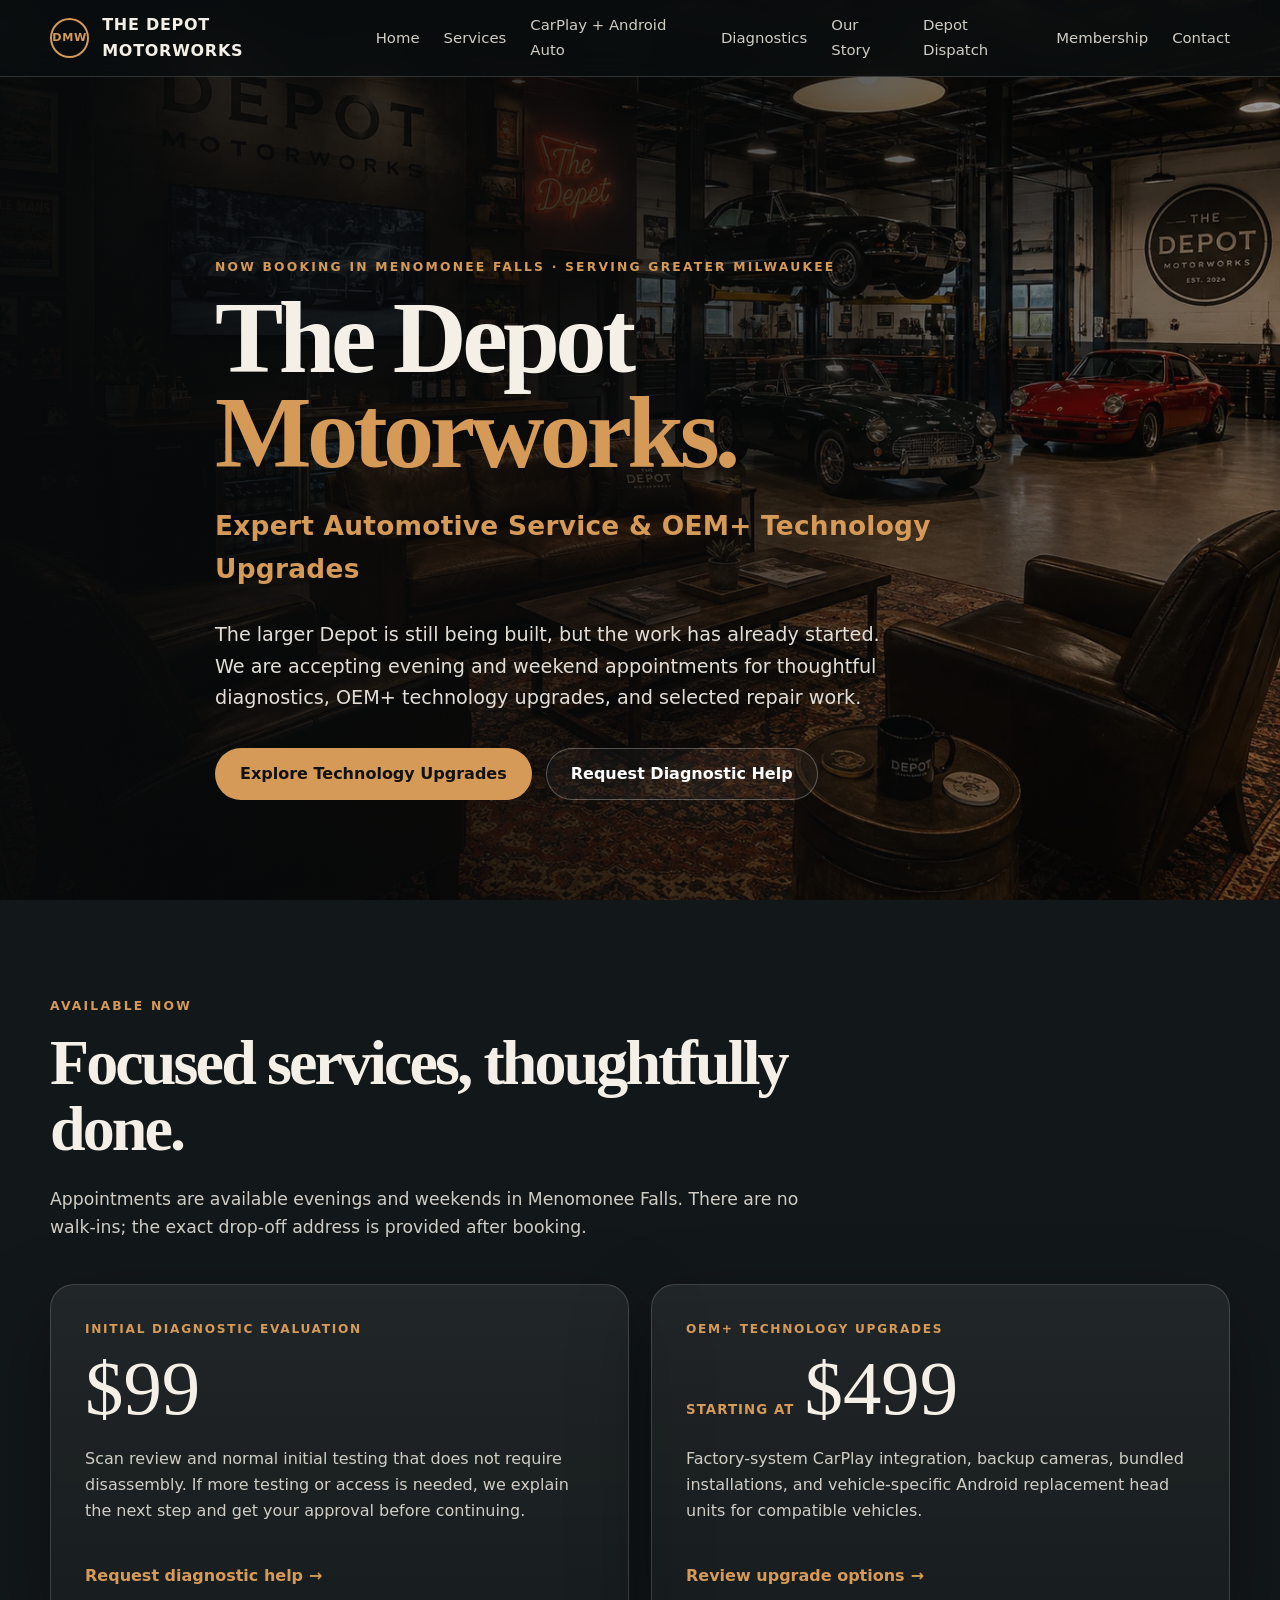
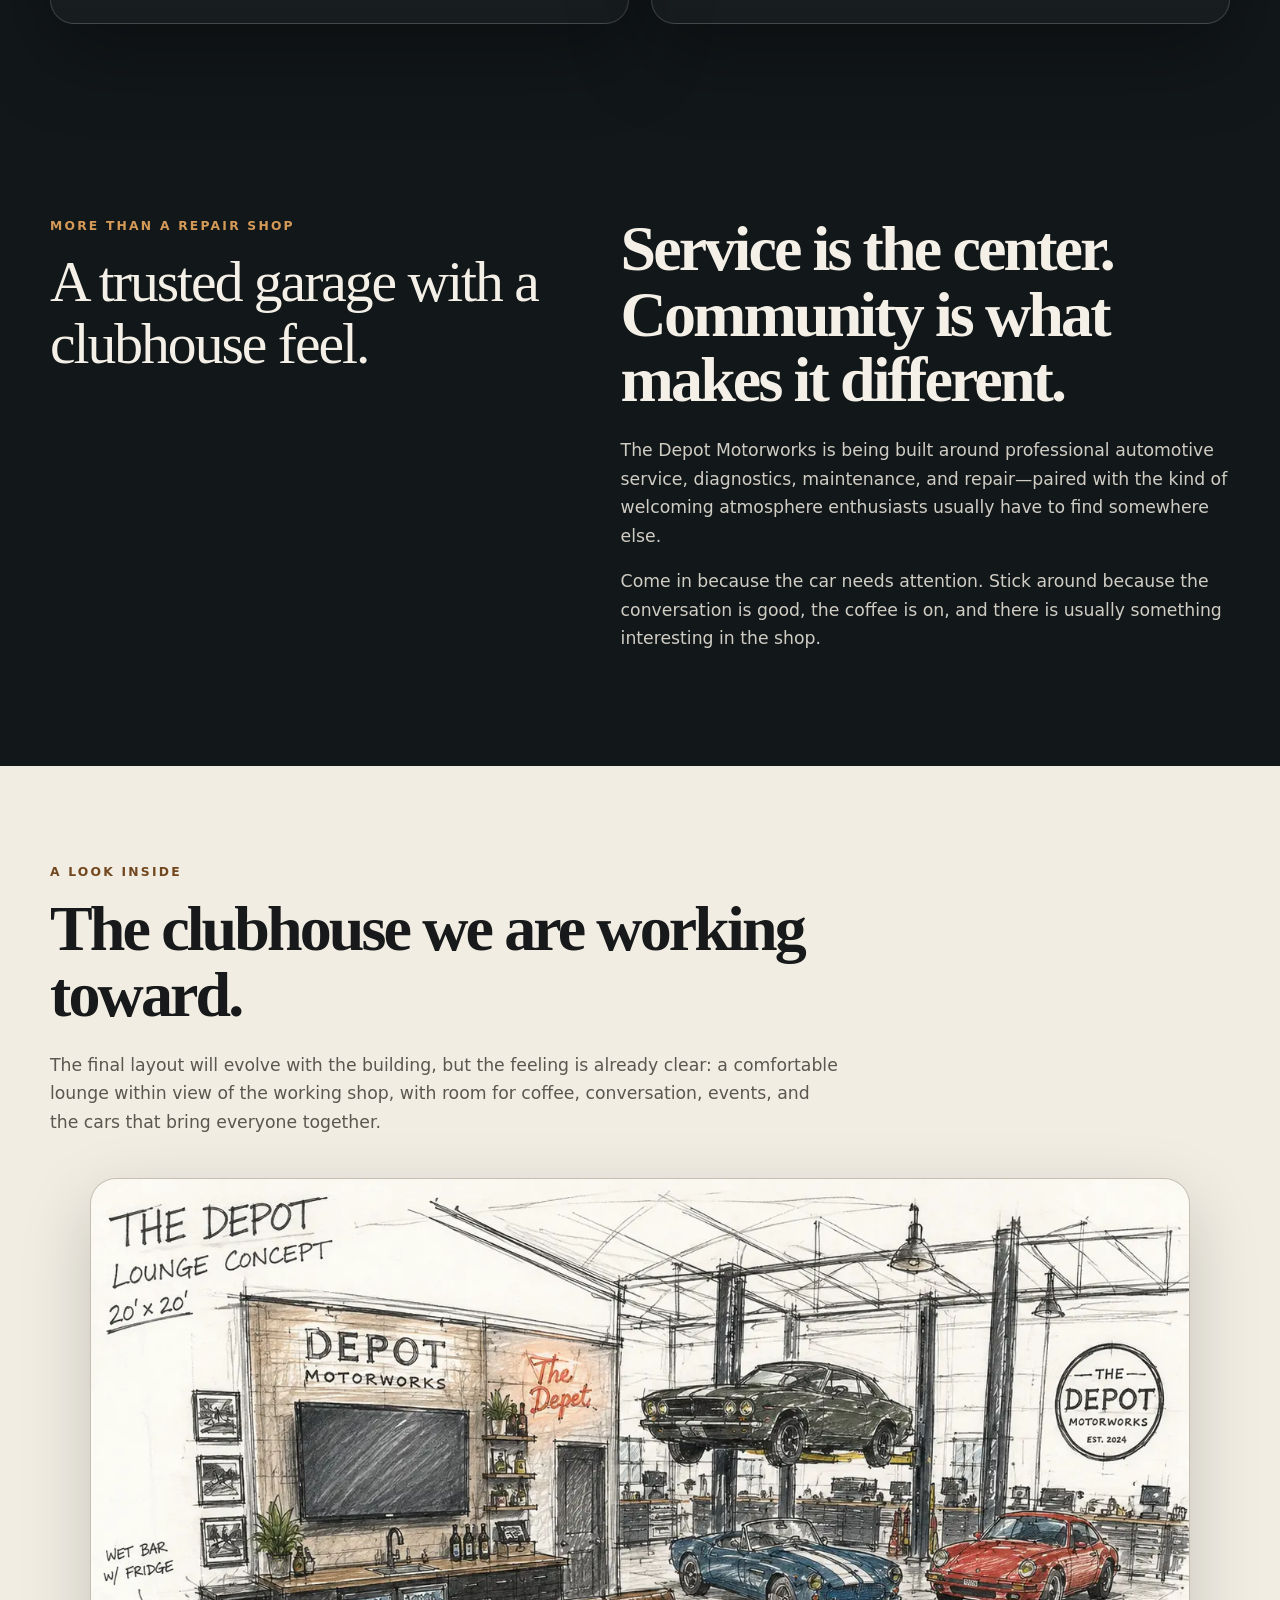
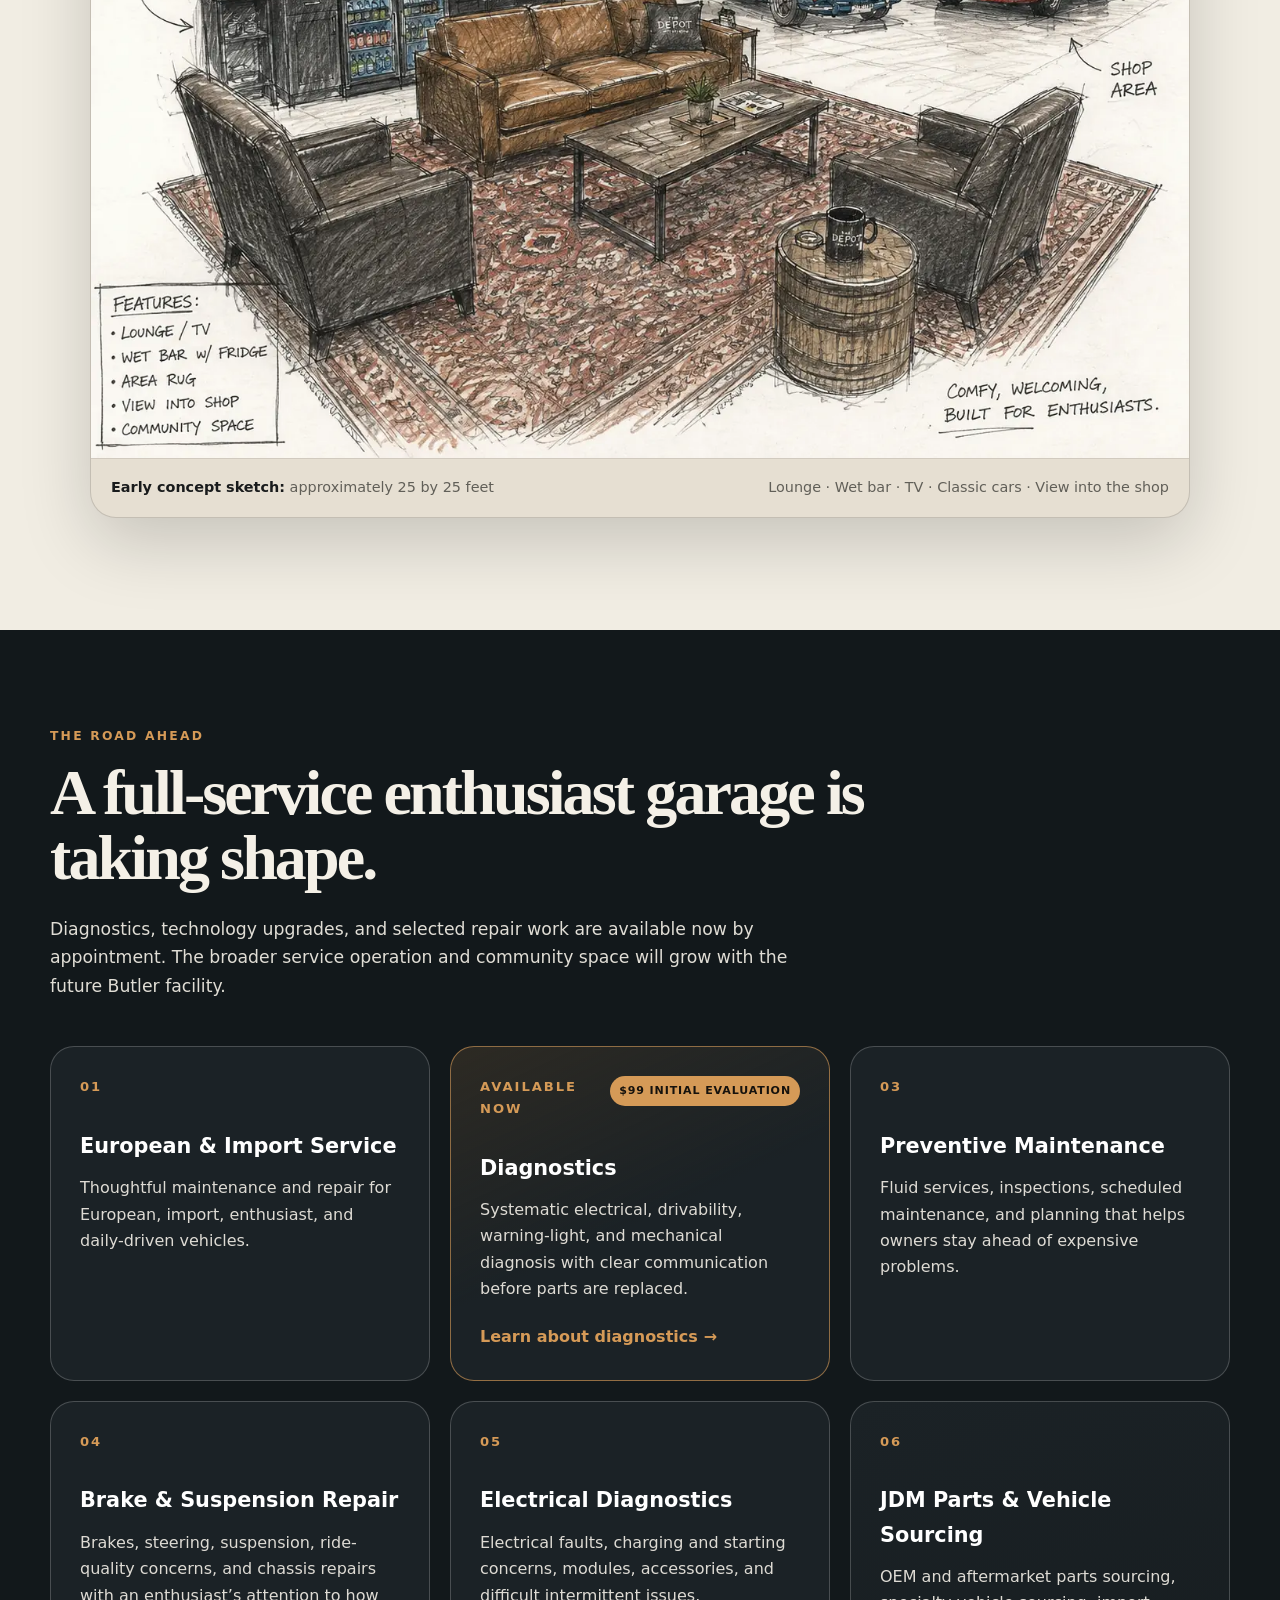
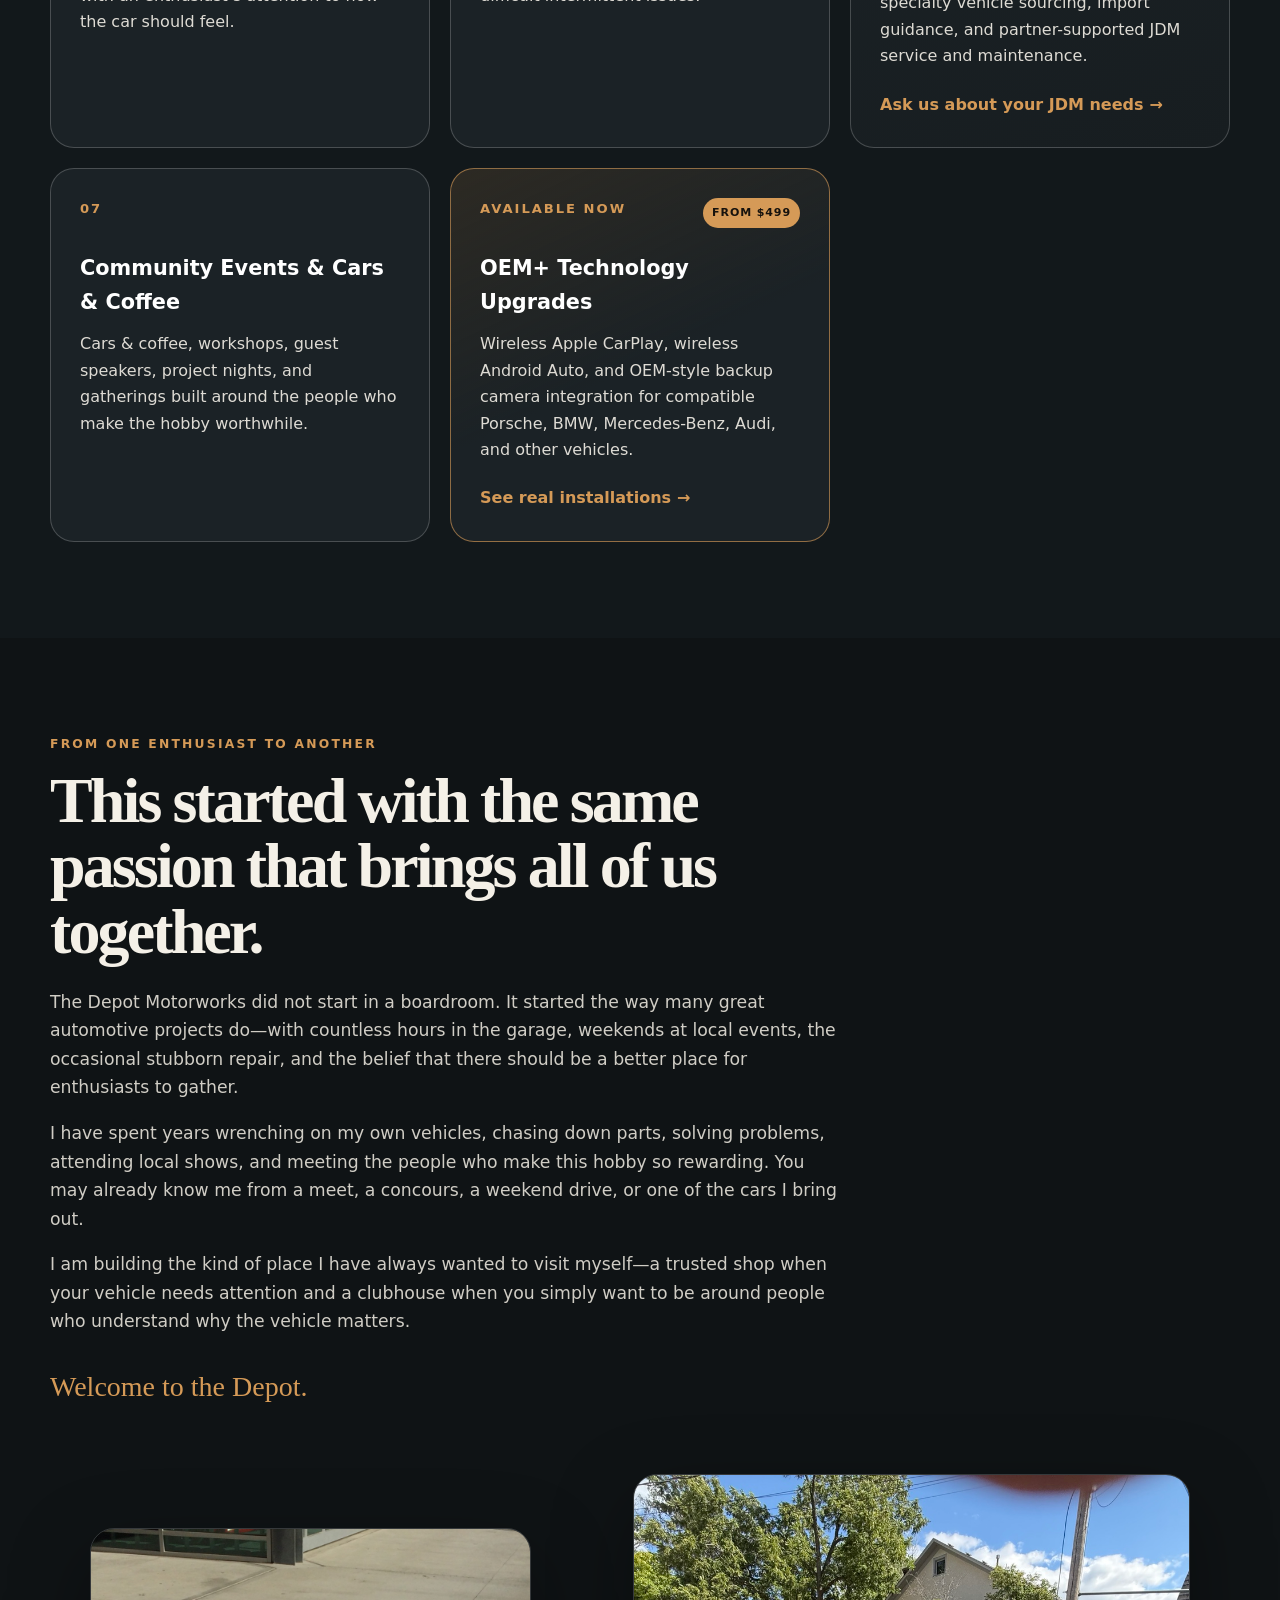
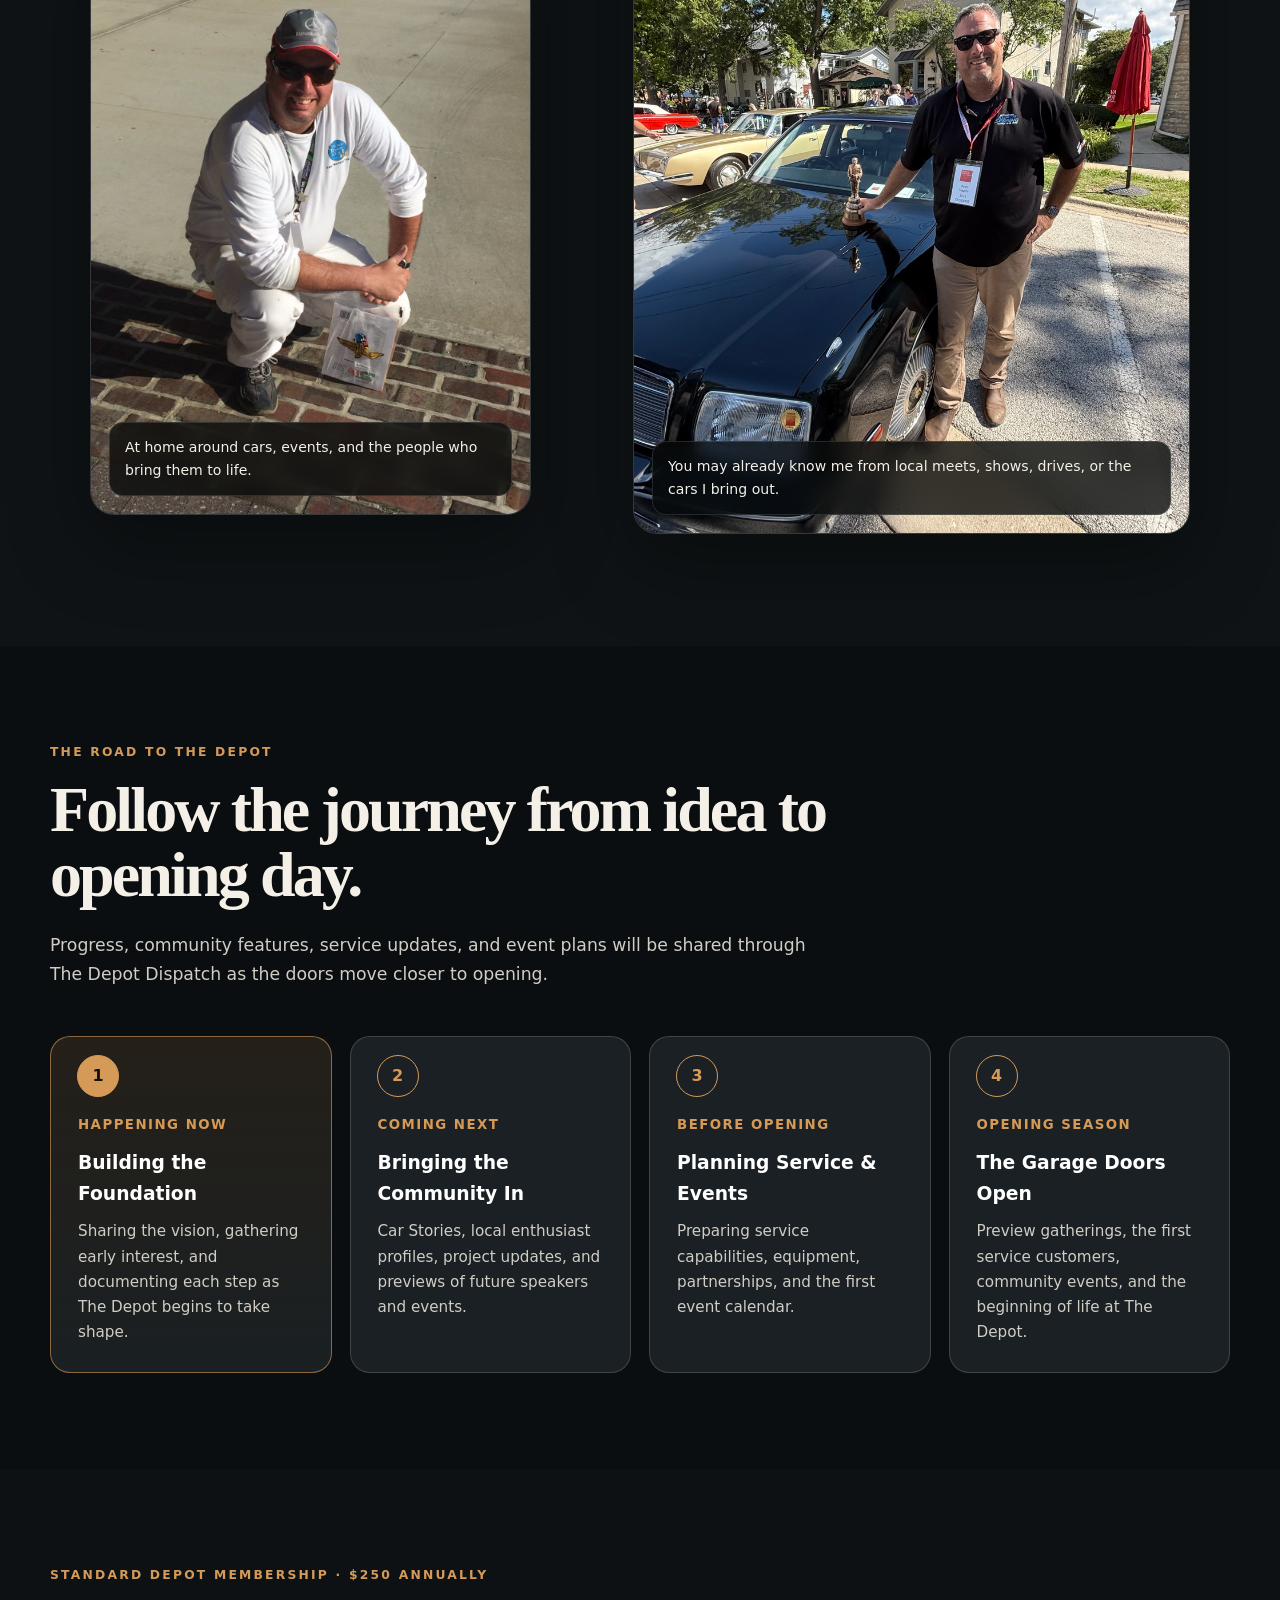
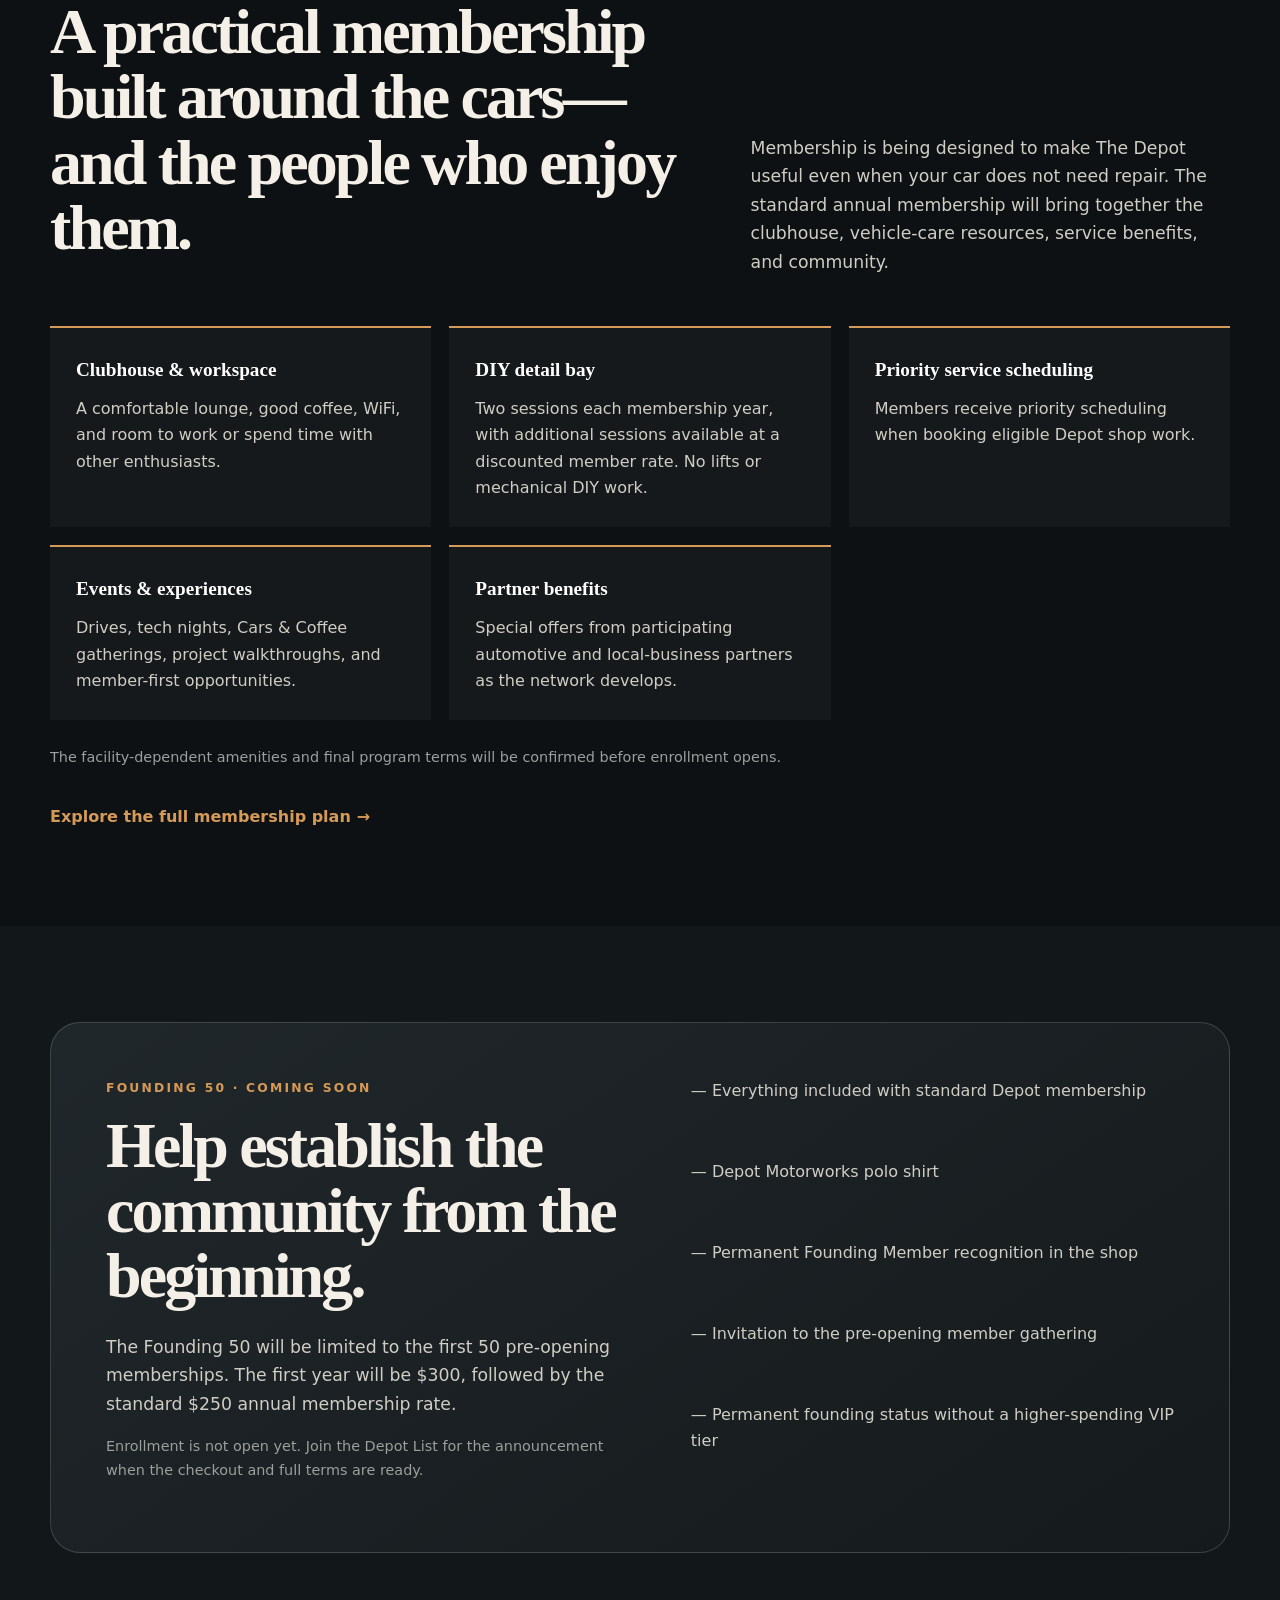
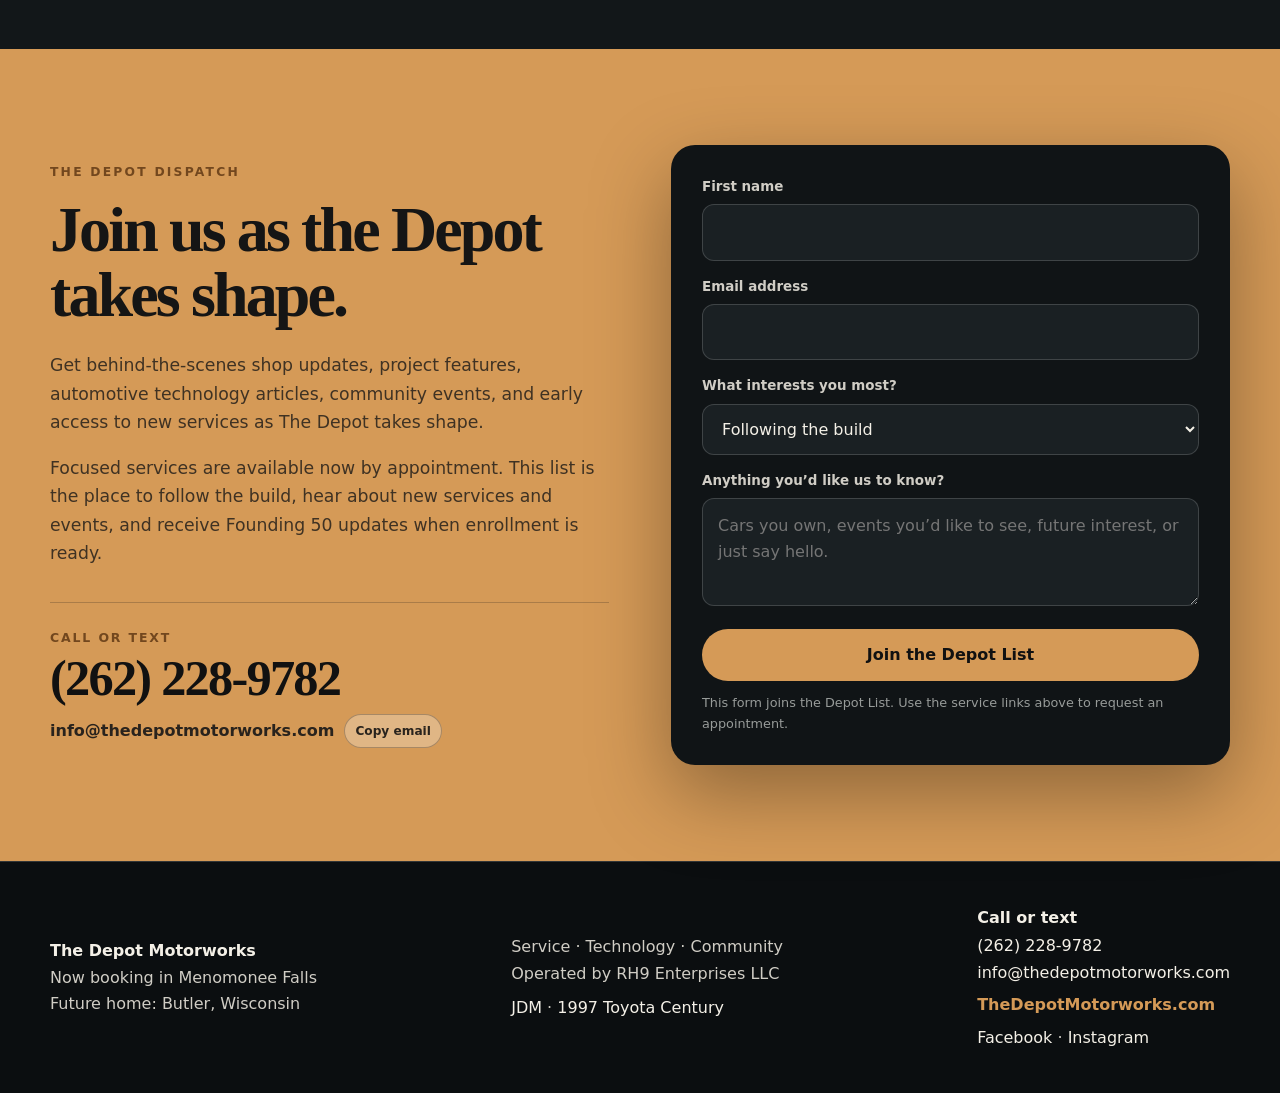
==== index.html @ 9caf32e2 "Fix 404s, spotlight assets, image weight, and share metadata. Unknown URLs now have a real 404 page " ====
<!doctype html>
<html lang="en">
<head>
  <meta charset="utf-8">
  <meta name="viewport" content="width=device-width, initial-scale=1">
  <meta name="description" content="Book $99 initial auto diagnostics or OEM-style CarPlay, Android Auto, and backup-camera installation in Menomonee Falls, serving Greater Milwaukee.">
  <title>CarPlay & Diagnostics Menomonee Falls | The Depot Motorworks</title>
  <link rel="canonical" href="https://thedepotmotorworks.com/">
  <link rel="stylesheet" href="css/styles.css">
  <meta property="og:type" content="website">
  <meta property="og:site_name" content="The Depot Motorworks">
  <meta property="og:title" content="CarPlay & Auto Diagnostics in Menomonee Falls">
  <meta property="og:description" content="Thoughtful diagnostics and OEM-style technology upgrades for Greater Milwaukee enthusiasts. Evening and weekend appointments are available now.">
  <meta property="og:url" content="https://thedepotmotorworks.com/">
  <meta property="og:image" content="https://thedepotmotorworks.com/images/depot-hero-concept.webp">
  <meta name="twitter:card" content="summary_large_image">
  <meta name="twitter:title" content="CarPlay & Auto Diagnostics in Menomonee Falls">
  <meta name="twitter:description" content="Thoughtful diagnostics and OEM-style technology upgrades for Greater Milwaukee enthusiasts.">
  <meta name="twitter:image" content="https://thedepotmotorworks.com/images/depot-hero-concept.webp">
  <script type="application/ld+json">
  {
    "@context": "https://schema.org",
    "@type": "AutomotiveBusiness",
    "@id": "https://thedepotmotorworks.com/#business",
    "name": "The Depot Motorworks",
    "legalName": "RH9 Enterprises LLC",
    "url": "https://thedepotmotorworks.com/",
    "telephone": "+1-262-228-9782",
    "email": "info@thedepotmotorworks.com",
    "image": "https://thedepotmotorworks.com/images/depot-hero-concept.webp",
    "description": "Enthusiast-owned automotive diagnostics and OEM-style CarPlay, Android Auto, and backup-camera installation by appointment.",
    "priceRange": "$$",
    "areaServed": [
      {"@type": "City", "name": "Menomonee Falls"},
      {"@type": "AdministrativeArea", "name": "Greater Milwaukee"}
    ],
    "sameAs": [
      "https://www.facebook.com/profile.php?id=61592603219279",
      "https://www.instagram.com/thedepotmotorworks/"
    ]
  }
  </script>
<!-- Meta Pixel Code -->
<script>
!function(f,b,e,v,n,t,s)
{if(f.fbq)return;n=f.fbq=function(){n.callMethod?
n.callMethod.apply(n,arguments):n.queue.push(arguments)};
if(!f._fbq)f._fbq=n;n.push=n;n.loaded=!0;n.version='2.0';
n.queue=[];t=b.createElement(e);t.async=!0;
t.src=v;s=b.getElementsByTagName(e)[0];
s.parentNode.insertBefore(t,s)}(window, document,'script',
'https://connect.facebook.net/en_US/fbevents.js');
fbq('init', '1576387917274548');
fbq('track', 'PageView');
</script>
<noscript><img height="1" width="1" style="display:none"
src="https://www.facebook.com/tr?id=1576387917274548&ev=PageView&noscript=1"
/></noscript>
<!-- End Meta Pixel Code -->
</head>
<body>

<header class="site-header">
  <div class="container header-inner">
    <a class="brand" href="/" aria-label="The Depot Motorworks home">
      <span class="brand-mark">DMW</span>
      <span>THE DEPOT MOTORWORKS</span>
    </a>
    <button class="menu-toggle" type="button" aria-expanded="false" aria-label="Open menu">☰</button>
    <nav class="nav-links" aria-label="Primary navigation">
      <a href="/">Home</a>
      <a href="/#services">Services</a>
      <a href="/carplay-upgrades">CarPlay + Android Auto</a>
      <a href="/diagnostics-troubleshooting">Diagnostics</a>
      <a href="/#story">Our Story</a>
      <a href="/depot-dispatch">Depot Dispatch</a>
      <a href="/membership">Membership</a>
      <a href="/#contact">Contact</a>
    </nav>
  </div>
</header>

<main>
  <section class="hero">
    <div class="container hero-inner">
      <div class="eyebrow">Now Booking in Menomonee Falls · Serving Greater Milwaukee</div>
      <h1 class="display">The Depot <span>Motorworks.</span></h1>
      <p class="hero-kicker">Expert Automotive Service &amp; OEM+ Technology Upgrades</p>
      <p class="hero-copy">The larger Depot is still being built, but the work has already started. We are accepting evening and weekend appointments for thoughtful diagnostics, OEM+ technology upgrades, and selected repair work.</p>
      <div class="hero-actions">
        <a class="button button-primary" href="/carplay-upgrades">Explore Technology Upgrades</a>
        <a class="button button-secondary" href="/diagnostics-troubleshooting">Request Diagnostic Help</a>
      </div>
    </div>
  </section>

  <section class="section launch-services" id="available-now">
    <div class="container">
      <div class="eyebrow">Available Now</div>
      <h2 class="section-title">Focused services, thoughtfully done.</h2>
      <p class="copy">Appointments are available evenings and weekends in Menomonee Falls. There are no walk-ins; the exact drop-off address is provided after booking.</p>
      <div class="launch-service-grid">
        <article class="launch-service-card">
          <div class="price-kicker">Initial Diagnostic Evaluation</div>
          <div class="service-price"><span>$99</span></div>
          <p>Scan review and normal initial testing that does not require disassembly. If more testing or access is needed, we explain the next step and get your approval before continuing.</p>
          <a class="text-link" href="/diagnostics-troubleshooting">Request diagnostic help</a>
        </article>
        <article class="launch-service-card">
          <div class="price-kicker">OEM+ Technology Upgrades</div>
          <div class="service-price"><small>Starting at</small><span>$499</span></div>
          <p>Factory-system CarPlay integration, backup cameras, bundled installations, and vehicle-specific Android replacement head units for compatible vehicles.</p>
          <a class="text-link" href="/carplay-upgrades">Review upgrade options</a>
        </article>
      </div>
    </div>
  </section>

  <section class="section statement" id="vision">
    <div class="container statement-grid">
      <div>
        <div class="eyebrow">More Than a Repair Shop</div>
        <p class="pullquote">A trusted garage with a clubhouse feel.</p>
      </div>
      <div>
        <h2 class="section-title">Service is the center. Community is what makes it different.</h2>
        <p class="copy">The Depot Motorworks is being built around professional automotive service, diagnostics, maintenance, and repair—paired with the kind of welcoming atmosphere enthusiasts usually have to find somewhere else.</p>
        <p class="copy">Come in because the car needs attention. Stick around because the conversation is good, the coffee is on, and there is usually something interesting in the shop.</p>
      </div>
    </div>
  </section>

  <section class="section concept">
    <div class="container">
      <div class="eyebrow">A Look Inside</div>
      <h2 class="section-title">The clubhouse we are working toward.</h2>
      <p class="copy">
        The final layout will evolve with the building, but the feeling is already clear:
        a comfortable lounge within view of the working shop, with room for coffee,
        conversation, events, and the cars that bring everyone together.
      </p>
      <figure class="concept-frame">
        <img src="images/clubhouse-concept-sketch.webp" alt="Hand-drawn concept sketch of The Depot lounge and workshop">
        <figcaption class="concept-caption">
          <span><strong>Early concept sketch:</strong> approximately 25 by 25 feet</span>
          <span>Lounge · Wet bar · TV · Classic cars · View into the shop</span>
        </figcaption>
      </figure>
    </div>
  </section>

  <section class="section services" id="services">
    <div class="container">
      <div class="eyebrow">The Road Ahead</div>
      <h2 class="section-title">A full-service enthusiast garage is taking shape.</h2>
      <p class="copy services-intro">Diagnostics, technology upgrades, and selected repair work are available now by appointment. The broader service operation and community space will grow with the future Butler facility.</p>
      <div class="cards">
        <article class="card"><div class="card-number">01</div><h3>European &amp; Import Service</h3><p>Thoughtful maintenance and repair for European, import, enthusiast, and daily-driven vehicles.</p></article>
        <article class="card available-card"><div class="card-topline"><div class="card-number">AVAILABLE NOW</div><span class="available-badge">$99 Initial Evaluation</span></div><h3>Diagnostics</h3><p>Systematic electrical, drivability, warning-light, and mechanical diagnosis with clear communication before parts are replaced.</p><a class="text-link" href="/diagnostics-troubleshooting">Learn about diagnostics</a></article>
        <article class="card"><div class="card-number">03</div><h3>Preventive Maintenance</h3><p>Fluid services, inspections, scheduled maintenance, and planning that helps owners stay ahead of expensive problems.</p></article>
        <article class="card"><div class="card-number">04</div><h3>Brake &amp; Suspension Repair</h3><p>Brakes, steering, suspension, ride-quality concerns, and chassis repairs with an enthusiast’s attention to how the car should feel.</p></article>
        <article class="card"><div class="card-number">05</div><h3>Electrical Diagnostics</h3><p>Electrical faults, charging and starting concerns, modules, accessories, and difficult intermittent issues.</p></article>
        <article class="card specialty-card"><div class="card-number">06</div><h3>JDM Parts &amp; Vehicle Sourcing</h3><p>OEM and aftermarket parts sourcing, specialty vehicle sourcing, import guidance, and partner-supported JDM service and maintenance.</p><a class="text-link" href="#dispatch">Ask us about your JDM needs</a></article>
        <article class="card"><div class="card-number">07</div><h3>Community Events &amp; Cars &amp; Coffee</h3><p>Cars &amp; coffee, workshops, guest speakers, project nights, and gatherings built around the people who make the hobby worthwhile.</p></article>
        <article class="card available-card"><div class="card-topline"><div class="card-number">AVAILABLE NOW</div><span class="available-badge">From $499</span></div><h3>OEM+ Technology Upgrades</h3><p>Wireless Apple CarPlay, wireless Android Auto, and OEM-style backup camera integration for compatible Porsche, BMW, Mercedes-Benz, Audi, and other vehicles.</p><a class="text-link" href="/carplay-upgrades">See real installations</a></article>
      </div>
    </div>
  </section>

  <section class="section story" id="story">
    <div class="container">
      <div class="story-copy">
        <div class="eyebrow">From One Enthusiast to Another</div>
        <h2 class="section-title">This started with the same passion that brings all of us together.</h2>
        <p class="copy">
          The Depot Motorworks did not start in a boardroom. It started the way many great
          automotive projects do—with countless hours in the garage, weekends at local
          events, the occasional stubborn repair, and the belief that there should be a
          better place for enthusiasts to gather.
        </p>
        <p class="copy">
          I have spent years wrenching on my own vehicles, chasing down parts, solving
          problems, attending local shows, and meeting the people who make this hobby so
          rewarding. You may already know me from a meet, a concours, a weekend drive, or
          one of the cars I bring out.
        </p>
        <p class="copy">
          I am building the kind of place I have always wanted to visit myself—a trusted
          shop when your vehicle needs attention and a clubhouse when you simply want to
          be around people who understand why the vehicle matters.
        </p>
        <div class="closing-line">Welcome to the Depot.</div>
      </div>

      <div class="photo-grid">
        <figure class="photo">
          <img src="images/ryan-at-meet.jpg" alt="Ryan enjoying a local automotive gathering">
          <figcaption class="caption">At home around cars, events, and the people who bring them to life.</figcaption>
        </figure>
        <figure class="photo">
          <img src="images/ryan-with-collector-car.jpg" alt="Ryan beside a collector car at a Wisconsin automotive event">
          <figcaption class="caption">You may already know me from local meets, shows, drives, or the cars I bring out.</figcaption>
        </figure>
      </div>
    </div>
  </section>

  <section class="section" id="roadmap">
    <div class="container">
      <div class="eyebrow">The Road to the Depot</div>
      <h2 class="section-title">Follow the journey from idea to opening day.</h2>
      <p class="copy">
        Progress, community features, service updates, and event plans will be shared
        through The Depot Dispatch as the doors move closer to opening.
      </p>
      <div class="roadmap">
        <article class="step current">
          <span class="step-number">1</span>
          <small>HAPPENING NOW</small>
          <h3>Building the Foundation</h3>
          <p>Sharing the vision, gathering early interest, and documenting each step as The Depot begins to take shape.</p>
        </article>
        <article class="step">
          <span class="step-number">2</span>
          <small>COMING NEXT</small>
          <h3>Bringing the Community In</h3>
          <p>Car Stories, local enthusiast profiles, project updates, and previews of future speakers and events.</p>
        </article>
        <article class="step">
          <span class="step-number">3</span>
          <small>BEFORE OPENING</small>
          <h3>Planning Service & Events</h3>
          <p>Preparing service capabilities, equipment, partnerships, and the first event calendar.</p>
        </article>
        <article class="step">
          <span class="step-number">4</span>
          <small>OPENING SEASON</small>
          <h3>The Garage Doors Open</h3>
          <p>Preview gatherings, the first service customers, community events, and the beginning of life at The Depot.</p>
        </article>
      </div>
    </div>
  </section>

  <section class="section standard-membership" id="membership">
    <div class="container">
      <div class="standard-membership-heading">
        <div>
          <div class="eyebrow">Standard Depot Membership · $250 Annually</div>
          <h2 class="section-title">A practical membership built around the cars—and the people who enjoy them.</h2>
        </div>
        <p class="copy">
          Membership is being designed to make The Depot useful even when your car does not need repair. The standard
          annual membership will bring together the clubhouse, vehicle-care resources, service benefits, and community.
        </p>
      </div>
      <div class="standard-membership-grid">
        <article>
          <strong>Clubhouse &amp; workspace</strong>
          <span>A comfortable lounge, good coffee, WiFi, and room to work or spend time with other enthusiasts.</span>
        </article>
        <article>
          <strong>DIY detail bay</strong>
          <span>Two sessions each membership year, with additional sessions available at a discounted member rate. No lifts or mechanical DIY work.</span>
        </article>
        <article>
          <strong>Priority service scheduling</strong>
          <span>Members receive priority scheduling when booking eligible Depot shop work.</span>
        </article>
        <article>
          <strong>Events &amp; experiences</strong>
          <span>Drives, tech nights, Cars &amp; Coffee gatherings, project walkthroughs, and member-first opportunities.</span>
        </article>
        <article>
          <strong>Partner benefits</strong>
          <span>Special offers from participating automotive and local-business partners as the network develops.</span>
        </article>
      </div>
      <p class="standard-membership-note">The facility-dependent amenities and final program terms will be confirmed before enrollment opens.</p>
      <a class="text-link" href="/membership">Explore the full membership plan</a>
    </div>
  </section>

  <section class="section supporters">
    <div class="container supporter-box">
      <div>
        <div class="eyebrow">Founding 50 · Coming Soon</div>
        <h2 class="section-title">Help establish the community from the beginning.</h2>
        <p class="copy">
          The Founding 50 will be limited to the first 50 pre-opening memberships. The first year will be $300,
          followed by the standard $250 annual membership rate.
        </p>
        <p class="supporter-note">
          Enrollment is not open yet. Join the Depot List for the announcement when the checkout and full terms are ready.
        </p>
      </div>
      <ul>
        <li>— Everything included with standard Depot membership</li>
        <li>— Depot Motorworks polo shirt</li>
        <li>— Permanent Founding Member recognition in the shop</li>
        <li>— Invitation to the pre-opening member gathering</li>
        <li>— Permanent founding status without a higher-spending VIP tier</li>
      </ul>
    </div>
  </section>


  <section class="section signup" id="dispatch"><span id="contact" class="anchor-offset"></span>
    <div class="container signup-grid">
      <div>
        <div class="eyebrow">The Depot Dispatch</div>
        <h2 class="section-title">Join us as the Depot takes shape.</h2>
        <p class="copy">
          Get behind-the-scenes shop updates, project features, automotive technology articles,
          community events, and early access to new services as The Depot takes shape.
        </p>
        <p class="copy">
          Focused services are available now by appointment. This list is the place to follow the build,
          hear about new services and events, and receive Founding 50 updates when enrollment is ready.
        </p>
        <div class="contact-block">
          <div class="contact-label">Call or text</div>
          <a class="contact-phone" href="tel:+12622289782">(262) 228-9782</a>
          <div class="email-actions"><a class="contact-email" href="mailto:info@thedepotmotorworks.com">info@thedepotmotorworks.com</a><button class="copy-email" type="button" data-copy-email="info@thedepotmotorworks.com">Copy email</button></div>
        </div>
      </div>
      <form class="form" action="https://formspree.io/f/xwlepbaa" method="post">
        <input type="hidden" name="_subject" value="New Depot Dispatch signup">
        <input type="hidden" name="source" value="The Depot Motorworks website">
        <div class="form-grid">
          <div>
            <label for="name">First name</label>
            <input id="name" name="name" type="text" autocomplete="given-name">
          </div>
          <div>
            <label for="email">Email address</label>
            <input id="email" name="email" type="email" autocomplete="email" required>
          </div>
          <div>
            <label for="interest">What interests you most?</label>
            <select id="interest" name="interest">
              <option>Following the build</option>
              <option>Current automotive service</option>
              <option>Wireless CarPlay / Android Auto</option>
              <option>JDM parts or vehicle sourcing</option>
              <option>Car Stories</option>
              <option>Events and workshops</option>
              <option>Founding 50 updates</option>
            </select>
          </div>
          <div>
            <label for="message">Anything you’d like us to know?</label>
            <textarea id="message" name="message" placeholder="Cars you own, events you’d like to see, future interest, or just say hello."></textarea>
          </div>
          <button class="button button-primary" type="submit">Join the Depot List</button>
        </div>
        <p class="form-note">This form joins the Depot List. Use the service links above to request an appointment.</p>
      </form>
    </div>
  </section>

</main>

<footer>
  <div class="container footer-inner">
    <div><strong>The Depot Motorworks</strong><br>Now booking in Menomonee Falls<br>Future home: Butler, Wisconsin</div>
    <div>Service · Technology · Community<br>Operated by RH9 Enterprises LLC<br><span class="footer-pages"><a href="/jdm">JDM</a><span aria-hidden="true"> · </span><a href="/spotlight/century/">1997 Toyota Century</a></span></div>
    <div class="footer-contact"><strong>Call or text</strong><br><a href="tel:+12622289782">(262) 228-9782</a><br><a href="mailto:info@thedepotmotorworks.com">info@thedepotmotorworks.com</a><br><span class="domain">TheDepotMotorworks.com</span><br><span class="footer-social"><a href="https://www.facebook.com/profile.php?id=61592603219279" target="_blank" rel="noopener noreferrer" aria-label="The Depot Motorworks on Facebook">Facebook</a><span aria-hidden="true"> · </span><a href="https://www.instagram.com/thedepotmotorworks/" target="_blank" rel="noopener noreferrer" aria-label="The Depot Motorworks on Instagram">Instagram</a></span></div>
  </div>
</footer>
<script src="js/main.js"></script>

<script type="text/javascript" id="hs-script-loader" async defer src="//js-na2.hs-scripts.com/247131305.js"></script>
</body>
</html>
---- css/styles.css ----
:root {
  --ink: #0b0e10;
  --charcoal: #121719;
  --panel: #1a2023;
  --panel-2: #20272a;
  --paper: #f4f0e7;
  --white: #ffffff;
  --muted: #d0cdc5;
  --line: rgba(255, 255, 255, 0.16);
  --copper: #d59a57;
  --copper-dark: #72471e;
  --max: 1180px;
  --radius: 24px;
  --shadow: 0 28px 80px rgba(0, 0, 0, 0.34);
}

* { box-sizing: border-box; }
html { scroll-behavior: smooth; }
body {
  margin: 0;
  color: var(--paper);
  background: var(--ink);
  font-family: Inter, ui-sans-serif, system-ui, -apple-system, BlinkMacSystemFont, "Segoe UI", sans-serif;
  line-height: 1.65;
}
a { color: inherit; text-decoration: none; }
img { display: block; width: 100%; }
button, input, select, textarea { font: inherit; }

.container {
  width: min(calc(100% - 40px), var(--max));
  margin: 0 auto;
}
.section { padding: 96px 0; }
.eyebrow {
  margin: 0 0 14px;
  color: var(--copper);
  font-size: .77rem;
  font-weight: 800;
  letter-spacing: .18em;
  text-transform: uppercase;
}
.display, .section-title {
  margin: 0;
  font-family: Georgia, "Times New Roman", serif;
  letter-spacing: -.045em;
}
.section-title {
  max-width: 820px;
  margin-bottom: 24px;
  font-size: clamp(2.4rem, 5vw, 4.6rem);
  line-height: 1.02;
}
.copy {
  max-width: 790px;
  color: var(--muted);
  font-size: 1.08rem;
}
.button {
  display: inline-flex;
  min-height: 52px;
  align-items: center;
  justify-content: center;
  padding: 0 24px;
  border: 1px solid transparent;
  border-radius: 999px;
  font-weight: 800;
  transition: .2s ease;
}
.button:hover { transform: translateY(-2px); }
.button-primary { color: #111; background: var(--copper); }
.button-secondary {
  border-color: rgba(255,255,255,.28);
  color: var(--white);
  background: rgba(255,255,255,.035);
}
.text-link {
  display: inline-flex;
  margin-top: 22px;
  color: var(--copper);
  font-weight: 800;
}
.text-link::after { content: " →"; margin-left: 6px; }

.site-header {
  position: fixed;
  z-index: 50;
  inset: 0 0 auto;
  border-bottom: 1px solid var(--line);
  background: rgba(11,14,16,.8);
  backdrop-filter: blur(15px);
}
.header-inner {
  min-height: 76px;
  display: flex;
  align-items: center;
  justify-content: space-between;
  gap: 24px;
}
.brand {
  display: flex;
  align-items: center;
  gap: 13px;
  font-weight: 850;
  letter-spacing: .045em;
}
.brand-mark {
  width: 40px;
  height: 40px;
  display: grid;
  place-items: center;
  border: 2px solid var(--copper);
  border-radius: 50%;
  color: var(--copper);
  font-size: .7rem;
}
.nav-links {
  display: flex;
  align-items: center;
  gap: 24px;
  color: var(--muted);
  font-size: .93rem;
}
.menu-toggle {
  display: none;
  border: 0;
  background: transparent;
  color: var(--paper);
  font-size: 1.5rem;
}

.hero {
  position: relative;
  min-height: 100vh;
  display: grid;
  align-items: end;
  overflow: hidden;
  background:
    linear-gradient(90deg, rgba(7,9,10,.96) 0%, rgba(7,9,10,.78) 45%, rgba(7,9,10,.4) 100%),
    url("../images/depot-hero-concept.webp") center/cover no-repeat;
}
.hero-inner {
  position: relative;
  z-index: 2;
  max-width: 850px;
  padding-top: 150px;
  padding-bottom: 100px;
}
.hero h1 {
  font-size: clamp(3.8rem, 8vw, 7.7rem);
  line-height: .92;
}
.hero h1 span { display: block; color: var(--copper); }
.hero-copy {
  max-width: 700px;
  margin: 28px 0 34px;
  color: #e2ded6;
  font-size: 1.2rem;
}
.hero-actions { display: flex; flex-wrap: wrap; gap: 14px; }

.launch-services { background: var(--charcoal); }
.launch-service-grid, .pricing-grid {
  display: grid;
  grid-template-columns: repeat(2, minmax(0, 1fr));
  gap: 22px;
  margin-top: 42px;
}
.launch-service-card, .pricing-card {
  padding: 34px;
  border: 1px solid var(--line);
  border-radius: var(--radius);
  background: linear-gradient(180deg, rgba(255,255,255,.065), rgba(255,255,255,.025));
  box-shadow: var(--shadow);
}
.launch-service-card p, .pricing-card p, .pricing-note, .appointment-note { color: var(--muted); }
.price-kicker {
  color: var(--copper);
  font-size: .76rem;
  font-weight: 800;
  letter-spacing: .14em;
  text-transform: uppercase;
}
.service-price, .pricing-amount { display: flex; align-items: baseline; gap: 10px; margin: 12px 0 18px; }
.service-price span, .pricing-amount span {
  font-family: Georgia, "Times New Roman", serif;
  font-size: clamp(3rem, 6vw, 5rem);
  line-height: 1;
  color: var(--paper);
}
.service-price small, .pricing-amount small { color: var(--copper); font-weight: 800; text-transform: uppercase; letter-spacing: .08em; }

.pricing-section { background: #0b0e10; }
.pricing-card h3 { margin: 0; font-family: Georgia, "Times New Roman", serif; font-size: 1.55rem; }
.pricing-card.featured-price { border-color: rgba(213,154,87,.62); background: linear-gradient(145deg,rgba(213,154,87,.16),rgba(255,255,255,.025)); }
.pricing-note { max-width: 940px; margin: 28px 0 0; }
.diagnostic-price-line { display:flex; align-items:center; gap:18px; margin:0 0 30px; }
.diagnostic-price-line > span { color:var(--copper); font-family:Georgia,"Times New Roman",serif; font-size:3.5rem; line-height:1; }
.diagnostic-price-line strong, .diagnostic-price-line small { display:block; }
.diagnostic-price-line small { margin-top:4px; color:var(--muted); }
.diagnostic-offer { background:#0b0e10; }
.appointment-note { margin-top:28px; padding-left:18px; border-left:3px solid var(--copper); }

.statement { background: var(--charcoal); }
.statement-grid {
  display: grid;
  grid-template-columns: .9fr 1.1fr;
  gap: 72px;
  align-items: start;
}
.pullquote {
  margin: 0;
  font-family: Georgia, "Times New Roman", serif;
  font-size: clamp(2.2rem, 4.5vw, 4rem);
  letter-spacing: -.035em;
  line-height: 1.08;
}

.concept {
  color: #17191a;
  background: #f1ede3;
}
.concept .eyebrow { color: var(--copper-dark); }
.concept .copy { color: #59574f; }
.concept-frame {
  margin-top: 42px;
  overflow: hidden;
  border: 1px solid rgba(20,20,20,.16);
  border-radius: 26px;
  background: #e6dfd2;
  box-shadow: 0 24px 70px rgba(0,0,0,.18);
}
.concept-caption {
  display: flex;
  flex-wrap: wrap;
  justify-content: space-between;
  gap: 14px;
  padding: 17px 20px;
  color: #615f58;
  border-top: 1px solid rgba(20,20,20,.1);
  font-size: .9rem;
}
.concept-caption strong { color: #191b1c; }

.services { background: #12181b; }
.services-intro { color: #e0ddd5; }
.cards {
  display: grid;
  grid-template-columns: repeat(3, 1fr);
  gap: 20px;
  margin-top: 46px;
}
.card {
  min-height: 265px;
  padding: 29px;
  border: 1px solid rgba(255,255,255,.2);
  border-radius: var(--radius);
  background: #1b2226;
  transition: .2s ease;
}
.card:hover {
  transform: translateY(-5px);
  border-color: rgba(213,154,87,.58);
}
.card-number {
  margin-bottom: 31px;
  color: var(--copper);
  font-size: .82rem;
  font-weight: 850;
  letter-spacing: .15em;
}
.card h3 { margin: 0 0 12px; color: #fff; font-size: 1.3rem; }
.card p { margin: 0; color: #dedbd4; }

.story { background: #0f1315; }
.story-copy { max-width: 880px; margin-bottom: 48px; }
.closing-line {
  margin-top: 28px;
  color: var(--copper);
  font-family: Georgia, "Times New Roman", serif;
  font-size: 1.75rem;
}
.photo-grid {
  display: grid;
  grid-template-columns: .9fr 1.1fr;
  gap: 22px;
}
.photo {
  position: relative;
  overflow: hidden;
  min-height: 560px;
  border: 1px solid var(--line);
  border-radius: var(--radius);
  box-shadow: var(--shadow);
}
.photo:first-child {
  min-height: 470px;
  margin-top: 70px;
  margin-bottom: 35px;
}
.photo img { height: 100%; object-fit: cover; }
.photo:first-child img { object-position: 50% 44%; }
.photo:last-child img { object-position: 54% 50%; }
.caption {
  position: absolute;
  right: 18px;
  bottom: 18px;
  left: 18px;
  padding: 13px 15px;
  border: 1px solid rgba(255,255,255,.12);
  border-radius: 14px;
  background: rgba(7,9,10,.78);
  backdrop-filter: blur(10px);
  color: #f4f0e8;
  font-size: .88rem;
}

.roadmap {
  display: grid;
  grid-template-columns: repeat(4, 1fr);
  gap: 18px;
  margin-top: 48px;
}
.step {
  position: relative;
  min-height: 235px;
  padding: 74px 27px 27px;
  border: 1px solid var(--line);
  border-radius: 20px;
  background: var(--panel);
}
.step-number {
  position: absolute;
  top: 18px;
  left: 26px;
  width: 42px;
  height: 42px;
  display: grid;
  place-items: center;
  border: 1px solid var(--copper);
  border-radius: 50%;
  color: var(--copper);
  font-weight: 850;
}
.step.current {
  border-color: rgba(213,154,87,.6);
  background: linear-gradient(180deg, rgba(213,154,87,.13), var(--panel));
}
.step.current .step-number { color: #111; background: var(--copper); }
.step small {
  color: var(--copper);
  font-weight: 800;
  letter-spacing: .11em;
}
.step h3 { margin: 10px 0; color: #fff; }
.step p { margin: 0; color: var(--muted); font-size: .95rem; }

.supporters { background: var(--charcoal); }
.supporter-box {
  display: grid;
  grid-template-columns: 1fr .9fr;
  gap: 48px;
  padding: 55px;
  border: 1px solid var(--line);
  border-radius: 30px;
  background: linear-gradient(145deg, var(--panel-2), #151a1c);
}
.supporter-box ul {
  display: grid;
  gap: 12px;
  margin: 0;
  padding: 0;
  list-style: none;
  color: var(--muted);
}
.supporter-note { color: #9b9f9d; font-size: .9rem; }

.standard-membership { background: #0d1113; }
.standard-membership-heading {
  display: grid;
  grid-template-columns: 1.15fr .85fr;
  gap: 52px;
  align-items: end;
}
.standard-membership-heading .copy { margin-bottom: 8px; }
.standard-membership-grid {
  display: grid;
  grid-template-columns: repeat(3, minmax(0, 1fr));
  gap: 18px;
  margin-top: 42px;
}
.standard-membership-grid article {
  padding: 26px;
  border-top: 2px solid var(--copper);
  background: rgba(255,255,255,.035);
}
.standard-membership-grid strong {
  display: block;
  margin-bottom: 10px;
  color: #fff;
  font-family: Georgia, "Times New Roman", serif;
  font-size: 1.2rem;
}
.standard-membership-grid span { color: var(--muted); }
.standard-membership-note { margin: 26px 0 12px; color: #9b9f9d; font-size: .9rem; }
.standard-membership .text-link { color: var(--copper); font-weight: 800; }

.signup { color: #151515; background: var(--copper); }
.signup-grid {
  display: grid;
  grid-template-columns: 1fr 1fr;
  gap: 62px;
  align-items: center;
}
.signup .eyebrow { color: var(--copper-dark); }
.signup .copy { color: rgba(20,20,20,.78); }
.form {
  padding: 31px;
  border-radius: var(--radius);
  background: #101416;
  color: var(--paper);
  box-shadow: var(--shadow);
}
.form-grid { display: grid; gap: 15px; }
label {
  display: block;
  margin-bottom: 6px;
  color: var(--muted);
  font-size: .84rem;
  font-weight: 750;
}
input, select, textarea {
  width: 100%;
  padding: 14px 15px;
  color: var(--paper);
  border: 1px solid var(--line);
  border-radius: 12px;
  outline: none;
  background: #1a2023;
}
input:focus, select:focus, textarea:focus { border-color: var(--copper); }
textarea { min-height: 108px; resize: vertical; }
.form-note { margin: 11px 0 0; color: #979b99; font-size: .8rem; }

.page-hero {
  padding: 165px 0 90px;
  background:
    radial-gradient(circle at 80% 20%, rgba(213,154,87,.18), transparent 28%),
    linear-gradient(135deg, #182023, #090c0d);
}
.page-hero h1 {
  max-width: 900px;
  font-size: clamp(3.4rem, 7vw, 6.4rem);
  line-height: .95;
}
.feature-list {
  display: grid;
  grid-template-columns: repeat(2, 1fr);
  gap: 20px;
  margin-top: 42px;
}
.feature {
  padding: 28px;
  border: 1px solid var(--line);
  border-radius: 20px;
  background: var(--panel);
}
.feature h3 { margin: 0 0 10px; color: #fff; }
.feature p { margin: 0; color: var(--muted); }

footer {
  padding: 42px 0;
  color: var(--muted);
  border-top: 1px solid var(--line);
}
.footer-inner {
  display: flex;
  flex-wrap: wrap;
  align-items: center;
  justify-content: space-between;
  gap: 22px;
}
footer strong { color: var(--paper); }
.domain { color: var(--copper); font-weight: 800; }

@media (max-width: 940px) {
  .statement-grid, .supporter-box, .signup-grid, .standard-membership-heading { grid-template-columns: 1fr; }
  .standard-membership-grid { grid-template-columns: repeat(2, minmax(0, 1fr)); }
  .cards { grid-template-columns: 1fr 1fr; }
  .roadmap { grid-template-columns: 1fr 1fr; }
  .nav-links {
    position: absolute;
    top: 76px;
    right: 20px;
    left: 20px;
    display: none;
    flex-direction: column;
    align-items: stretch;
    padding: 20px;
    border: 1px solid var(--line);
    border-radius: 18px;
    background: #111719;
  }
  .nav-links.open { display: flex; }
  .menu-toggle { display: block; }
}
@media (max-width: 650px) {
  .section { padding: 76px 0; }
  .cards, .roadmap, .photo-grid, .feature-list, .standard-membership-grid { grid-template-columns: 1fr; }
  .photo, .photo:first-child { min-height: 430px; margin: 0; }
  .supporter-box { padding: 32px 24px; }
  .hero-inner { padding-top: 130px; padding-bottom: 75px; }
  .hero h1 { font-size: 3.65rem; }
  .header-inner > .button { display: none; }
}


.contact-block {
  margin-top: 34px;
  padding-top: 25px;
  border-top: 1px solid rgba(20,20,20,.22);
}
.contact-label {
  margin-bottom: 4px;
  color: var(--copper-dark);
  font-size: .78rem;
  font-weight: 850;
  letter-spacing: .15em;
  text-transform: uppercase;
}
.contact-phone {
  display: block;
  width: fit-content;
  color: #111;
  font-family: Georgia, "Times New Roman", serif;
  font-size: clamp(2rem, 4vw, 3.15rem);
  font-weight: 700;
  letter-spacing: -.035em;
  line-height: 1.05;
}
.contact-email {
  display: block;
  width: fit-content;
  margin-top: 9px;
  color: #29231d;
  font-weight: 750;
}
.contact-phone:hover, .contact-email:hover { text-decoration: underline; }
.footer-contact { line-height: 1.7; }
.footer-contact a { color: var(--paper); }
.footer-contact .domain { display: inline-block; margin-top: 5px; }

.card-topline {
  display: flex;
  align-items: flex-start;
  justify-content: space-between;
  gap: 12px;
}
.available-card {
  border-color: rgba(213,154,87,.62);
  background: linear-gradient(155deg, rgba(213,154,87,.14), #1b2226 52%);
}
.available-badge {
  padding: 6px 9px;
  border-radius: 999px;
  color: #16120d;
  background: var(--copper);
  font-size: .69rem;
  font-weight: 900;
  letter-spacing: .08em;
  text-transform: uppercase;
  white-space: nowrap;
}
.accent-text { color: var(--copper); }
.carplay-hero {
  background:
    radial-gradient(circle at 77% 22%, rgba(213,154,87,.19), transparent 26%),
    linear-gradient(135deg, #151d20 0%, #080b0c 62%);
}
.carplay-intro { background: #0f1315; }
.feature-kicker {
  display: inline-block;
  margin-bottom: 25px;
  color: var(--copper);
  font-size: .8rem;
  font-weight: 900;
  letter-spacing: .14em;
}
.carplay-features .feature { min-height: 235px; }
.compatibility {
  background: #f1ede3;
  color: #17191a;
}
.compatibility .eyebrow { color: var(--copper-dark); }
.compatibility .copy { color: #59574f; }
.compatibility-row {
  display: flex;
  flex-wrap: wrap;
  gap: 12px;
  margin: 34px 0 22px;
}
.compatibility-row span {
  padding: 12px 18px;
  border: 1px solid rgba(20,20,20,.18);
  border-radius: 999px;
  background: rgba(255,255,255,.38);
  font-weight: 850;
}
.disclaimer {
  max-width: 850px;
  color: #6a675f;
  font-size: .9rem;
}
.field-row {
  display: grid;
  grid-template-columns: 1fr 1fr;
  gap: 15px;
}
.vehicle-grid {
  display: grid;
  grid-template-columns: .65fr 1fr 1fr;
  gap: 15px;
}
.optional { color: #939794; font-weight: 500; }
@media (max-width: 650px) {
  .field-row, .vehicle-grid { grid-template-columns: 1fr; }
}


/* Version 2: service-led positioning + OEM+ technology portfolio */
.hero-kicker { margin: 24px 0 0; color: var(--copper); font-size: clamp(1.15rem,2.3vw,1.65rem); font-weight: 850; letter-spacing: .01em; }
.specialty-card { background: linear-gradient(160deg,#1b2226,#171d20); }
.anchor-offset { position:absolute; transform:translateY(-100px); }

.carplay-hero-grid { display:grid; grid-template-columns: 1.03fr .97fr; gap:56px; align-items:center; }
.carplay-photo-hero { padding-bottom:80px; }
.carplay-photo-hero h1 { max-width:760px; }
.hero-install-photo { margin:0; overflow:hidden; border:1px solid rgba(255,255,255,.18); border-radius:28px; box-shadow:var(--shadow); background:#111; aspect-ratio:4/5; }
.hero-install-photo img { height:100%; object-fit:cover; object-position:center; }
.trust-badges { display:flex; flex-wrap:wrap; gap:10px; margin:25px 0 29px; }
.trust-badges span { padding:8px 12px; border:1px solid rgba(213,154,87,.45); border-radius:999px; color:#eadbc7; background:rgba(213,154,87,.08); font-size:.78rem; font-weight:800; }
.real-work { background:#101416; }
.before-after-grid, .wide-install-grid { display:grid; grid-template-columns:1fr 1fr; gap:22px; margin-top:40px; }
.wide-install-grid { margin-top:22px; }
.install-card { position:relative; margin:0; overflow:hidden; border:1px solid var(--line); border-radius:22px; background:#171d20; box-shadow:var(--shadow); }
.install-card img { width:100%; height:520px; object-fit:cover; }
.wide-install-grid .install-card img { height:430px; }
.install-card figcaption { padding:14px 17px 17px; color:var(--muted); font-size:.92rem; }
.photo-label { position:absolute; z-index:2; top:15px; left:15px; padding:7px 11px; border-radius:999px; color:#fff; background:rgba(7,9,10,.82); font-size:.75rem; font-weight:900; letter-spacing:.1em; text-transform:uppercase; }
.photo-label.after { color:#111; background:var(--copper); }
.upgrade-options { background:#12181b; }
.project-gallery { background:#0d1113; }
.gallery-grid { display:grid; grid-template-columns:repeat(12,1fr); gap:18px; margin-top:40px; }
.gallery-grid figure { grid-column:span 4; margin:0; overflow:hidden; border:1px solid var(--line); border-radius:20px; background:#171d20; }
.gallery-grid .gallery-feature { grid-column:span 8; }
.gallery-grid img { height:340px; object-fit:cover; }
.gallery-grid .gallery-feature img { height:480px; }
.gallery-grid figcaption { padding:12px 14px; color:var(--muted); font-size:.9rem; }
.interest-checks { display:grid; grid-template-columns:1fr 1fr; gap:10px 15px; margin:0; padding:15px; border:1px solid var(--line); border-radius:12px; }
.interest-checks legend { padding:0 8px; color:var(--muted); font-size:.84rem; font-weight:750; }
.interest-checks label { display:flex; align-items:center; gap:9px; margin:0; color:var(--paper); font-weight:600; }
.interest-checks input { width:auto; }
@media (max-width: 1050px) { .header-inner { gap:14px; } .nav-links { gap:15px; font-size:.86rem; } }
@media (max-width: 940px) { .carplay-hero-grid { grid-template-columns:1fr; } .hero-install-photo { max-width:650px; aspect-ratio:16/10; } .gallery-grid figure,.gallery-grid .gallery-feature { grid-column:span 6; } }
@media (max-width: 760px) { .launch-service-grid, .pricing-grid { grid-template-columns:1fr; } }
@media (max-width: 650px) { .before-after-grid,.wide-install-grid,.interest-checks { grid-template-columns:1fr; } .install-card img,.wide-install-grid .install-card img { height:auto; max-height:520px; } .gallery-grid figure,.gallery-grid .gallery-feature { grid-column:1/-1; } .gallery-grid img,.gallery-grid .gallery-feature img { height:auto; } }


/* August 2026 functionality pass */
.email-actions { display:flex; flex-wrap:wrap; align-items:center; gap:10px; }
.copy-email {
  margin-top: 9px;
  padding: 6px 10px;
  border: 1px solid rgba(20,20,20,.28);
  border-radius: 999px;
  color: #29231d;
  background: rgba(255,255,255,.28);
  font-size: .76rem;
  font-weight: 800;
  cursor: pointer;
}
.copy-email:hover { background: rgba(255,255,255,.48); }
.other-vehicle-field { margin-top: 9px; }
select:disabled { opacity:.66; cursor:not-allowed; }
.hp { position:absolute !important; left:-9999px !important; }

.diagnostics-hero {
  position:relative;
  overflow:hidden;
  padding:310px 0 92px;
  background:radial-gradient(circle at 82% 30%,rgba(213,154,87,.20),transparent 27%),linear-gradient(118deg,#171d20 0%,#0a0d0f 62%);
}
.diagnostics-hero::after { content:""; position:absolute; width:650px; height:650px; right:-260px; bottom:-310px; border:1px solid rgba(213,154,87,.18); border-radius:50%; box-shadow:0 0 0 85px rgba(213,154,87,.025),0 0 0 175px rgba(213,154,87,.016); }
.diagnostics-hero-grid { position:relative; z-index:2; display:grid; grid-template-columns:1.14fr .86fr; gap:68px; align-items:center; }
.diagnostics-hero h1 { margin:0; font-size:clamp(3.5rem,7vw,7rem); line-height:.98; }
.diagnostics-hero-card { padding:32px; border:1px solid var(--line); border-radius:var(--radius); background:linear-gradient(180deg,rgba(255,255,255,.07),rgba(255,255,255,.025)); box-shadow:var(--shadow); }
.diagnostics-hero-card h2 { margin:0 0 18px; font-family:Georgia,"Times New Roman",serif; font-size:1.65rem; }
.diagnostics-checklist { display:grid; gap:13px; margin:0; padding:0; list-style:none; color:var(--muted); }
.diagnostics-checklist li { position:relative; padding:0 0 13px 20px; border-bottom:1px solid var(--line); }
.diagnostics-checklist li::before { content:""; position:absolute; top:.6em; left:0; width:9px; height:9px; border-radius:50%; background:var(--copper); }
.diagnostics-checklist li:last-child { border-bottom:0; padding-bottom:0; }
.diagnostics-services, .diagnostics-process-section { background:var(--charcoal); }
.diagnostics-principle { background:linear-gradient(120deg,rgba(213,154,87,.15),transparent 42%),#0b0e10; }
.diagnostics-principle-box { display:grid; grid-template-columns:.8fr 1.2fr; gap:54px; align-items:center; padding:56px; border:1px solid rgba(213,154,87,.32); border-radius:30px; background:rgba(255,255,255,.025); box-shadow:var(--shadow); }
.diagnostics-principle-box strong { color:var(--paper); }
.diagnostics-bigline { margin:0; color:var(--copper); font-family:Georgia,"Times New Roman",serif; font-size:clamp(2.5rem,5vw,5rem); letter-spacing:-.04em; line-height:.98; }
.diagnostics-process { display:grid; grid-template-columns:repeat(4,1fr); gap:18px; margin-top:42px; }
.diagnostics-process article { padding:26px; border:1px solid var(--line); border-radius:20px; background:var(--panel); }
.diagnostics-process strong { display:block; margin-bottom:10px; color:var(--copper); font-size:.78rem; letter-spacing:.13em; text-transform:uppercase; }
.diagnostics-process h3 { margin:0 0 9px; }
.diagnostics-process p { margin:0; color:var(--muted); font-size:.95rem; }
.diagnostics-inquiry .contact-email, .diagnostics-inquiry .copy-email, .carplay-inquiry .contact-email, .carplay-inquiry .copy-email { color:#29231d; }

@media (max-width:940px) {
  .diagnostics-hero-grid, .diagnostics-principle-box { grid-template-columns:1fr; }
  .diagnostics-process { grid-template-columns:1fr 1fr; }
}
@media (max-width:650px) {
  .diagnostics-hero { padding:240px 0 72px; }
  .diagnostics-principle-box { padding:32px 24px; }
  .diagnostics-process { grid-template-columns:1fr; }
}

.footer-social { display: inline-block; margin-top: 6px; }
.footer-social a { color: var(--paper); text-decoration: none; }
.footer-social a:hover, .footer-social a:focus-visible { text-decoration: underline; }
.footer-pages { display: inline-block; margin-top: 8px; }
.footer-pages a { color: var(--paper); text-decoration: none; }
.footer-pages a:hover, .footer-pages a:focus-visible { text-decoration: underline; }
.not-found-links {
  display: flex;
  flex-wrap: wrap;
  justify-content: center;
  gap: 10px 16px;
  margin-top: 28px;
}
.not-found-links a { color: var(--copper); font-weight: 750; }
.not-found-links a:hover, .not-found-links a:focus-visible { text-decoration: underline; }

/* Thank-you page */
.thank-you-hero {
  min-height: calc(100vh - 86px);
  display: grid;
  align-items: center;
  padding: 150px 0 96px;
  background:
    radial-gradient(circle at 82% 18%, rgba(190, 116, 51, .18), transparent 36%),
    linear-gradient(145deg, #121313 0%, #1c1e1d 58%, #111212 100%);
  color: var(--paper);
}
.thank-you-inner { display: grid; place-items: center; }
.thank-you-panel {
  width: min(820px, 100%);
  padding: clamp(34px, 6vw, 68px);
  border: 1px solid rgba(255, 255, 255, .14);
  border-radius: 28px;
  background: rgba(18, 19, 19, .84);
  box-shadow: var(--shadow);
  text-align: center;
}
.thank-you-mark {
  display: grid;
  place-items: center;
  width: 58px;
  height: 58px;
  margin: 0 auto 25px;
  border: 1px solid rgba(190, 116, 51, .7);
  border-radius: 50%;
  color: var(--copper);
  font-size: 1.55rem;
  font-weight: 900;
}
.thank-you-panel .eyebrow { color: var(--copper); }
.thank-you-panel .display { margin: 18px 0 22px; font-size: clamp(3rem, 7vw, 5.8rem); }
.thank-you-panel .display span { display: block; color: var(--copper); }
.thank-you-lead {
  max-width: 620px;
  margin: 0 auto;
  color: var(--paper);
  font-size: clamp(1.2rem, 2.4vw, 1.55rem);
  font-weight: 760;
  line-height: 1.45;
}
.thank-you-copy {
  max-width: 665px;
  margin: 20px auto 0;
  color: #c5c8c6;
  font-size: 1.02rem;
  line-height: 1.78;
}
.thank-you-social { display: flex; flex-wrap: wrap; justify-content: center; gap: 14px; margin-top: 34px; }
.button-outline { border: 1px solid rgba(255, 255, 255, .38); background: transparent; color: var(--paper); }
.button-outline:hover, .button-outline:focus-visible { border-color: var(--paper); background: rgba(255, 255, 255, .07); }
.thank-you-home { display: inline-block; margin-top: 28px; color: #b5b9b6; text-underline-offset: 4px; }
.thank-you-home:hover, .thank-you-home:focus-visible { color: var(--paper); }

@media (max-width: 650px) {
  .thank-you-hero { min-height: auto; padding: 120px 0 68px; }
  .thank-you-panel { border-radius: 22px; }
  .thank-you-social { display: grid; }
  .thank-you-social .button { width: 100%; }
}
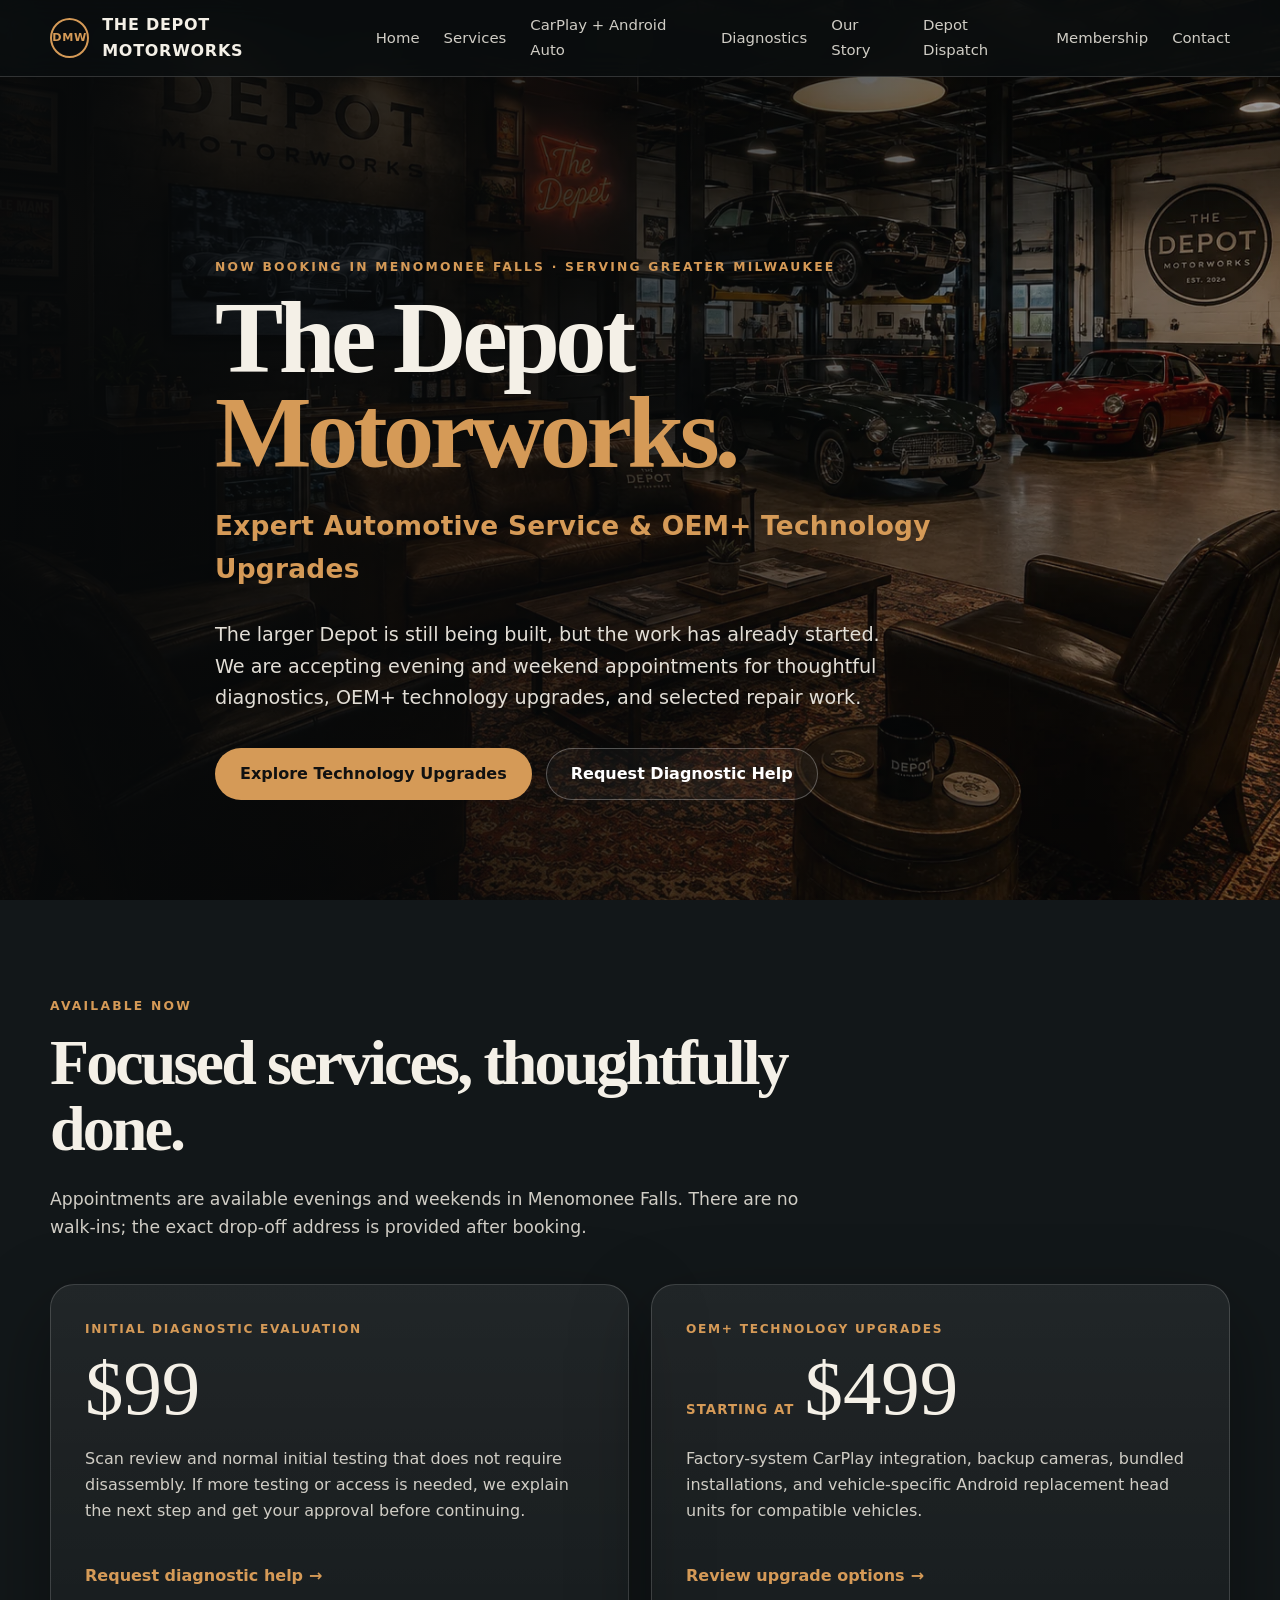
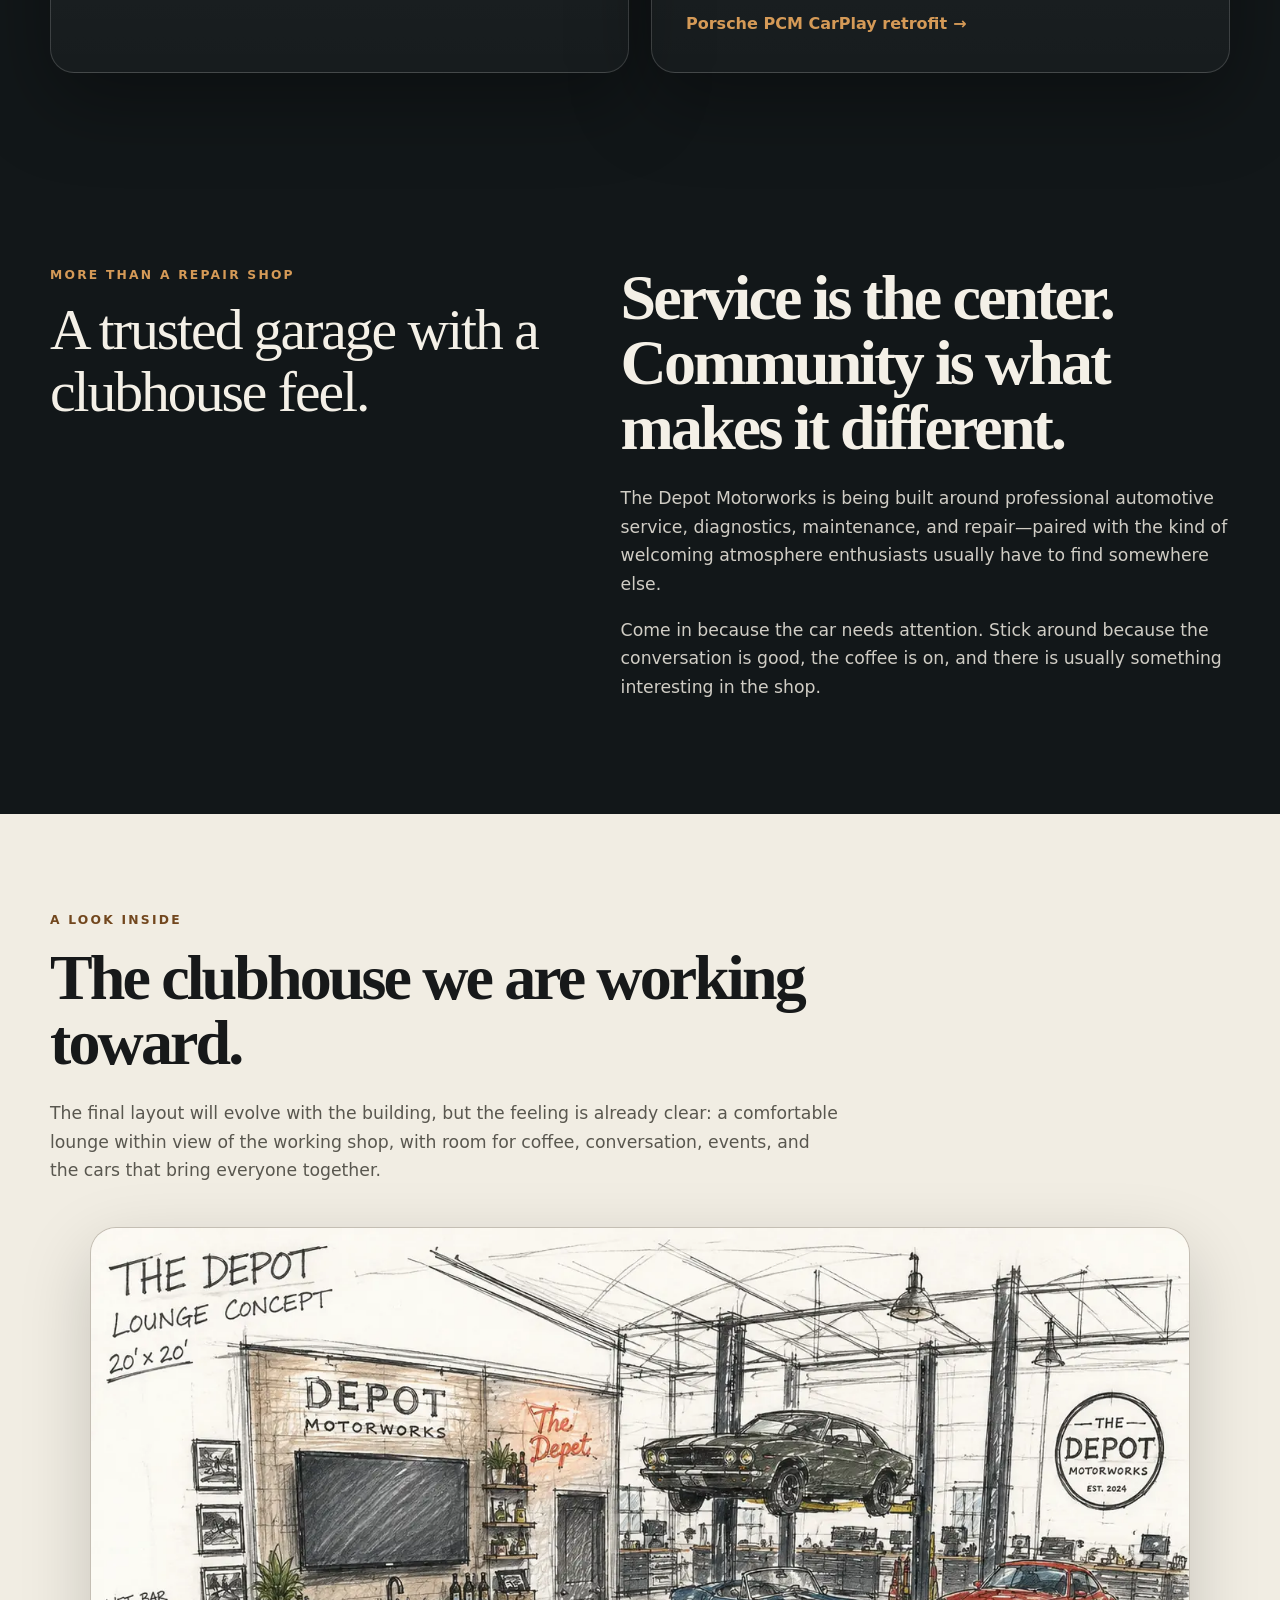
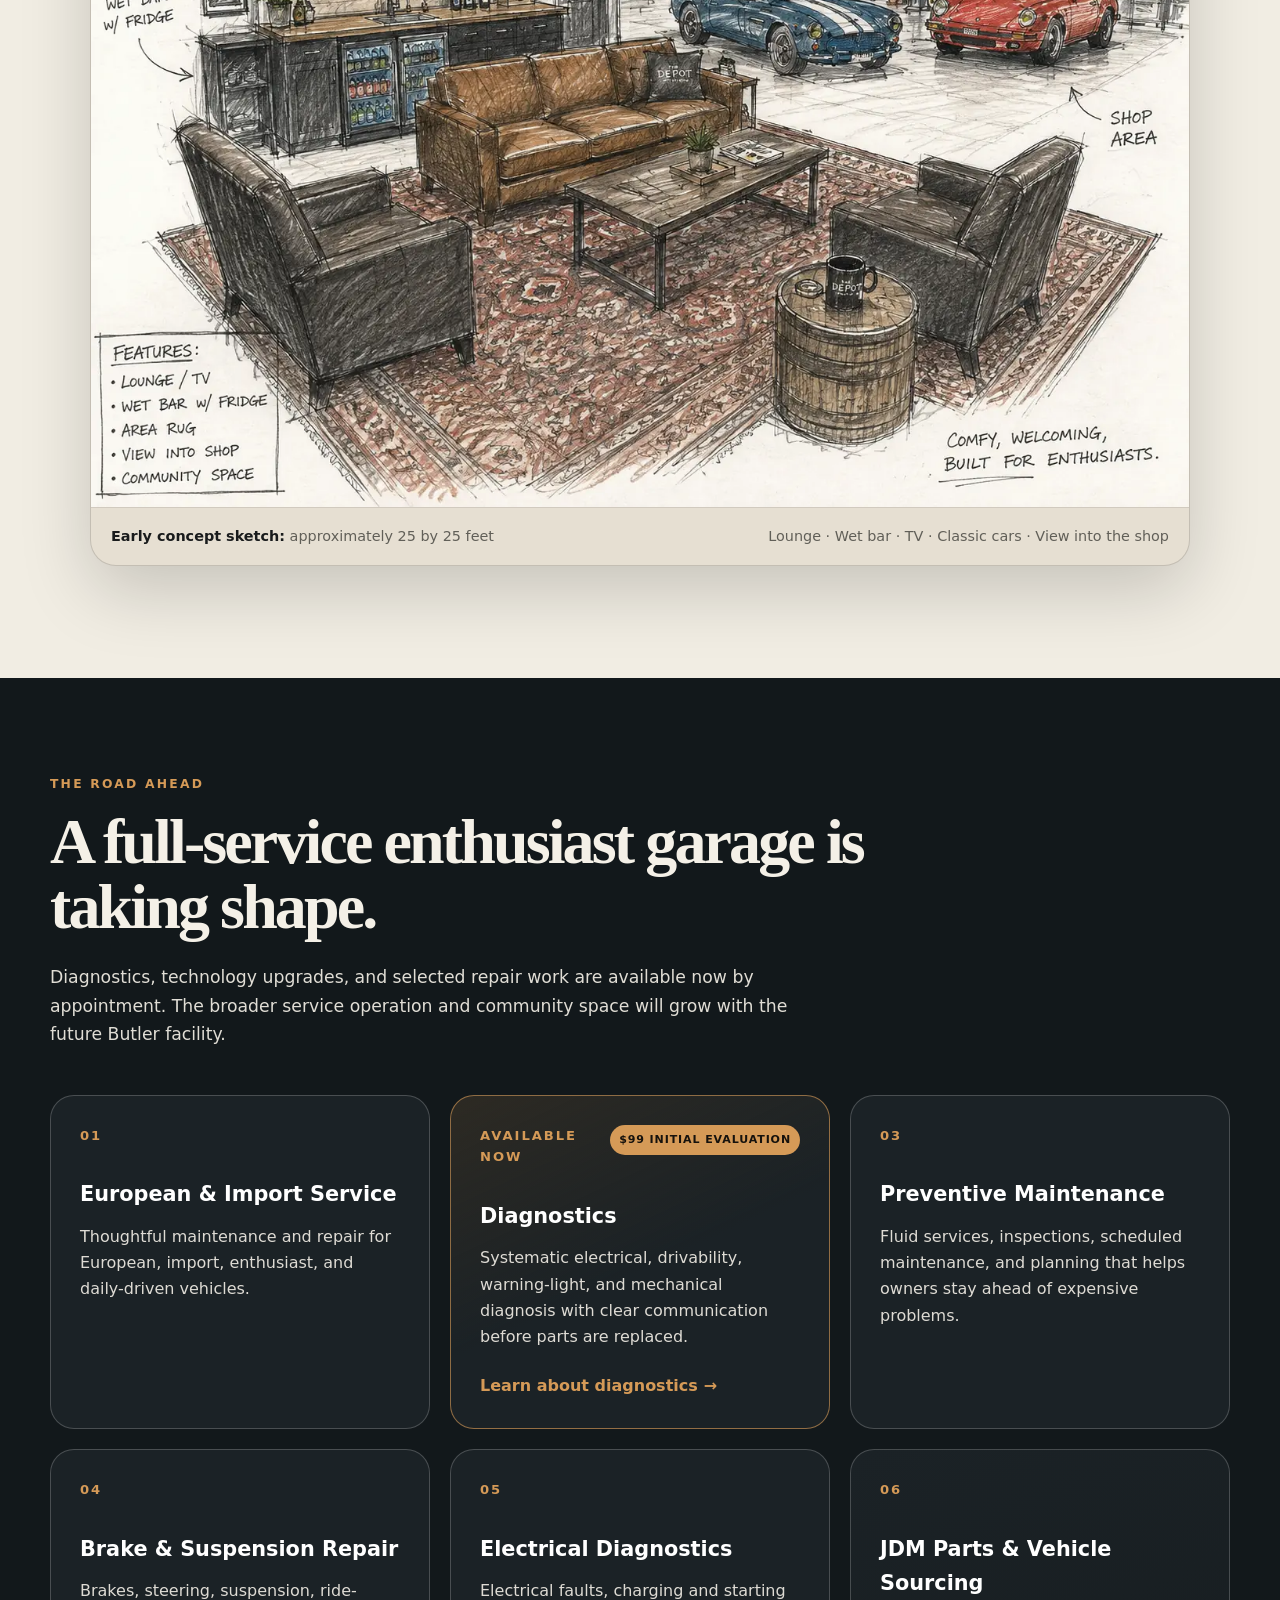
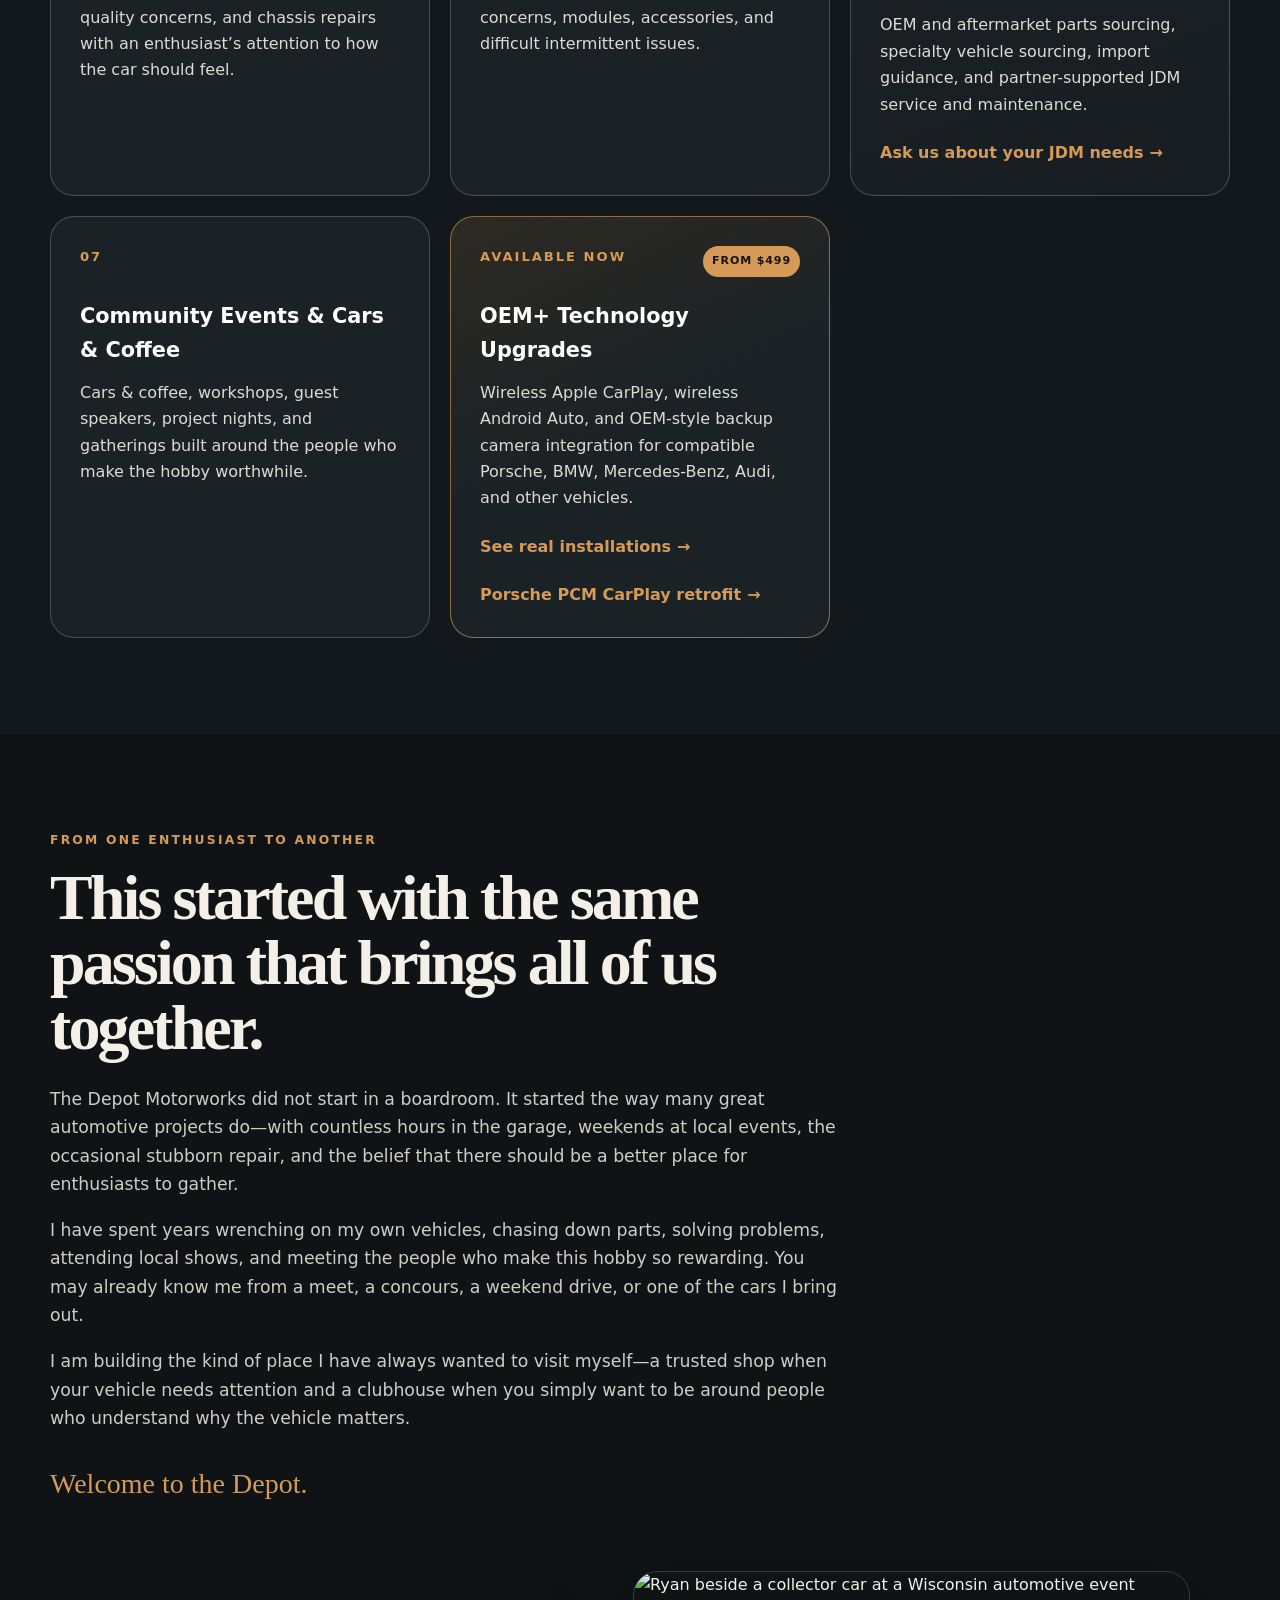
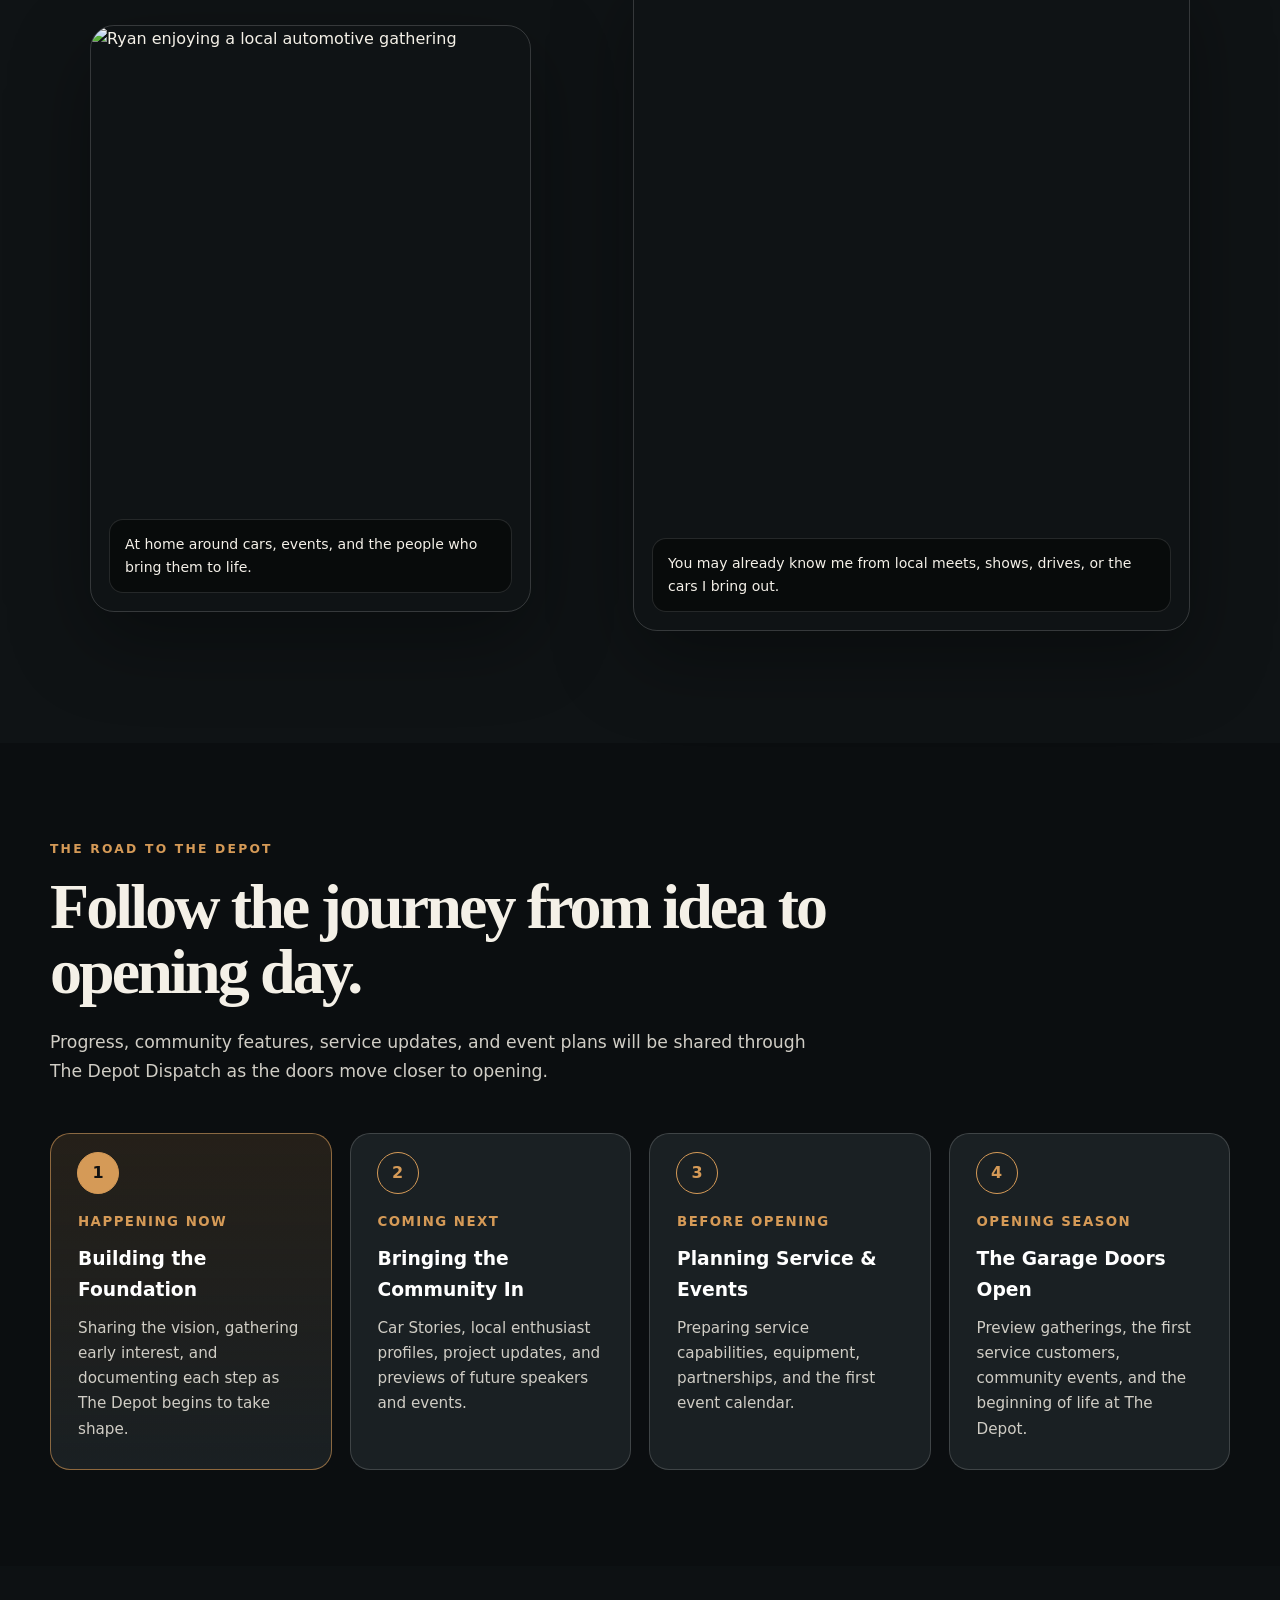
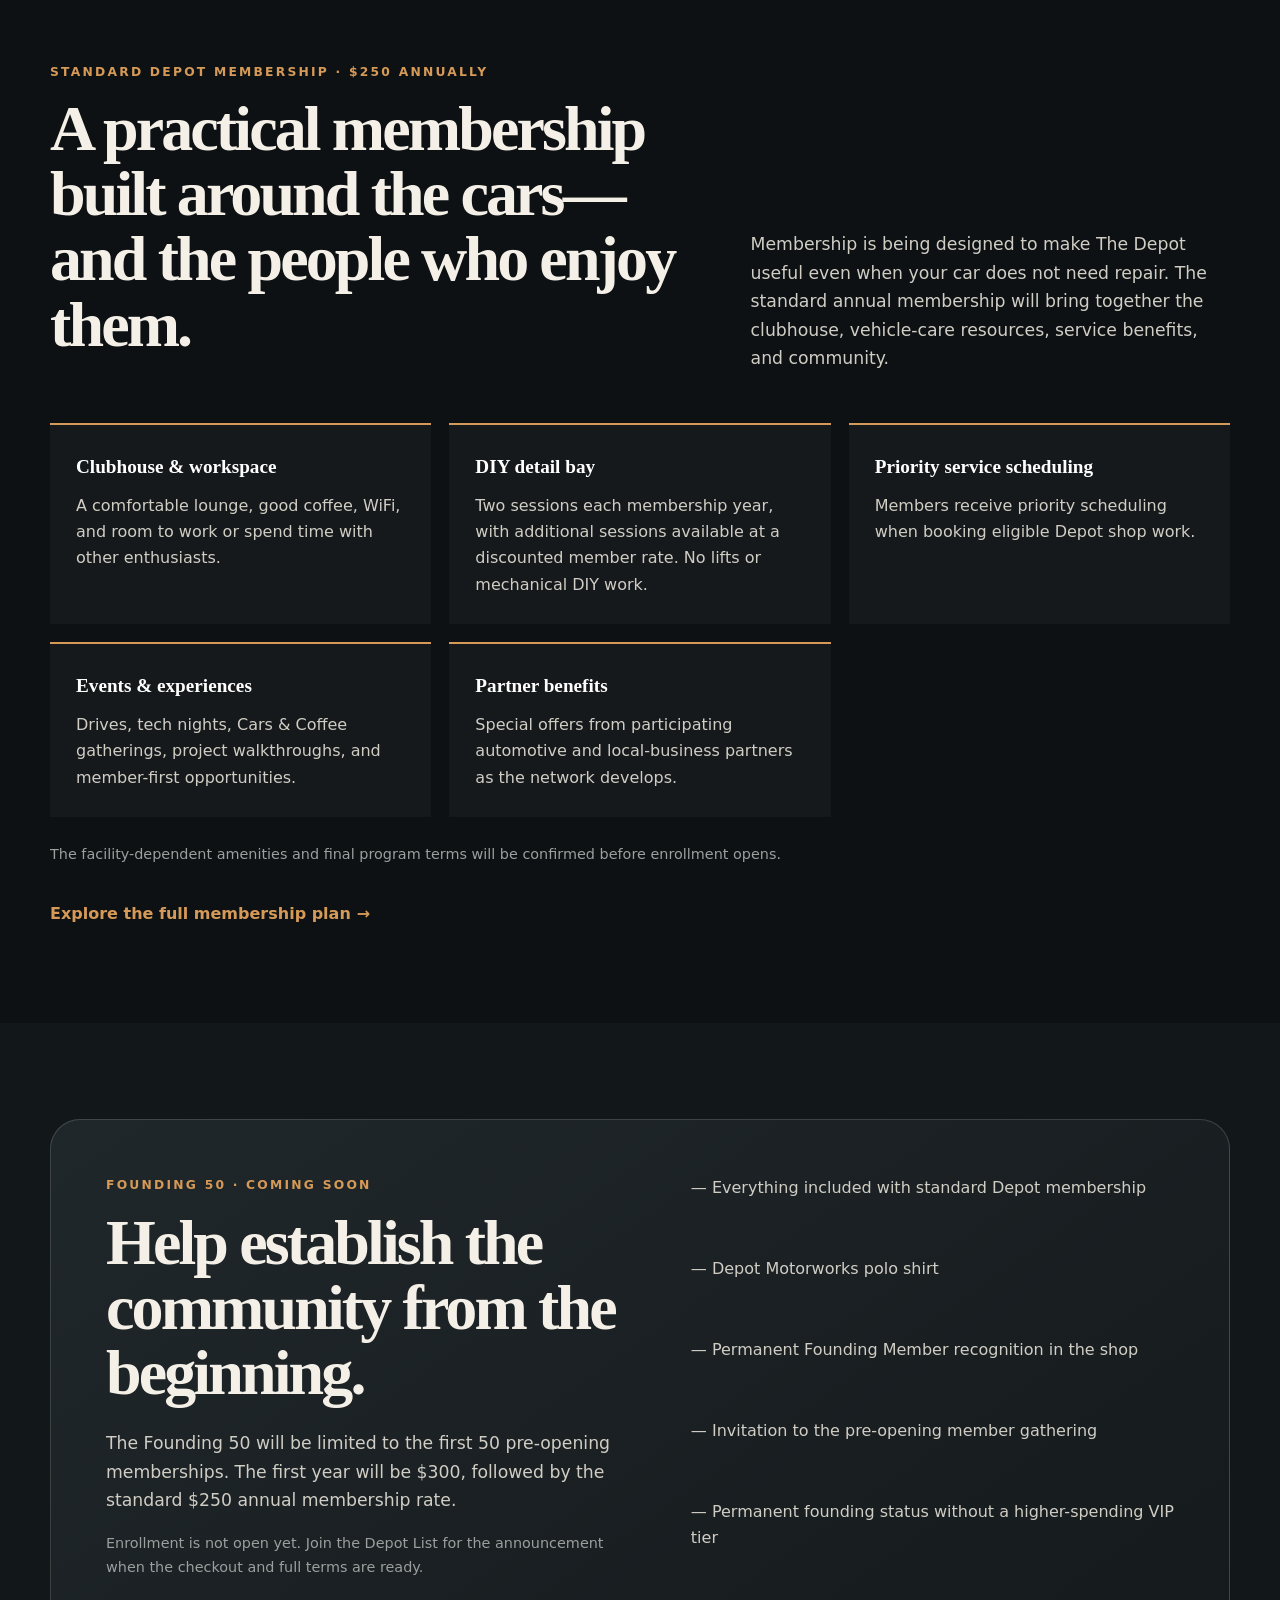
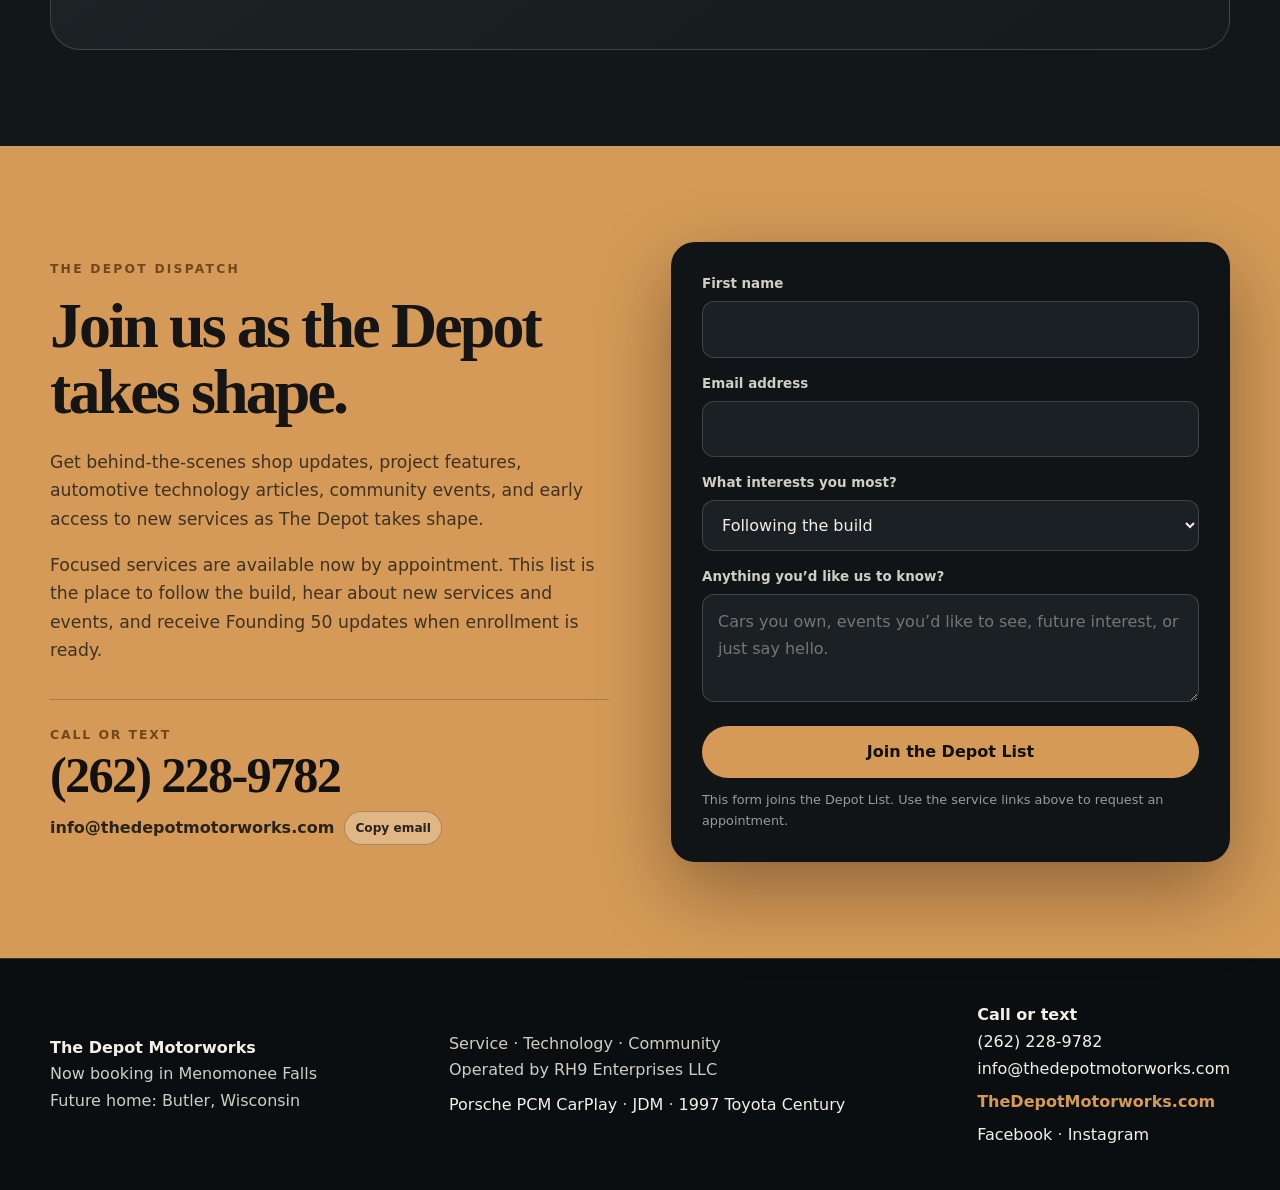
==== commit c4d898cd: "Add a Porsche PCM CarPlay retrofit page for Milwaukee. The new /porsche-pcm-carplay page uses the li" ====
--- a/index.html
+++ b/index.html
@@ -110,7 +110,8 @@
           <div class="price-kicker">OEM+ Technology Upgrades</div>
           <div class="service-price"><small>Starting at</small><span>$499</span></div>
           <p>Factory-system CarPlay integration, backup cameras, bundled installations, and vehicle-specific Android replacement head units for compatible vehicles.</p>
-          <a class="text-link" href="/carplay-upgrades">Review upgrade options</a>
+          <a class="text-link" href="/carplay-upgrades">Review upgrade options</a><br>
+          <a class="text-link" href="/porsche-pcm-carplay">Porsche PCM CarPlay retrofit</a>
         </article>
       </div>
     </div>
@@ -140,7 +141,7 @@
         conversation, events, and the cars that bring everyone together.
       </p>
       <figure class="concept-frame">
-        <img src="images/clubhouse-concept-sketch.webp" alt="Hand-drawn concept sketch of The Depot lounge and workshop">
+        <img src="images/clubhouse-concept-sketch.webp" alt="Hand-drawn concept sketch of The Depot lounge and workshop" width="1200" height="960" loading="lazy" decoding="async">
         <figcaption class="concept-caption">
           <span><strong>Early concept sketch:</strong> approximately 25 by 25 feet</span>
           <span>Lounge · Wet bar · TV · Classic cars · View into the shop</span>
@@ -162,7 +163,7 @@
         <article class="card"><div class="card-number">05</div><h3>Electrical Diagnostics</h3><p>Electrical faults, charging and starting concerns, modules, accessories, and difficult intermittent issues.</p></article>
         <article class="card specialty-card"><div class="card-number">06</div><h3>JDM Parts &amp; Vehicle Sourcing</h3><p>OEM and aftermarket parts sourcing, specialty vehicle sourcing, import guidance, and partner-supported JDM service and maintenance.</p><a class="text-link" href="#dispatch">Ask us about your JDM needs</a></article>
         <article class="card"><div class="card-number">07</div><h3>Community Events &amp; Cars &amp; Coffee</h3><p>Cars &amp; coffee, workshops, guest speakers, project nights, and gatherings built around the people who make the hobby worthwhile.</p></article>
-        <article class="card available-card"><div class="card-topline"><div class="card-number">AVAILABLE NOW</div><span class="available-badge">From $499</span></div><h3>OEM+ Technology Upgrades</h3><p>Wireless Apple CarPlay, wireless Android Auto, and OEM-style backup camera integration for compatible Porsche, BMW, Mercedes-Benz, Audi, and other vehicles.</p><a class="text-link" href="/carplay-upgrades">See real installations</a></article>
+        <article class="card available-card"><div class="card-topline"><div class="card-number">AVAILABLE NOW</div><span class="available-badge">From $499</span></div><h3>OEM+ Technology Upgrades</h3><p>Wireless Apple CarPlay, wireless Android Auto, and OEM-style backup camera integration for compatible Porsche, BMW, Mercedes-Benz, Audi, and other vehicles.</p><a class="text-link" href="/carplay-upgrades">See real installations</a><br><a class="text-link" href="/porsche-pcm-carplay">Porsche PCM CarPlay retrofit</a></article>
       </div>
     </div>
   </section>
@@ -194,11 +195,11 @@
 
       <div class="photo-grid">
         <figure class="photo">
-          <img src="images/ryan-at-meet.jpg" alt="Ryan enjoying a local automotive gathering">
+          <img src="images/ryan-at-meet.webp" alt="Ryan enjoying a local automotive gathering" width="1152" height="1536" loading="lazy" decoding="async">
           <figcaption class="caption">At home around cars, events, and the people who bring them to life.</figcaption>
         </figure>
         <figure class="photo">
-          <img src="images/ryan-with-collector-car.jpg" alt="Ryan beside a collector car at a Wisconsin automotive event">
+          <img src="images/ryan-with-collector-car.webp" alt="Ryan beside a collector car at a Wisconsin automotive event" width="1200" height="900" loading="lazy" decoding="async">
           <figcaption class="caption">You may already know me from local meets, shows, drives, or the cars I bring out.</figcaption>
         </figure>
       </div>
@@ -364,7 +365,7 @@
 <footer>
   <div class="container footer-inner">
     <div><strong>The Depot Motorworks</strong><br>Now booking in Menomonee Falls<br>Future home: Butler, Wisconsin</div>
-    <div>Service · Technology · Community<br>Operated by RH9 Enterprises LLC<br><span class="footer-pages"><a href="/jdm">JDM</a><span aria-hidden="true"> · </span><a href="/spotlight/century/">1997 Toyota Century</a></span></div>
+    <div>Service · Technology · Community<br>Operated by RH9 Enterprises LLC<br><span class="footer-pages"><a href="/porsche-pcm-carplay">Porsche PCM CarPlay</a><span aria-hidden="true"> · </span><a href="/jdm">JDM</a><span aria-hidden="true"> · </span><a href="/spotlight/century/">1997 Toyota Century</a></span></div>
     <div class="footer-contact"><strong>Call or text</strong><br><a href="tel:+12622289782">(262) 228-9782</a><br><a href="mailto:info@thedepotmotorworks.com">info@thedepotmotorworks.com</a><br><span class="domain">TheDepotMotorworks.com</span><br><span class="footer-social"><a href="https://www.facebook.com/profile.php?id=61592603219279" target="_blank" rel="noopener noreferrer" aria-label="The Depot Motorworks on Facebook">Facebook</a><span aria-hidden="true"> · </span><a href="https://www.instagram.com/thedepotmotorworks/" target="_blank" rel="noopener noreferrer" aria-label="The Depot Motorworks on Instagram">Instagram</a></span></div>
   </div>
 </footer>
--- a/css/styles.css
+++ b/css/styles.css
@@ -24,7 +24,7 @@
   line-height: 1.65;
 }
 a { color: inherit; text-decoration: none; }
-img { display: block; width: 100%; }
+img { display: block; width: 100%; height: auto; }
 button, input, select, textarea { font: inherit; }
 
 .container {
@@ -194,6 +194,7 @@
 .pricing-card h3 { margin: 0; font-family: Georgia, "Times New Roman", serif; font-size: 1.55rem; }
 .pricing-card.featured-price { border-color: rgba(213,154,87,.62); background: linear-gradient(145deg,rgba(213,154,87,.16),rgba(255,255,255,.025)); }
 .pricing-note { max-width: 940px; margin: 28px 0 0; }
+.pricing-section .hero-actions { margin-top: 28px; }
 .diagnostic-price-line { display:flex; align-items:center; gap:18px; margin:0 0 30px; }
 .diagnostic-price-line > span { color:var(--copper); font-family:Georgia,"Times New Roman",serif; font-size:3.5rem; line-height:1; }
 .diagnostic-price-line strong, .diagnostic-price-line small { display:block; }
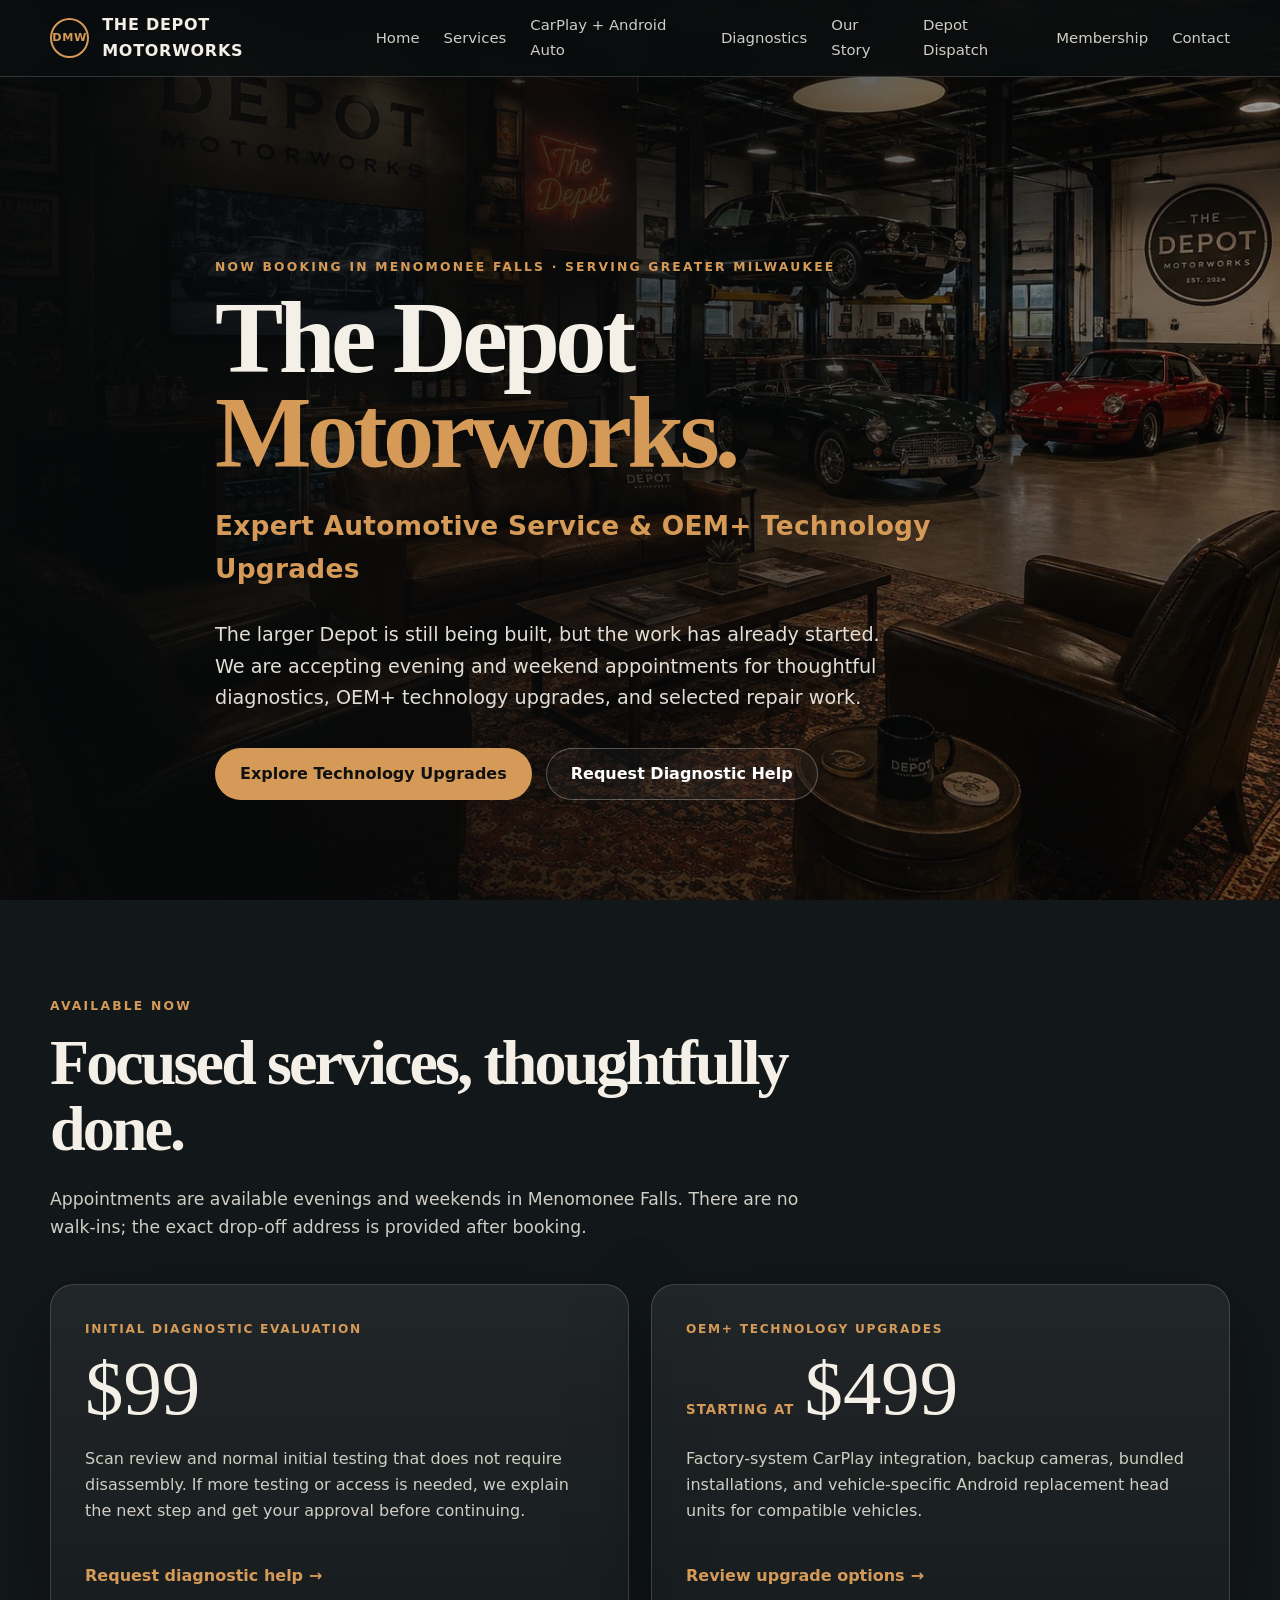
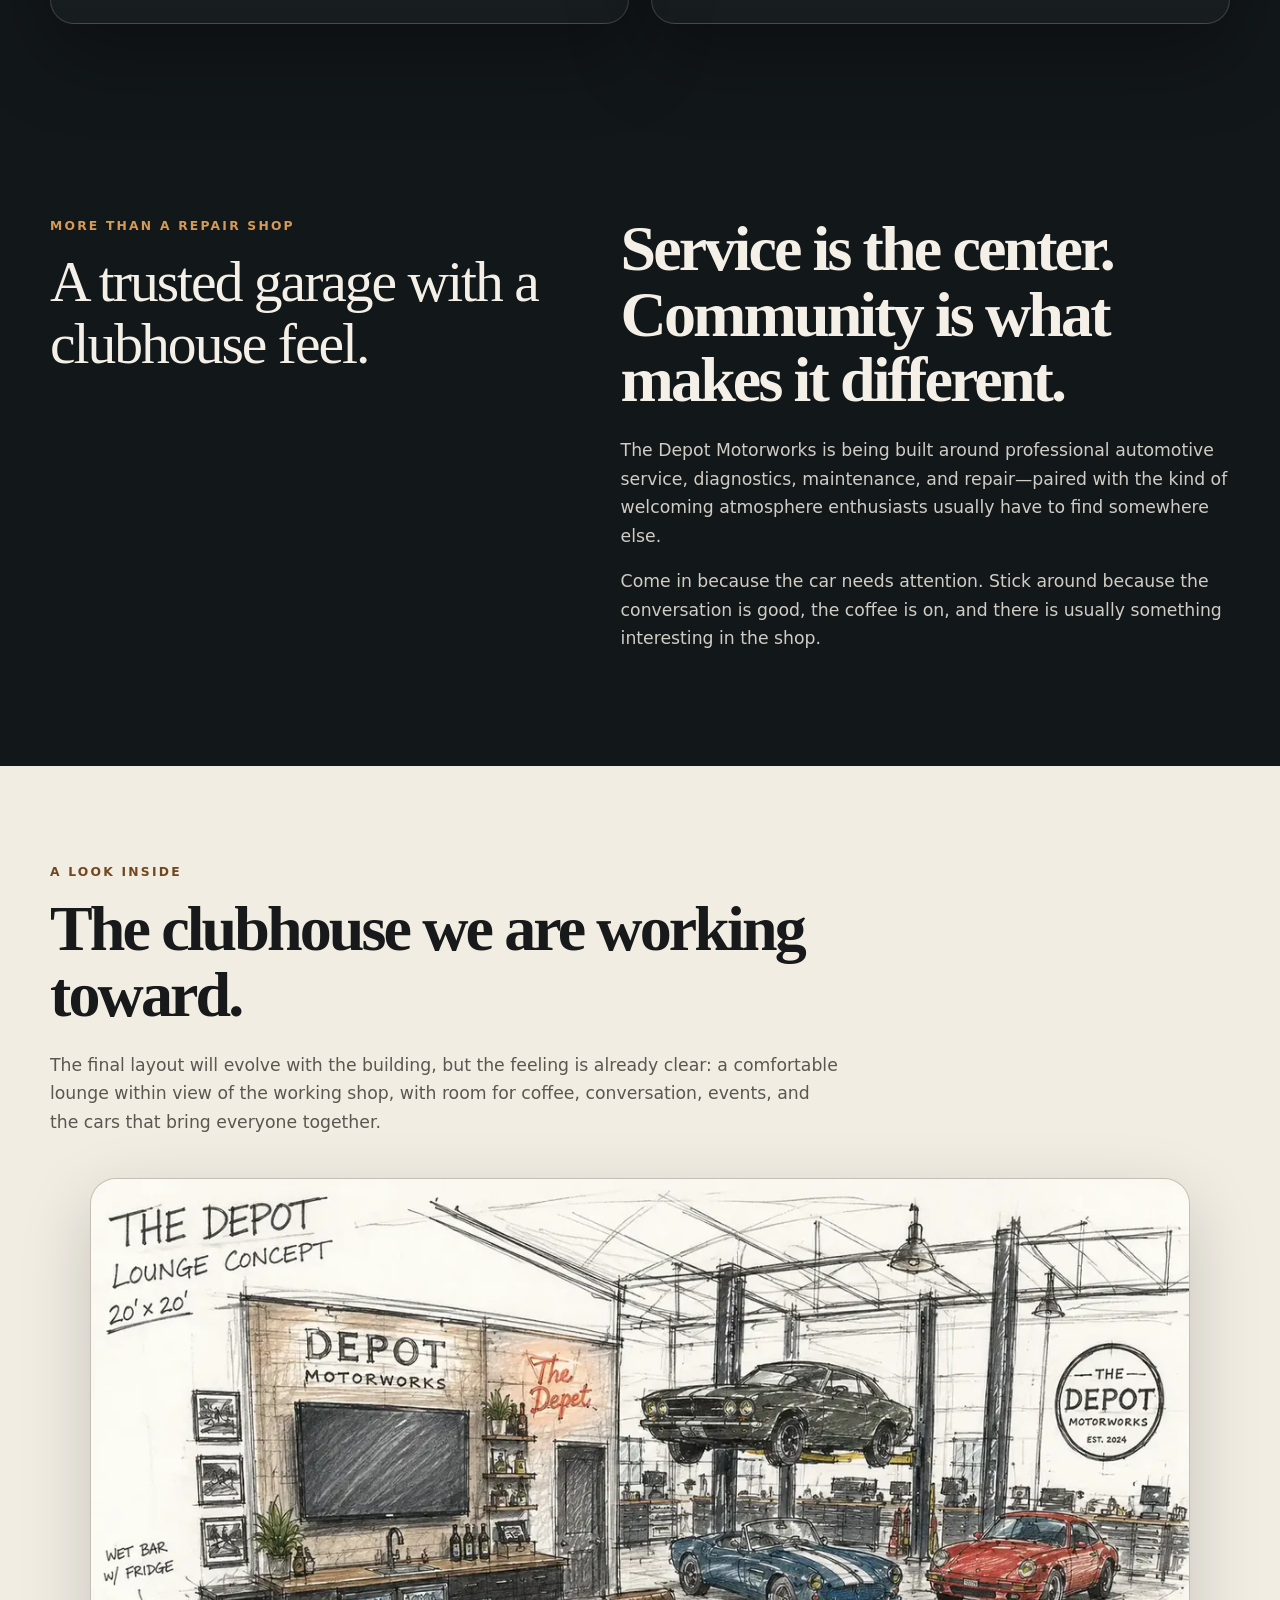
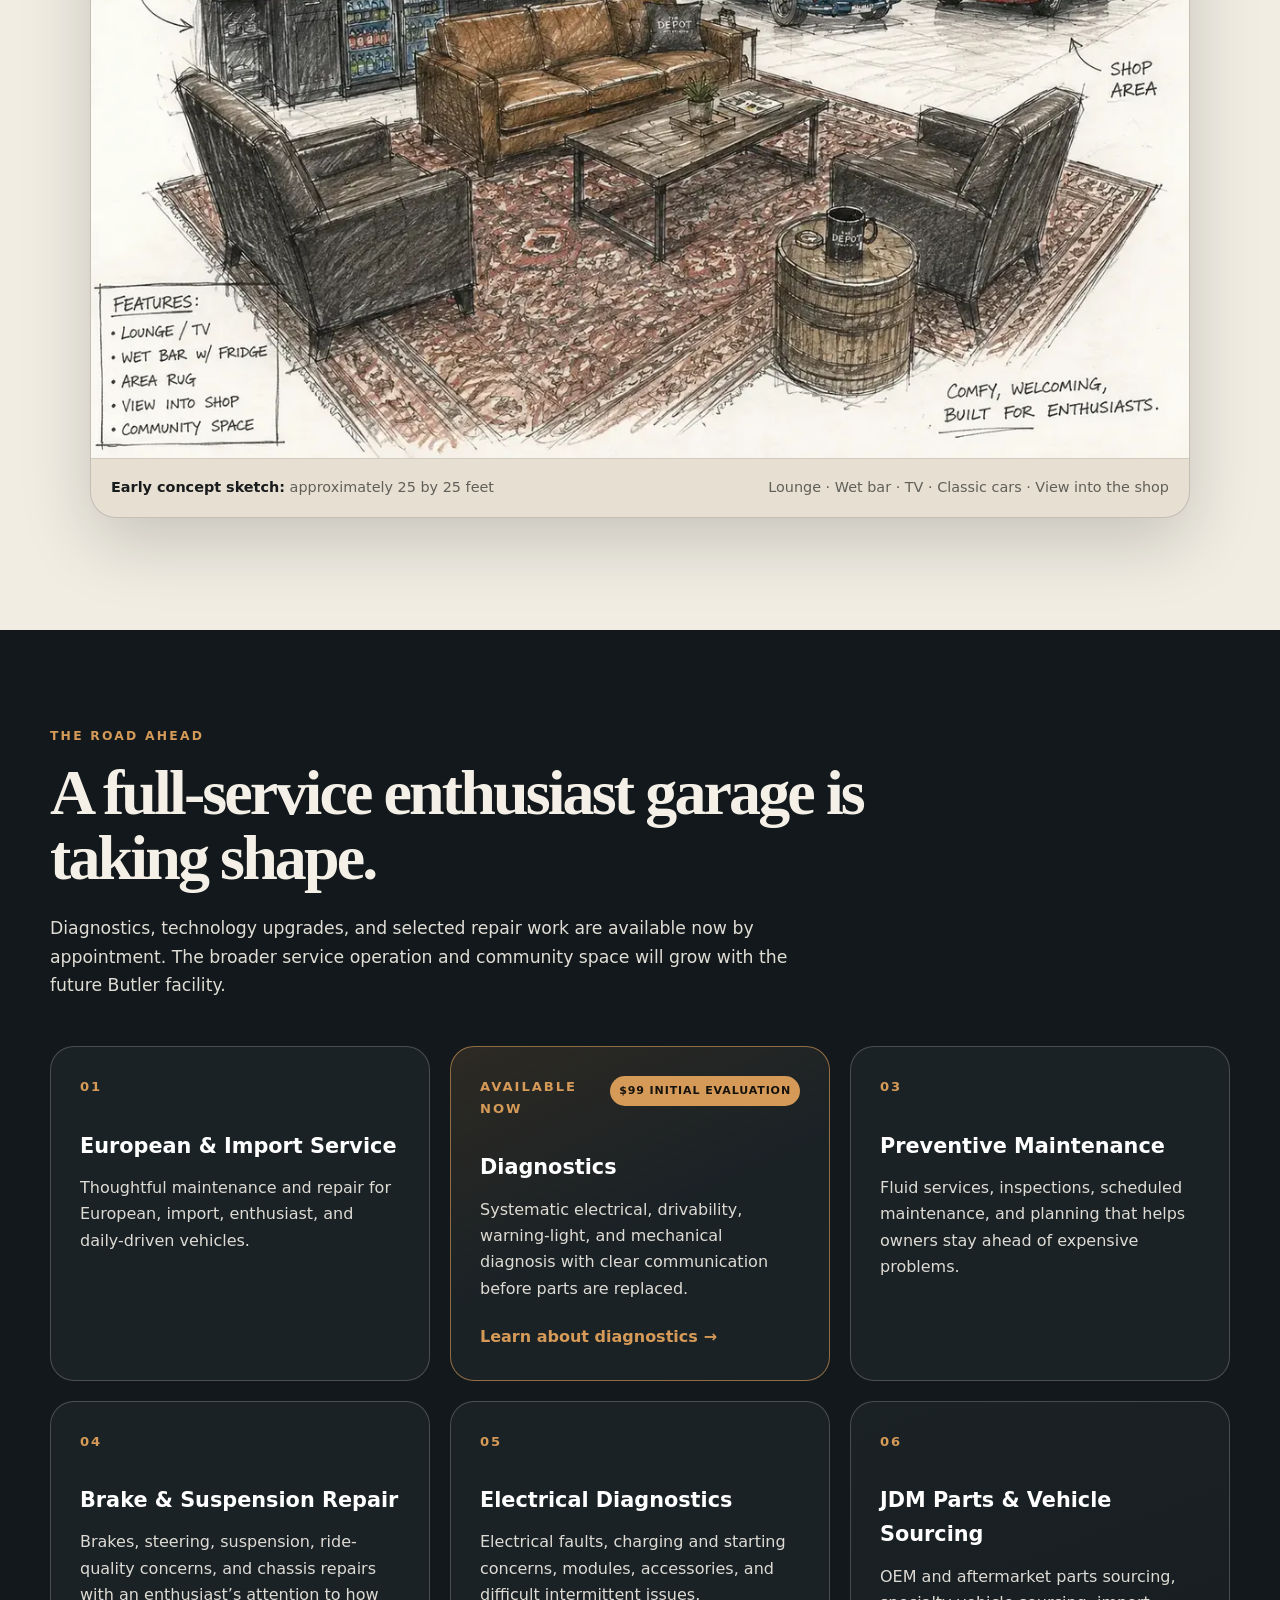
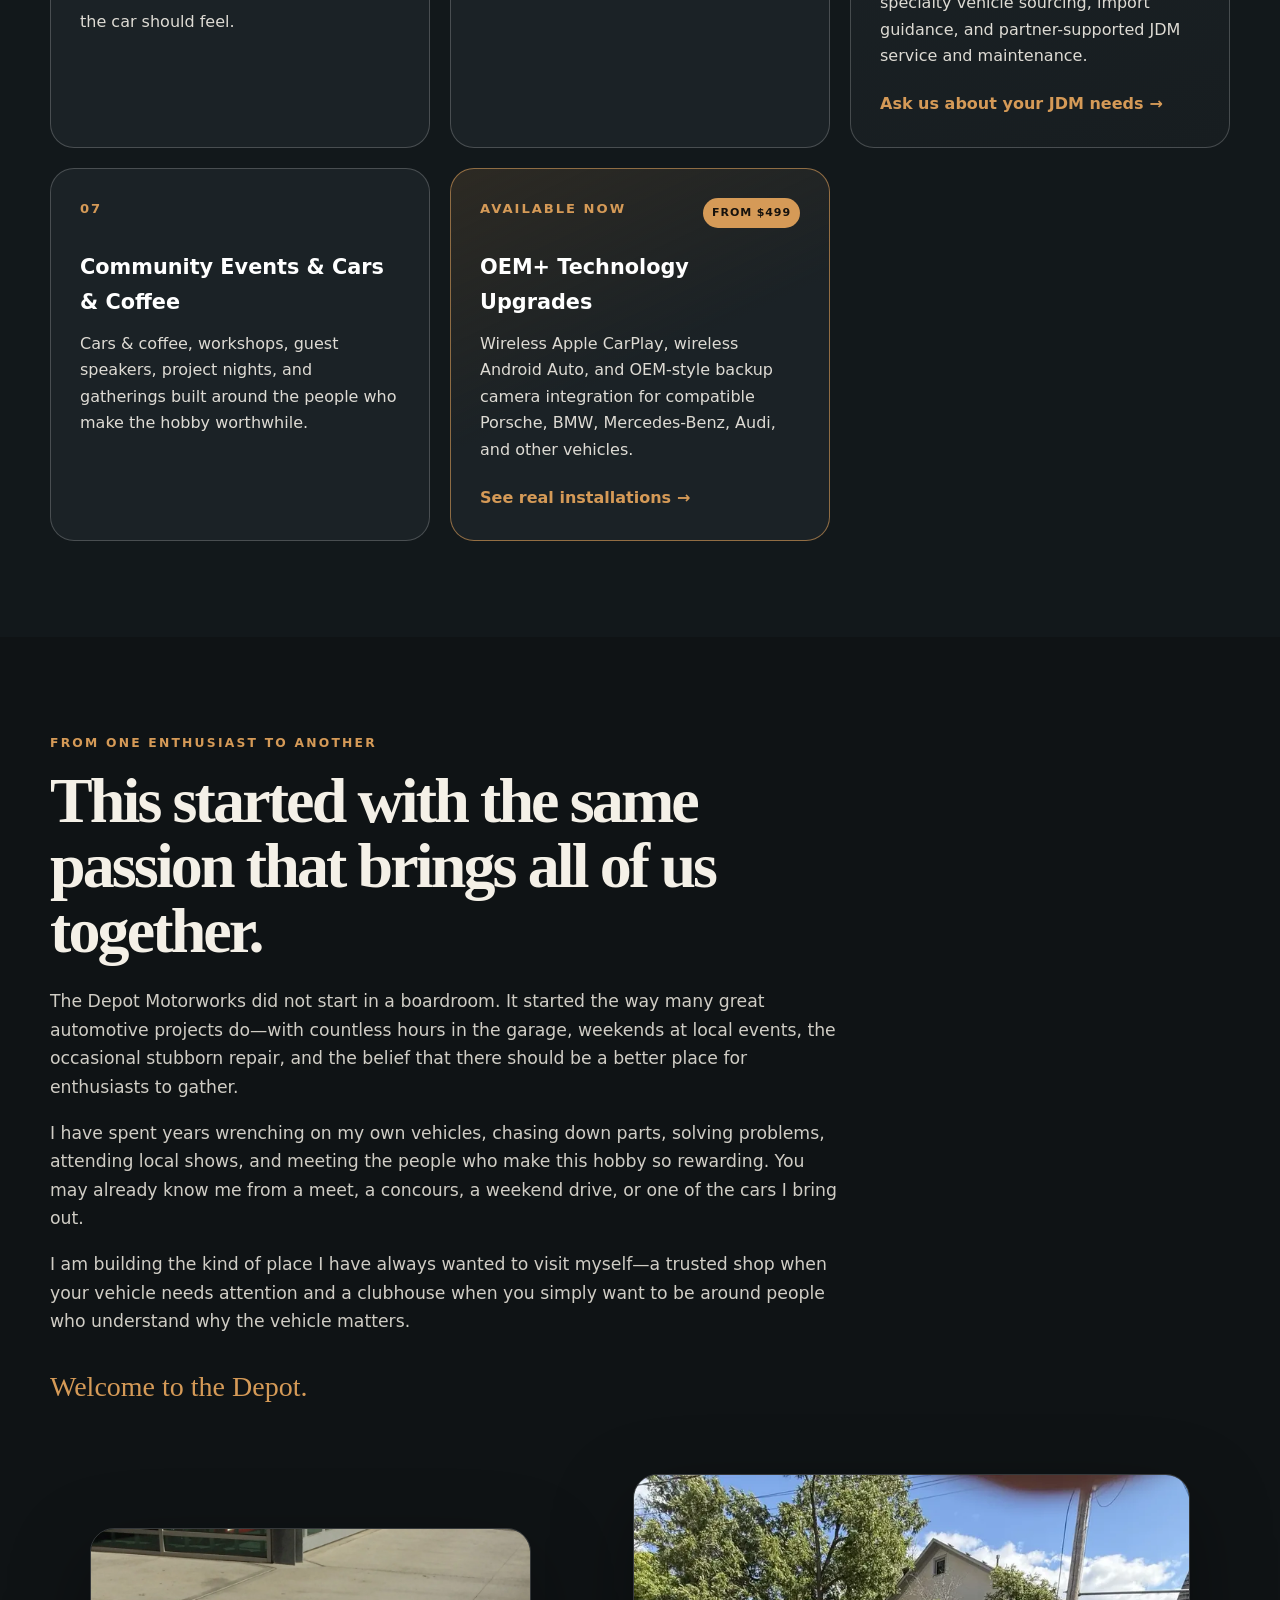
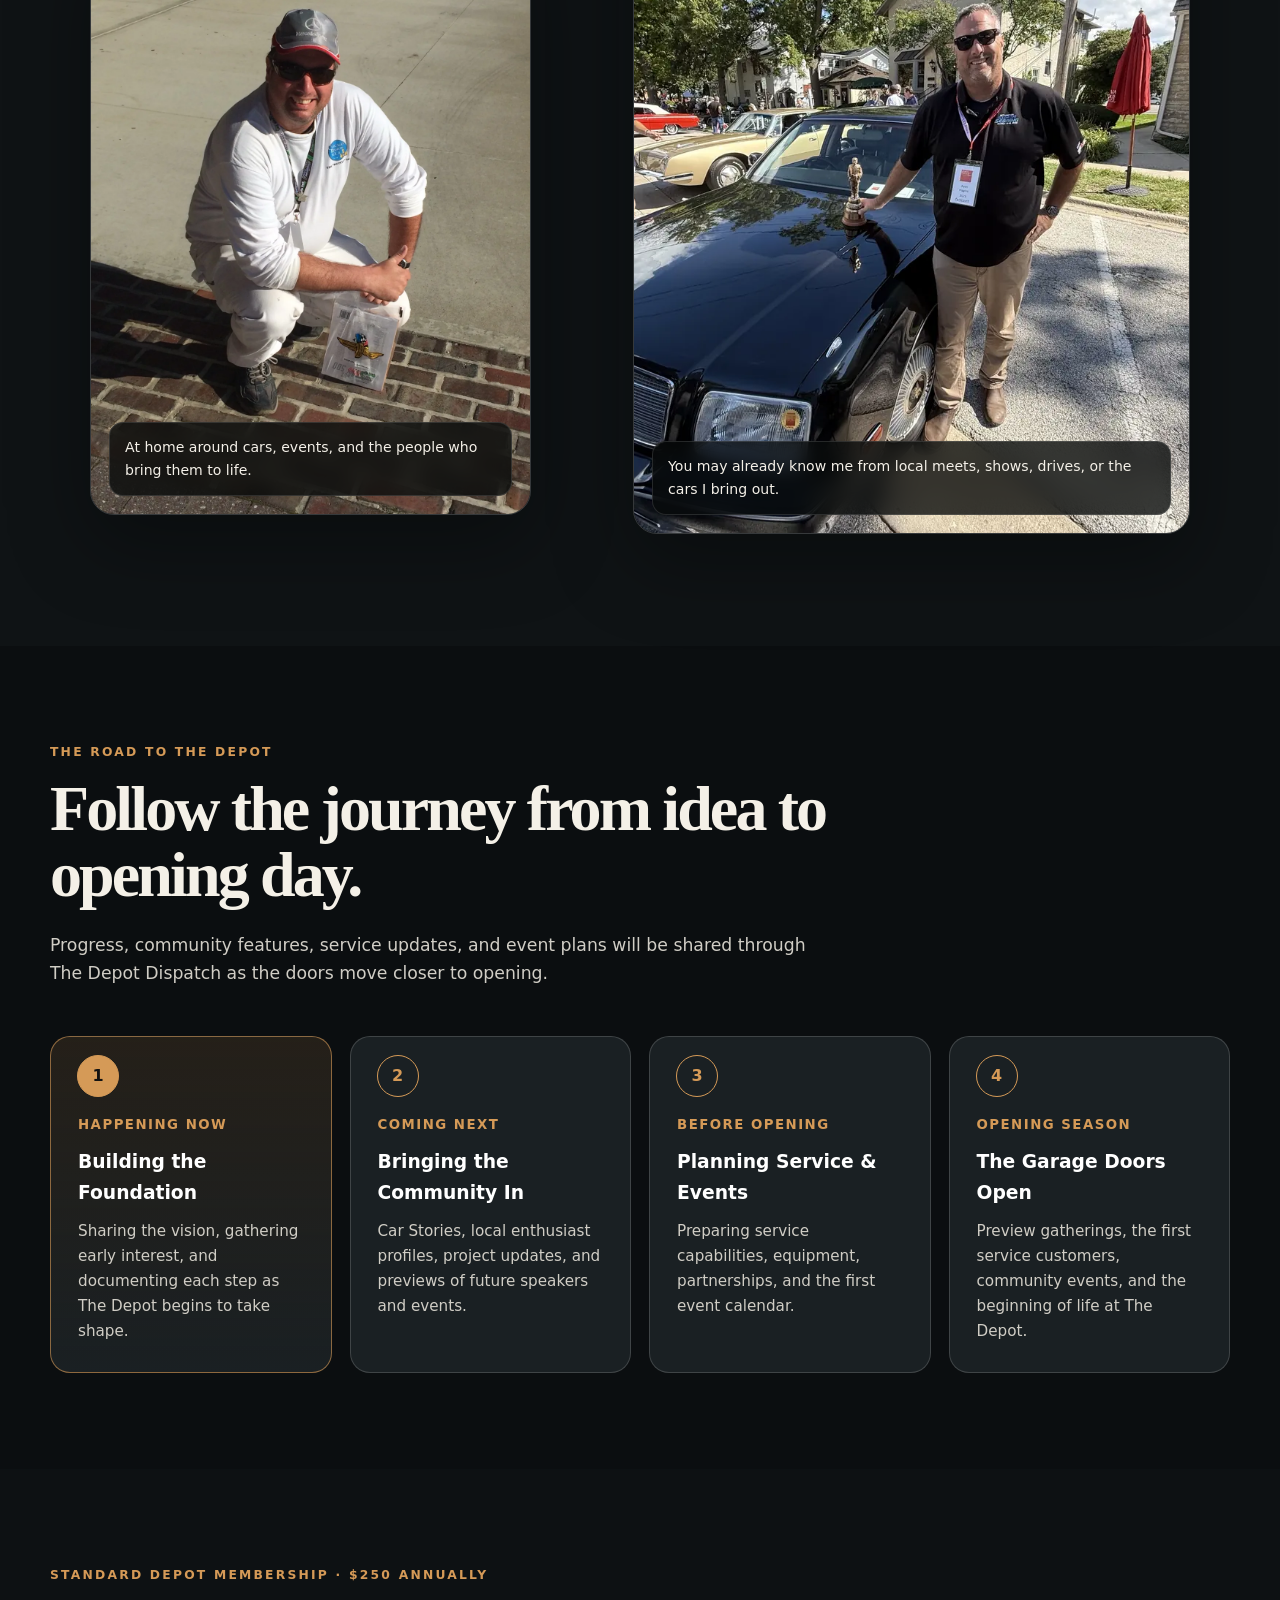
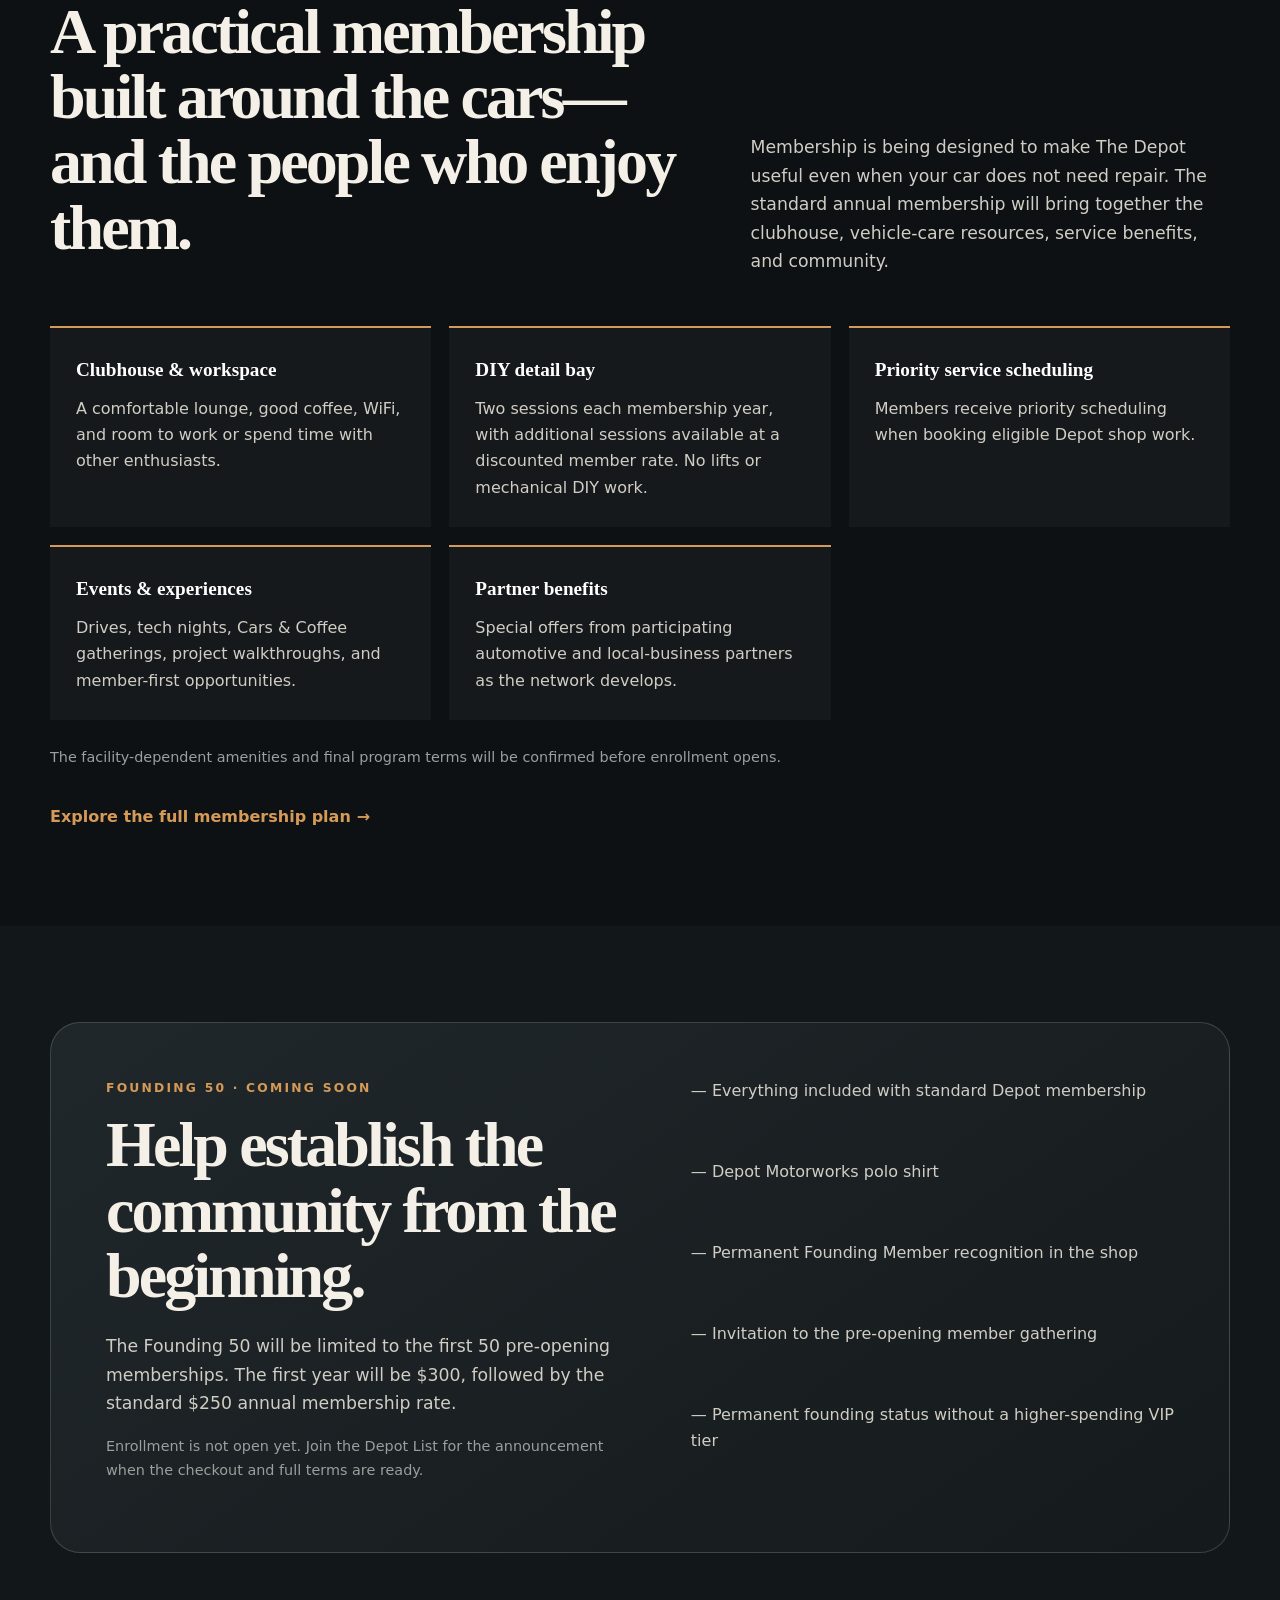
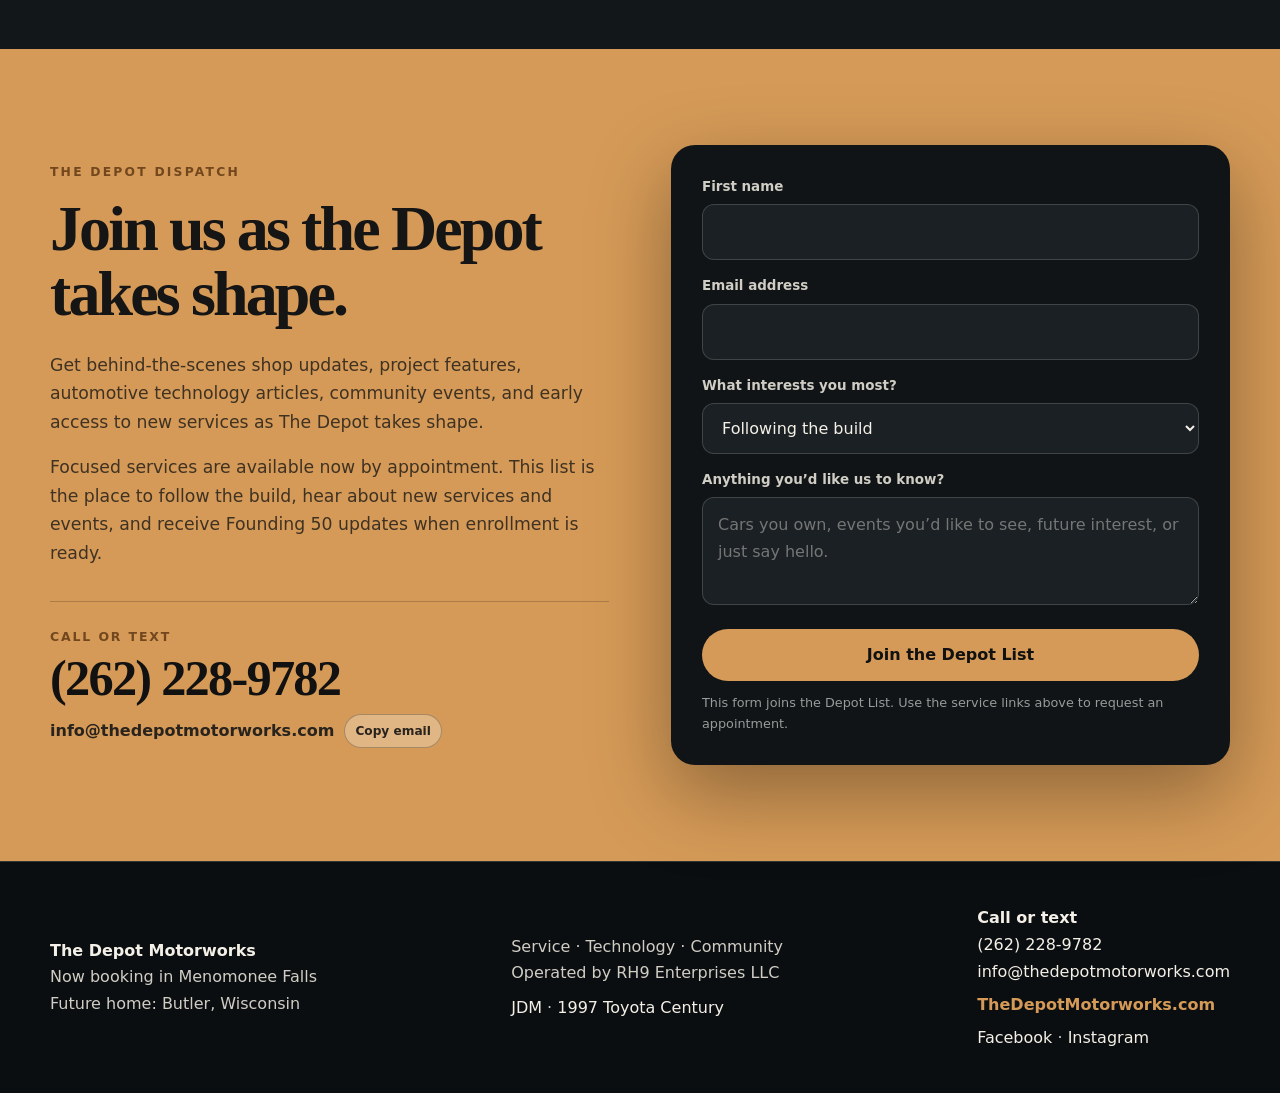
==== commit 151071c0: "Canonicalize production hosts and compress content images. Add a Pages middleware that 301s only www" ====
--- a/index.html
+++ b/index.html
@@ -110,8 +110,7 @@
           <div class="price-kicker">OEM+ Technology Upgrades</div>
           <div class="service-price"><small>Starting at</small><span>$499</span></div>
           <p>Factory-system CarPlay integration, backup cameras, bundled installations, and vehicle-specific Android replacement head units for compatible vehicles.</p>
-          <a class="text-link" href="/carplay-upgrades">Review upgrade options</a><br>
-          <a class="text-link" href="/porsche-pcm-carplay">Porsche PCM CarPlay retrofit</a>
+          <a class="text-link" href="/carplay-upgrades">Review upgrade options</a>
         </article>
       </div>
     </div>
@@ -163,7 +162,7 @@
         <article class="card"><div class="card-number">05</div><h3>Electrical Diagnostics</h3><p>Electrical faults, charging and starting concerns, modules, accessories, and difficult intermittent issues.</p></article>
         <article class="card specialty-card"><div class="card-number">06</div><h3>JDM Parts &amp; Vehicle Sourcing</h3><p>OEM and aftermarket parts sourcing, specialty vehicle sourcing, import guidance, and partner-supported JDM service and maintenance.</p><a class="text-link" href="#dispatch">Ask us about your JDM needs</a></article>
         <article class="card"><div class="card-number">07</div><h3>Community Events &amp; Cars &amp; Coffee</h3><p>Cars &amp; coffee, workshops, guest speakers, project nights, and gatherings built around the people who make the hobby worthwhile.</p></article>
-        <article class="card available-card"><div class="card-topline"><div class="card-number">AVAILABLE NOW</div><span class="available-badge">From $499</span></div><h3>OEM+ Technology Upgrades</h3><p>Wireless Apple CarPlay, wireless Android Auto, and OEM-style backup camera integration for compatible Porsche, BMW, Mercedes-Benz, Audi, and other vehicles.</p><a class="text-link" href="/carplay-upgrades">See real installations</a><br><a class="text-link" href="/porsche-pcm-carplay">Porsche PCM CarPlay retrofit</a></article>
+        <article class="card available-card"><div class="card-topline"><div class="card-number">AVAILABLE NOW</div><span class="available-badge">From $499</span></div><h3>OEM+ Technology Upgrades</h3><p>Wireless Apple CarPlay, wireless Android Auto, and OEM-style backup camera integration for compatible Porsche, BMW, Mercedes-Benz, Audi, and other vehicles.</p><a class="text-link" href="/carplay-upgrades">See real installations</a></article>
       </div>
     </div>
   </section>
@@ -365,7 +364,7 @@
 <footer>
   <div class="container footer-inner">
     <div><strong>The Depot Motorworks</strong><br>Now booking in Menomonee Falls<br>Future home: Butler, Wisconsin</div>
-    <div>Service · Technology · Community<br>Operated by RH9 Enterprises LLC<br><span class="footer-pages"><a href="/porsche-pcm-carplay">Porsche PCM CarPlay</a><span aria-hidden="true"> · </span><a href="/jdm">JDM</a><span aria-hidden="true"> · </span><a href="/spotlight/century/">1997 Toyota Century</a></span></div>
+    <div>Service · Technology · Community<br>Operated by RH9 Enterprises LLC<br><span class="footer-pages"><a href="/jdm">JDM</a><span aria-hidden="true"> · </span><a href="/spotlight/century/">1997 Toyota Century</a></span></div>
     <div class="footer-contact"><strong>Call or text</strong><br><a href="tel:+12622289782">(262) 228-9782</a><br><a href="mailto:info@thedepotmotorworks.com">info@thedepotmotorworks.com</a><br><span class="domain">TheDepotMotorworks.com</span><br><span class="footer-social"><a href="https://www.facebook.com/profile.php?id=61592603219279" target="_blank" rel="noopener noreferrer" aria-label="The Depot Motorworks on Facebook">Facebook</a><span aria-hidden="true"> · </span><a href="https://www.instagram.com/thedepotmotorworks/" target="_blank" rel="noopener noreferrer" aria-label="The Depot Motorworks on Instagram">Instagram</a></span></div>
   </div>
 </footer>
--- a/css/styles.css
+++ b/css/styles.css
@@ -194,7 +194,6 @@
 .pricing-card h3 { margin: 0; font-family: Georgia, "Times New Roman", serif; font-size: 1.55rem; }
 .pricing-card.featured-price { border-color: rgba(213,154,87,.62); background: linear-gradient(145deg,rgba(213,154,87,.16),rgba(255,255,255,.025)); }
 .pricing-note { max-width: 940px; margin: 28px 0 0; }
-.pricing-section .hero-actions { margin-top: 28px; }
 .diagnostic-price-line { display:flex; align-items:center; gap:18px; margin:0 0 30px; }
 .diagnostic-price-line > span { color:var(--copper); font-family:Georgia,"Times New Roman",serif; font-size:3.5rem; line-height:1; }
 .diagnostic-price-line strong, .diagnostic-price-line small { display:block; }
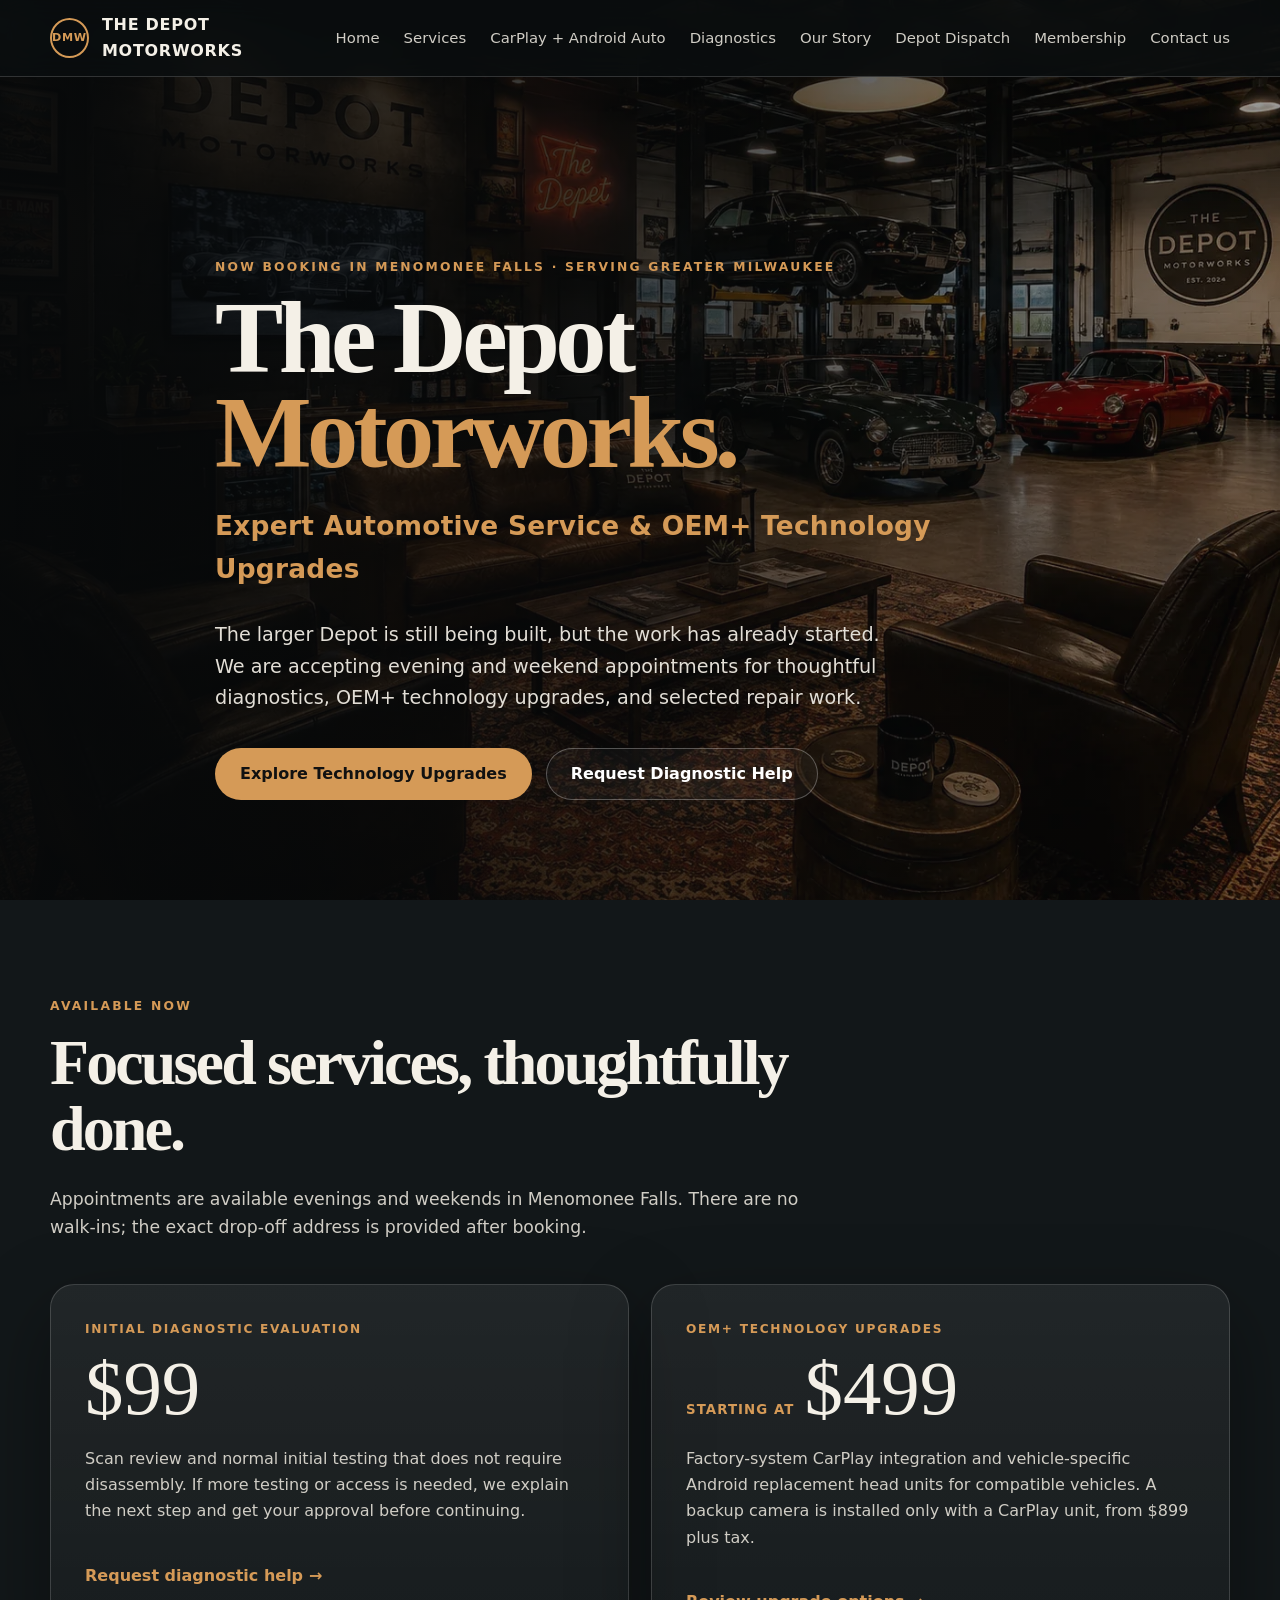
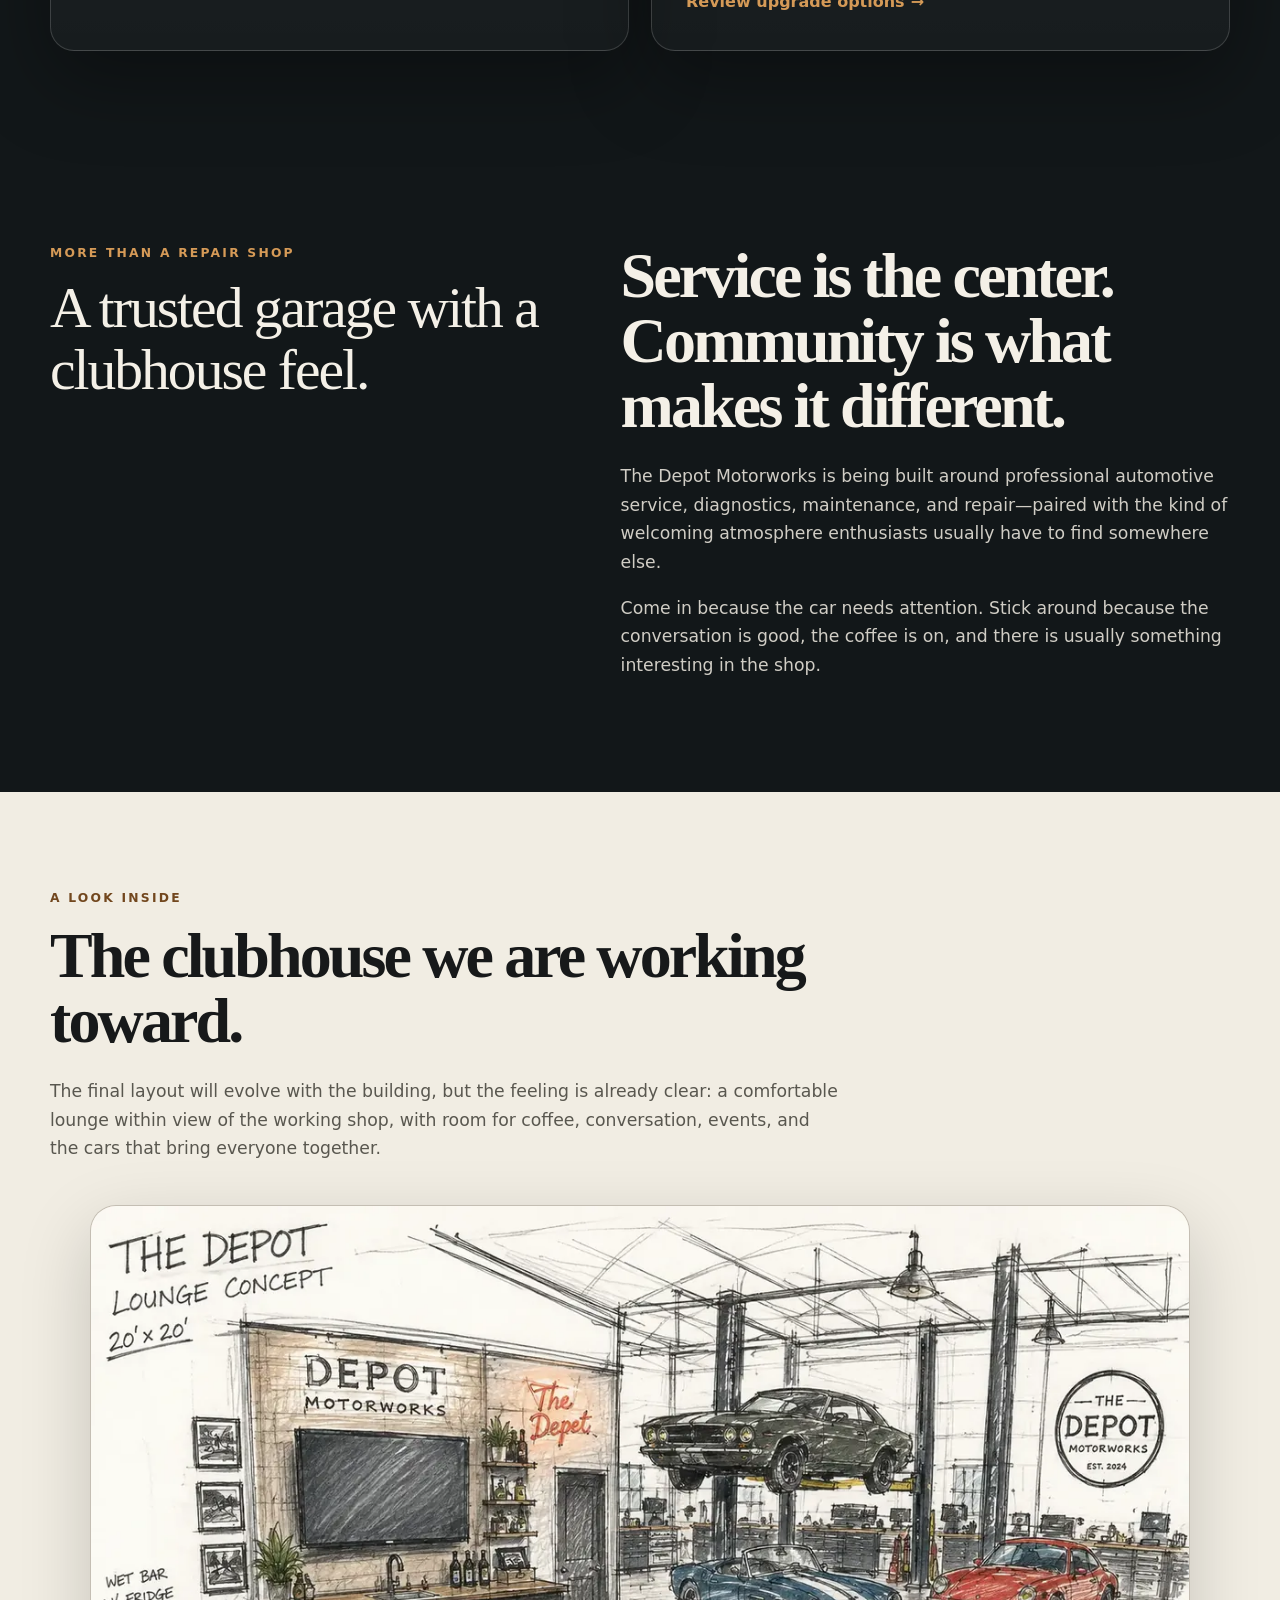
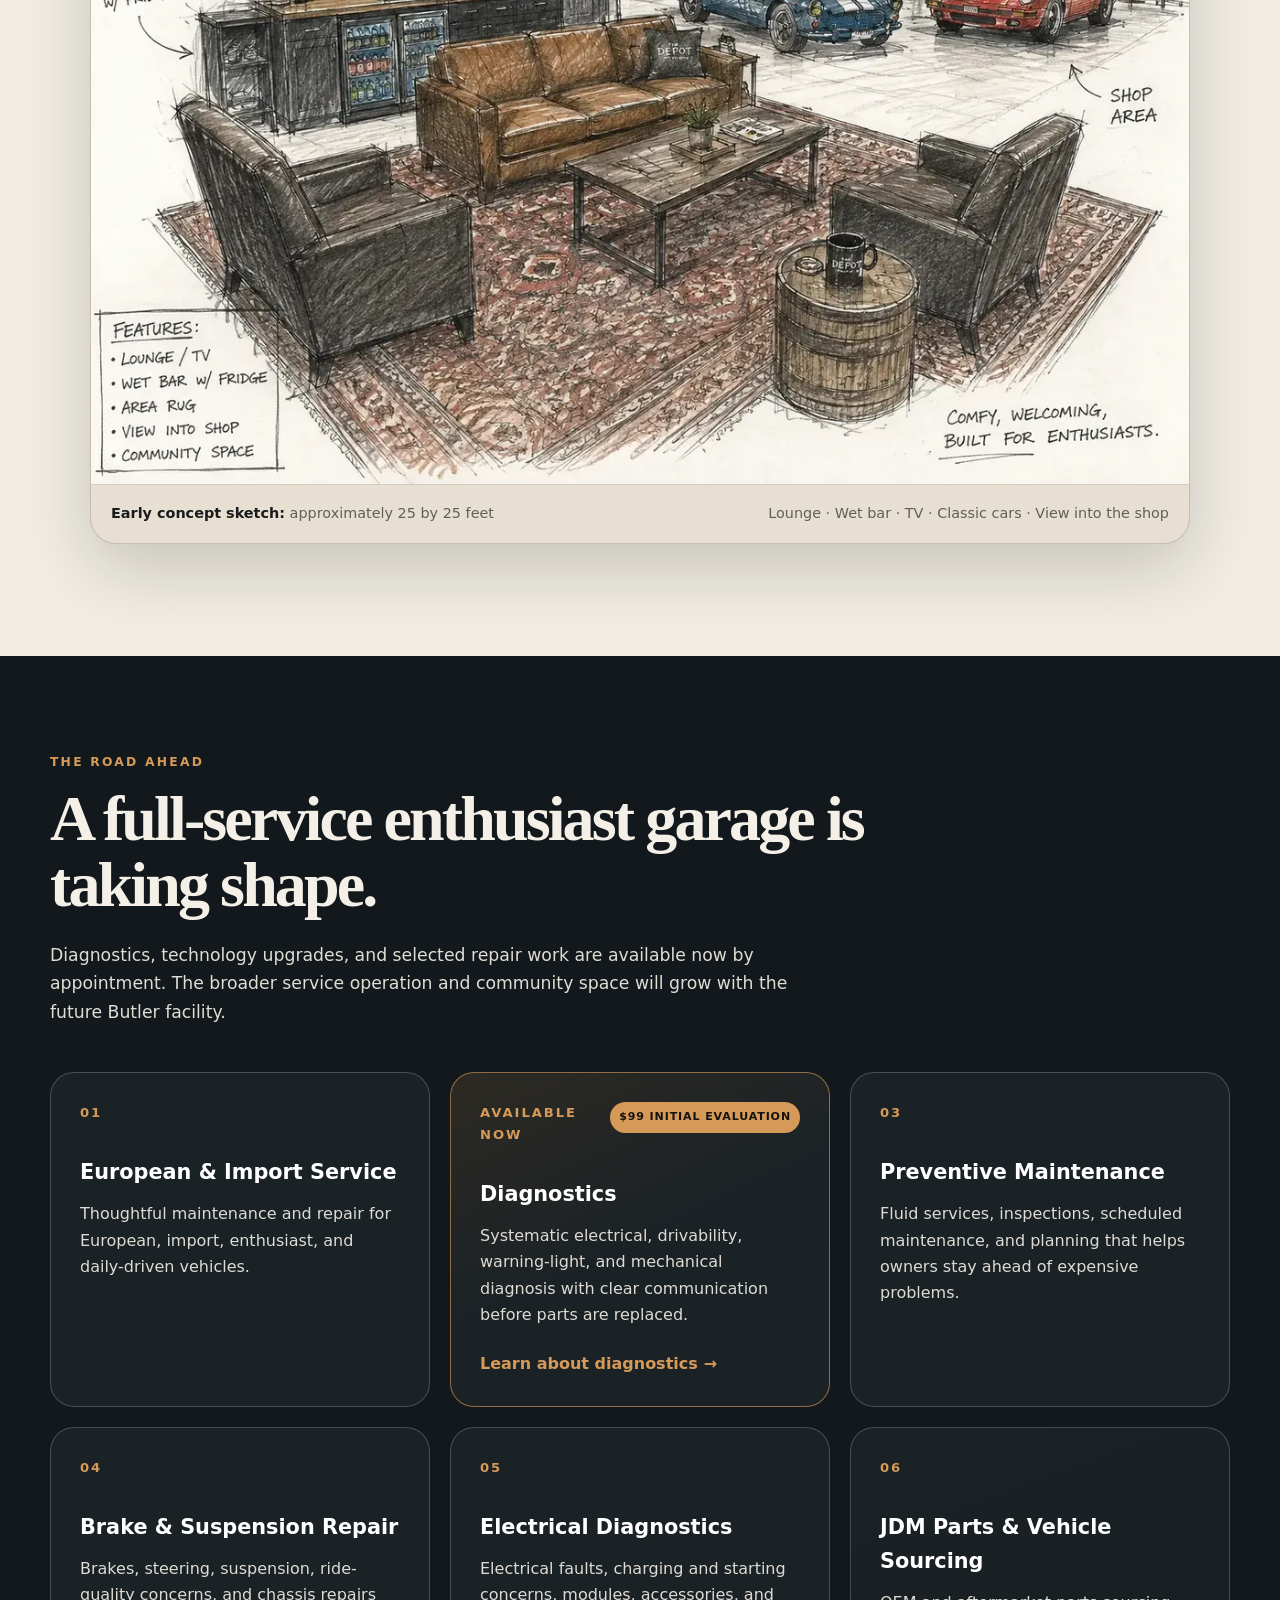
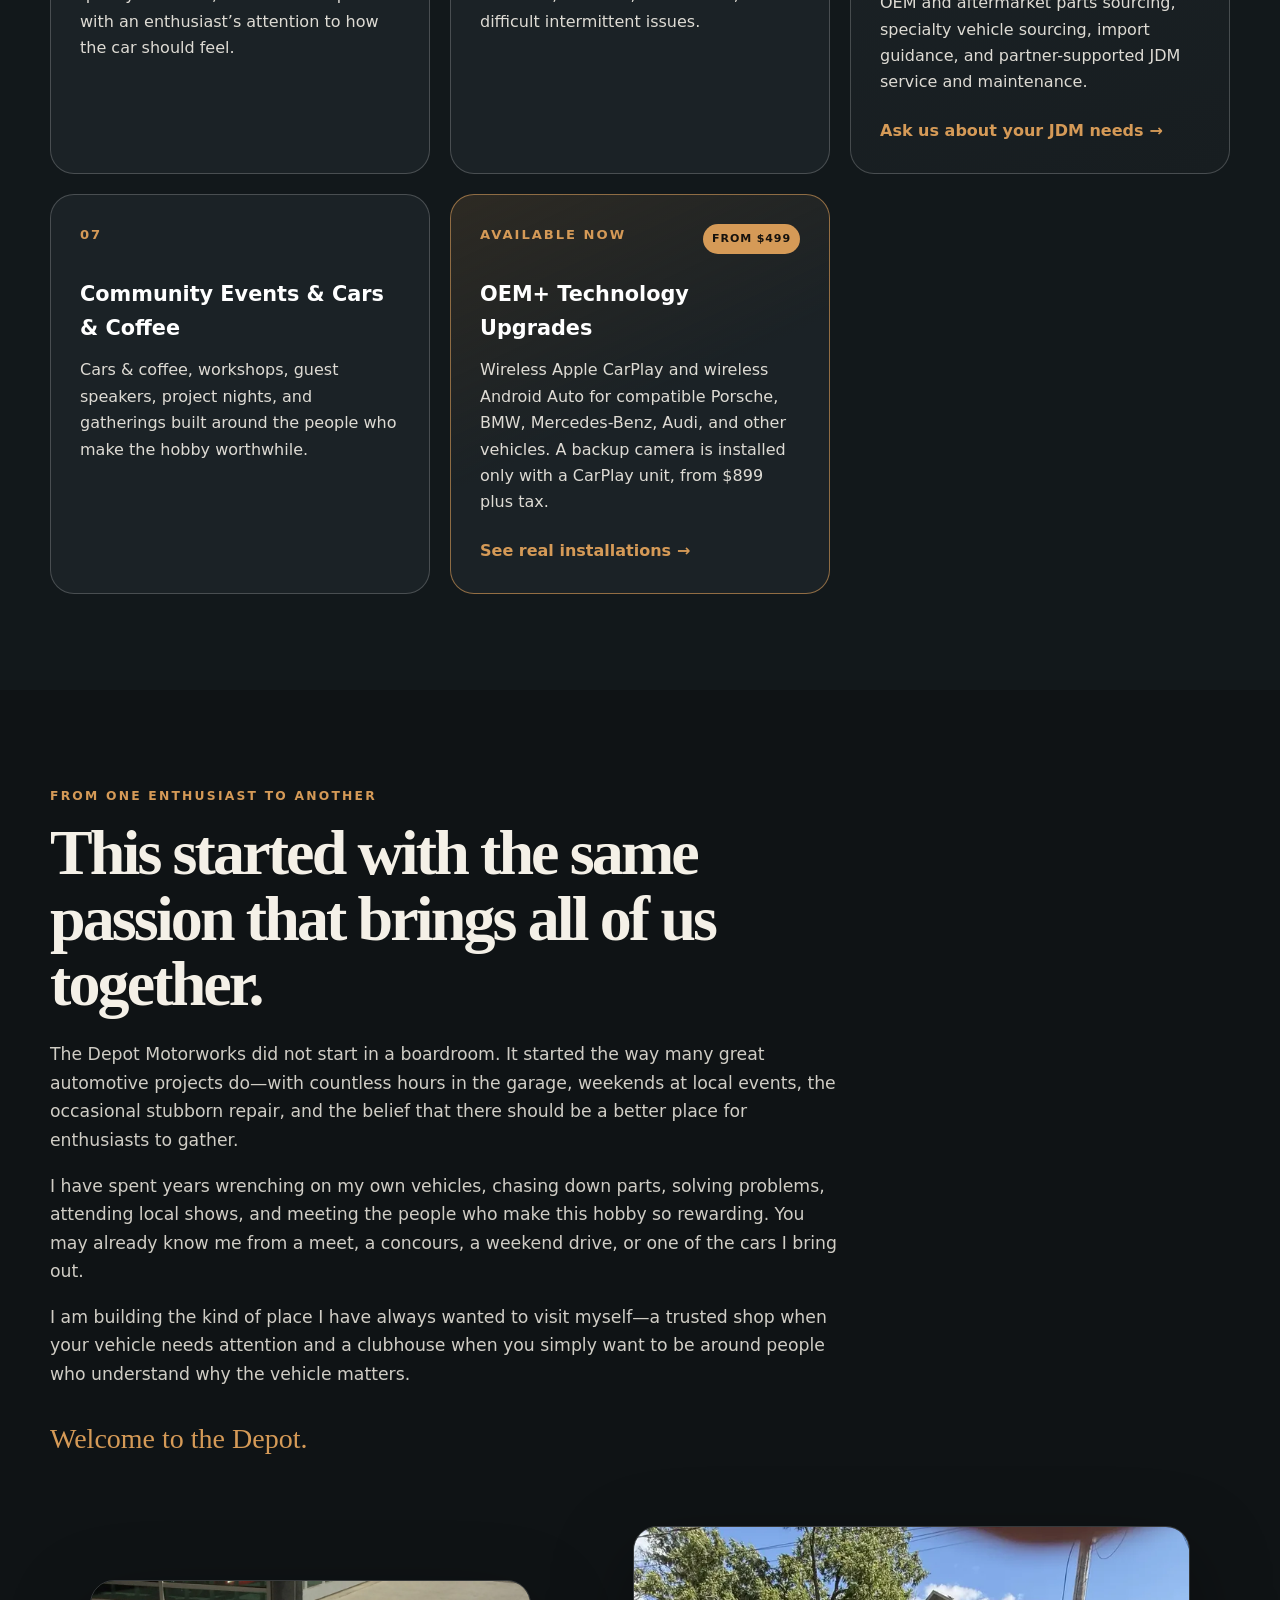
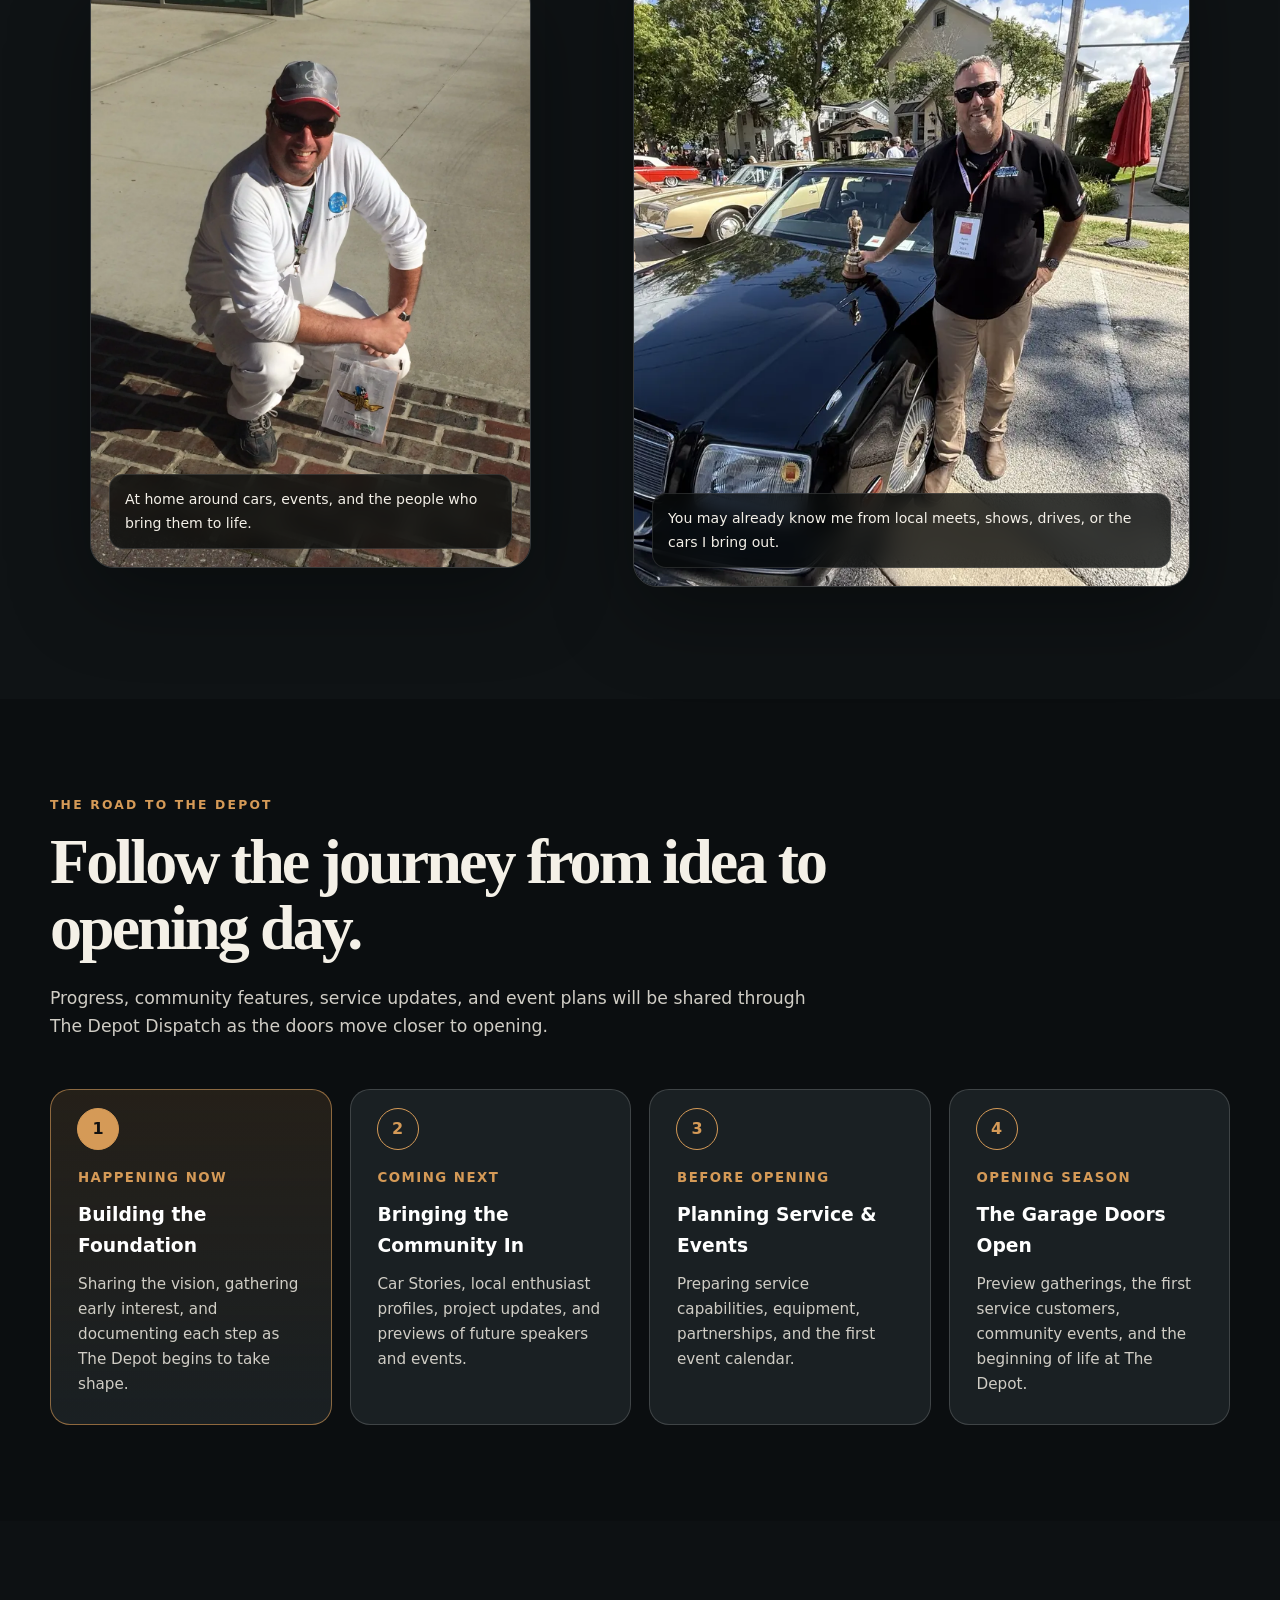
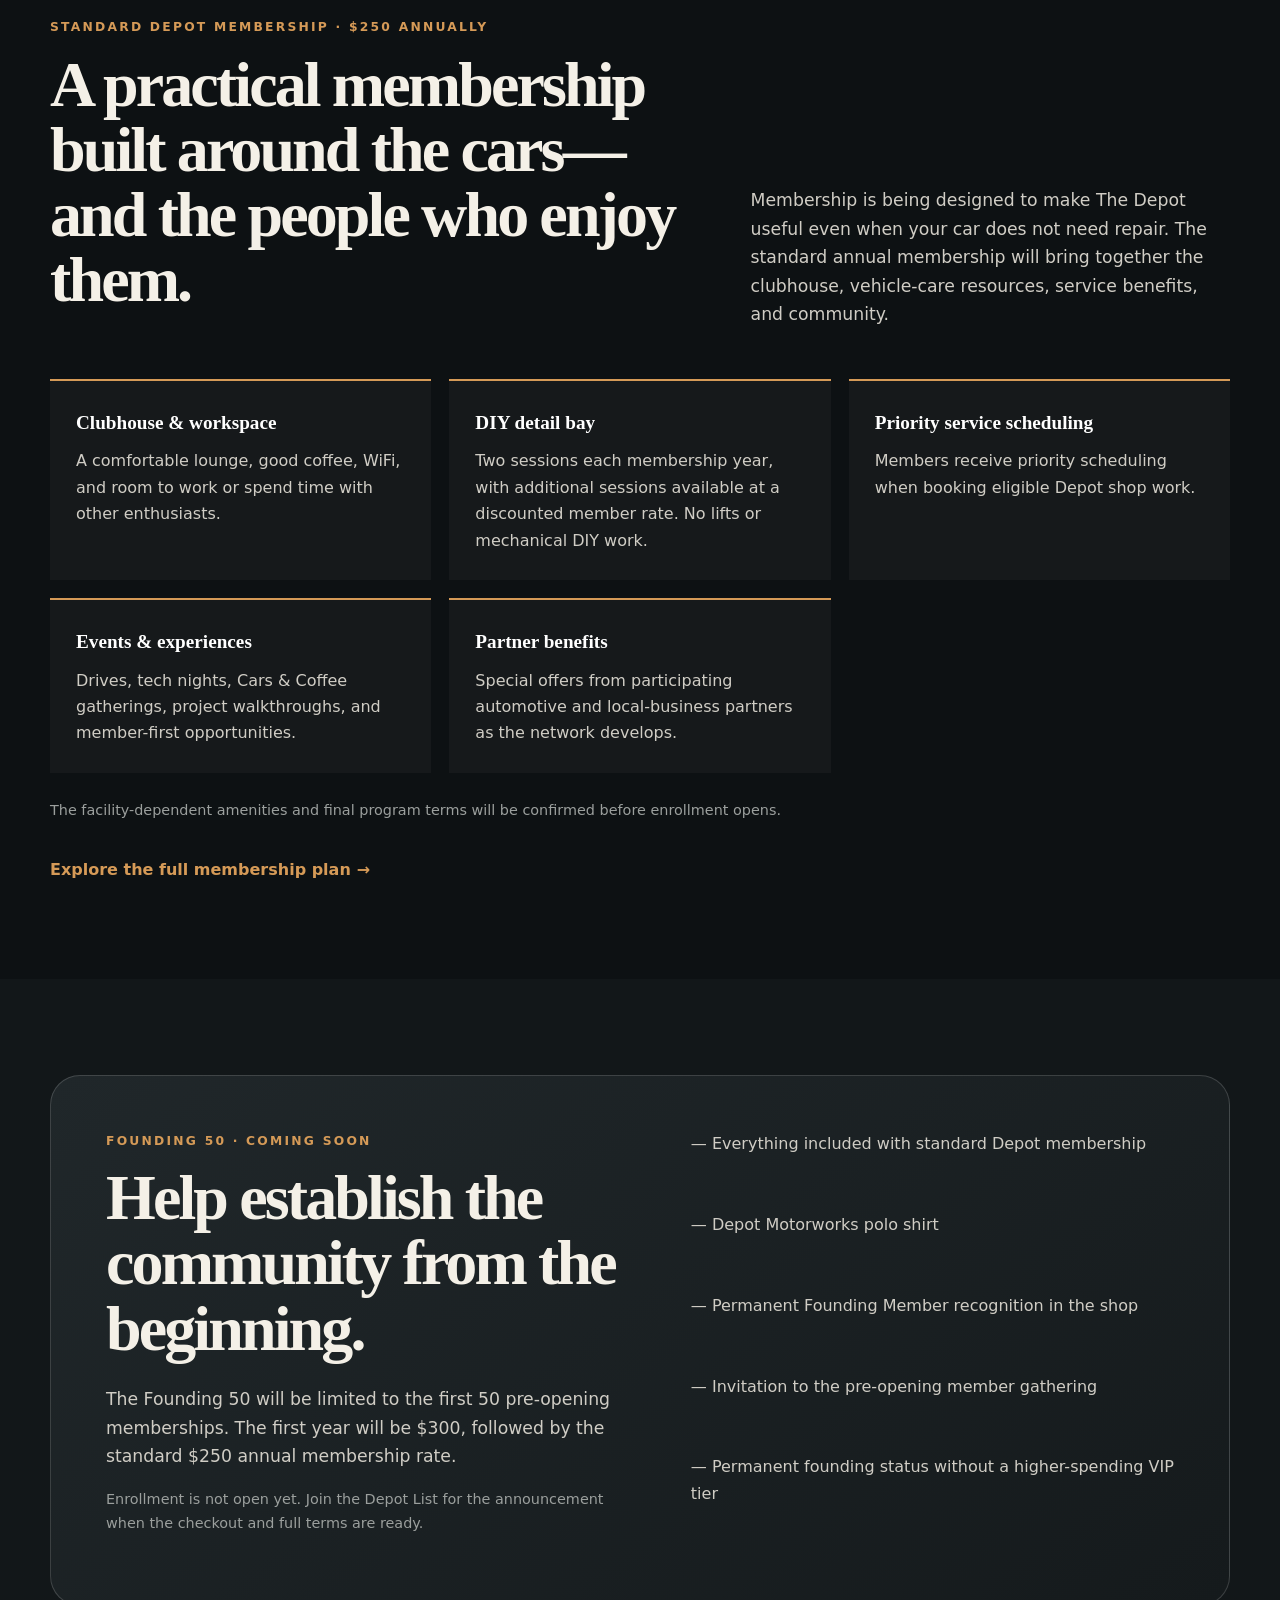
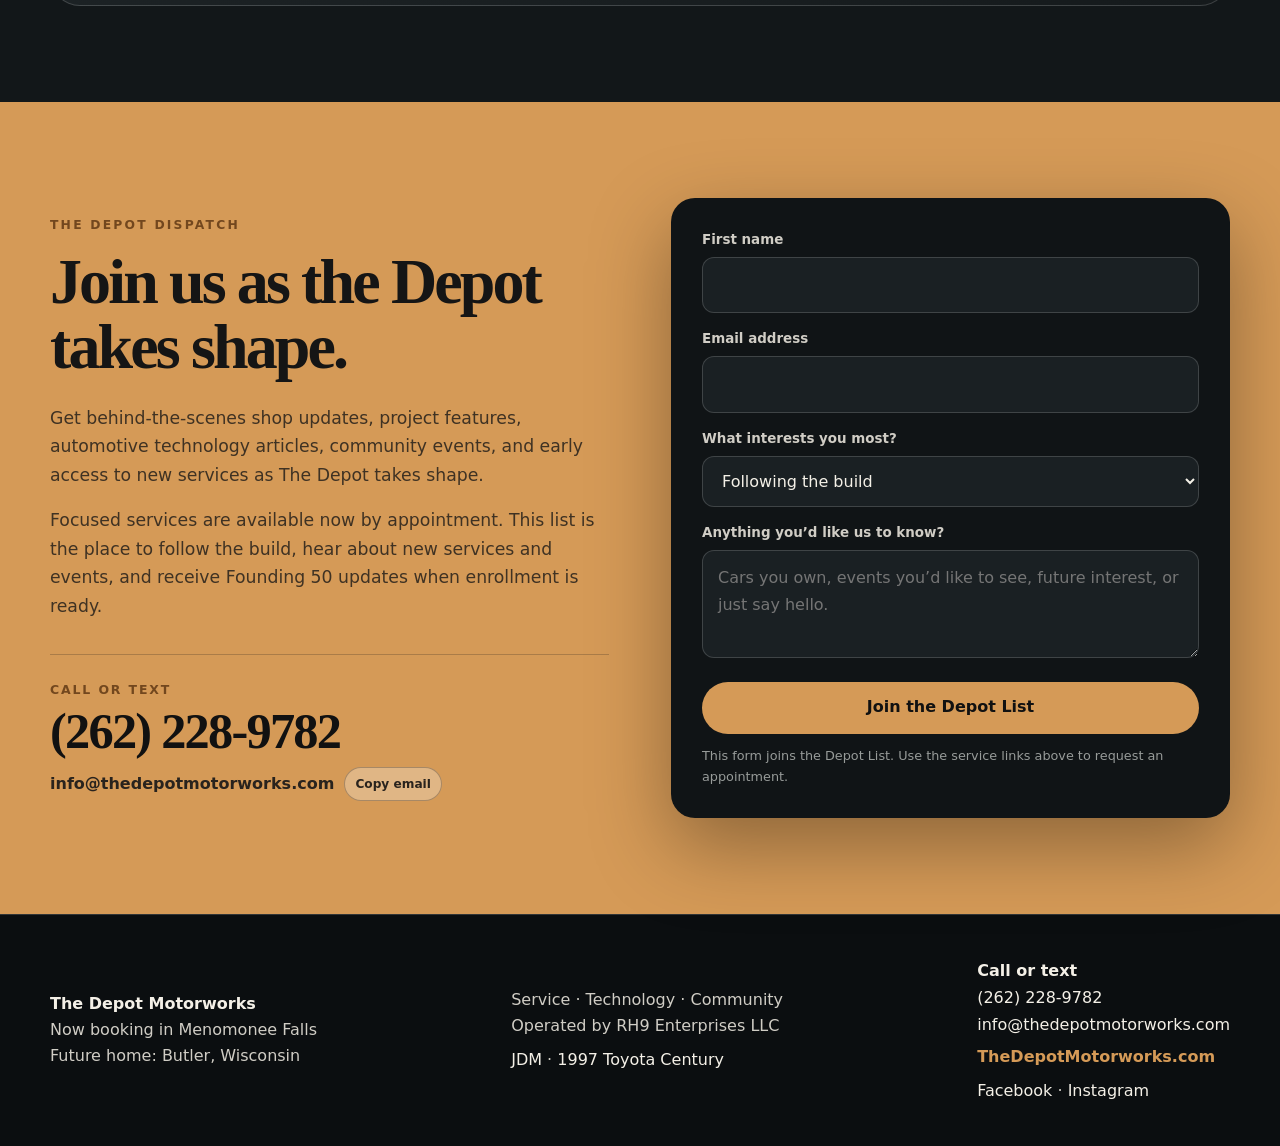
==== commit 5460f274: "Say Contact us on the homepage and drop the camera-only price. The homepage header link now reads Co" ====
--- a/index.html
+++ b/index.html
@@ -3,7 +3,7 @@
 <head>
   <meta charset="utf-8">
   <meta name="viewport" content="width=device-width, initial-scale=1">
-  <meta name="description" content="Book $99 initial auto diagnostics or OEM-style CarPlay, Android Auto, and backup-camera installation in Menomonee Falls, serving Greater Milwaukee.">
+  <meta name="description" content="Book $99 initial auto diagnostics or OEM-style CarPlay and Android Auto in Menomonee Falls, serving Greater Milwaukee. A backup camera is installed only with a CarPlay unit.">
   <title>CarPlay & Diagnostics Menomonee Falls | The Depot Motorworks</title>
   <link rel="canonical" href="https://thedepotmotorworks.com/">
   <link rel="stylesheet" href="css/styles.css">
@@ -28,7 +28,7 @@
     "telephone": "+1-262-228-9782",
     "email": "info@thedepotmotorworks.com",
     "image": "https://thedepotmotorworks.com/images/depot-hero-concept.webp",
-    "description": "Enthusiast-owned automotive diagnostics and OEM-style CarPlay, Android Auto, and backup-camera installation by appointment.",
+    "description": "Enthusiast-owned automotive diagnostics and OEM-style CarPlay and Android Auto installation by appointment. A backup camera is installed only with a CarPlay unit.",
     "priceRange": "$$",
     "areaServed": [
       {"@type": "City", "name": "Menomonee Falls"},
@@ -75,7 +75,7 @@
       <a href="/#story">Our Story</a>
       <a href="/depot-dispatch">Depot Dispatch</a>
       <a href="/membership">Membership</a>
-      <a href="/#contact">Contact</a>
+      <a href="/#contact">Contact us</a>
     </nav>
   </div>
 </header>
@@ -109,7 +109,7 @@
         <article class="launch-service-card">
           <div class="price-kicker">OEM+ Technology Upgrades</div>
           <div class="service-price"><small>Starting at</small><span>$499</span></div>
-          <p>Factory-system CarPlay integration, backup cameras, bundled installations, and vehicle-specific Android replacement head units for compatible vehicles.</p>
+          <p>Factory-system CarPlay integration and vehicle-specific Android replacement head units for compatible vehicles. A backup camera is installed only with a CarPlay unit, from $899 plus tax.</p>
           <a class="text-link" href="/carplay-upgrades">Review upgrade options</a>
         </article>
       </div>
@@ -162,7 +162,7 @@
         <article class="card"><div class="card-number">05</div><h3>Electrical Diagnostics</h3><p>Electrical faults, charging and starting concerns, modules, accessories, and difficult intermittent issues.</p></article>
         <article class="card specialty-card"><div class="card-number">06</div><h3>JDM Parts &amp; Vehicle Sourcing</h3><p>OEM and aftermarket parts sourcing, specialty vehicle sourcing, import guidance, and partner-supported JDM service and maintenance.</p><a class="text-link" href="#dispatch">Ask us about your JDM needs</a></article>
         <article class="card"><div class="card-number">07</div><h3>Community Events &amp; Cars &amp; Coffee</h3><p>Cars &amp; coffee, workshops, guest speakers, project nights, and gatherings built around the people who make the hobby worthwhile.</p></article>
-        <article class="card available-card"><div class="card-topline"><div class="card-number">AVAILABLE NOW</div><span class="available-badge">From $499</span></div><h3>OEM+ Technology Upgrades</h3><p>Wireless Apple CarPlay, wireless Android Auto, and OEM-style backup camera integration for compatible Porsche, BMW, Mercedes-Benz, Audi, and other vehicles.</p><a class="text-link" href="/carplay-upgrades">See real installations</a></article>
+        <article class="card available-card"><div class="card-topline"><div class="card-number">AVAILABLE NOW</div><span class="available-badge">From $499</span></div><h3>OEM+ Technology Upgrades</h3><p>Wireless Apple CarPlay and wireless Android Auto for compatible Porsche, BMW, Mercedes-Benz, Audi, and other vehicles. A backup camera is installed only with a CarPlay unit, from $899 plus tax.</p><a class="text-link" href="/carplay-upgrades">See real installations</a></article>
       </div>
     </div>
   </section>
--- a/css/styles.css
+++ b/css/styles.css
@@ -121,6 +121,7 @@
   color: var(--muted);
   font-size: .93rem;
 }
+.nav-links a { white-space: nowrap; }
 .menu-toggle {
   display: none;
   border: 0;
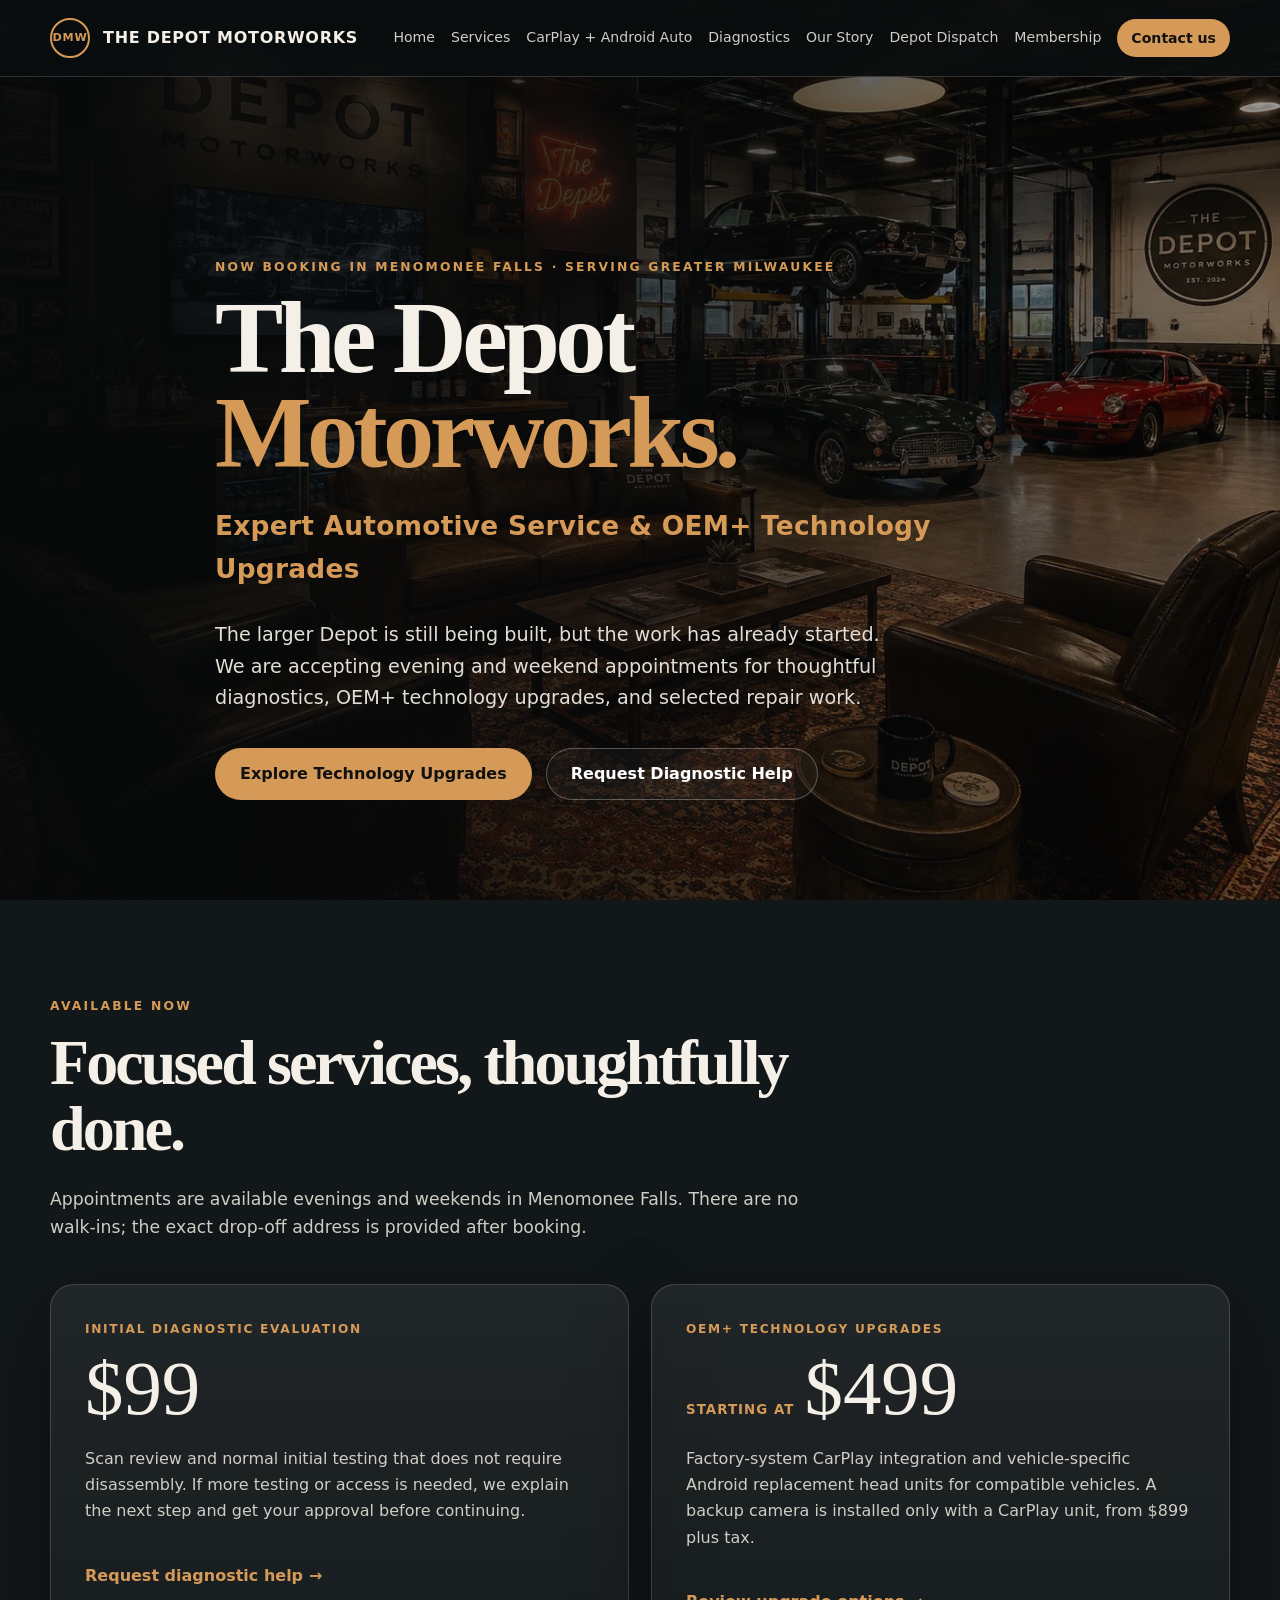
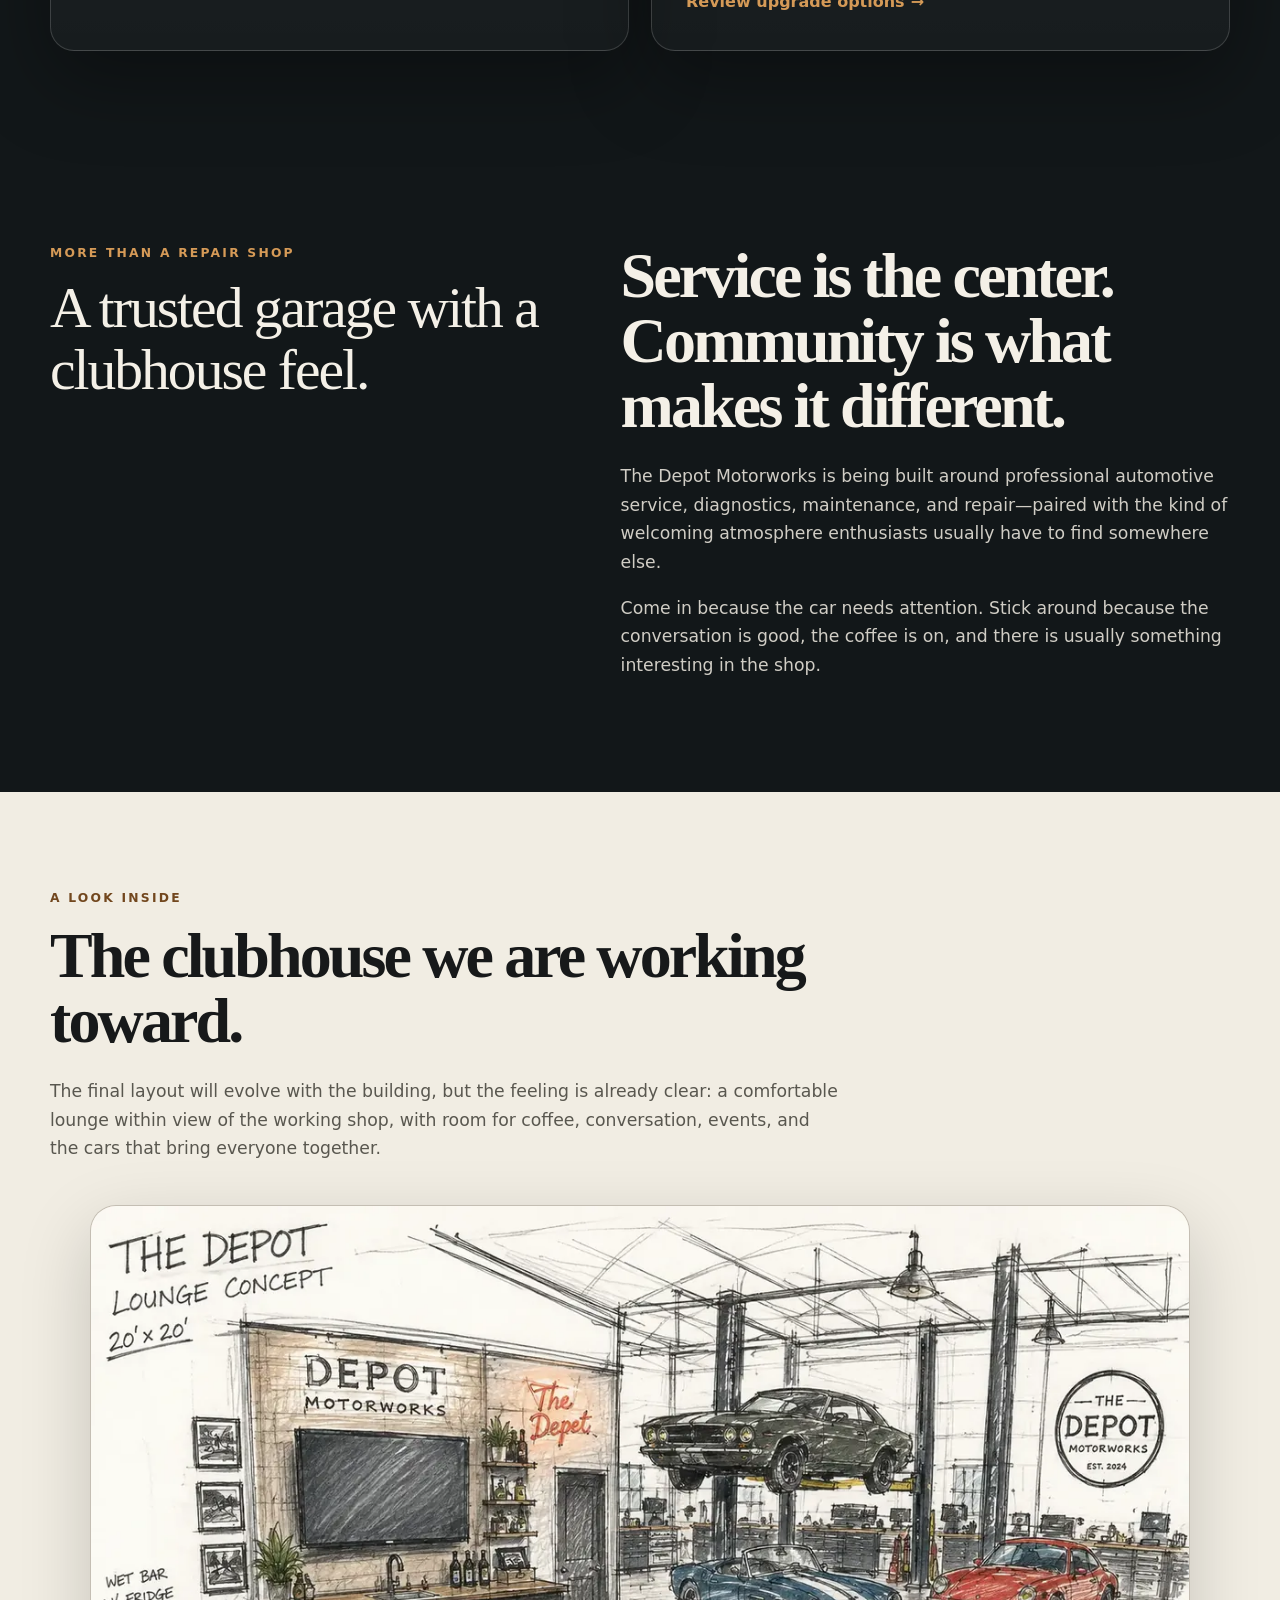
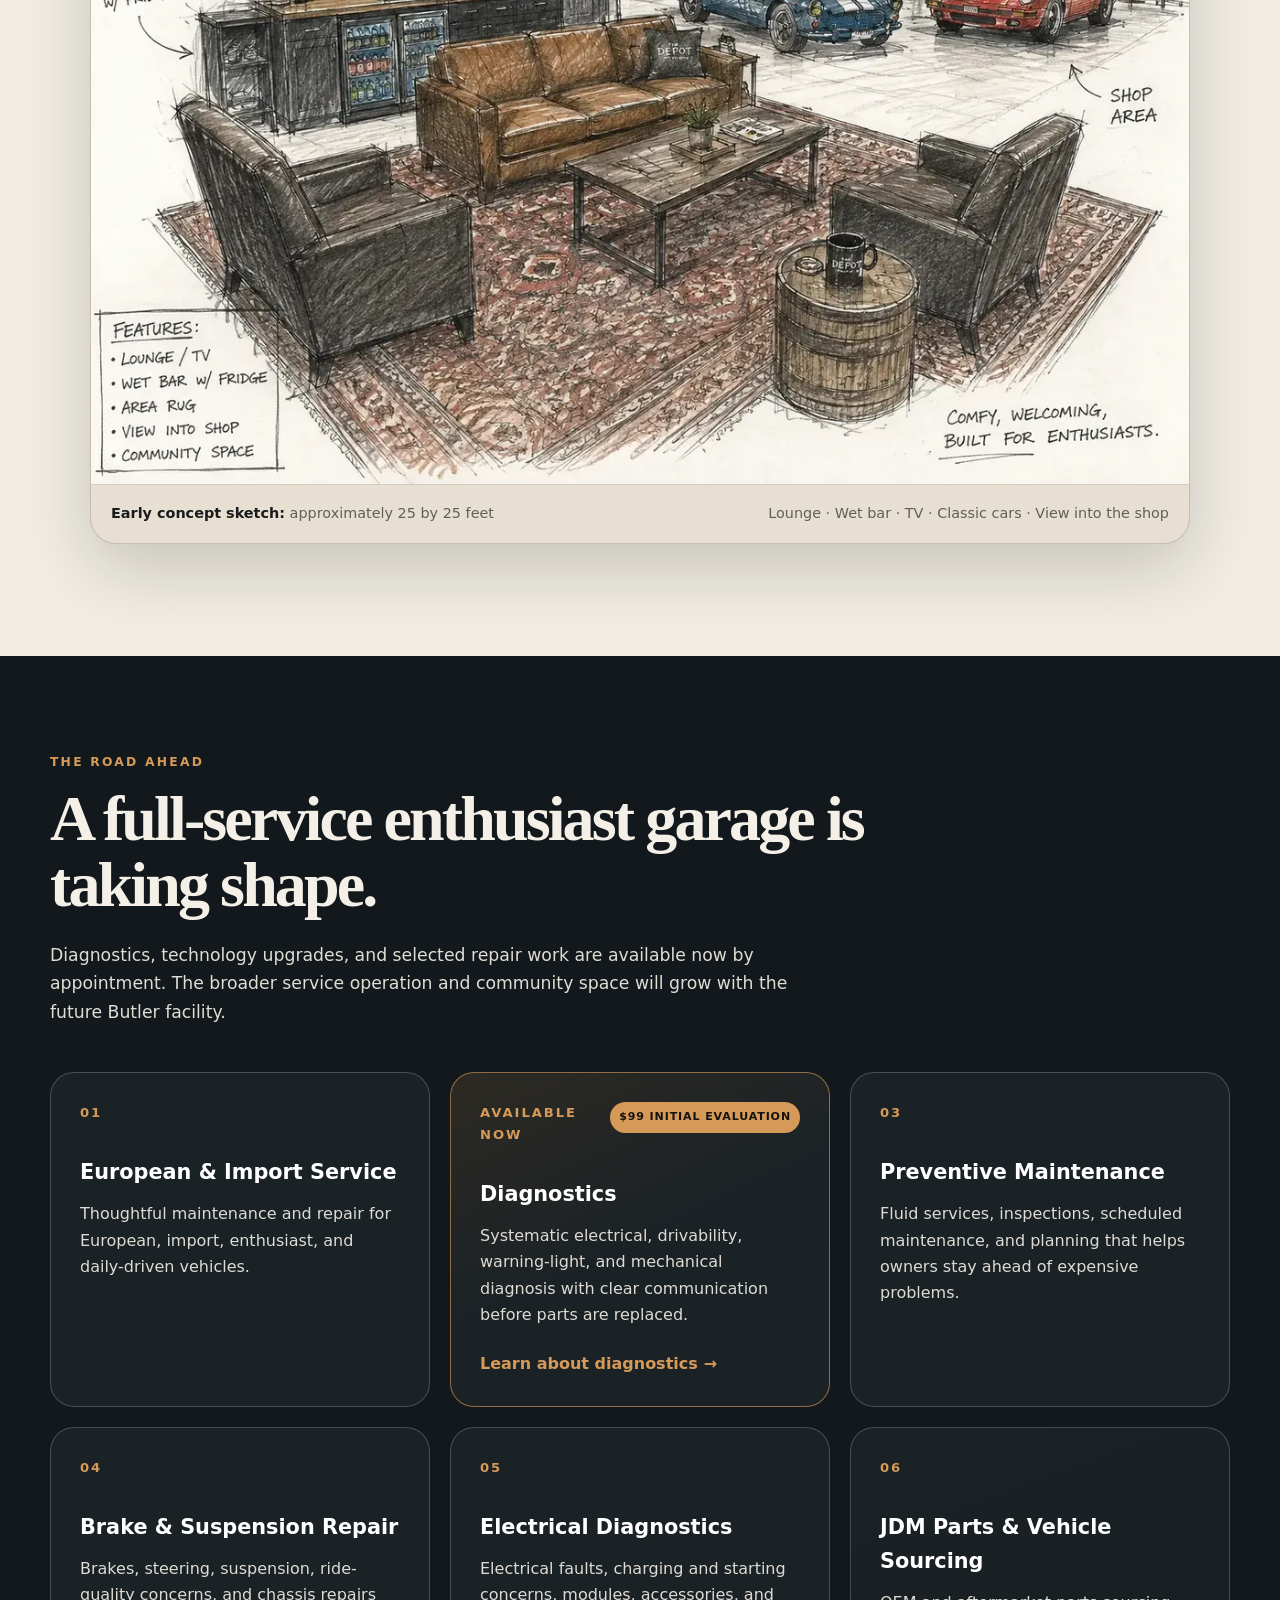
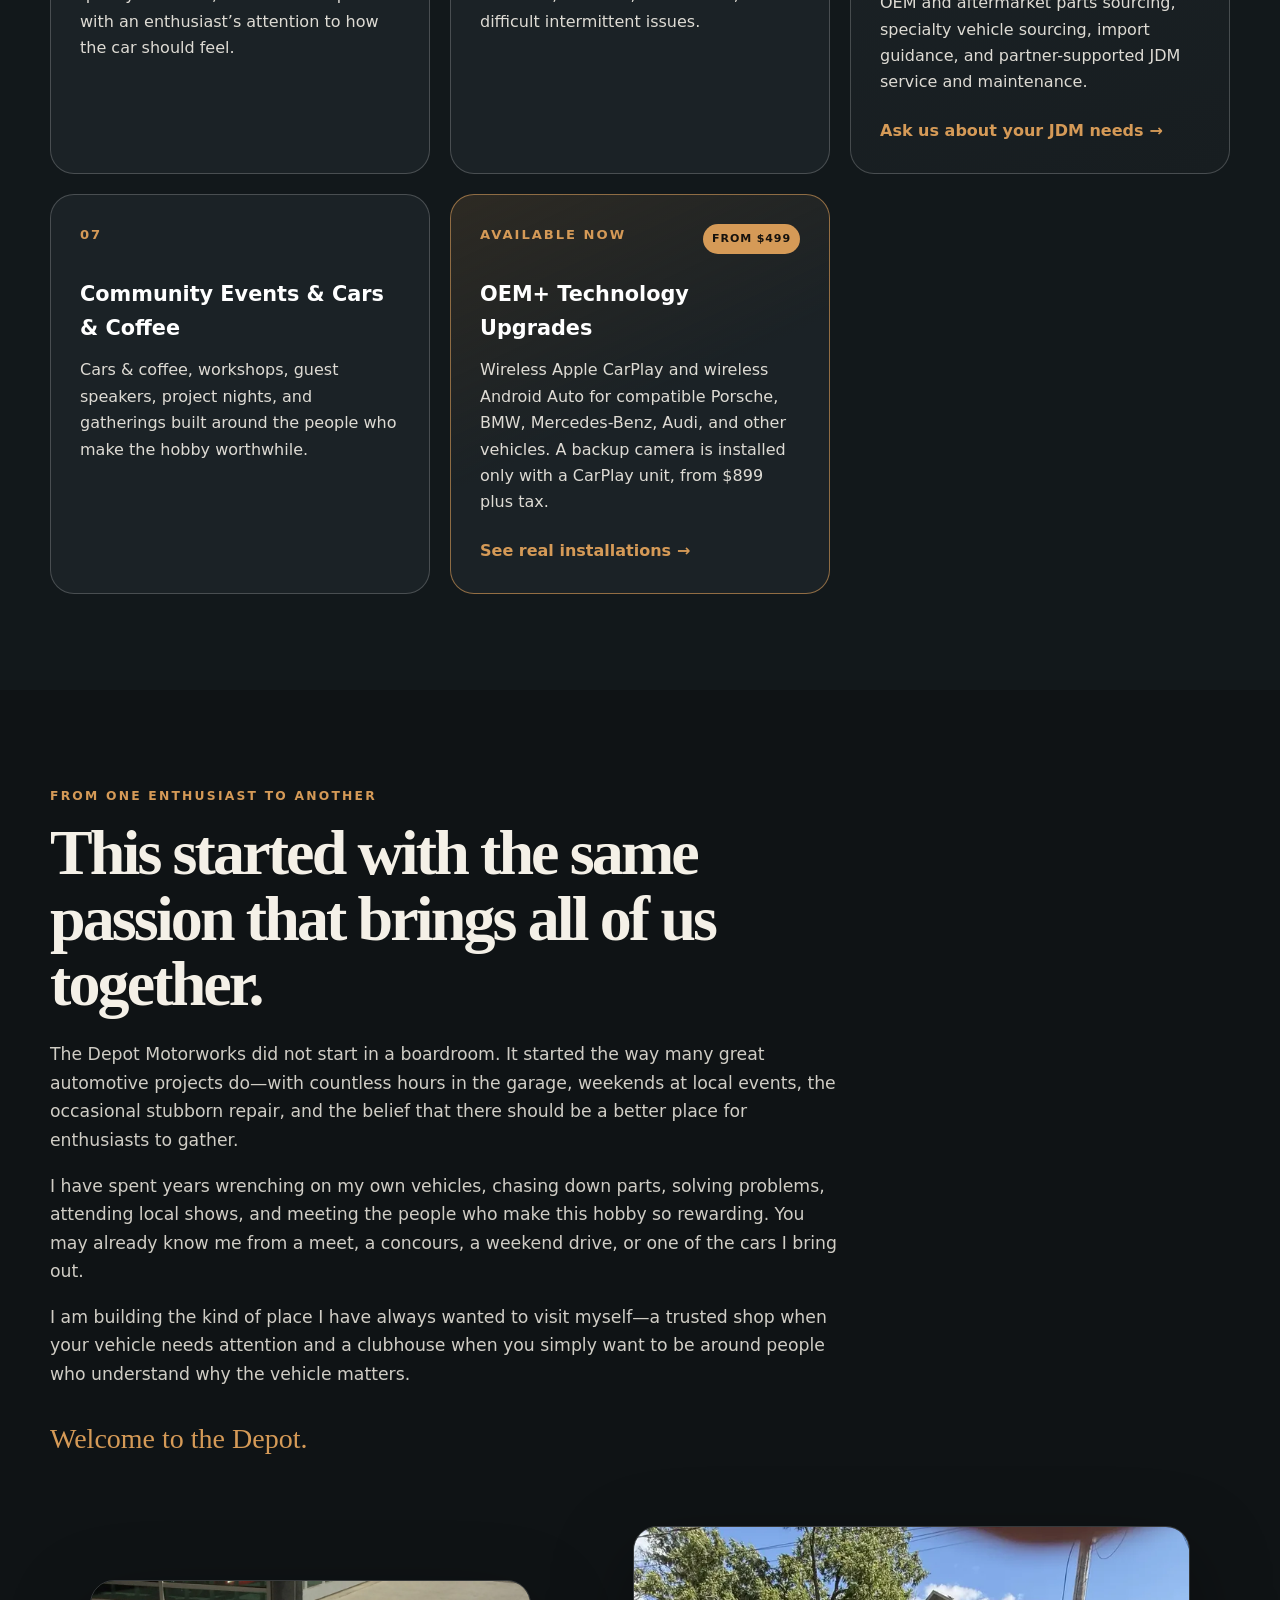
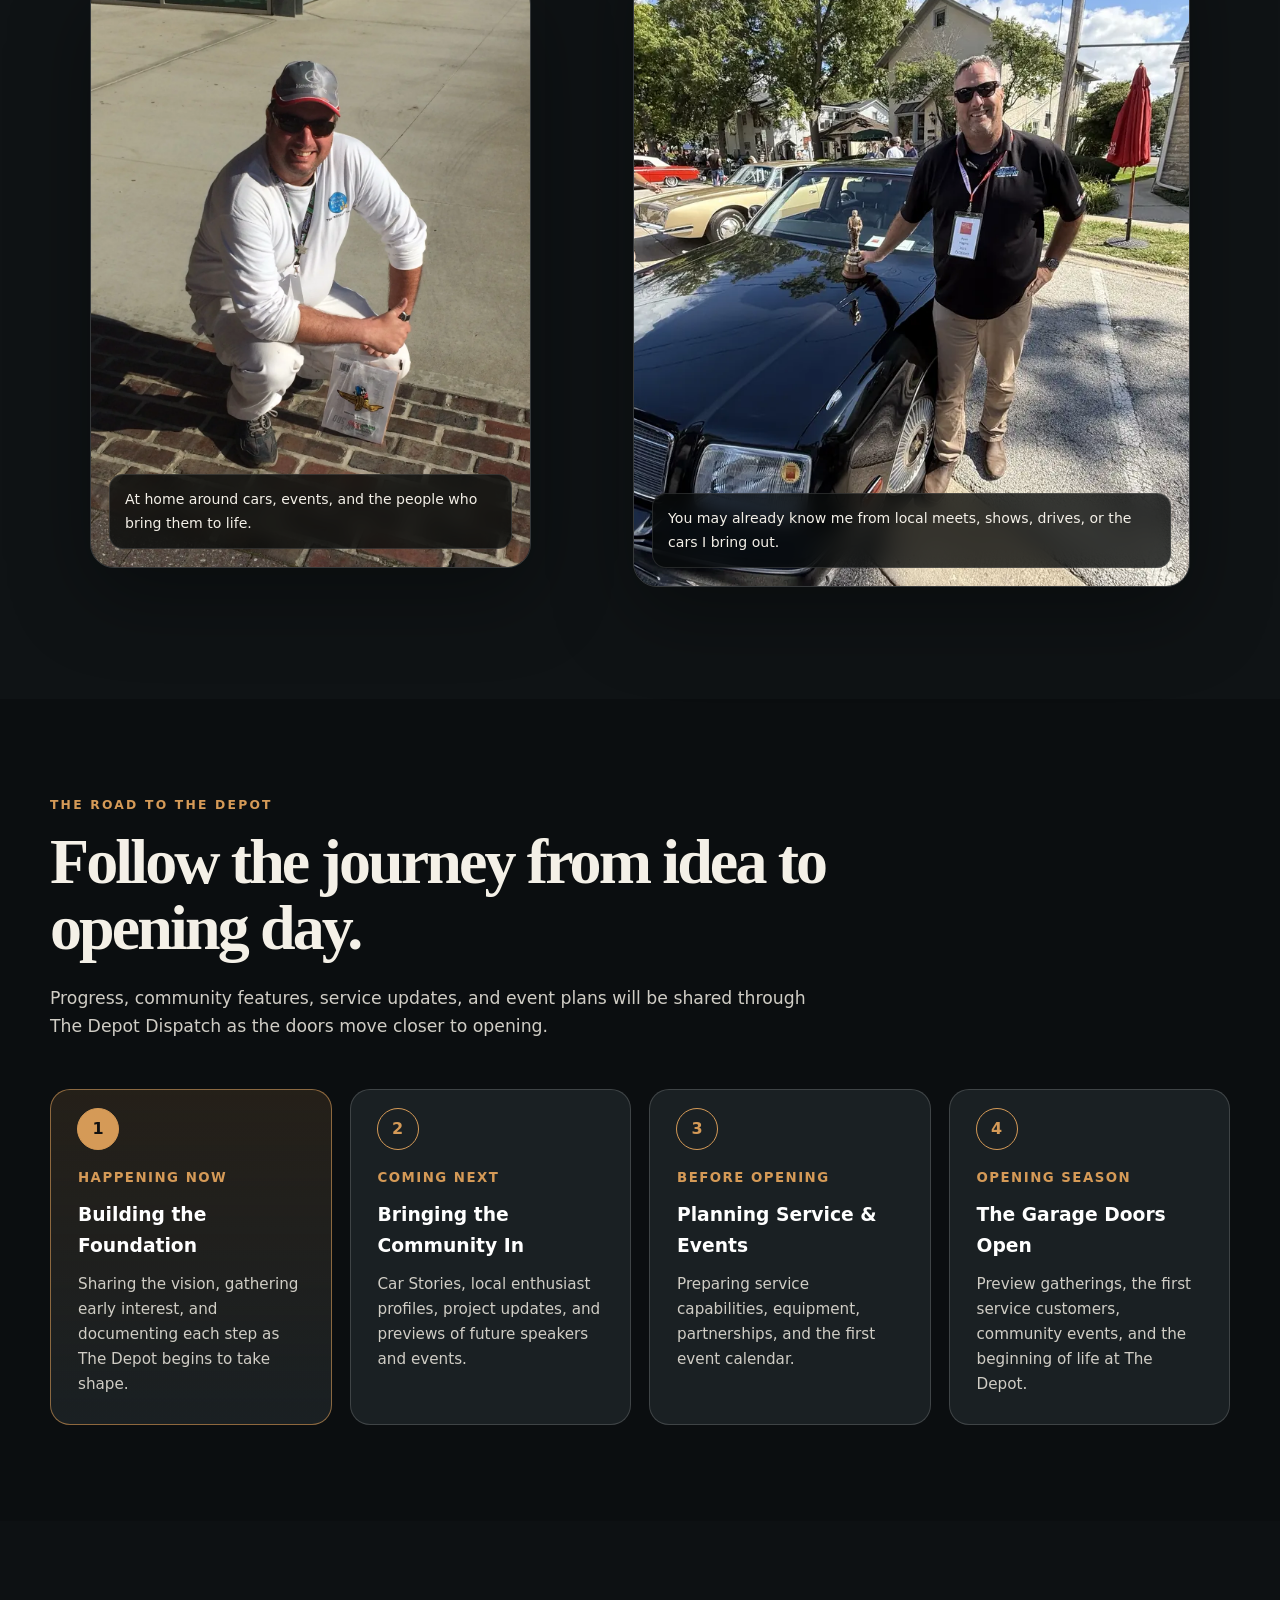
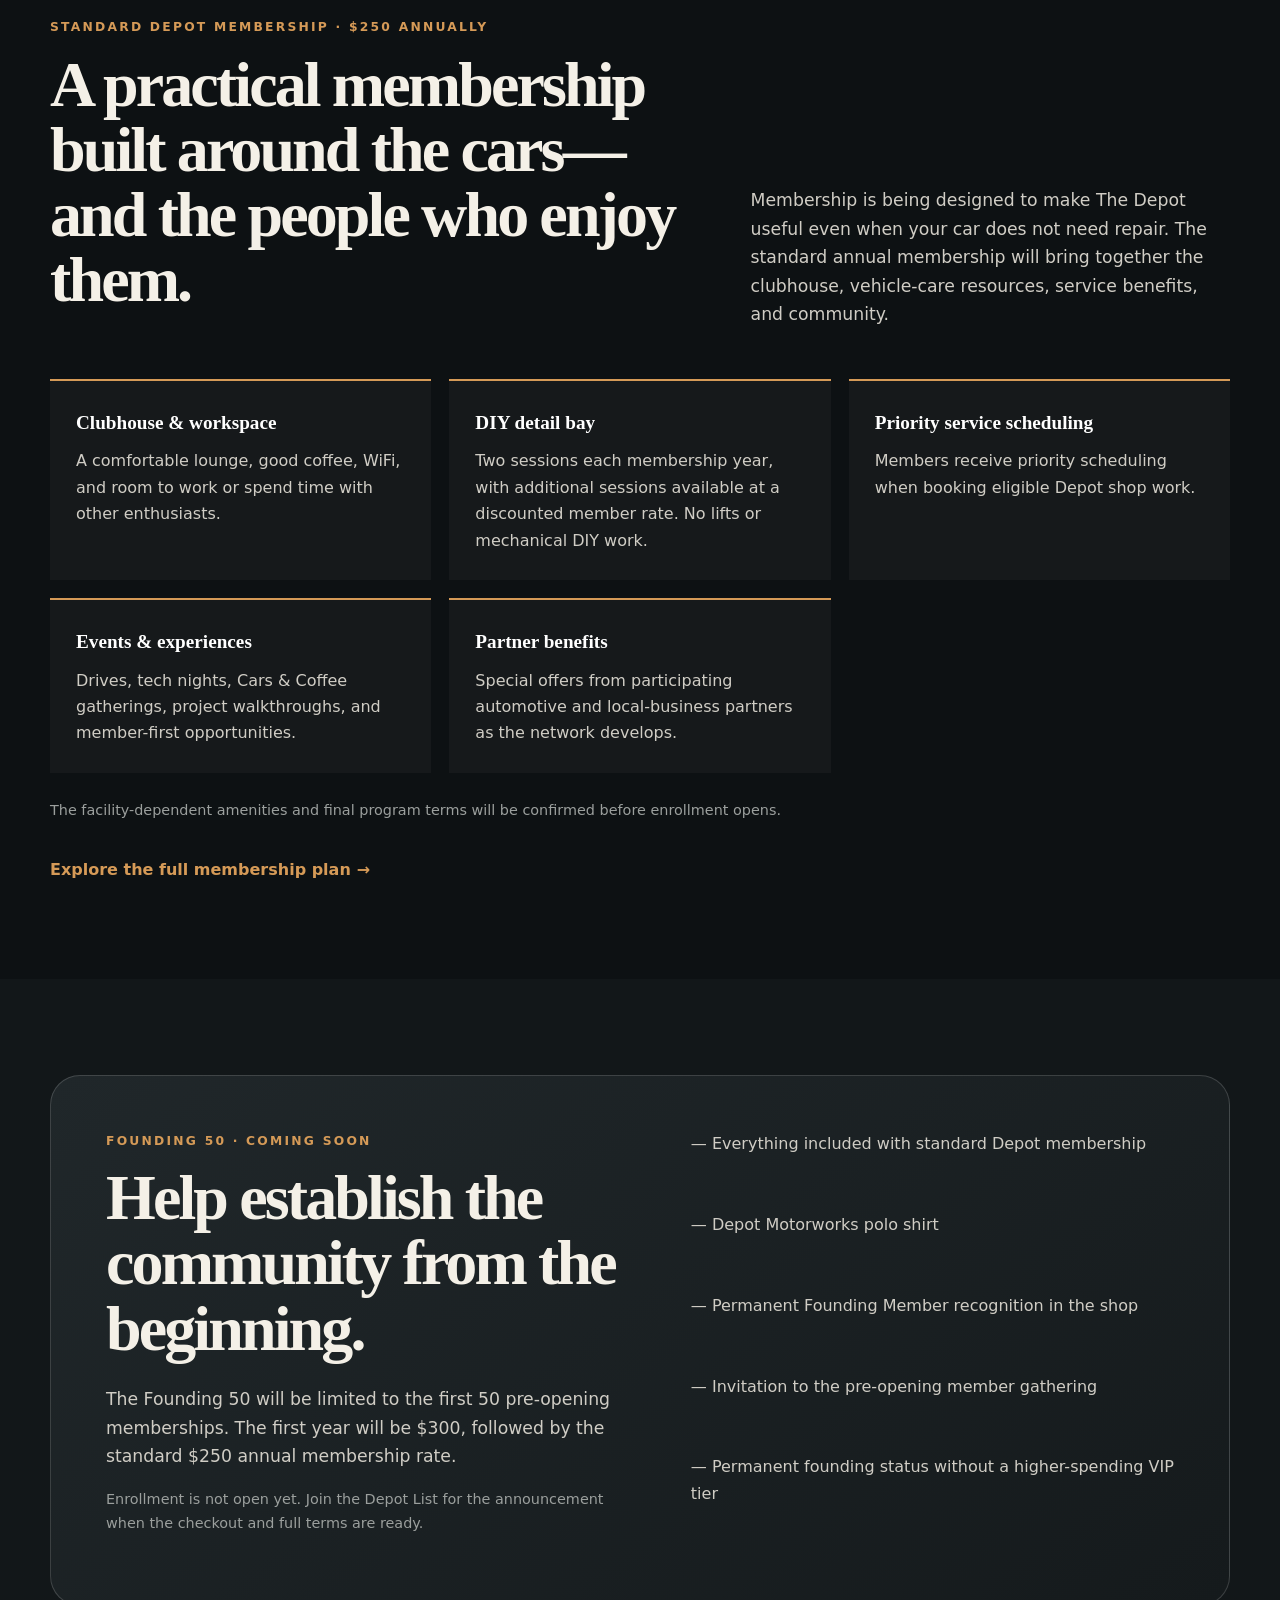
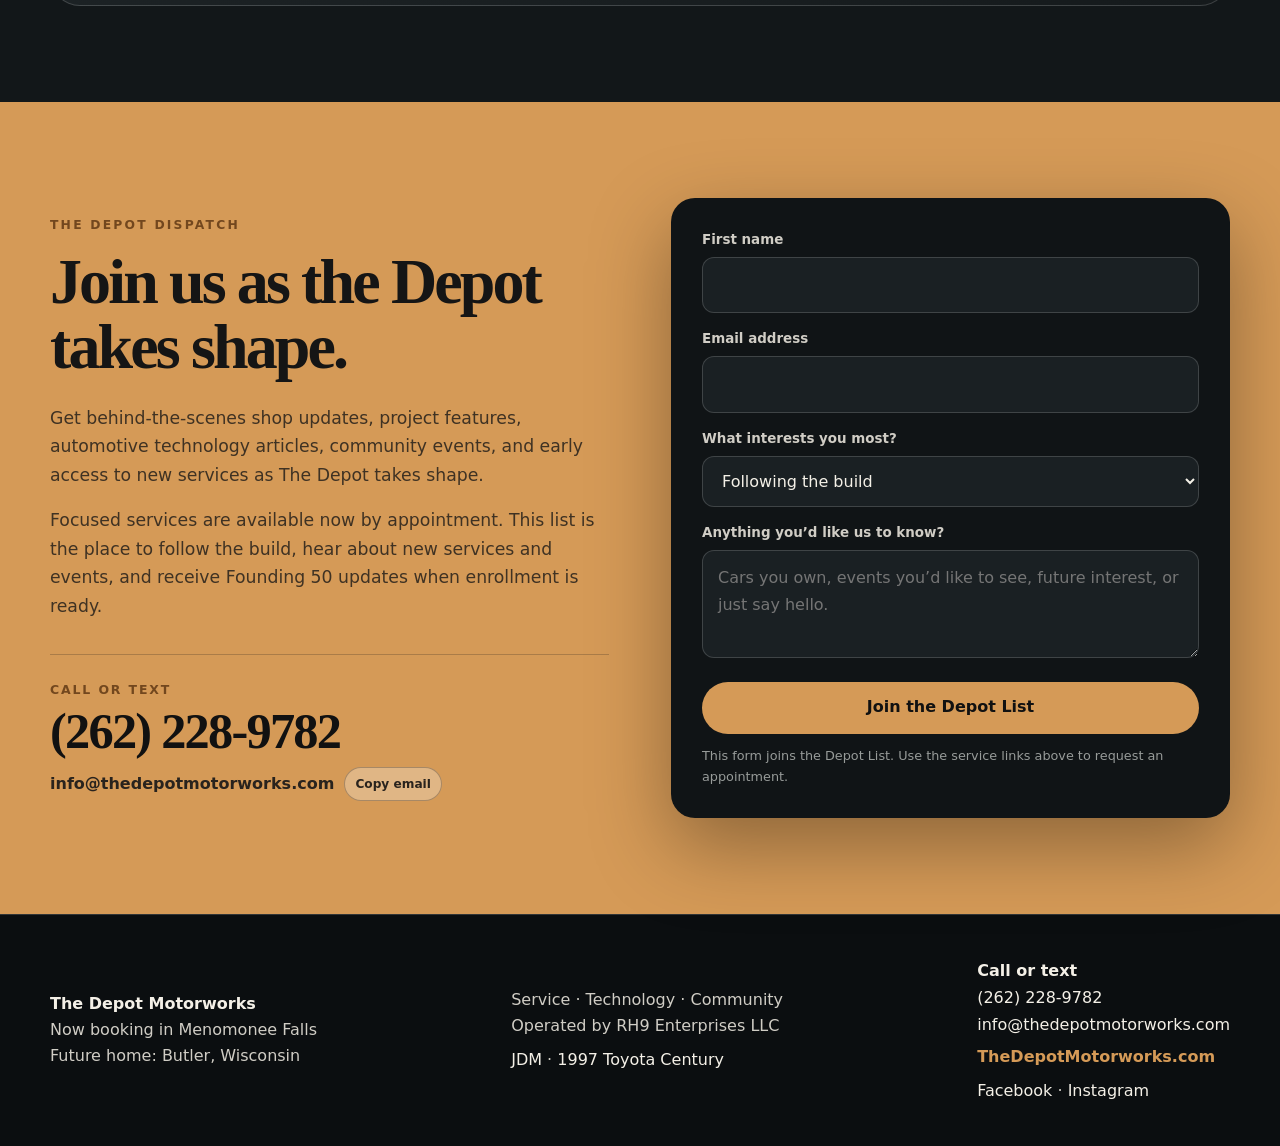
==== commit bf81a42c: "Make Contact us a header button on every page. The nav label was only updated on the homepage, and t" ====
--- a/index.html
+++ b/index.html
@@ -75,7 +75,7 @@
       <a href="/#story">Our Story</a>
       <a href="/depot-dispatch">Depot Dispatch</a>
       <a href="/membership">Membership</a>
-      <a href="/#contact">Contact us</a>
+      <a class="nav-contact" href="/#contact">Contact us</a>
     </nav>
   </div>
 </header>
@@ -305,9 +305,9 @@
   </section>
 
 
-  <section class="section signup" id="dispatch"><span id="contact" class="anchor-offset"></span>
+  <section class="section signup" id="dispatch">
     <div class="container signup-grid">
-      <div>
+      <div id="contact">
         <div class="eyebrow">The Depot Dispatch</div>
         <h2 class="section-title">Join us as the Depot takes shape.</h2>
         <p class="copy">
--- a/css/styles.css
+++ b/css/styles.css
@@ -99,10 +99,12 @@
 }
 .brand {
   display: flex;
+  flex: 0 0 auto;
   align-items: center;
   gap: 13px;
   font-weight: 850;
   letter-spacing: .045em;
+  white-space: nowrap;
 }
 .brand-mark {
   width: 40px;
@@ -117,11 +119,35 @@
 .nav-links {
   display: flex;
   align-items: center;
-  gap: 24px;
+  gap: 16px;
   color: var(--muted);
-  font-size: .93rem;
+  font-size: .88rem;
 }
 .nav-links a { white-space: nowrap; }
+.nav-contact {
+  display: inline-flex;
+  flex: 0 0 auto;
+  align-items: center;
+  justify-content: center;
+  min-height: 38px;
+  padding: 0 14px;
+  border-radius: 999px;
+  color: #111;
+  background: var(--copper);
+  font-weight: 800;
+  line-height: 1;
+  white-space: nowrap;
+  text-decoration: none;
+}
+.nav-contact:hover,
+.nav-contact:focus-visible {
+  color: #111;
+  background: #e4b074;
+}
+.nav-contact:focus-visible {
+  outline: 2px solid #fff;
+  outline-offset: 3px;
+}
 .menu-toggle {
   display: none;
   border: 0;
@@ -489,6 +515,8 @@
   .standard-membership-grid { grid-template-columns: repeat(2, minmax(0, 1fr)); }
   .cards { grid-template-columns: 1fr 1fr; }
   .roadmap { grid-template-columns: 1fr 1fr; }
+}
+@media (max-width: 1032px) {
   .nav-links {
     position: absolute;
     top: 76px;
@@ -497,12 +525,18 @@
     display: none;
     flex-direction: column;
     align-items: stretch;
+    max-height: calc(100dvh - 96px);
+    overflow: auto;
     padding: 20px;
     border: 1px solid var(--line);
     border-radius: 18px;
     background: #111719;
   }
   .nav-links.open { display: flex; }
+  .nav-links .nav-contact {
+    min-height: 48px;
+    margin-top: 6px;
+  }
   .menu-toggle { display: block; }
 }
 @media (max-width: 650px) {
@@ -631,7 +665,7 @@
 /* Version 2: service-led positioning + OEM+ technology portfolio */
 .hero-kicker { margin: 24px 0 0; color: var(--copper); font-size: clamp(1.15rem,2.3vw,1.65rem); font-weight: 850; letter-spacing: .01em; }
 .specialty-card { background: linear-gradient(160deg,#1b2226,#171d20); }
-.anchor-offset { position:absolute; transform:translateY(-100px); }
+#contact { scroll-margin-top: 96px; }
 
 .carplay-hero-grid { display:grid; grid-template-columns: 1.03fr .97fr; gap:56px; align-items:center; }
 .carplay-photo-hero { padding-bottom:80px; }
@@ -661,7 +695,16 @@
 .interest-checks legend { padding:0 8px; color:var(--muted); font-size:.84rem; font-weight:750; }
 .interest-checks label { display:flex; align-items:center; gap:9px; margin:0; color:var(--paper); font-weight:600; }
 .interest-checks input { width:auto; }
-@media (max-width: 1050px) { .header-inner { gap:14px; } .nav-links { gap:15px; font-size:.86rem; } }
+@media (max-width: 1240px) {
+  .header-inner { gap: 12px; }
+  .nav-links { gap: 12px; font-size: .84rem; }
+  .nav-contact { padding: 0 12px; }
+}
+@media (max-width: 1040px) {
+  .header-inner { gap: 10px; }
+  .nav-links { gap: 10px; font-size: .8rem; }
+  .nav-contact { min-height: 36px; padding: 0 10px; }
+}
 @media (max-width: 940px) { .carplay-hero-grid { grid-template-columns:1fr; } .hero-install-photo { max-width:650px; aspect-ratio:16/10; } .gallery-grid figure,.gallery-grid .gallery-feature { grid-column:span 6; } }
 @media (max-width: 760px) { .launch-service-grid, .pricing-grid { grid-template-columns:1fr; } }
 @media (max-width: 650px) { .before-after-grid,.wide-install-grid,.interest-checks { grid-template-columns:1fr; } .install-card img,.wide-install-grid .install-card img { height:auto; max-height:520px; } .gallery-grid figure,.gallery-grid .gallery-feature { grid-column:1/-1; } .gallery-grid img,.gallery-grid .gallery-feature img { height:auto; } }
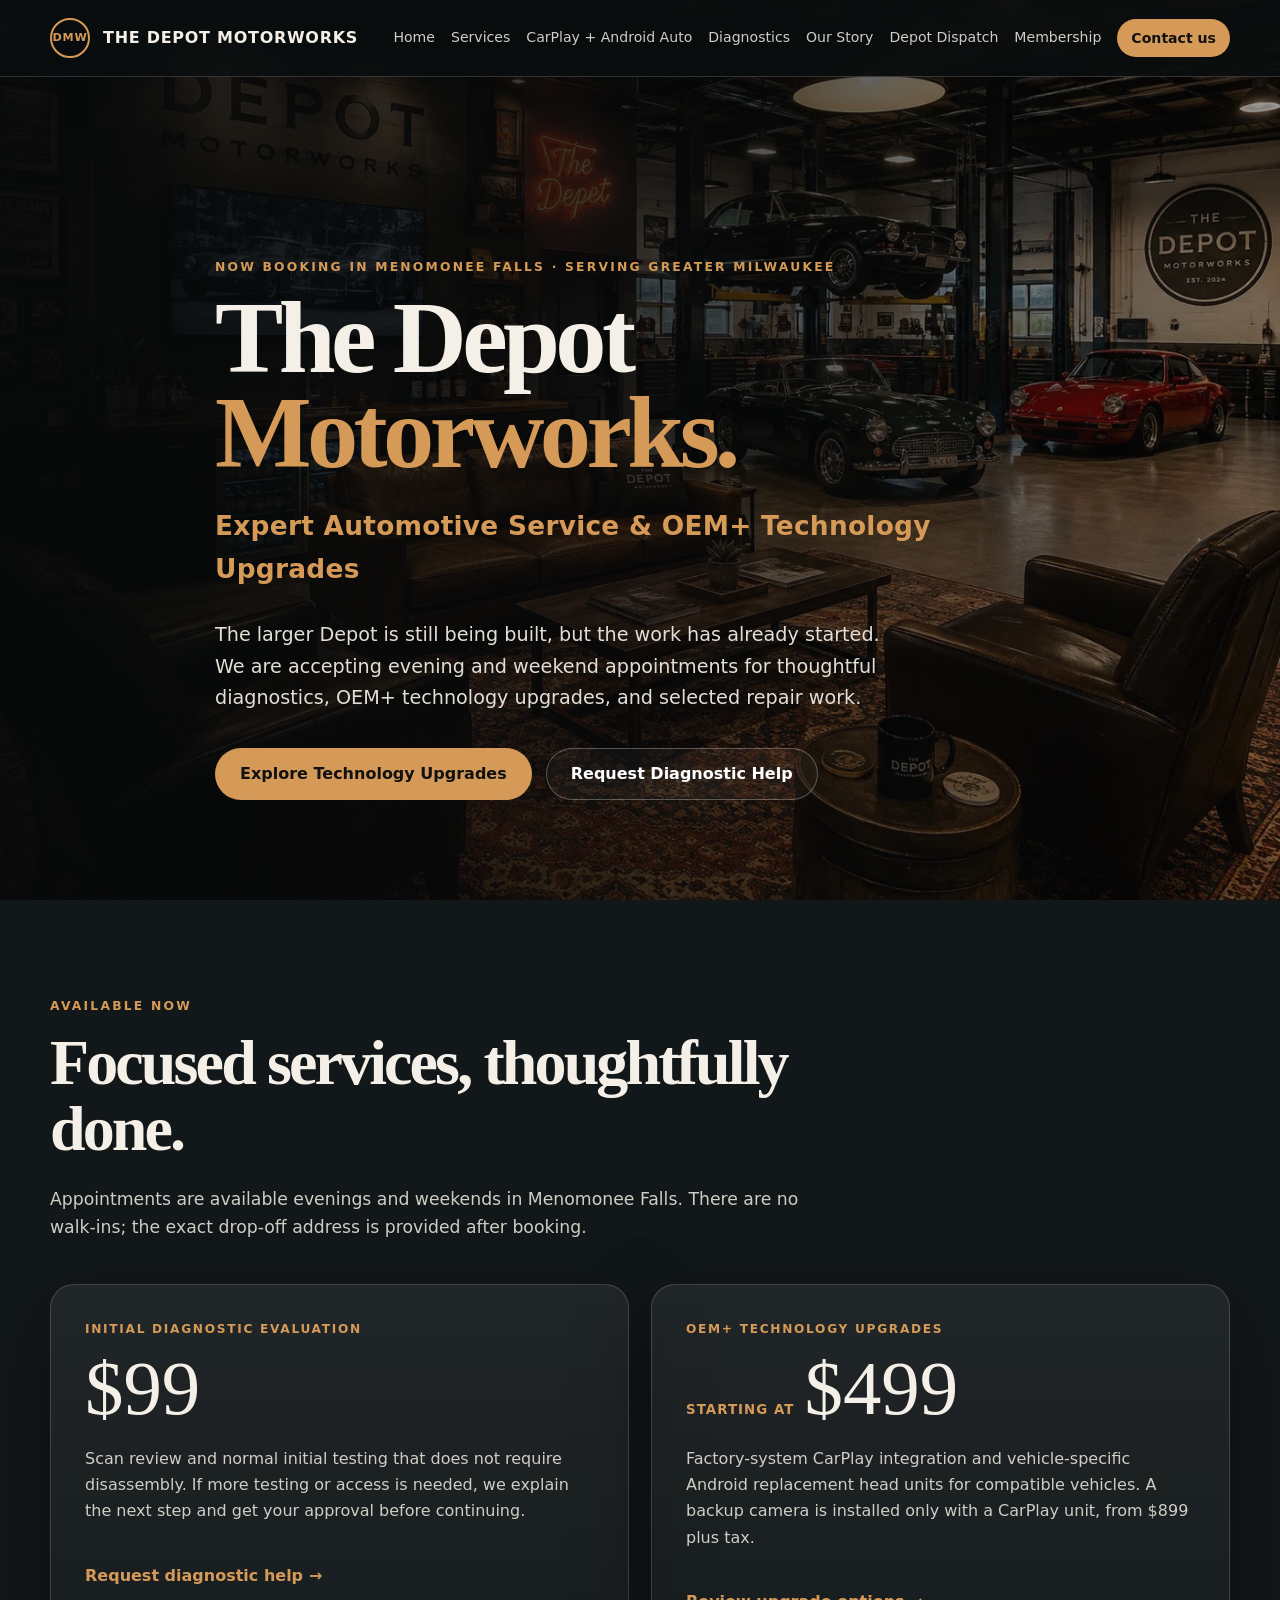
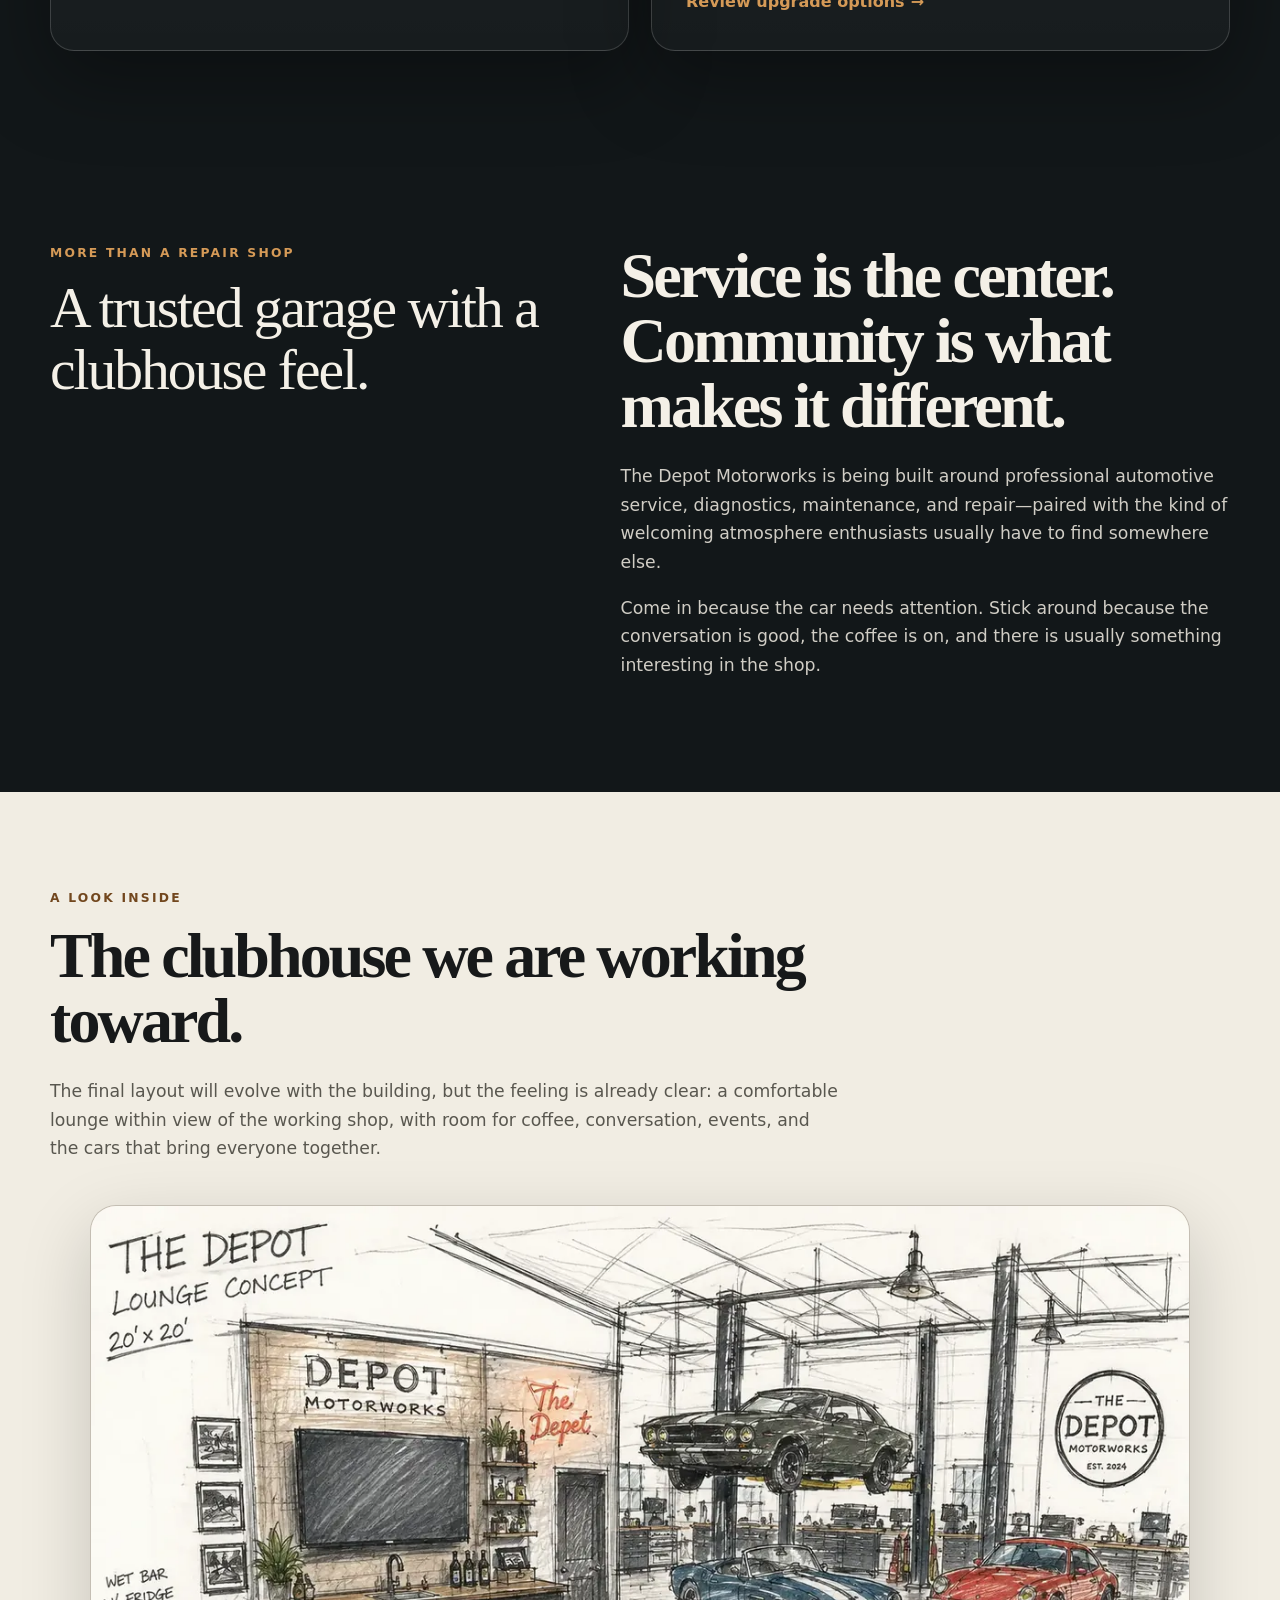
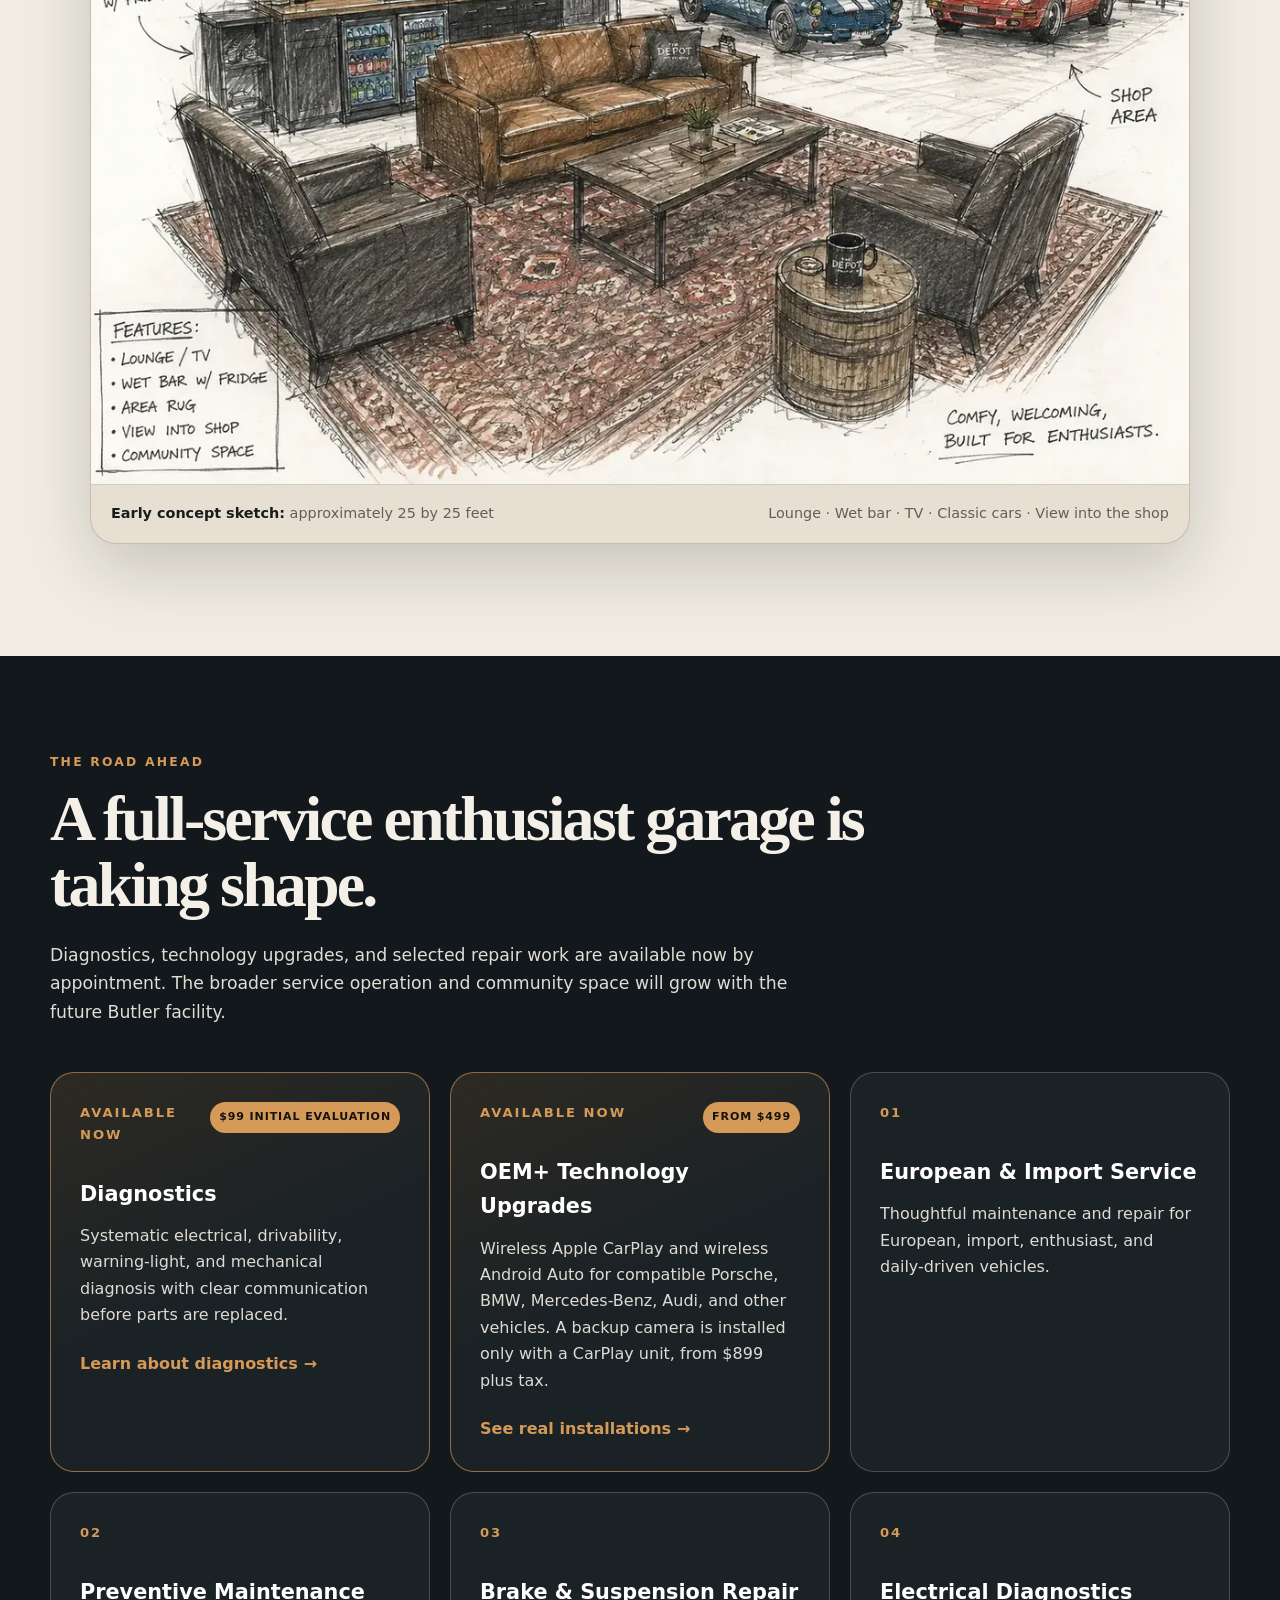
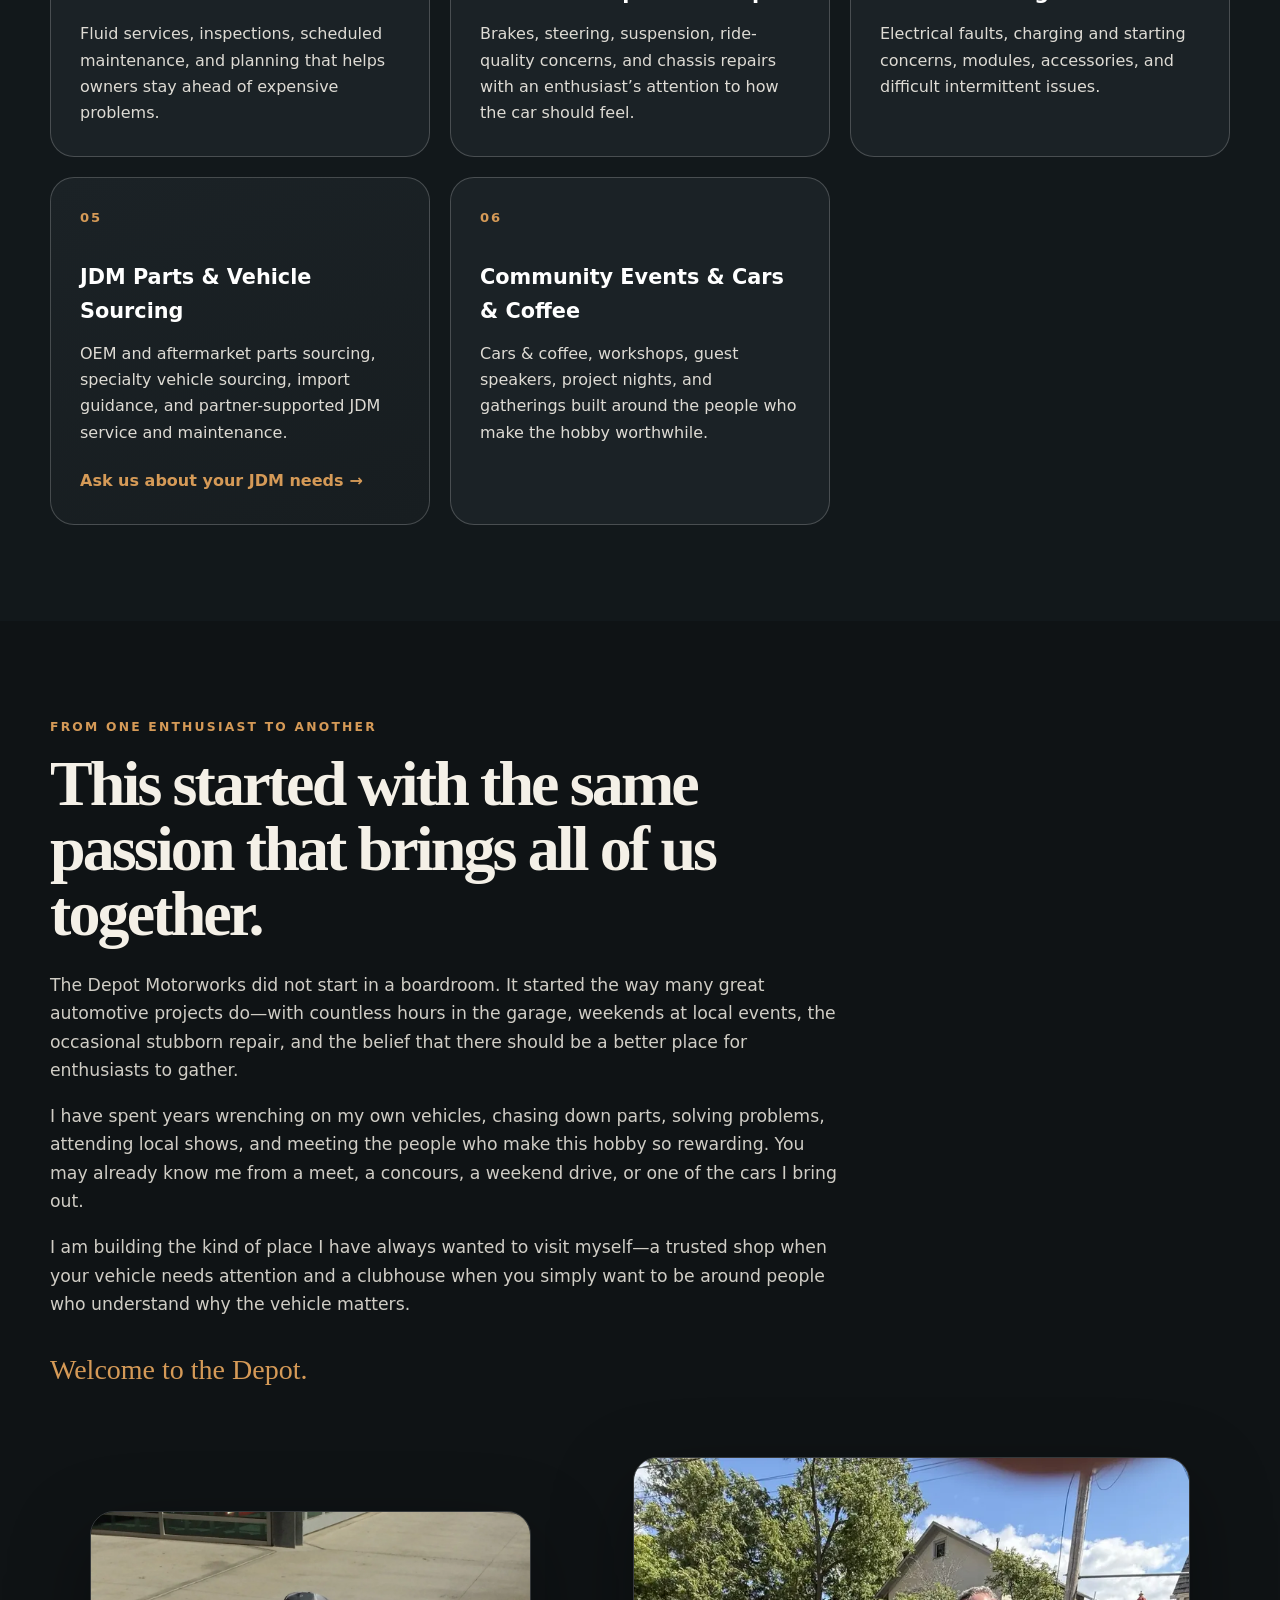
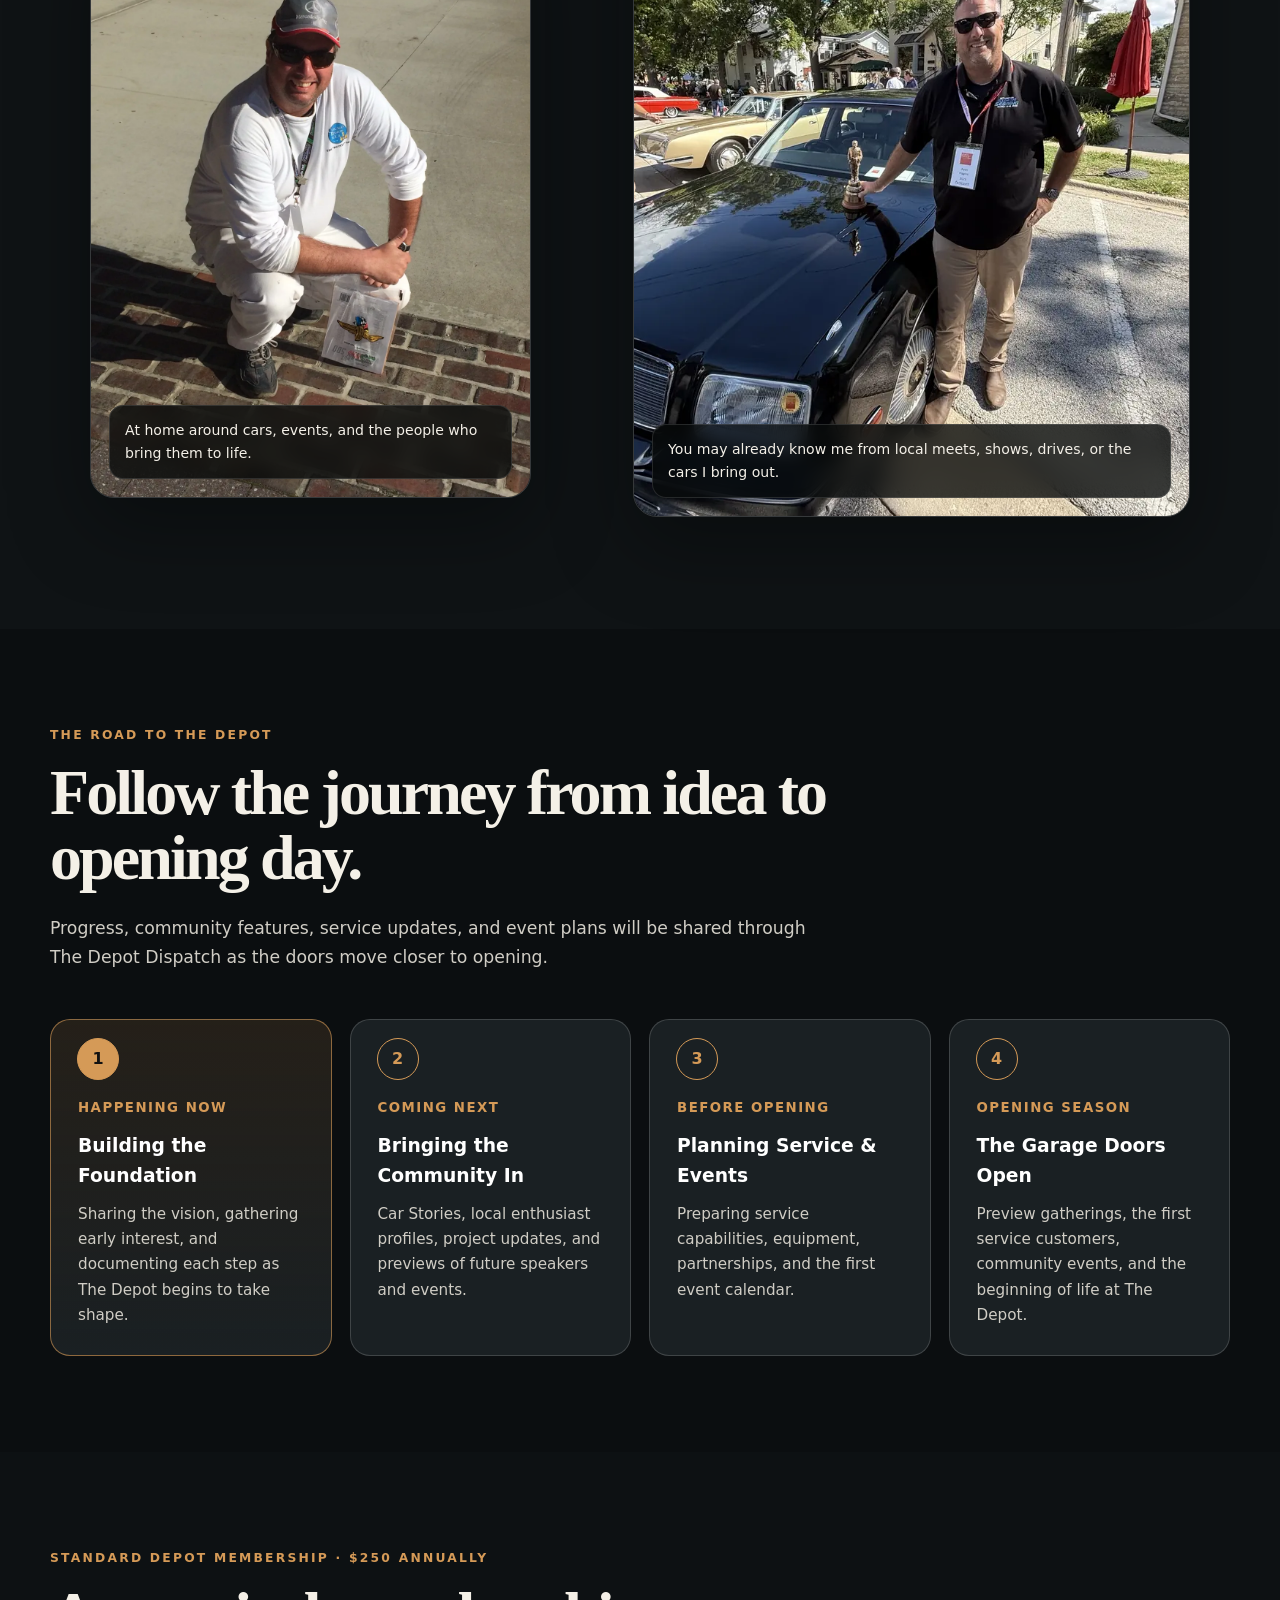
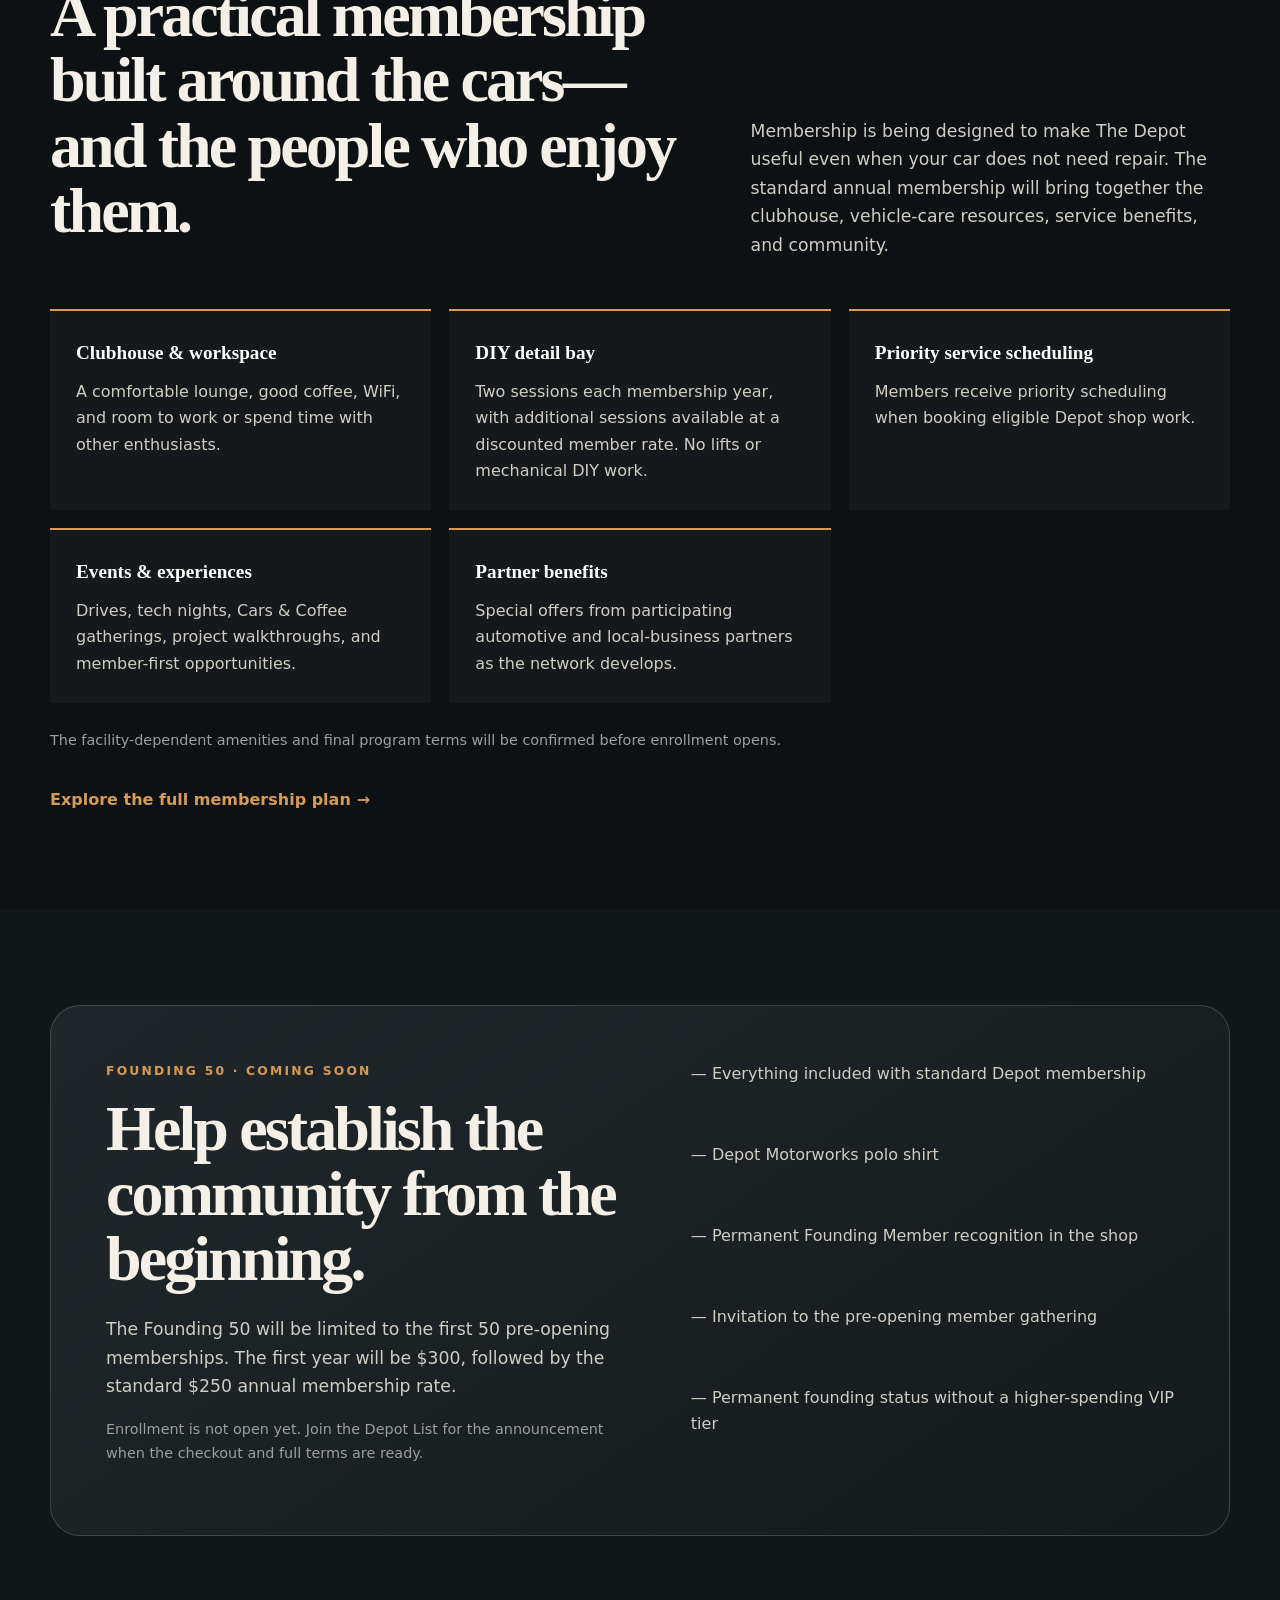
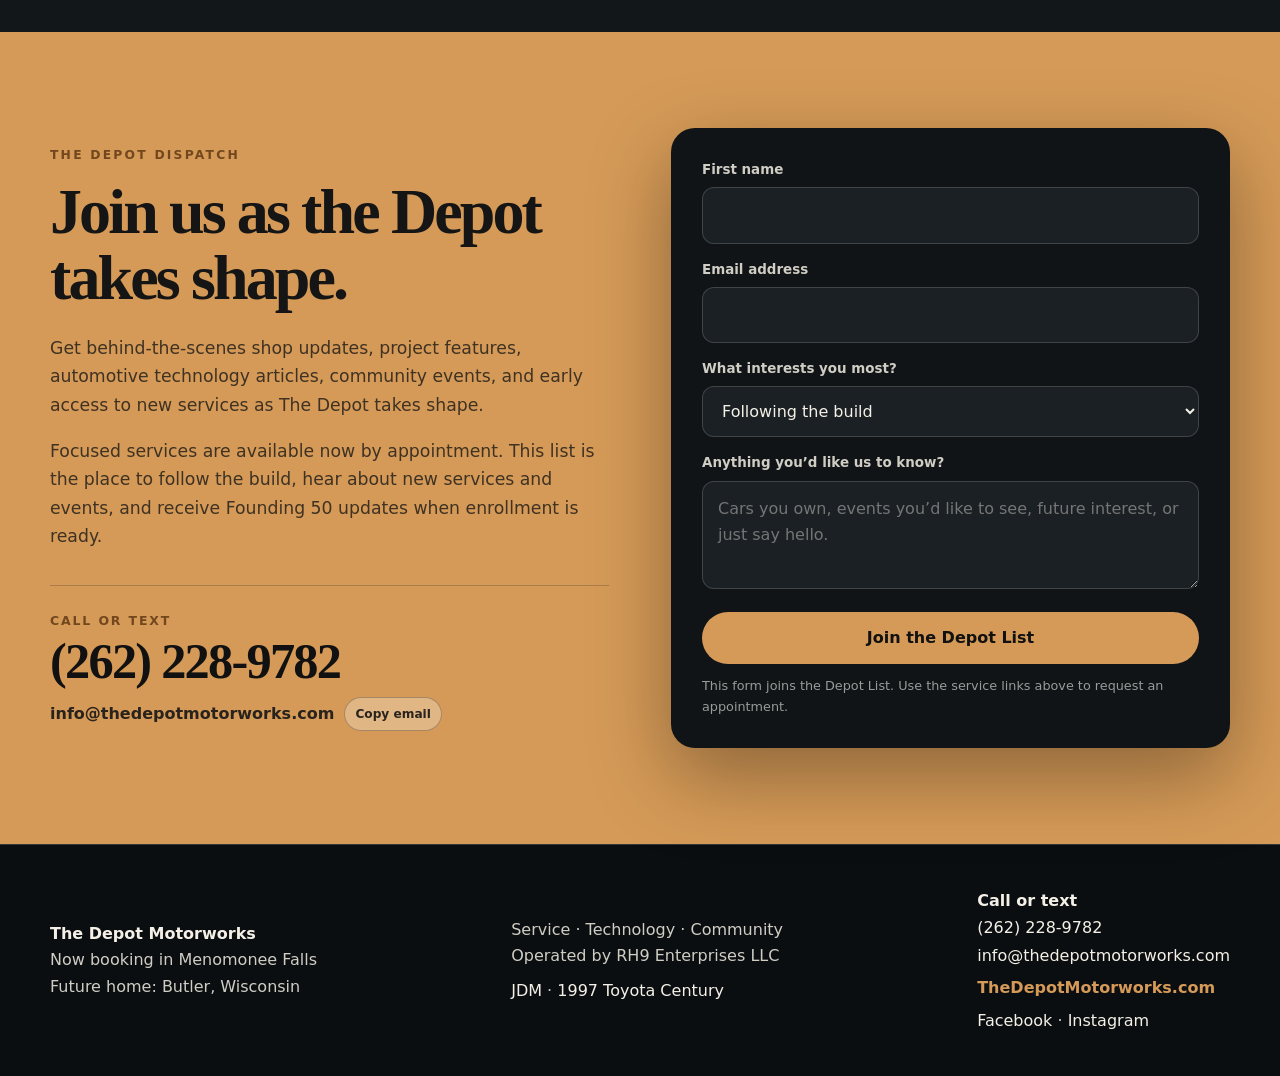
==== commit 8f8ab155: "Move the available services to the top of the homepage grid. Diagnostics and OEM+ Technology Upgrade" ====
--- a/index.html
+++ b/index.html
@@ -155,14 +155,14 @@
       <h2 class="section-title">A full-service enthusiast garage is taking shape.</h2>
       <p class="copy services-intro">Diagnostics, technology upgrades, and selected repair work are available now by appointment. The broader service operation and community space will grow with the future Butler facility.</p>
       <div class="cards">
+        <article class="card available-card"><div class="card-topline"><div class="card-number">AVAILABLE NOW</div><span class="available-badge">$99 Initial Evaluation</span></div><h3>Diagnostics</h3><p>Systematic electrical, drivability, warning-light, and mechanical diagnosis with clear communication before parts are replaced.</p><a class="text-link" href="/diagnostics-troubleshooting">Learn about diagnostics</a></article>
+        <article class="card available-card"><div class="card-topline"><div class="card-number">AVAILABLE NOW</div><span class="available-badge">From $499</span></div><h3>OEM+ Technology Upgrades</h3><p>Wireless Apple CarPlay and wireless Android Auto for compatible Porsche, BMW, Mercedes-Benz, Audi, and other vehicles. A backup camera is installed only with a CarPlay unit, from $899 plus tax.</p><a class="text-link" href="/carplay-upgrades">See real installations</a></article>
         <article class="card"><div class="card-number">01</div><h3>European &amp; Import Service</h3><p>Thoughtful maintenance and repair for European, import, enthusiast, and daily-driven vehicles.</p></article>
-        <article class="card available-card"><div class="card-topline"><div class="card-number">AVAILABLE NOW</div><span class="available-badge">$99 Initial Evaluation</span></div><h3>Diagnostics</h3><p>Systematic electrical, drivability, warning-light, and mechanical diagnosis with clear communication before parts are replaced.</p><a class="text-link" href="/diagnostics-troubleshooting">Learn about diagnostics</a></article>
-        <article class="card"><div class="card-number">03</div><h3>Preventive Maintenance</h3><p>Fluid services, inspections, scheduled maintenance, and planning that helps owners stay ahead of expensive problems.</p></article>
-        <article class="card"><div class="card-number">04</div><h3>Brake &amp; Suspension Repair</h3><p>Brakes, steering, suspension, ride-quality concerns, and chassis repairs with an enthusiast’s attention to how the car should feel.</p></article>
-        <article class="card"><div class="card-number">05</div><h3>Electrical Diagnostics</h3><p>Electrical faults, charging and starting concerns, modules, accessories, and difficult intermittent issues.</p></article>
-        <article class="card specialty-card"><div class="card-number">06</div><h3>JDM Parts &amp; Vehicle Sourcing</h3><p>OEM and aftermarket parts sourcing, specialty vehicle sourcing, import guidance, and partner-supported JDM service and maintenance.</p><a class="text-link" href="#dispatch">Ask us about your JDM needs</a></article>
-        <article class="card"><div class="card-number">07</div><h3>Community Events &amp; Cars &amp; Coffee</h3><p>Cars &amp; coffee, workshops, guest speakers, project nights, and gatherings built around the people who make the hobby worthwhile.</p></article>
-        <article class="card available-card"><div class="card-topline"><div class="card-number">AVAILABLE NOW</div><span class="available-badge">From $499</span></div><h3>OEM+ Technology Upgrades</h3><p>Wireless Apple CarPlay and wireless Android Auto for compatible Porsche, BMW, Mercedes-Benz, Audi, and other vehicles. A backup camera is installed only with a CarPlay unit, from $899 plus tax.</p><a class="text-link" href="/carplay-upgrades">See real installations</a></article>
+        <article class="card"><div class="card-number">02</div><h3>Preventive Maintenance</h3><p>Fluid services, inspections, scheduled maintenance, and planning that helps owners stay ahead of expensive problems.</p></article>
+        <article class="card"><div class="card-number">03</div><h3>Brake &amp; Suspension Repair</h3><p>Brakes, steering, suspension, ride-quality concerns, and chassis repairs with an enthusiast’s attention to how the car should feel.</p></article>
+        <article class="card"><div class="card-number">04</div><h3>Electrical Diagnostics</h3><p>Electrical faults, charging and starting concerns, modules, accessories, and difficult intermittent issues.</p></article>
+        <article class="card specialty-card"><div class="card-number">05</div><h3>JDM Parts &amp; Vehicle Sourcing</h3><p>OEM and aftermarket parts sourcing, specialty vehicle sourcing, import guidance, and partner-supported JDM service and maintenance.</p><a class="text-link" href="#dispatch">Ask us about your JDM needs</a></article>
+        <article class="card"><div class="card-number">06</div><h3>Community Events &amp; Cars &amp; Coffee</h3><p>Cars &amp; coffee, workshops, guest speakers, project nights, and gatherings built around the people who make the hobby worthwhile.</p></article>
       </div>
     </div>
   </section>
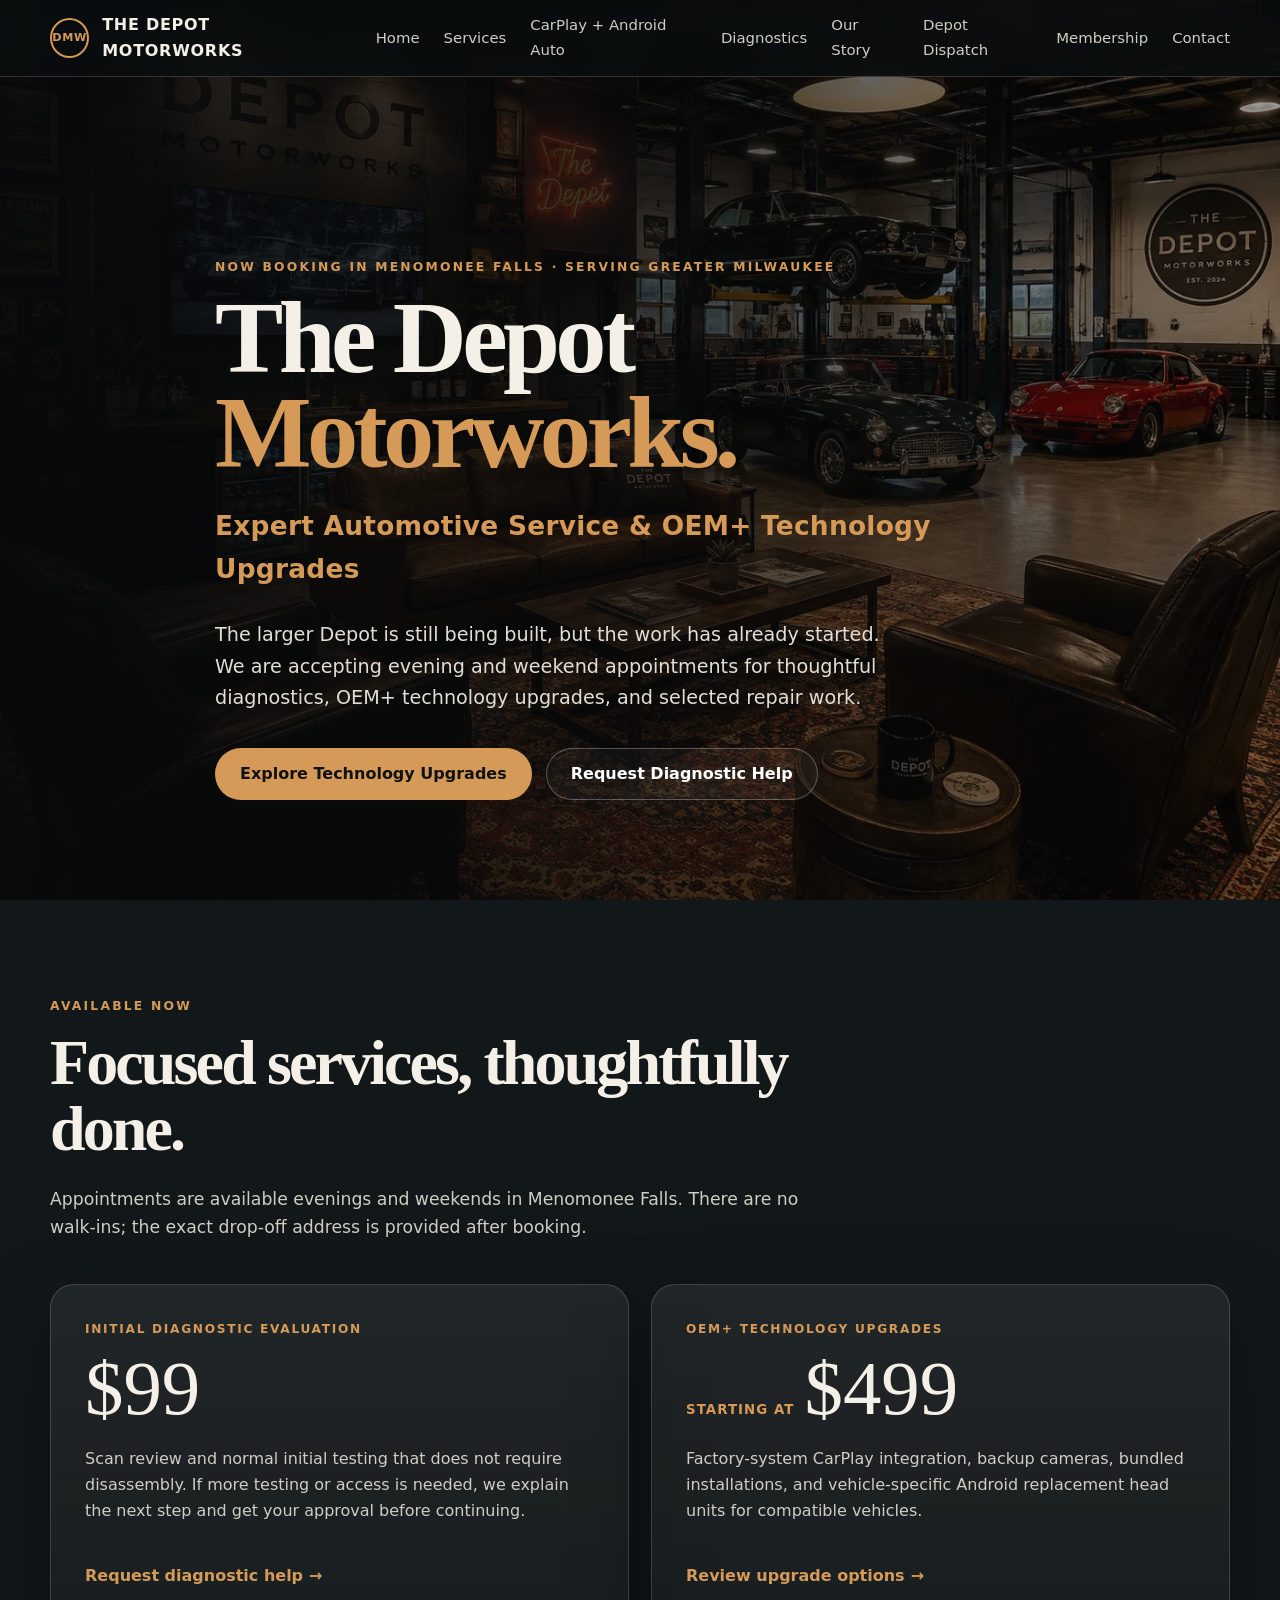
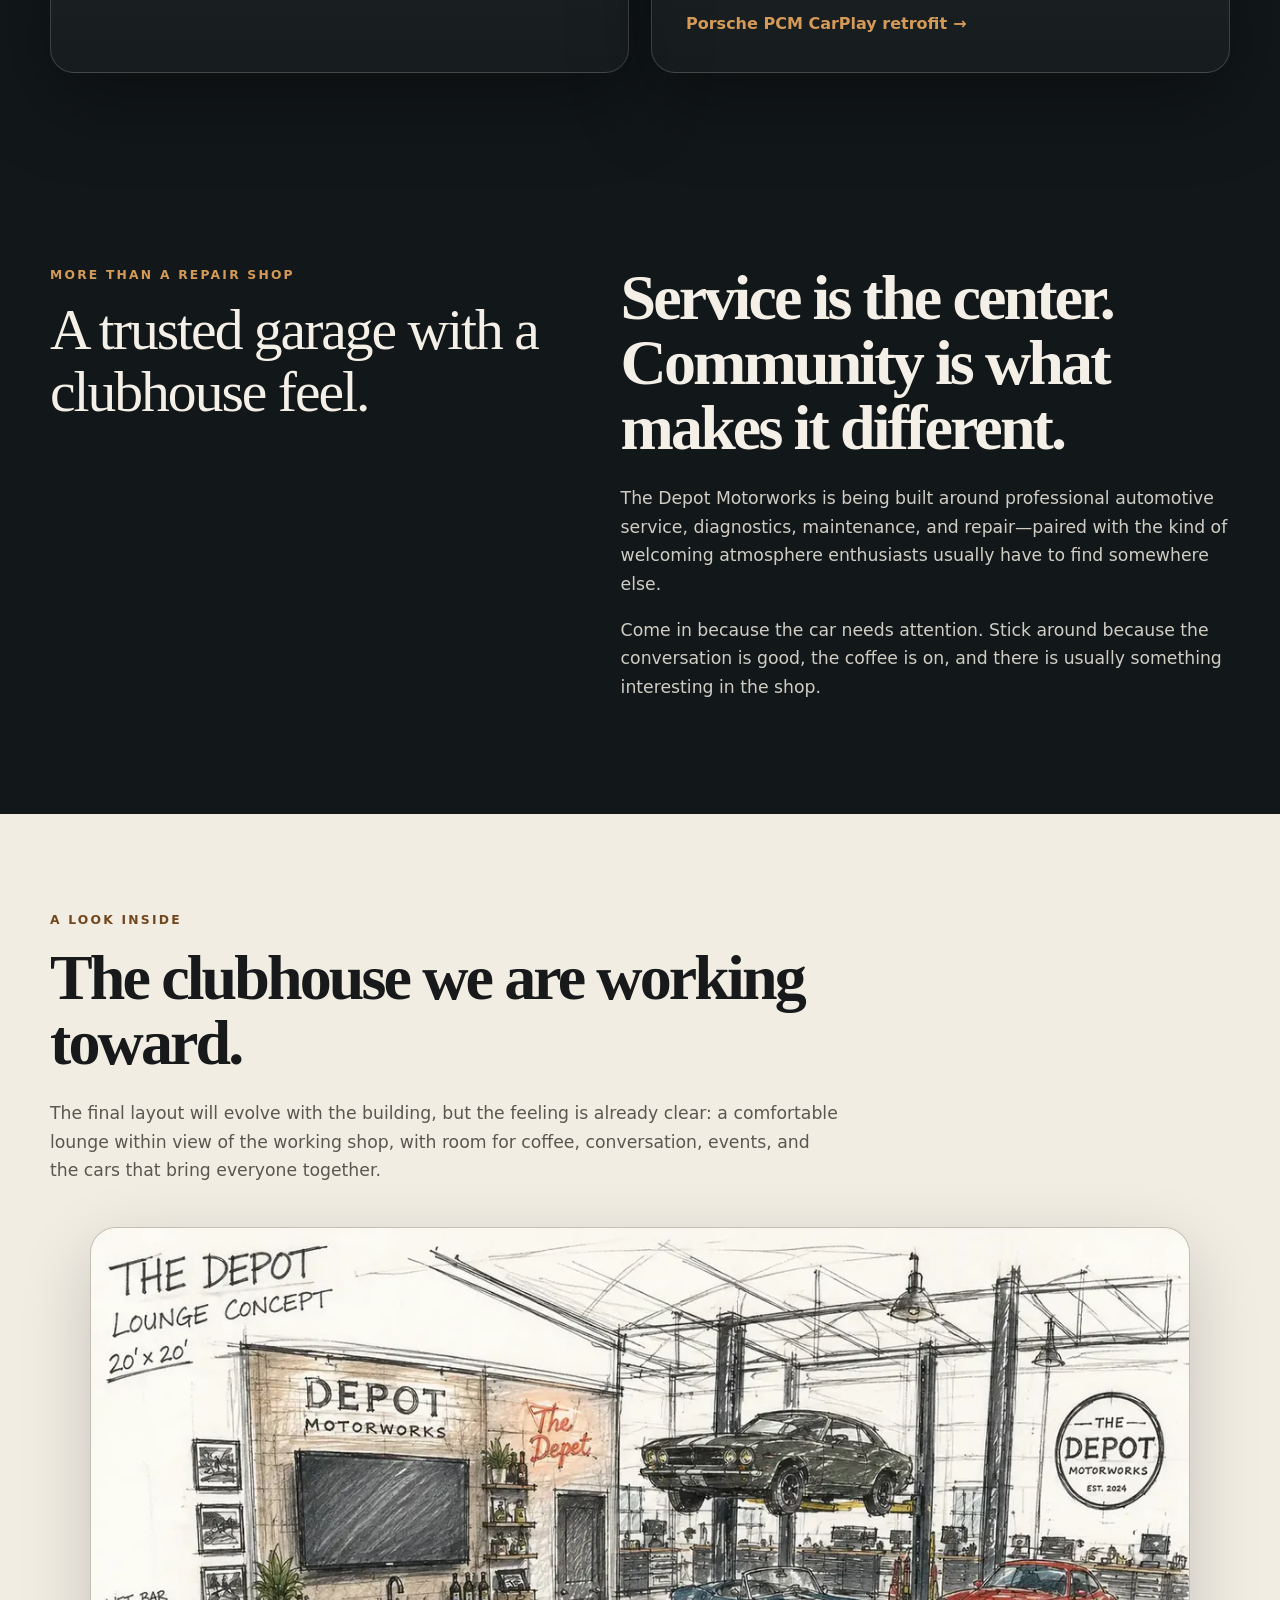
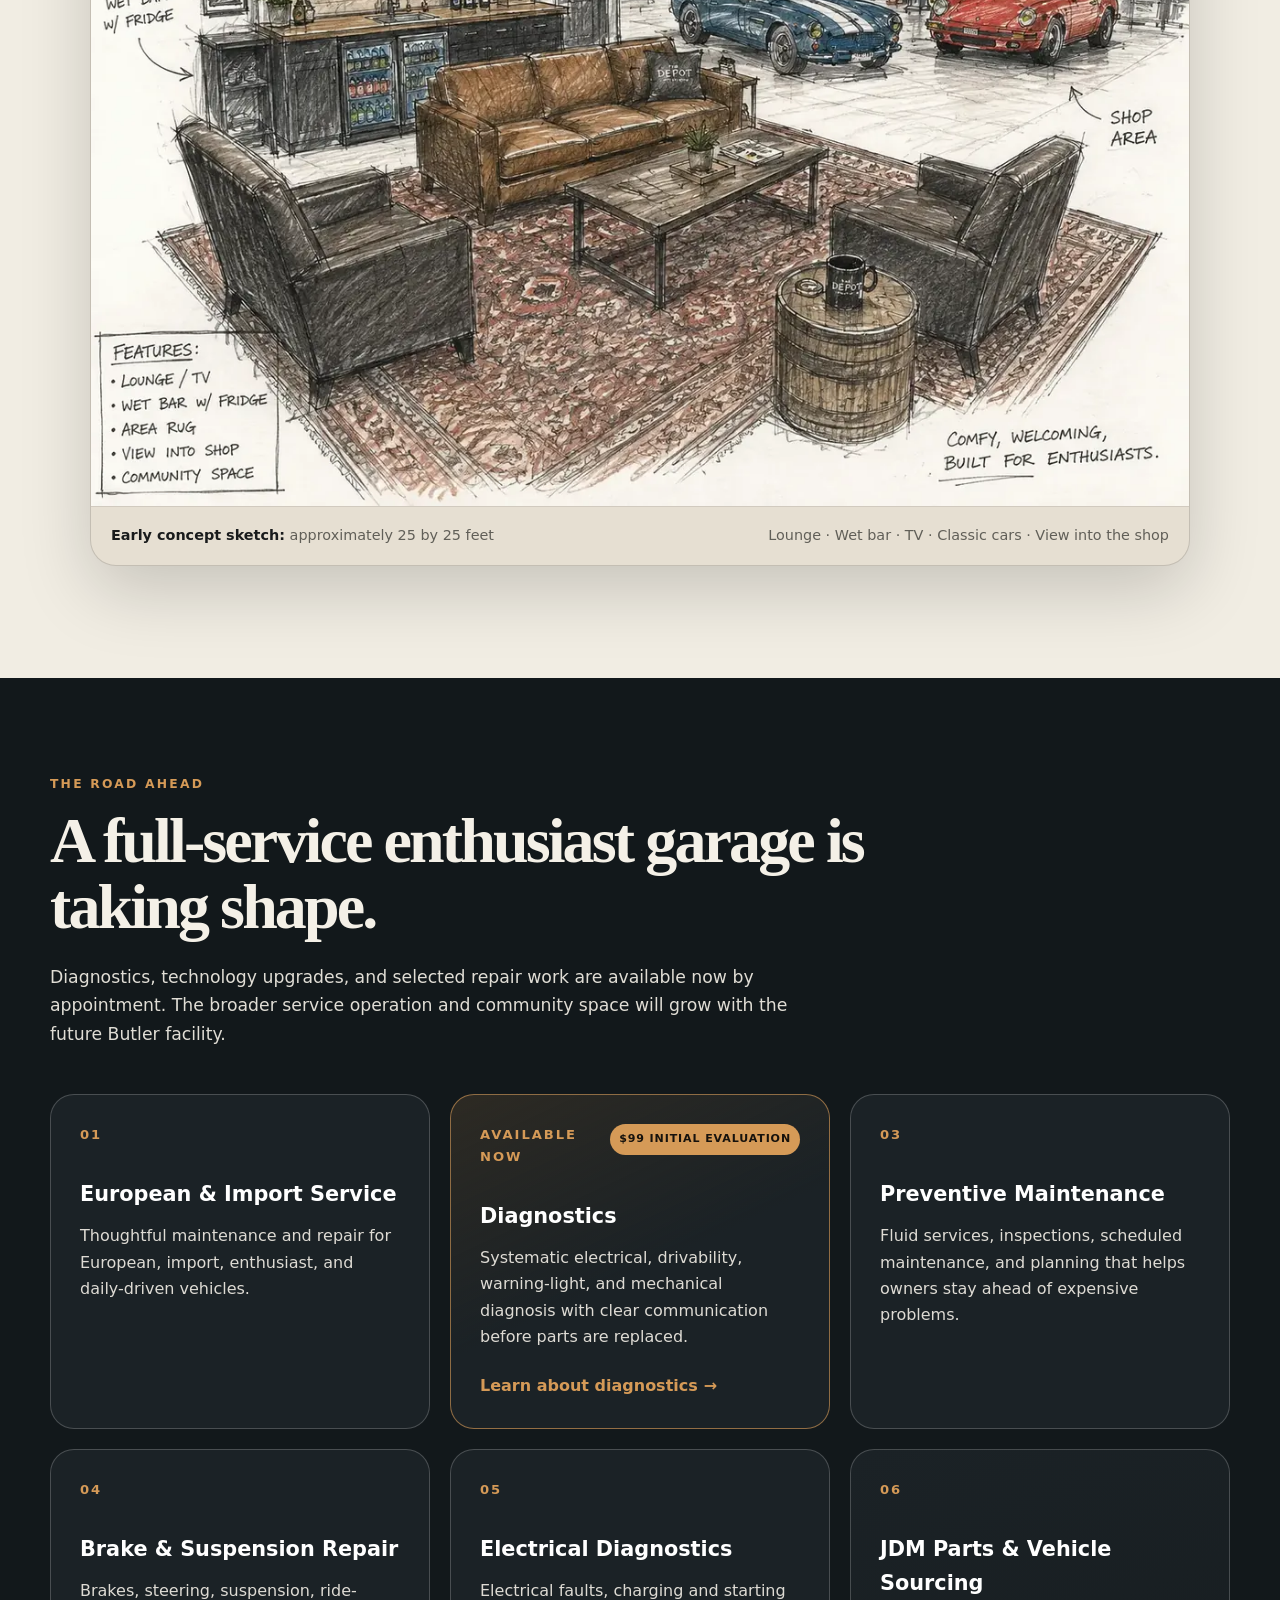
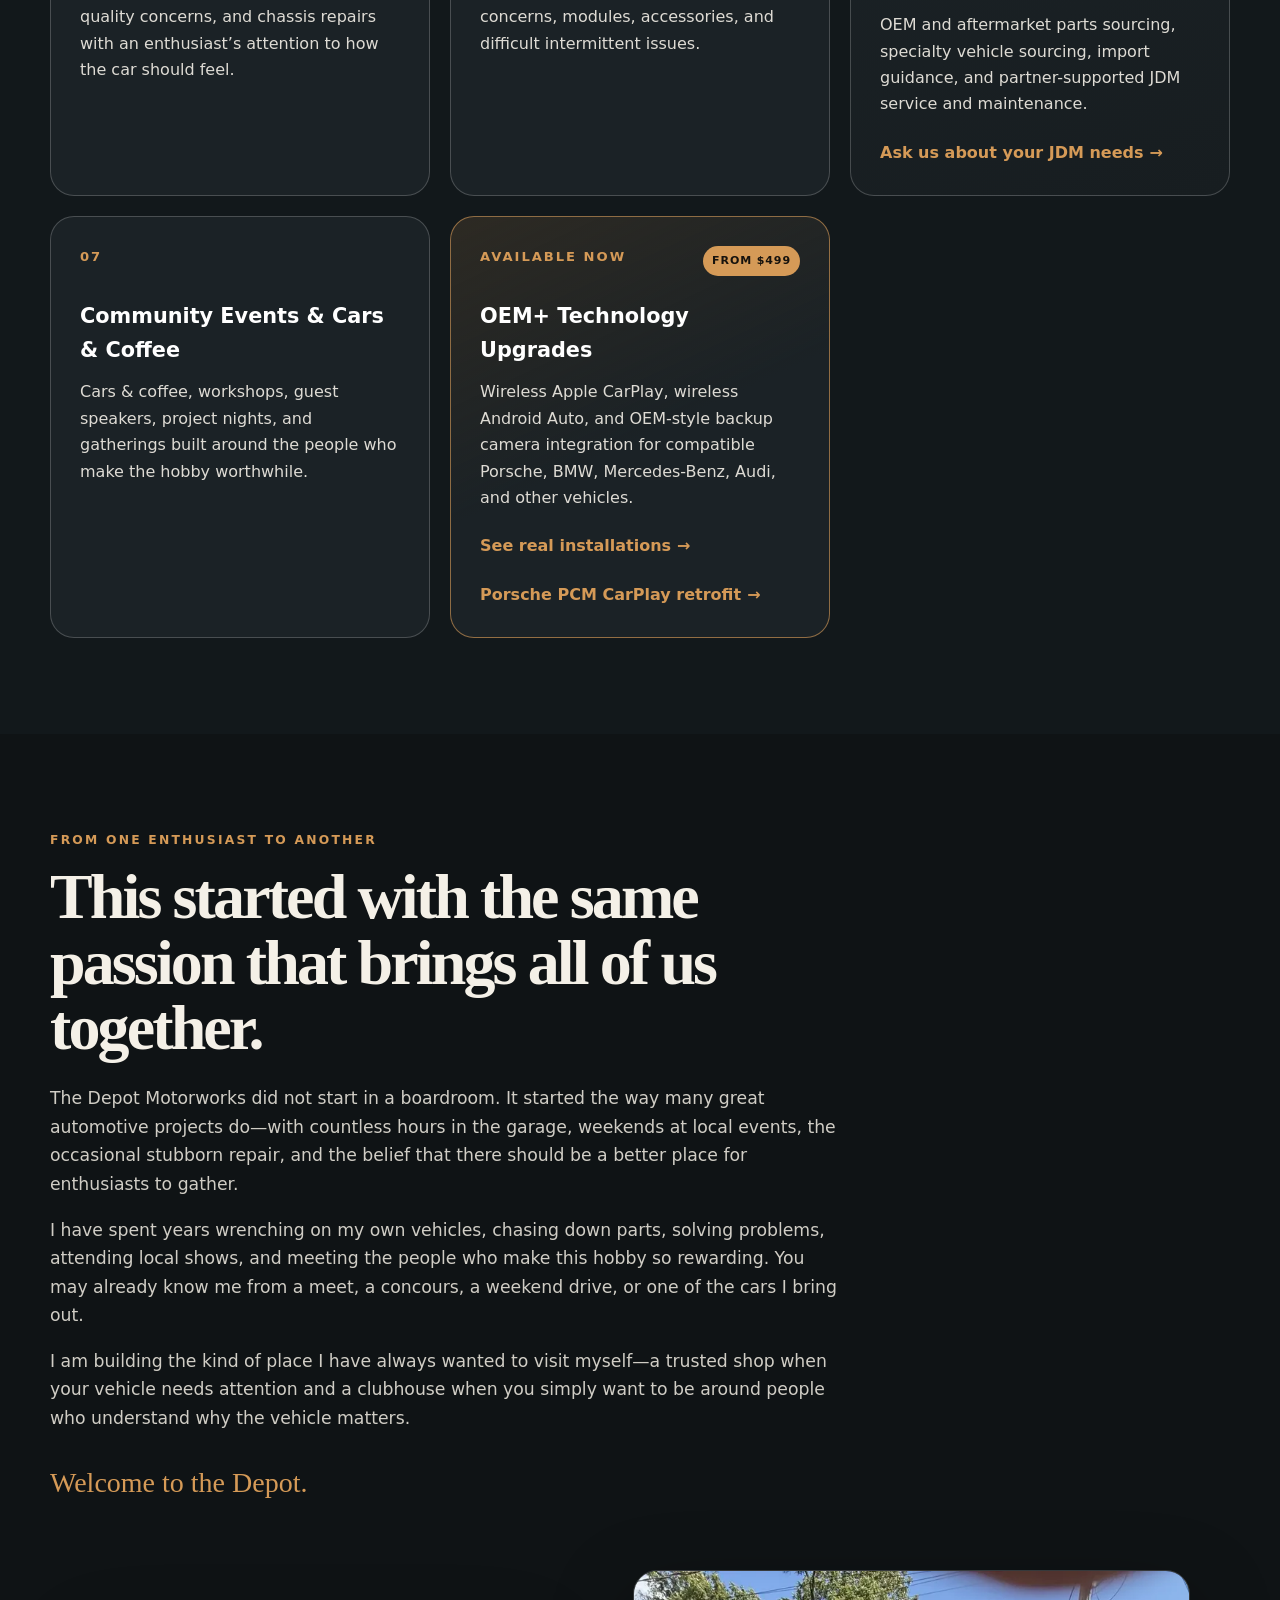
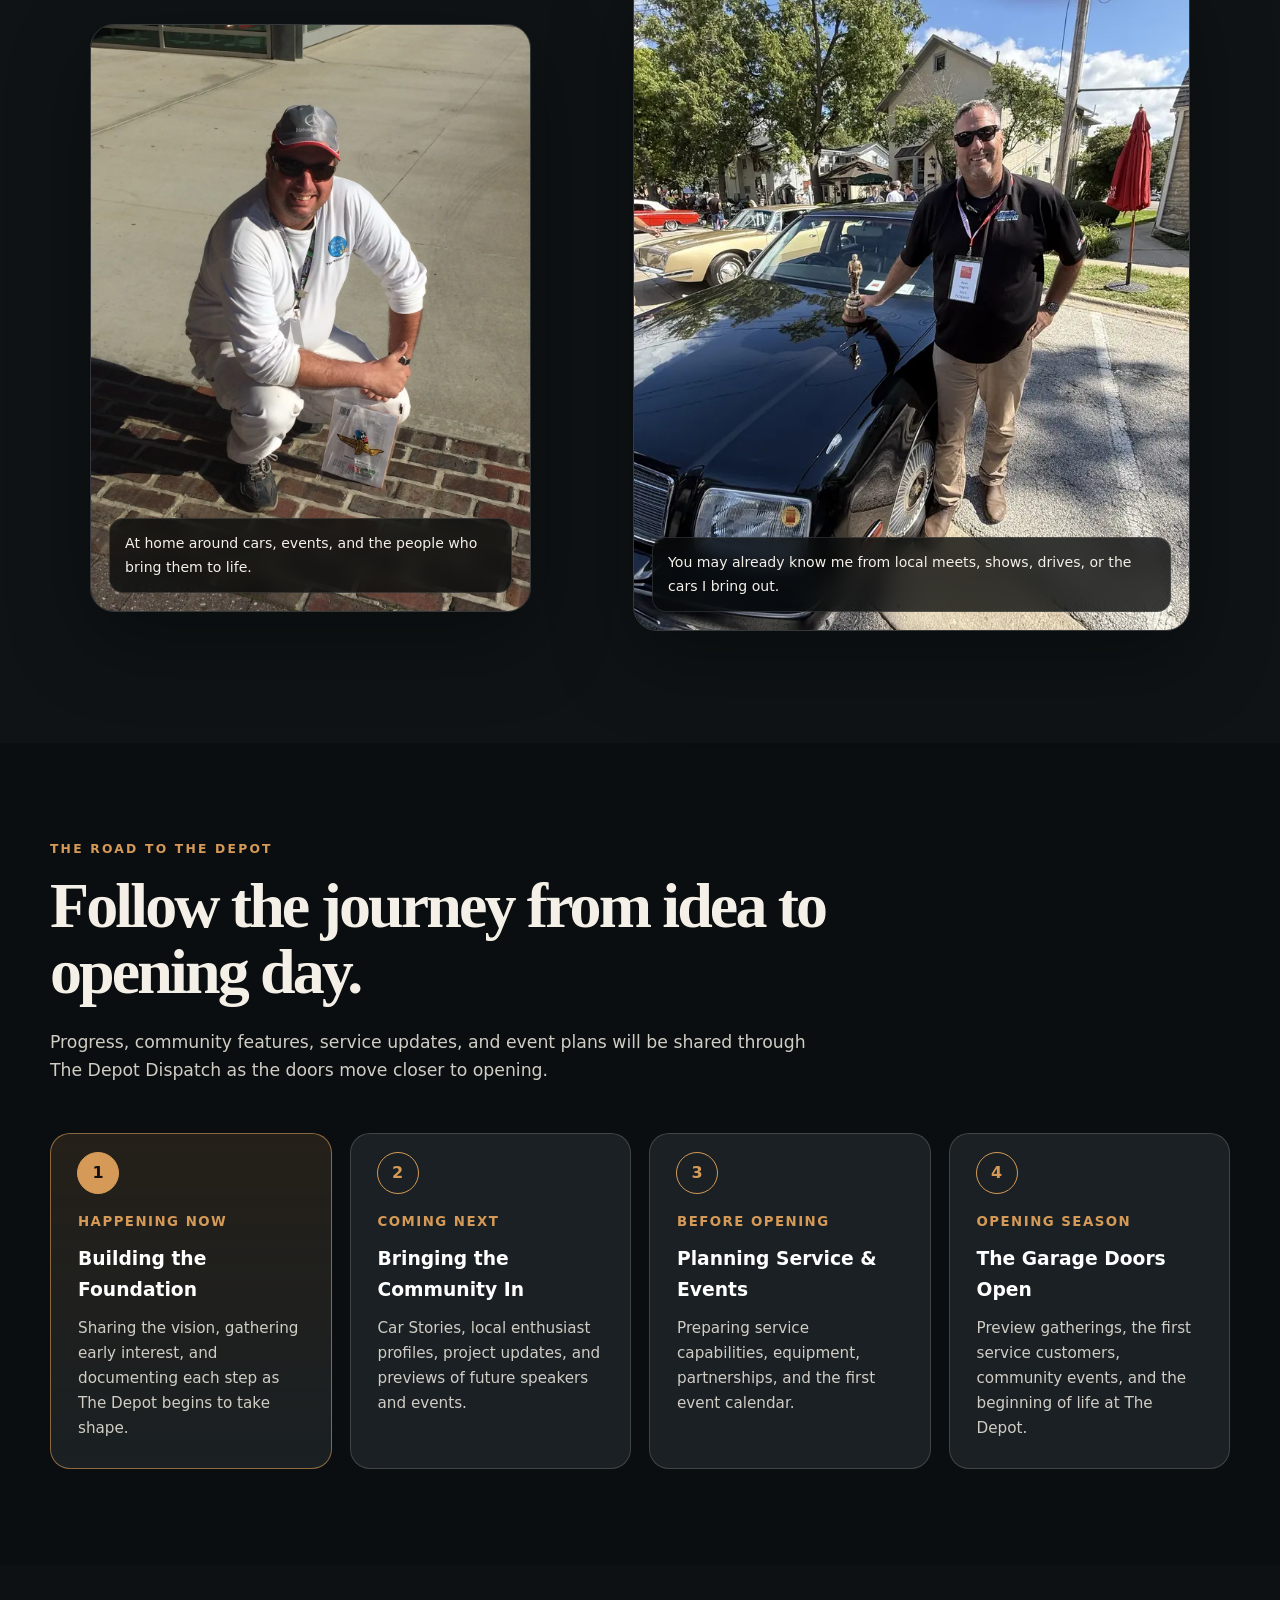
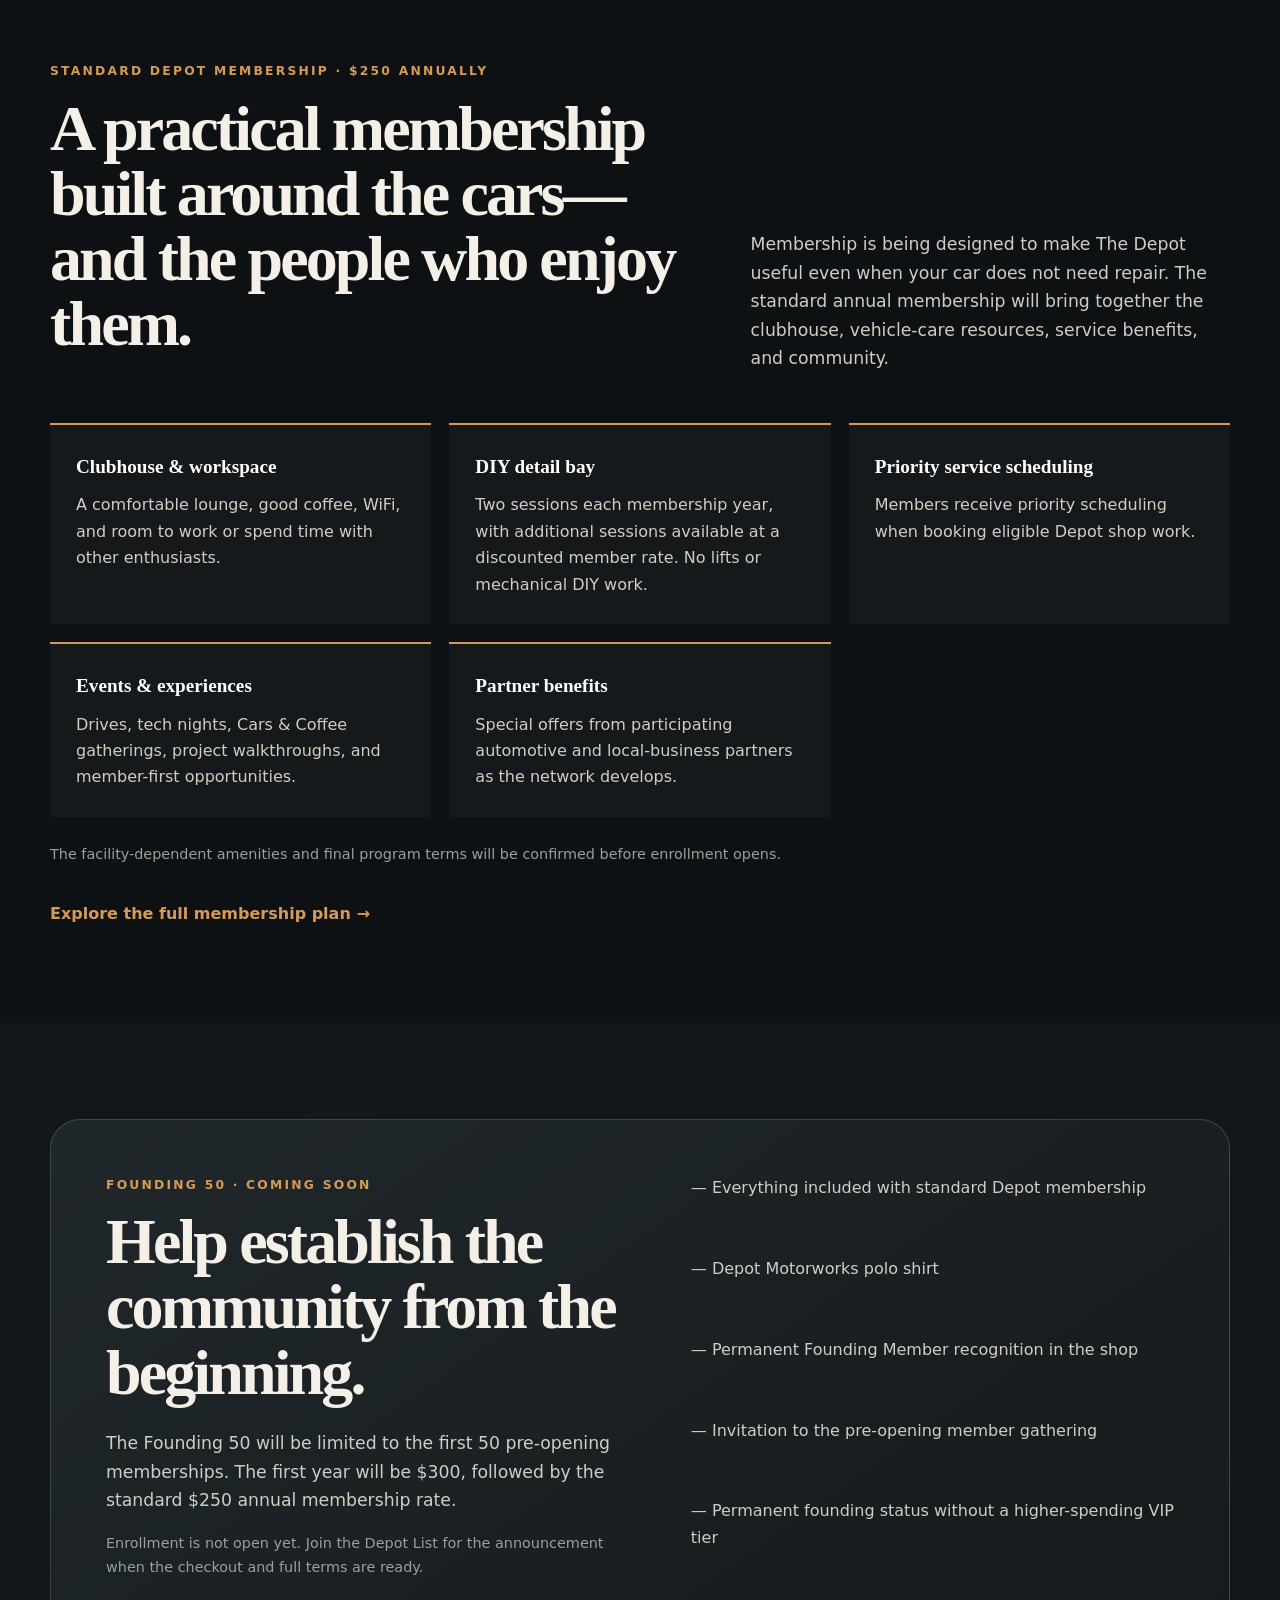
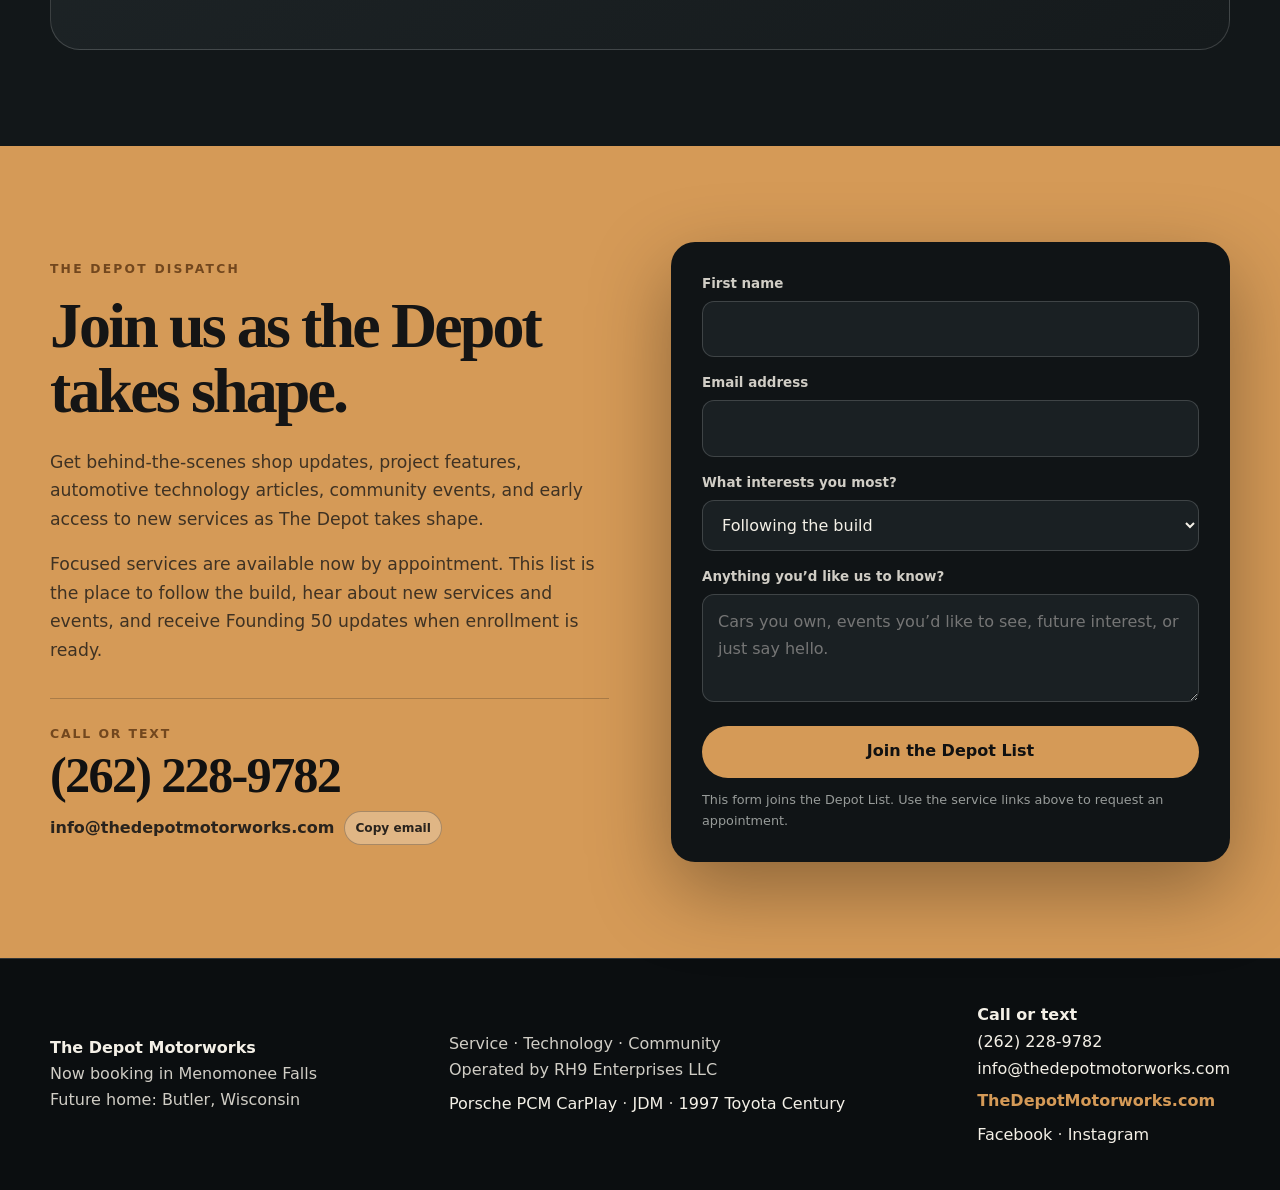
==== commit 5a6c58a5: "Merge 6476671f65c4ab2762ef1a712cfdec436d05b096 into d80f7ad6c0e4baab889816919c40d119bc5b783a" ====
--- a/index.html
+++ b/index.html
@@ -3,7 +3,7 @@
 <head>
   <meta charset="utf-8">
   <meta name="viewport" content="width=device-width, initial-scale=1">
-  <meta name="description" content="Book $99 initial auto diagnostics or OEM-style CarPlay and Android Auto in Menomonee Falls, serving Greater Milwaukee. A backup camera is installed only with a CarPlay unit.">
+  <meta name="description" content="Book $99 initial auto diagnostics or OEM-style CarPlay, Android Auto, and backup-camera installation in Menomonee Falls, serving Greater Milwaukee.">
   <title>CarPlay & Diagnostics Menomonee Falls | The Depot Motorworks</title>
   <link rel="canonical" href="https://thedepotmotorworks.com/">
   <link rel="stylesheet" href="css/styles.css">
@@ -28,7 +28,7 @@
     "telephone": "+1-262-228-9782",
     "email": "info@thedepotmotorworks.com",
     "image": "https://thedepotmotorworks.com/images/depot-hero-concept.webp",
-    "description": "Enthusiast-owned automotive diagnostics and OEM-style CarPlay and Android Auto installation by appointment. A backup camera is installed only with a CarPlay unit.",
+    "description": "Enthusiast-owned automotive diagnostics and OEM-style CarPlay, Android Auto, and backup-camera installation by appointment.",
     "priceRange": "$$",
     "areaServed": [
       {"@type": "City", "name": "Menomonee Falls"},
@@ -75,7 +75,7 @@
       <a href="/#story">Our Story</a>
       <a href="/depot-dispatch">Depot Dispatch</a>
       <a href="/membership">Membership</a>
-      <a class="nav-contact" href="/#contact">Contact us</a>
+      <a href="/#contact">Contact</a>
     </nav>
   </div>
 </header>
@@ -109,8 +109,9 @@
         <article class="launch-service-card">
           <div class="price-kicker">OEM+ Technology Upgrades</div>
           <div class="service-price"><small>Starting at</small><span>$499</span></div>
-          <p>Factory-system CarPlay integration and vehicle-specific Android replacement head units for compatible vehicles. A backup camera is installed only with a CarPlay unit, from $899 plus tax.</p>
-          <a class="text-link" href="/carplay-upgrades">Review upgrade options</a>
+          <p>Factory-system CarPlay integration, backup cameras, bundled installations, and vehicle-specific Android replacement head units for compatible vehicles.</p>
+          <a class="text-link" href="/carplay-upgrades">Review upgrade options</a><br>
+          <a class="text-link" href="/porsche-pcm-carplay">Porsche PCM CarPlay retrofit</a>
         </article>
       </div>
     </div>
@@ -155,14 +156,14 @@
       <h2 class="section-title">A full-service enthusiast garage is taking shape.</h2>
       <p class="copy services-intro">Diagnostics, technology upgrades, and selected repair work are available now by appointment. The broader service operation and community space will grow with the future Butler facility.</p>
       <div class="cards">
+        <article class="card"><div class="card-number">01</div><h3>European &amp; Import Service</h3><p>Thoughtful maintenance and repair for European, import, enthusiast, and daily-driven vehicles.</p></article>
         <article class="card available-card"><div class="card-topline"><div class="card-number">AVAILABLE NOW</div><span class="available-badge">$99 Initial Evaluation</span></div><h3>Diagnostics</h3><p>Systematic electrical, drivability, warning-light, and mechanical diagnosis with clear communication before parts are replaced.</p><a class="text-link" href="/diagnostics-troubleshooting">Learn about diagnostics</a></article>
-        <article class="card available-card"><div class="card-topline"><div class="card-number">AVAILABLE NOW</div><span class="available-badge">From $499</span></div><h3>OEM+ Technology Upgrades</h3><p>Wireless Apple CarPlay and wireless Android Auto for compatible Porsche, BMW, Mercedes-Benz, Audi, and other vehicles. A backup camera is installed only with a CarPlay unit, from $899 plus tax.</p><a class="text-link" href="/carplay-upgrades">See real installations</a></article>
-        <article class="card"><div class="card-number">01</div><h3>European &amp; Import Service</h3><p>Thoughtful maintenance and repair for European, import, enthusiast, and daily-driven vehicles.</p></article>
-        <article class="card"><div class="card-number">02</div><h3>Preventive Maintenance</h3><p>Fluid services, inspections, scheduled maintenance, and planning that helps owners stay ahead of expensive problems.</p></article>
-        <article class="card"><div class="card-number">03</div><h3>Brake &amp; Suspension Repair</h3><p>Brakes, steering, suspension, ride-quality concerns, and chassis repairs with an enthusiast’s attention to how the car should feel.</p></article>
-        <article class="card"><div class="card-number">04</div><h3>Electrical Diagnostics</h3><p>Electrical faults, charging and starting concerns, modules, accessories, and difficult intermittent issues.</p></article>
-        <article class="card specialty-card"><div class="card-number">05</div><h3>JDM Parts &amp; Vehicle Sourcing</h3><p>OEM and aftermarket parts sourcing, specialty vehicle sourcing, import guidance, and partner-supported JDM service and maintenance.</p><a class="text-link" href="#dispatch">Ask us about your JDM needs</a></article>
-        <article class="card"><div class="card-number">06</div><h3>Community Events &amp; Cars &amp; Coffee</h3><p>Cars &amp; coffee, workshops, guest speakers, project nights, and gatherings built around the people who make the hobby worthwhile.</p></article>
+        <article class="card"><div class="card-number">03</div><h3>Preventive Maintenance</h3><p>Fluid services, inspections, scheduled maintenance, and planning that helps owners stay ahead of expensive problems.</p></article>
+        <article class="card"><div class="card-number">04</div><h3>Brake &amp; Suspension Repair</h3><p>Brakes, steering, suspension, ride-quality concerns, and chassis repairs with an enthusiast’s attention to how the car should feel.</p></article>
+        <article class="card"><div class="card-number">05</div><h3>Electrical Diagnostics</h3><p>Electrical faults, charging and starting concerns, modules, accessories, and difficult intermittent issues.</p></article>
+        <article class="card specialty-card"><div class="card-number">06</div><h3>JDM Parts &amp; Vehicle Sourcing</h3><p>OEM and aftermarket parts sourcing, specialty vehicle sourcing, import guidance, and partner-supported JDM service and maintenance.</p><a class="text-link" href="#dispatch">Ask us about your JDM needs</a></article>
+        <article class="card"><div class="card-number">07</div><h3>Community Events &amp; Cars &amp; Coffee</h3><p>Cars &amp; coffee, workshops, guest speakers, project nights, and gatherings built around the people who make the hobby worthwhile.</p></article>
+        <article class="card available-card"><div class="card-topline"><div class="card-number">AVAILABLE NOW</div><span class="available-badge">From $499</span></div><h3>OEM+ Technology Upgrades</h3><p>Wireless Apple CarPlay, wireless Android Auto, and OEM-style backup camera integration for compatible Porsche, BMW, Mercedes-Benz, Audi, and other vehicles.</p><a class="text-link" href="/carplay-upgrades">See real installations</a><br><a class="text-link" href="/porsche-pcm-carplay">Porsche PCM CarPlay retrofit</a></article>
       </div>
     </div>
   </section>
@@ -305,9 +306,9 @@
   </section>
 
 
-  <section class="section signup" id="dispatch">
+  <section class="section signup" id="dispatch"><span id="contact" class="anchor-offset"></span>
     <div class="container signup-grid">
-      <div id="contact">
+      <div>
         <div class="eyebrow">The Depot Dispatch</div>
         <h2 class="section-title">Join us as the Depot takes shape.</h2>
         <p class="copy">
@@ -364,7 +365,7 @@
 <footer>
   <div class="container footer-inner">
     <div><strong>The Depot Motorworks</strong><br>Now booking in Menomonee Falls<br>Future home: Butler, Wisconsin</div>
-    <div>Service · Technology · Community<br>Operated by RH9 Enterprises LLC<br><span class="footer-pages"><a href="/jdm">JDM</a><span aria-hidden="true"> · </span><a href="/spotlight/century/">1997 Toyota Century</a></span></div>
+    <div>Service · Technology · Community<br>Operated by RH9 Enterprises LLC<br><span class="footer-pages"><a href="/porsche-pcm-carplay">Porsche PCM CarPlay</a><span aria-hidden="true"> · </span><a href="/jdm">JDM</a><span aria-hidden="true"> · </span><a href="/spotlight/century/">1997 Toyota Century</a></span></div>
     <div class="footer-contact"><strong>Call or text</strong><br><a href="tel:+12622289782">(262) 228-9782</a><br><a href="mailto:info@thedepotmotorworks.com">info@thedepotmotorworks.com</a><br><span class="domain">TheDepotMotorworks.com</span><br><span class="footer-social"><a href="https://www.facebook.com/profile.php?id=61592603219279" target="_blank" rel="noopener noreferrer" aria-label="The Depot Motorworks on Facebook">Facebook</a><span aria-hidden="true"> · </span><a href="https://www.instagram.com/thedepotmotorworks/" target="_blank" rel="noopener noreferrer" aria-label="The Depot Motorworks on Instagram">Instagram</a></span></div>
   </div>
 </footer>
--- a/css/styles.css
+++ b/css/styles.css
@@ -99,12 +99,10 @@
 }
 .brand {
   display: flex;
-  flex: 0 0 auto;
   align-items: center;
   gap: 13px;
   font-weight: 850;
   letter-spacing: .045em;
-  white-space: nowrap;
 }
 .brand-mark {
   width: 40px;
@@ -119,34 +117,9 @@
 .nav-links {
   display: flex;
   align-items: center;
-  gap: 16px;
+  gap: 24px;
   color: var(--muted);
-  font-size: .88rem;
-}
-.nav-links a { white-space: nowrap; }
-.nav-contact {
-  display: inline-flex;
-  flex: 0 0 auto;
-  align-items: center;
-  justify-content: center;
-  min-height: 38px;
-  padding: 0 14px;
-  border-radius: 999px;
-  color: #111;
-  background: var(--copper);
-  font-weight: 800;
-  line-height: 1;
-  white-space: nowrap;
-  text-decoration: none;
-}
-.nav-contact:hover,
-.nav-contact:focus-visible {
-  color: #111;
-  background: #e4b074;
-}
-.nav-contact:focus-visible {
-  outline: 2px solid #fff;
-  outline-offset: 3px;
+  font-size: .93rem;
 }
 .menu-toggle {
   display: none;
@@ -221,6 +194,7 @@
 .pricing-card h3 { margin: 0; font-family: Georgia, "Times New Roman", serif; font-size: 1.55rem; }
 .pricing-card.featured-price { border-color: rgba(213,154,87,.62); background: linear-gradient(145deg,rgba(213,154,87,.16),rgba(255,255,255,.025)); }
 .pricing-note { max-width: 940px; margin: 28px 0 0; }
+.pricing-section .hero-actions { margin-top: 28px; }
 .diagnostic-price-line { display:flex; align-items:center; gap:18px; margin:0 0 30px; }
 .diagnostic-price-line > span { color:var(--copper); font-family:Georgia,"Times New Roman",serif; font-size:3.5rem; line-height:1; }
 .diagnostic-price-line strong, .diagnostic-price-line small { display:block; }
@@ -515,8 +489,6 @@
   .standard-membership-grid { grid-template-columns: repeat(2, minmax(0, 1fr)); }
   .cards { grid-template-columns: 1fr 1fr; }
   .roadmap { grid-template-columns: 1fr 1fr; }
-}
-@media (max-width: 1032px) {
   .nav-links {
     position: absolute;
     top: 76px;
@@ -525,18 +497,12 @@
     display: none;
     flex-direction: column;
     align-items: stretch;
-    max-height: calc(100dvh - 96px);
-    overflow: auto;
     padding: 20px;
     border: 1px solid var(--line);
     border-radius: 18px;
     background: #111719;
   }
   .nav-links.open { display: flex; }
-  .nav-links .nav-contact {
-    min-height: 48px;
-    margin-top: 6px;
-  }
   .menu-toggle { display: block; }
 }
 @media (max-width: 650px) {
@@ -665,7 +631,7 @@
 /* Version 2: service-led positioning + OEM+ technology portfolio */
 .hero-kicker { margin: 24px 0 0; color: var(--copper); font-size: clamp(1.15rem,2.3vw,1.65rem); font-weight: 850; letter-spacing: .01em; }
 .specialty-card { background: linear-gradient(160deg,#1b2226,#171d20); }
-#contact { scroll-margin-top: 96px; }
+.anchor-offset { position:absolute; transform:translateY(-100px); }
 
 .carplay-hero-grid { display:grid; grid-template-columns: 1.03fr .97fr; gap:56px; align-items:center; }
 .carplay-photo-hero { padding-bottom:80px; }
@@ -695,16 +661,7 @@
 .interest-checks legend { padding:0 8px; color:var(--muted); font-size:.84rem; font-weight:750; }
 .interest-checks label { display:flex; align-items:center; gap:9px; margin:0; color:var(--paper); font-weight:600; }
 .interest-checks input { width:auto; }
-@media (max-width: 1240px) {
-  .header-inner { gap: 12px; }
-  .nav-links { gap: 12px; font-size: .84rem; }
-  .nav-contact { padding: 0 12px; }
-}
-@media (max-width: 1040px) {
-  .header-inner { gap: 10px; }
-  .nav-links { gap: 10px; font-size: .8rem; }
-  .nav-contact { min-height: 36px; padding: 0 10px; }
-}
+@media (max-width: 1050px) { .header-inner { gap:14px; } .nav-links { gap:15px; font-size:.86rem; } }
 @media (max-width: 940px) { .carplay-hero-grid { grid-template-columns:1fr; } .hero-install-photo { max-width:650px; aspect-ratio:16/10; } .gallery-grid figure,.gallery-grid .gallery-feature { grid-column:span 6; } }
 @media (max-width: 760px) { .launch-service-grid, .pricing-grid { grid-template-columns:1fr; } }
 @media (max-width: 650px) { .before-after-grid,.wide-install-grid,.interest-checks { grid-template-columns:1fr; } .install-card img,.wide-install-grid .install-card img { height:auto; max-height:520px; } .gallery-grid figure,.gallery-grid .gallery-feature { grid-column:1/-1; } .gallery-grid img,.gallery-grid .gallery-feature img { height:auto; } }
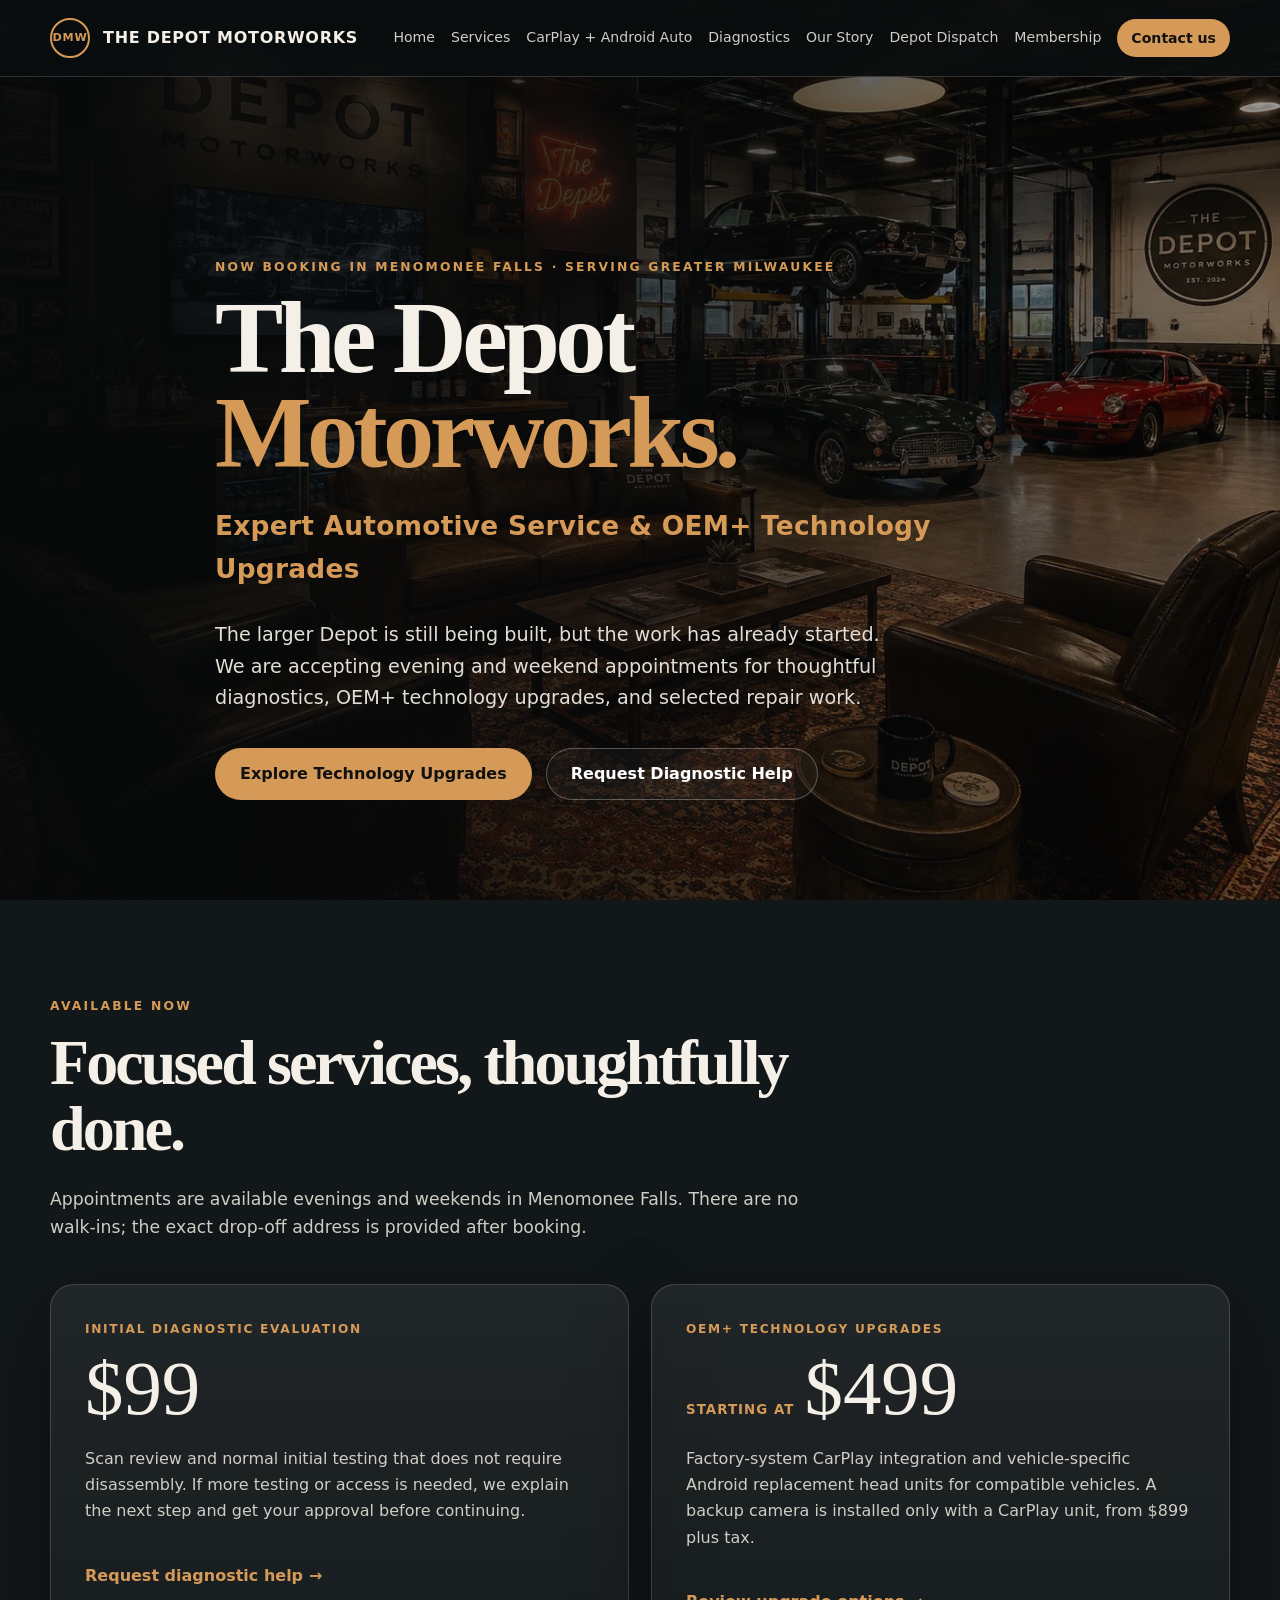
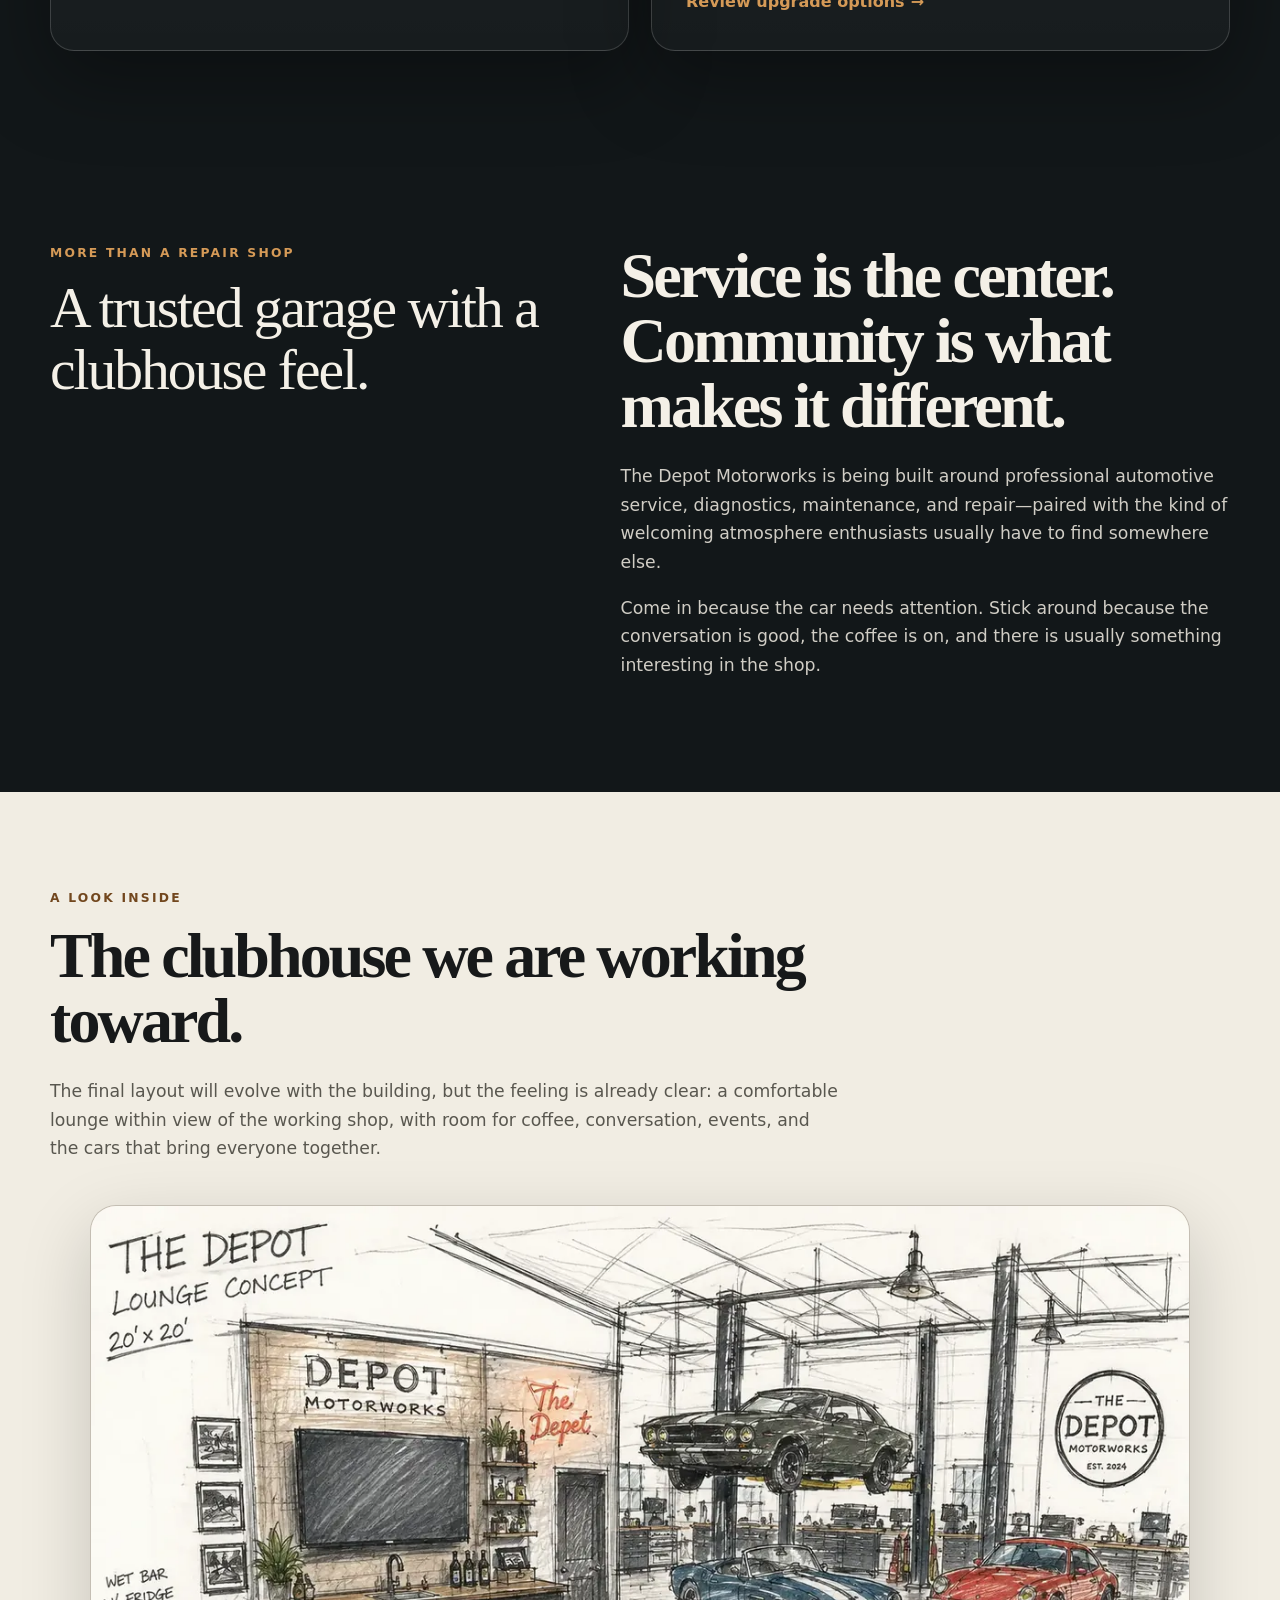
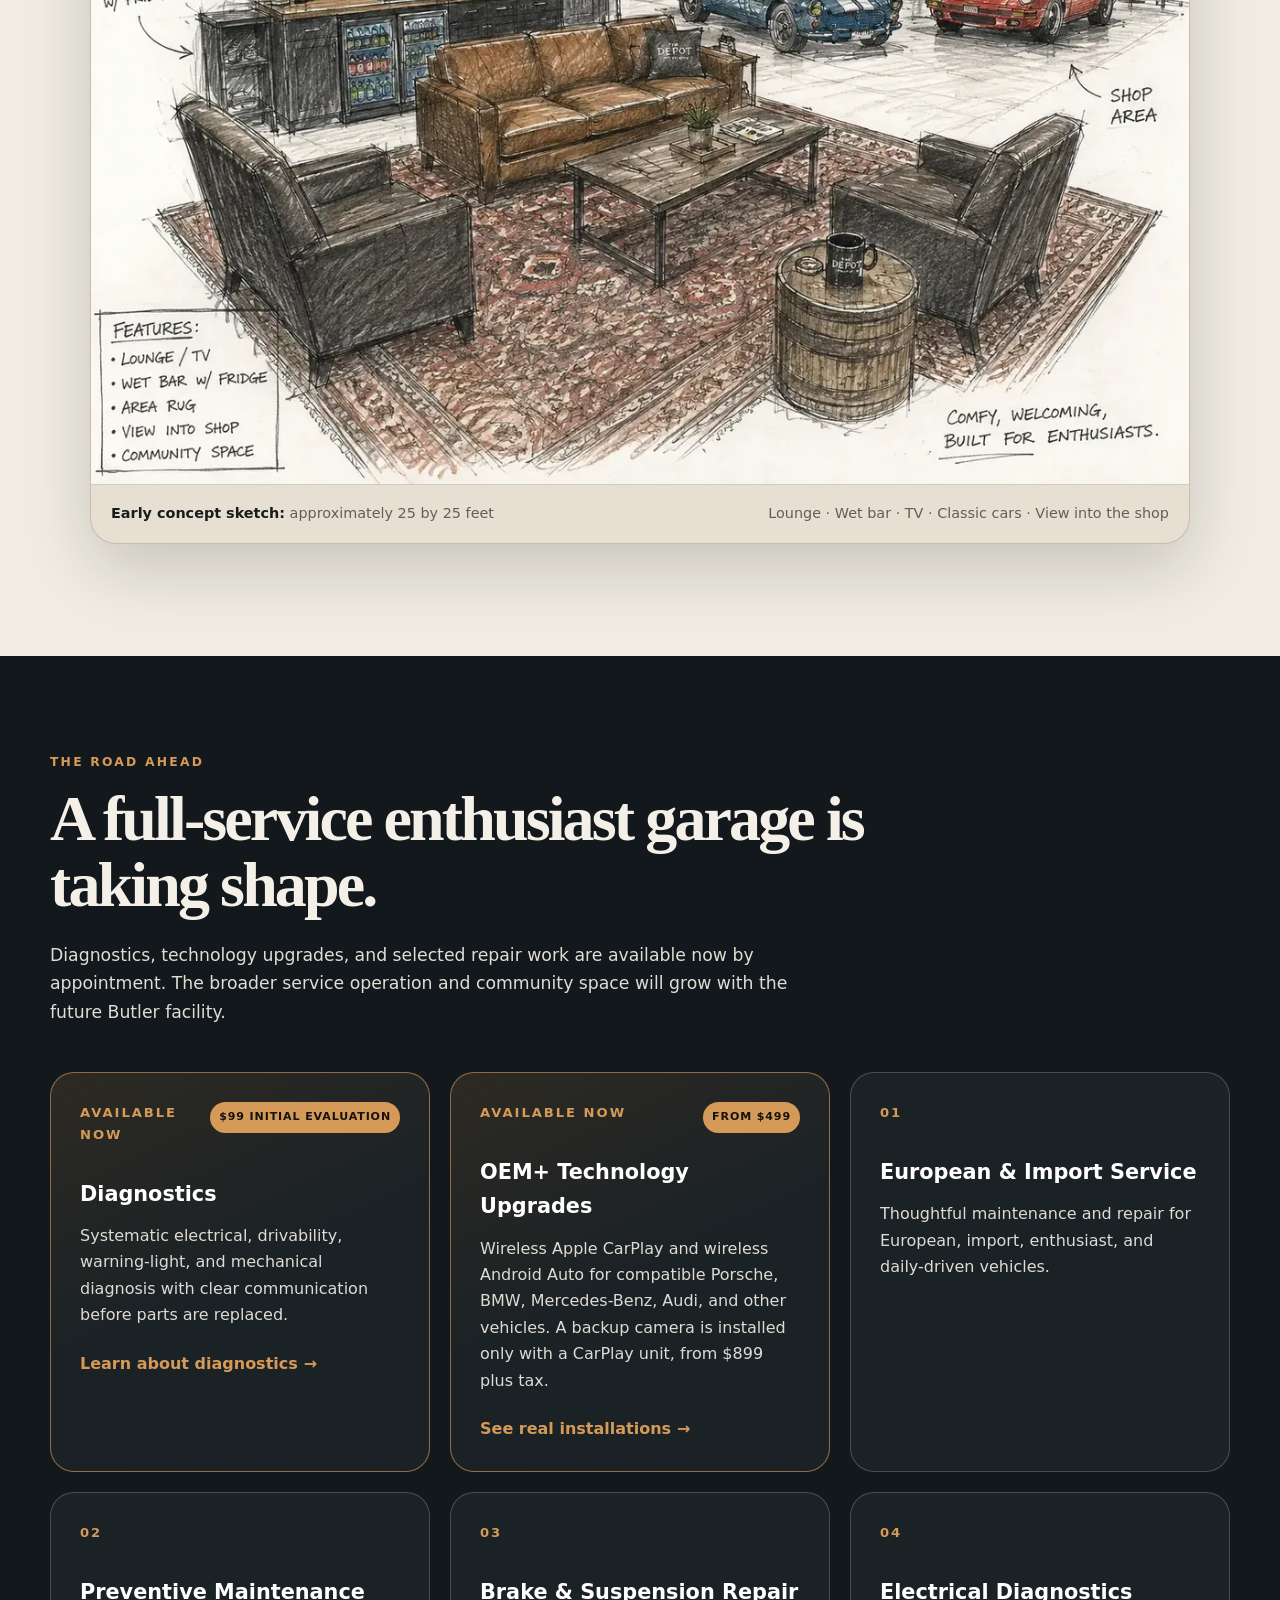
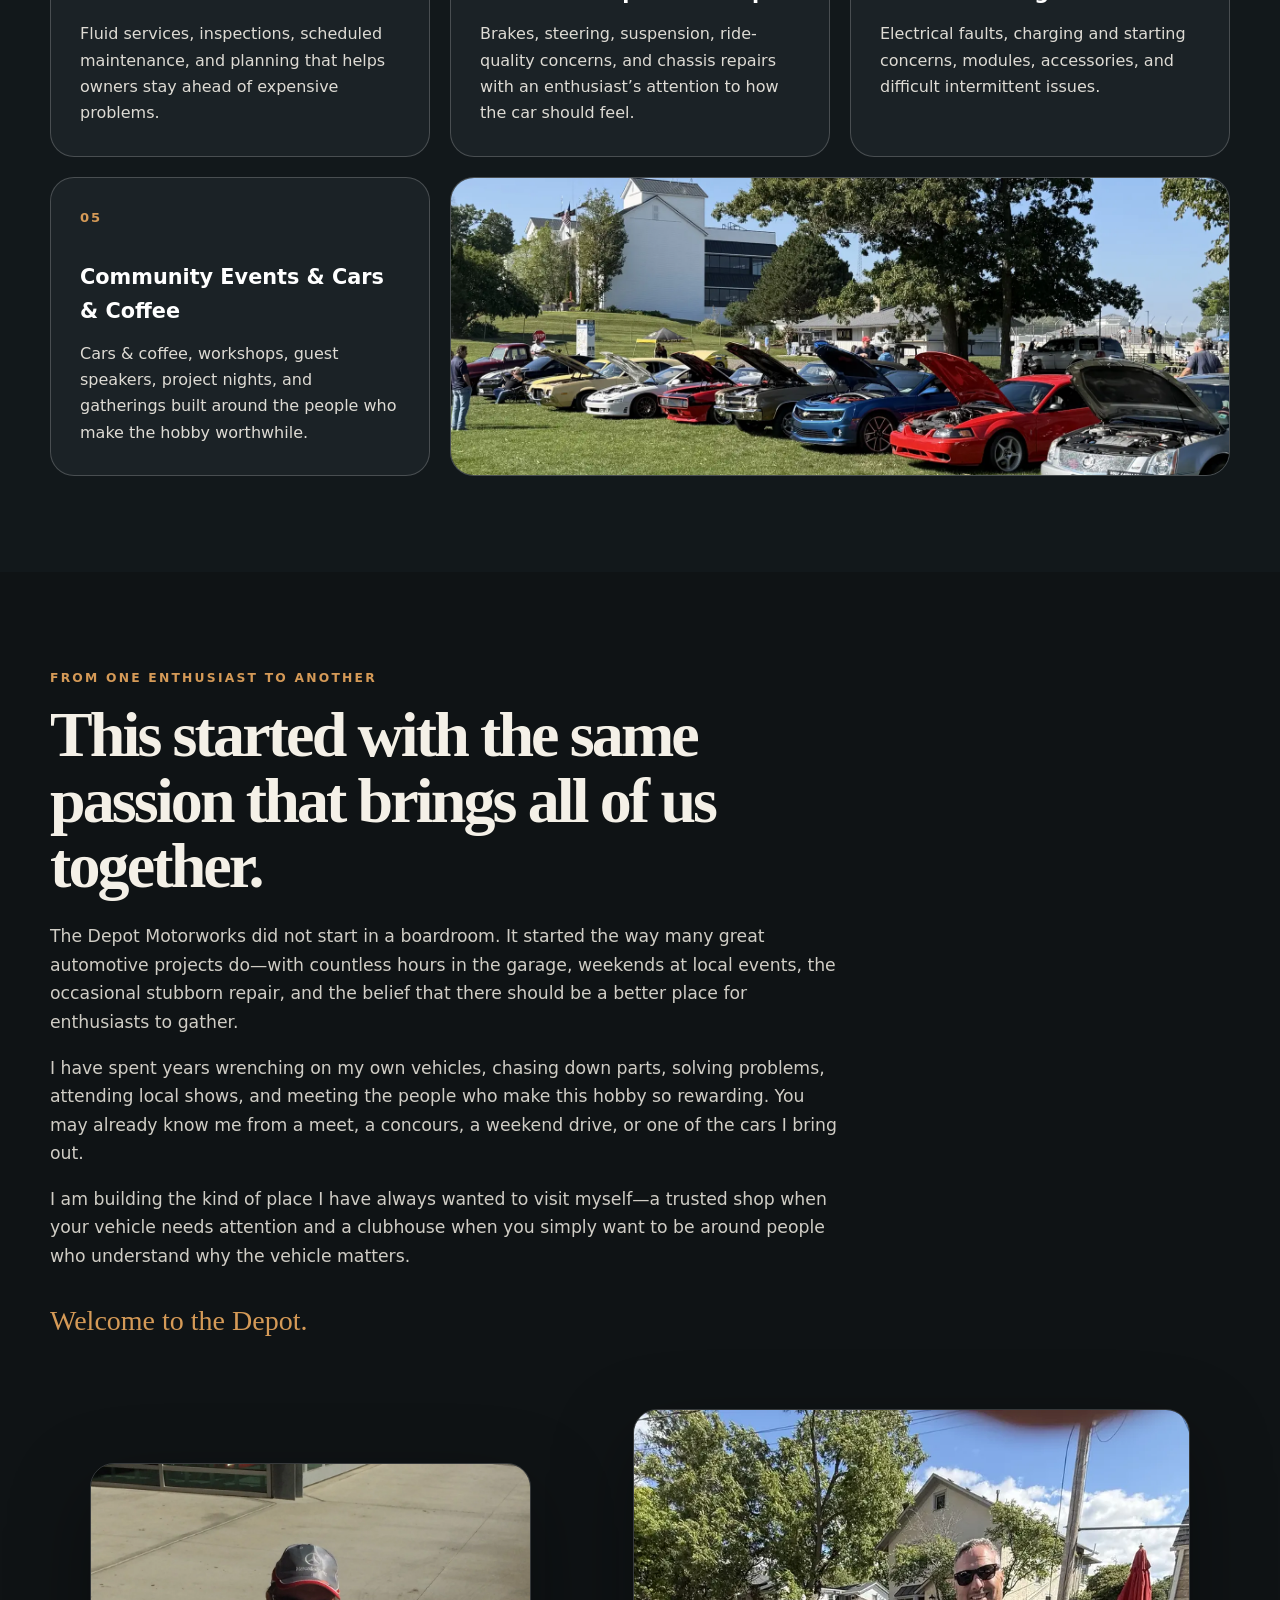
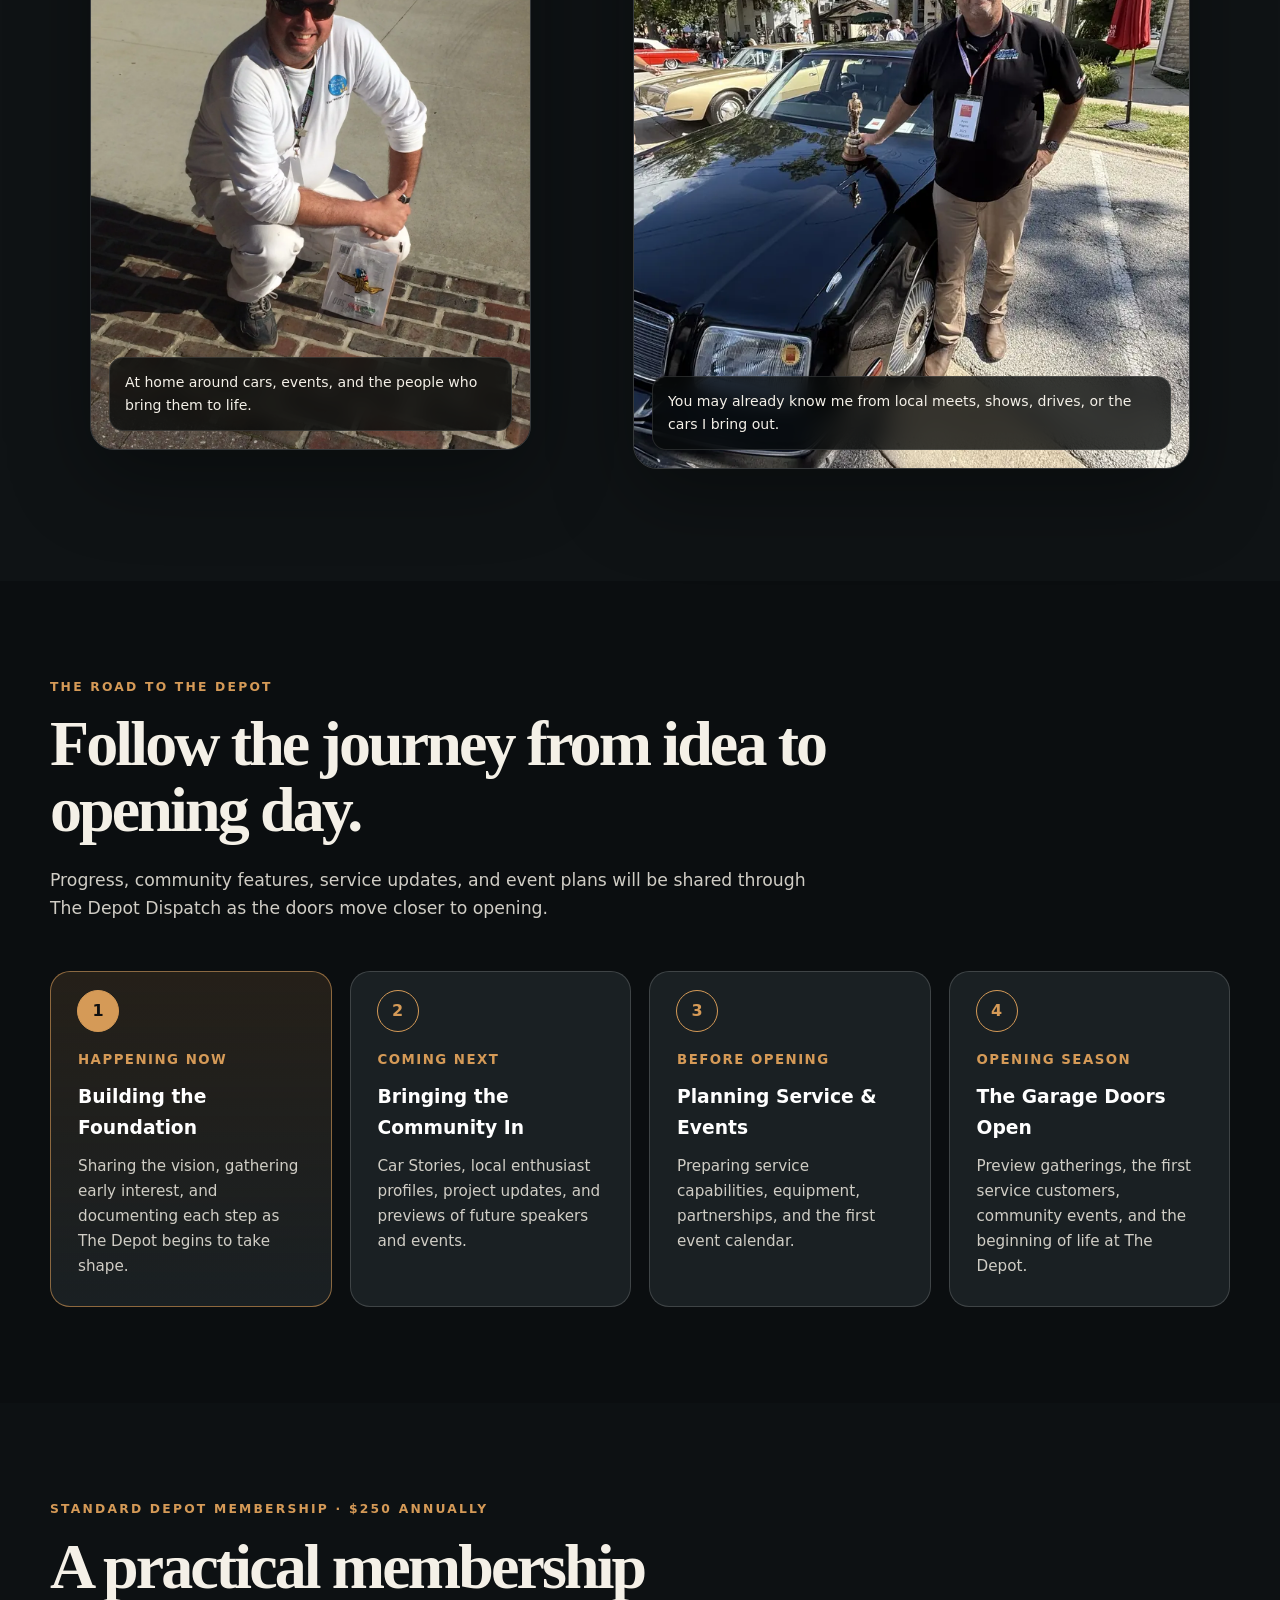
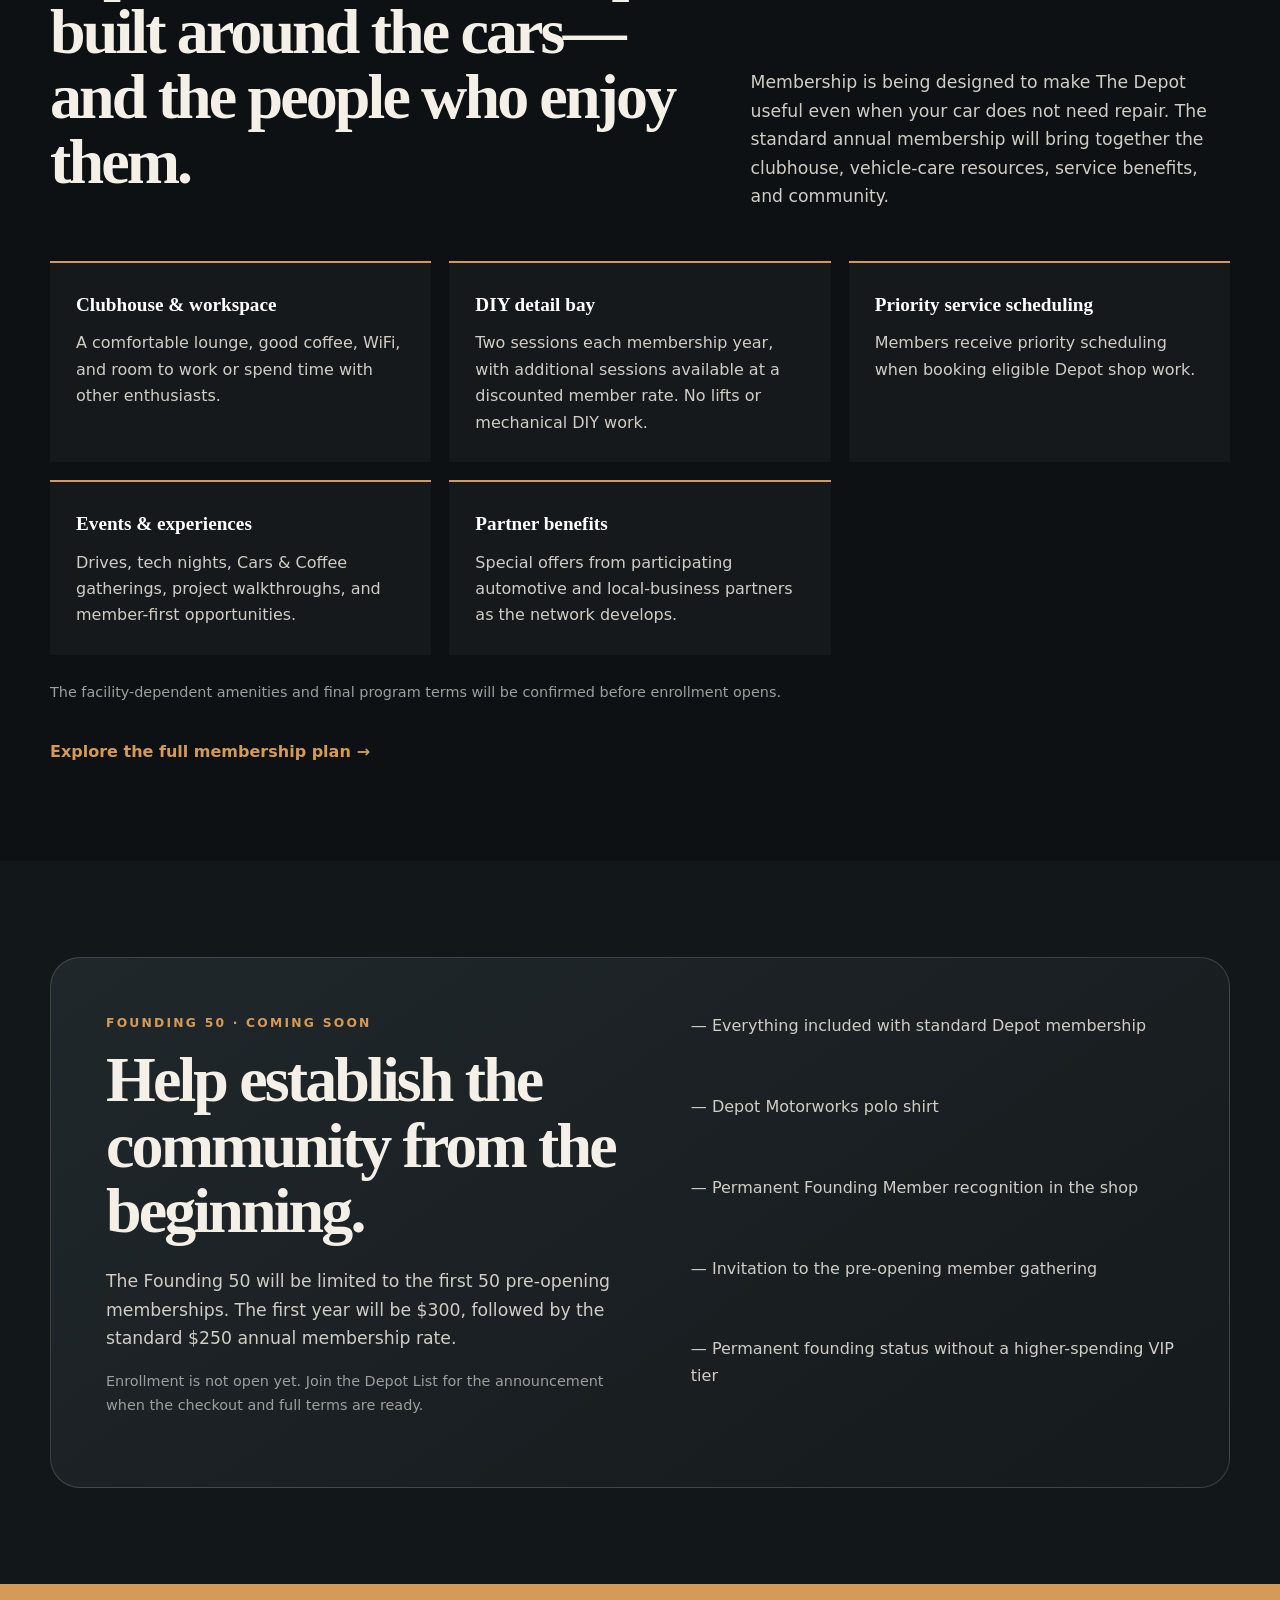
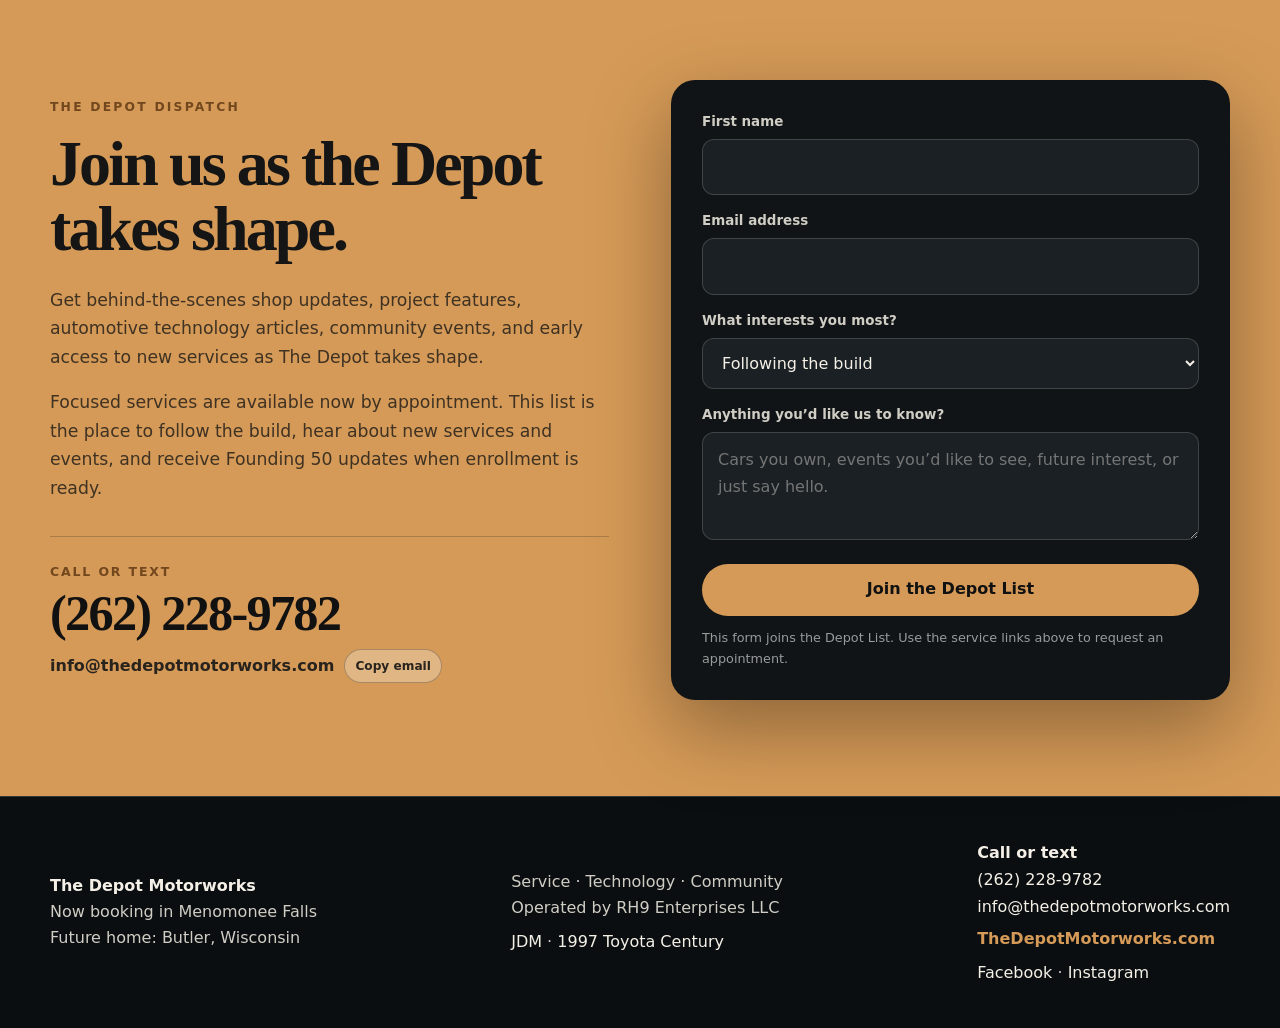
==== commit 91d44247: "Remove the homepage JDM card and add Ryan's car show photo. The services grid no longer offers JDM p" ====
--- a/index.html
+++ b/index.html
@@ -3,7 +3,7 @@
 <head>
   <meta charset="utf-8">
   <meta name="viewport" content="width=device-width, initial-scale=1">
-  <meta name="description" content="Book $99 initial auto diagnostics or OEM-style CarPlay, Android Auto, and backup-camera installation in Menomonee Falls, serving Greater Milwaukee.">
+  <meta name="description" content="Book $99 initial auto diagnostics or OEM-style CarPlay and Android Auto in Menomonee Falls, serving Greater Milwaukee. A backup camera is installed only with a CarPlay unit.">
   <title>CarPlay & Diagnostics Menomonee Falls | The Depot Motorworks</title>
   <link rel="canonical" href="https://thedepotmotorworks.com/">
   <link rel="stylesheet" href="css/styles.css">
@@ -28,7 +28,7 @@
     "telephone": "+1-262-228-9782",
     "email": "info@thedepotmotorworks.com",
     "image": "https://thedepotmotorworks.com/images/depot-hero-concept.webp",
-    "description": "Enthusiast-owned automotive diagnostics and OEM-style CarPlay, Android Auto, and backup-camera installation by appointment.",
+    "description": "Enthusiast-owned automotive diagnostics and OEM-style CarPlay and Android Auto installation by appointment. A backup camera is installed only with a CarPlay unit.",
     "priceRange": "$$",
     "areaServed": [
       {"@type": "City", "name": "Menomonee Falls"},
@@ -75,7 +75,7 @@
       <a href="/#story">Our Story</a>
       <a href="/depot-dispatch">Depot Dispatch</a>
       <a href="/membership">Membership</a>
-      <a href="/#contact">Contact</a>
+      <a class="nav-contact" href="/#contact">Contact us</a>
     </nav>
   </div>
 </header>
@@ -109,9 +109,8 @@
         <article class="launch-service-card">
           <div class="price-kicker">OEM+ Technology Upgrades</div>
           <div class="service-price"><small>Starting at</small><span>$499</span></div>
-          <p>Factory-system CarPlay integration, backup cameras, bundled installations, and vehicle-specific Android replacement head units for compatible vehicles.</p>
-          <a class="text-link" href="/carplay-upgrades">Review upgrade options</a><br>
-          <a class="text-link" href="/porsche-pcm-carplay">Porsche PCM CarPlay retrofit</a>
+          <p>Factory-system CarPlay integration and vehicle-specific Android replacement head units for compatible vehicles. A backup camera is installed only with a CarPlay unit, from $899 plus tax.</p>
+          <a class="text-link" href="/carplay-upgrades">Review upgrade options</a>
         </article>
       </div>
     </div>
@@ -156,14 +155,16 @@
       <h2 class="section-title">A full-service enthusiast garage is taking shape.</h2>
       <p class="copy services-intro">Diagnostics, technology upgrades, and selected repair work are available now by appointment. The broader service operation and community space will grow with the future Butler facility.</p>
       <div class="cards">
+        <article class="card available-card"><div class="card-topline"><div class="card-number">AVAILABLE NOW</div><span class="available-badge">$99 Initial Evaluation</span></div><h3>Diagnostics</h3><p>Systematic electrical, drivability, warning-light, and mechanical diagnosis with clear communication before parts are replaced.</p><a class="text-link" href="/diagnostics-troubleshooting">Learn about diagnostics</a></article>
+        <article class="card available-card"><div class="card-topline"><div class="card-number">AVAILABLE NOW</div><span class="available-badge">From $499</span></div><h3>OEM+ Technology Upgrades</h3><p>Wireless Apple CarPlay and wireless Android Auto for compatible Porsche, BMW, Mercedes-Benz, Audi, and other vehicles. A backup camera is installed only with a CarPlay unit, from $899 plus tax.</p><a class="text-link" href="/carplay-upgrades">See real installations</a></article>
         <article class="card"><div class="card-number">01</div><h3>European &amp; Import Service</h3><p>Thoughtful maintenance and repair for European, import, enthusiast, and daily-driven vehicles.</p></article>
-        <article class="card available-card"><div class="card-topline"><div class="card-number">AVAILABLE NOW</div><span class="available-badge">$99 Initial Evaluation</span></div><h3>Diagnostics</h3><p>Systematic electrical, drivability, warning-light, and mechanical diagnosis with clear communication before parts are replaced.</p><a class="text-link" href="/diagnostics-troubleshooting">Learn about diagnostics</a></article>
-        <article class="card"><div class="card-number">03</div><h3>Preventive Maintenance</h3><p>Fluid services, inspections, scheduled maintenance, and planning that helps owners stay ahead of expensive problems.</p></article>
-        <article class="card"><div class="card-number">04</div><h3>Brake &amp; Suspension Repair</h3><p>Brakes, steering, suspension, ride-quality concerns, and chassis repairs with an enthusiast’s attention to how the car should feel.</p></article>
-        <article class="card"><div class="card-number">05</div><h3>Electrical Diagnostics</h3><p>Electrical faults, charging and starting concerns, modules, accessories, and difficult intermittent issues.</p></article>
-        <article class="card specialty-card"><div class="card-number">06</div><h3>JDM Parts &amp; Vehicle Sourcing</h3><p>OEM and aftermarket parts sourcing, specialty vehicle sourcing, import guidance, and partner-supported JDM service and maintenance.</p><a class="text-link" href="#dispatch">Ask us about your JDM needs</a></article>
-        <article class="card"><div class="card-number">07</div><h3>Community Events &amp; Cars &amp; Coffee</h3><p>Cars &amp; coffee, workshops, guest speakers, project nights, and gatherings built around the people who make the hobby worthwhile.</p></article>
-        <article class="card available-card"><div class="card-topline"><div class="card-number">AVAILABLE NOW</div><span class="available-badge">From $499</span></div><h3>OEM+ Technology Upgrades</h3><p>Wireless Apple CarPlay, wireless Android Auto, and OEM-style backup camera integration for compatible Porsche, BMW, Mercedes-Benz, Audi, and other vehicles.</p><a class="text-link" href="/carplay-upgrades">See real installations</a><br><a class="text-link" href="/porsche-pcm-carplay">Porsche PCM CarPlay retrofit</a></article>
+        <article class="card"><div class="card-number">02</div><h3>Preventive Maintenance</h3><p>Fluid services, inspections, scheduled maintenance, and planning that helps owners stay ahead of expensive problems.</p></article>
+        <article class="card"><div class="card-number">03</div><h3>Brake &amp; Suspension Repair</h3><p>Brakes, steering, suspension, ride-quality concerns, and chassis repairs with an enthusiast’s attention to how the car should feel.</p></article>
+        <article class="card"><div class="card-number">04</div><h3>Electrical Diagnostics</h3><p>Electrical faults, charging and starting concerns, modules, accessories, and difficult intermittent issues.</p></article>
+        <article class="card"><div class="card-number">05</div><h3>Community Events &amp; Cars &amp; Coffee</h3><p>Cars &amp; coffee, workshops, guest speakers, project nights, and gatherings built around the people who make the hobby worthwhile.</p></article>
+        <figure class="card card-photo">
+          <img src="images/wisconsin-car-show-hoods-open.webp" alt="Cars lined up with hoods open at a local Wisconsin car show" width="1800" height="648" loading="lazy" decoding="async">
+        </figure>
       </div>
     </div>
   </section>
@@ -306,9 +307,9 @@
   </section>
 
 
-  <section class="section signup" id="dispatch"><span id="contact" class="anchor-offset"></span>
+  <section class="section signup" id="dispatch">
     <div class="container signup-grid">
-      <div>
+      <div id="contact">
         <div class="eyebrow">The Depot Dispatch</div>
         <h2 class="section-title">Join us as the Depot takes shape.</h2>
         <p class="copy">
@@ -343,7 +344,6 @@
               <option>Following the build</option>
               <option>Current automotive service</option>
               <option>Wireless CarPlay / Android Auto</option>
-              <option>JDM parts or vehicle sourcing</option>
               <option>Car Stories</option>
               <option>Events and workshops</option>
               <option>Founding 50 updates</option>
@@ -365,7 +365,7 @@
 <footer>
   <div class="container footer-inner">
     <div><strong>The Depot Motorworks</strong><br>Now booking in Menomonee Falls<br>Future home: Butler, Wisconsin</div>
-    <div>Service · Technology · Community<br>Operated by RH9 Enterprises LLC<br><span class="footer-pages"><a href="/porsche-pcm-carplay">Porsche PCM CarPlay</a><span aria-hidden="true"> · </span><a href="/jdm">JDM</a><span aria-hidden="true"> · </span><a href="/spotlight/century/">1997 Toyota Century</a></span></div>
+    <div>Service · Technology · Community<br>Operated by RH9 Enterprises LLC<br><span class="footer-pages"><a href="/jdm">JDM</a><span aria-hidden="true"> · </span><a href="/spotlight/century/">1997 Toyota Century</a></span></div>
     <div class="footer-contact"><strong>Call or text</strong><br><a href="tel:+12622289782">(262) 228-9782</a><br><a href="mailto:info@thedepotmotorworks.com">info@thedepotmotorworks.com</a><br><span class="domain">TheDepotMotorworks.com</span><br><span class="footer-social"><a href="https://www.facebook.com/profile.php?id=61592603219279" target="_blank" rel="noopener noreferrer" aria-label="The Depot Motorworks on Facebook">Facebook</a><span aria-hidden="true"> · </span><a href="https://www.instagram.com/thedepotmotorworks/" target="_blank" rel="noopener noreferrer" aria-label="The Depot Motorworks on Instagram">Instagram</a></span></div>
   </div>
 </footer>
--- a/css/styles.css
+++ b/css/styles.css
@@ -99,10 +99,12 @@
 }
 .brand {
   display: flex;
+  flex: 0 0 auto;
   align-items: center;
   gap: 13px;
   font-weight: 850;
   letter-spacing: .045em;
+  white-space: nowrap;
 }
 .brand-mark {
   width: 40px;
@@ -117,9 +119,34 @@
 .nav-links {
   display: flex;
   align-items: center;
-  gap: 24px;
+  gap: 16px;
   color: var(--muted);
-  font-size: .93rem;
+  font-size: .88rem;
+}
+.nav-links a { white-space: nowrap; }
+.nav-contact {
+  display: inline-flex;
+  flex: 0 0 auto;
+  align-items: center;
+  justify-content: center;
+  min-height: 38px;
+  padding: 0 14px;
+  border-radius: 999px;
+  color: #111;
+  background: var(--copper);
+  font-weight: 800;
+  line-height: 1;
+  white-space: nowrap;
+  text-decoration: none;
+}
+.nav-contact:hover,
+.nav-contact:focus-visible {
+  color: #111;
+  background: #e4b074;
+}
+.nav-contact:focus-visible {
+  outline: 2px solid #fff;
+  outline-offset: 3px;
 }
 .menu-toggle {
   display: none;
@@ -194,7 +221,6 @@
 .pricing-card h3 { margin: 0; font-family: Georgia, "Times New Roman", serif; font-size: 1.55rem; }
 .pricing-card.featured-price { border-color: rgba(213,154,87,.62); background: linear-gradient(145deg,rgba(213,154,87,.16),rgba(255,255,255,.025)); }
 .pricing-note { max-width: 940px; margin: 28px 0 0; }
-.pricing-section .hero-actions { margin-top: 28px; }
 .diagnostic-price-line { display:flex; align-items:center; gap:18px; margin:0 0 30px; }
 .diagnostic-price-line > span { color:var(--copper); font-family:Georgia,"Times New Roman",serif; font-size:3.5rem; line-height:1; }
 .diagnostic-price-line strong, .diagnostic-price-line small { display:block; }
@@ -272,6 +298,27 @@
 }
 .card h3 { margin: 0 0 12px; color: #fff; font-size: 1.3rem; }
 .card p { margin: 0; color: #dedbd4; }
+.card-photo {
+  margin: 0;
+  padding: 0;
+  overflow: hidden;
+  min-height: 265px;
+}
+.card-photo img {
+  width: 100%;
+  height: 100%;
+  min-height: 220px;
+  object-fit: cover;
+  object-position: center;
+}
+.card-photo:hover { transform: none; }
+@media (min-width: 941px) {
+  .card-photo { grid-column: span 2; }
+}
+@media (max-width: 650px) {
+  .card-photo, .card-photo img { min-height: 0; }
+  .card-photo img { height: auto; aspect-ratio: 1800 / 648; }
+}
 
 .story { background: #0f1315; }
 .story-copy { max-width: 880px; margin-bottom: 48px; }
@@ -489,6 +536,8 @@
   .standard-membership-grid { grid-template-columns: repeat(2, minmax(0, 1fr)); }
   .cards { grid-template-columns: 1fr 1fr; }
   .roadmap { grid-template-columns: 1fr 1fr; }
+}
+@media (max-width: 1032px) {
   .nav-links {
     position: absolute;
     top: 76px;
@@ -497,12 +546,18 @@
     display: none;
     flex-direction: column;
     align-items: stretch;
+    max-height: calc(100dvh - 96px);
+    overflow: auto;
     padding: 20px;
     border: 1px solid var(--line);
     border-radius: 18px;
     background: #111719;
   }
   .nav-links.open { display: flex; }
+  .nav-links .nav-contact {
+    min-height: 48px;
+    margin-top: 6px;
+  }
   .menu-toggle { display: block; }
 }
 @media (max-width: 650px) {
@@ -631,7 +686,7 @@
 /* Version 2: service-led positioning + OEM+ technology portfolio */
 .hero-kicker { margin: 24px 0 0; color: var(--copper); font-size: clamp(1.15rem,2.3vw,1.65rem); font-weight: 850; letter-spacing: .01em; }
 .specialty-card { background: linear-gradient(160deg,#1b2226,#171d20); }
-.anchor-offset { position:absolute; transform:translateY(-100px); }
+#contact { scroll-margin-top: 96px; }
 
 .carplay-hero-grid { display:grid; grid-template-columns: 1.03fr .97fr; gap:56px; align-items:center; }
 .carplay-photo-hero { padding-bottom:80px; }
@@ -661,7 +716,16 @@
 .interest-checks legend { padding:0 8px; color:var(--muted); font-size:.84rem; font-weight:750; }
 .interest-checks label { display:flex; align-items:center; gap:9px; margin:0; color:var(--paper); font-weight:600; }
 .interest-checks input { width:auto; }
-@media (max-width: 1050px) { .header-inner { gap:14px; } .nav-links { gap:15px; font-size:.86rem; } }
+@media (max-width: 1240px) {
+  .header-inner { gap: 12px; }
+  .nav-links { gap: 12px; font-size: .84rem; }
+  .nav-contact { padding: 0 12px; }
+}
+@media (max-width: 1040px) {
+  .header-inner { gap: 10px; }
+  .nav-links { gap: 10px; font-size: .8rem; }
+  .nav-contact { min-height: 36px; padding: 0 10px; }
+}
 @media (max-width: 940px) { .carplay-hero-grid { grid-template-columns:1fr; } .hero-install-photo { max-width:650px; aspect-ratio:16/10; } .gallery-grid figure,.gallery-grid .gallery-feature { grid-column:span 6; } }
 @media (max-width: 760px) { .launch-service-grid, .pricing-grid { grid-template-columns:1fr; } }
 @media (max-width: 650px) { .before-after-grid,.wide-install-grid,.interest-checks { grid-template-columns:1fr; } .install-card img,.wide-install-grid .install-card img { height:auto; max-height:520px; } .gallery-grid figure,.gallery-grid .gallery-feature { grid-column:1/-1; } .gallery-grid img,.gallery-grid .gallery-feature img { height:auto; } }
